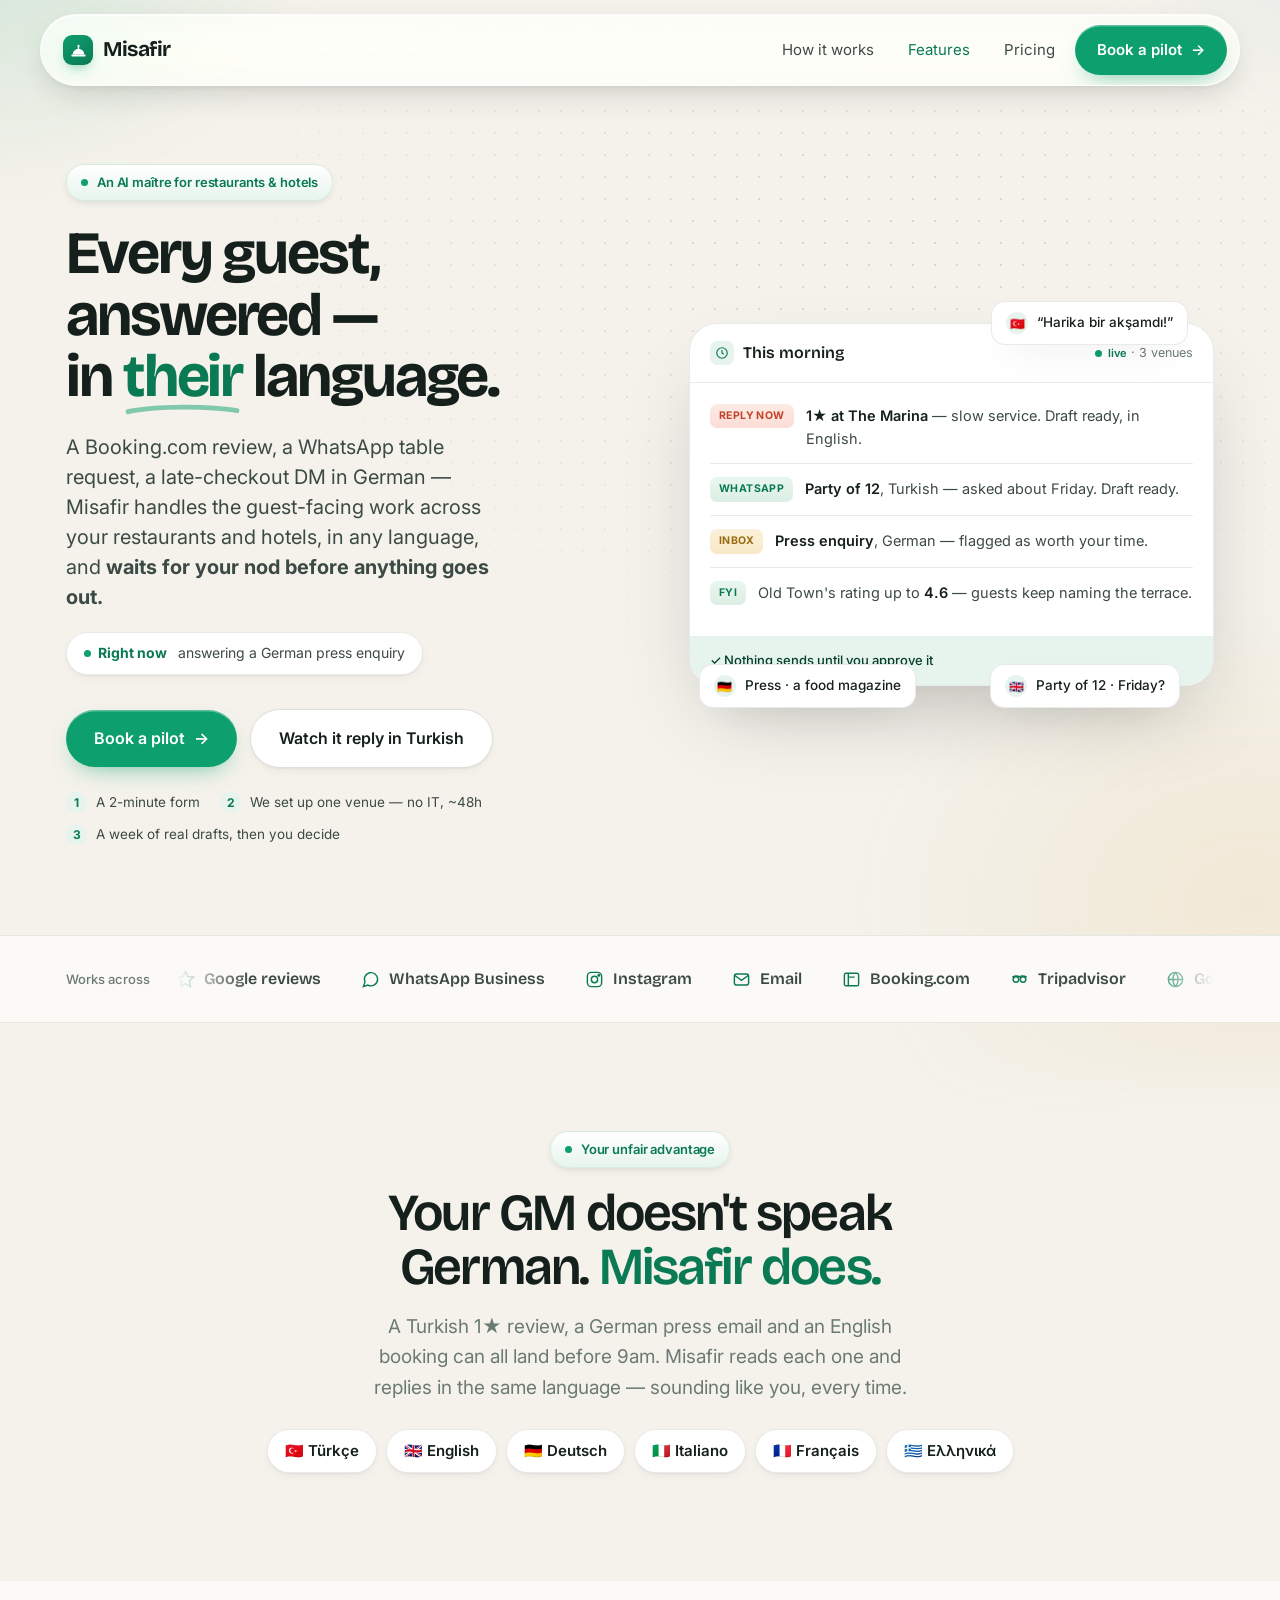
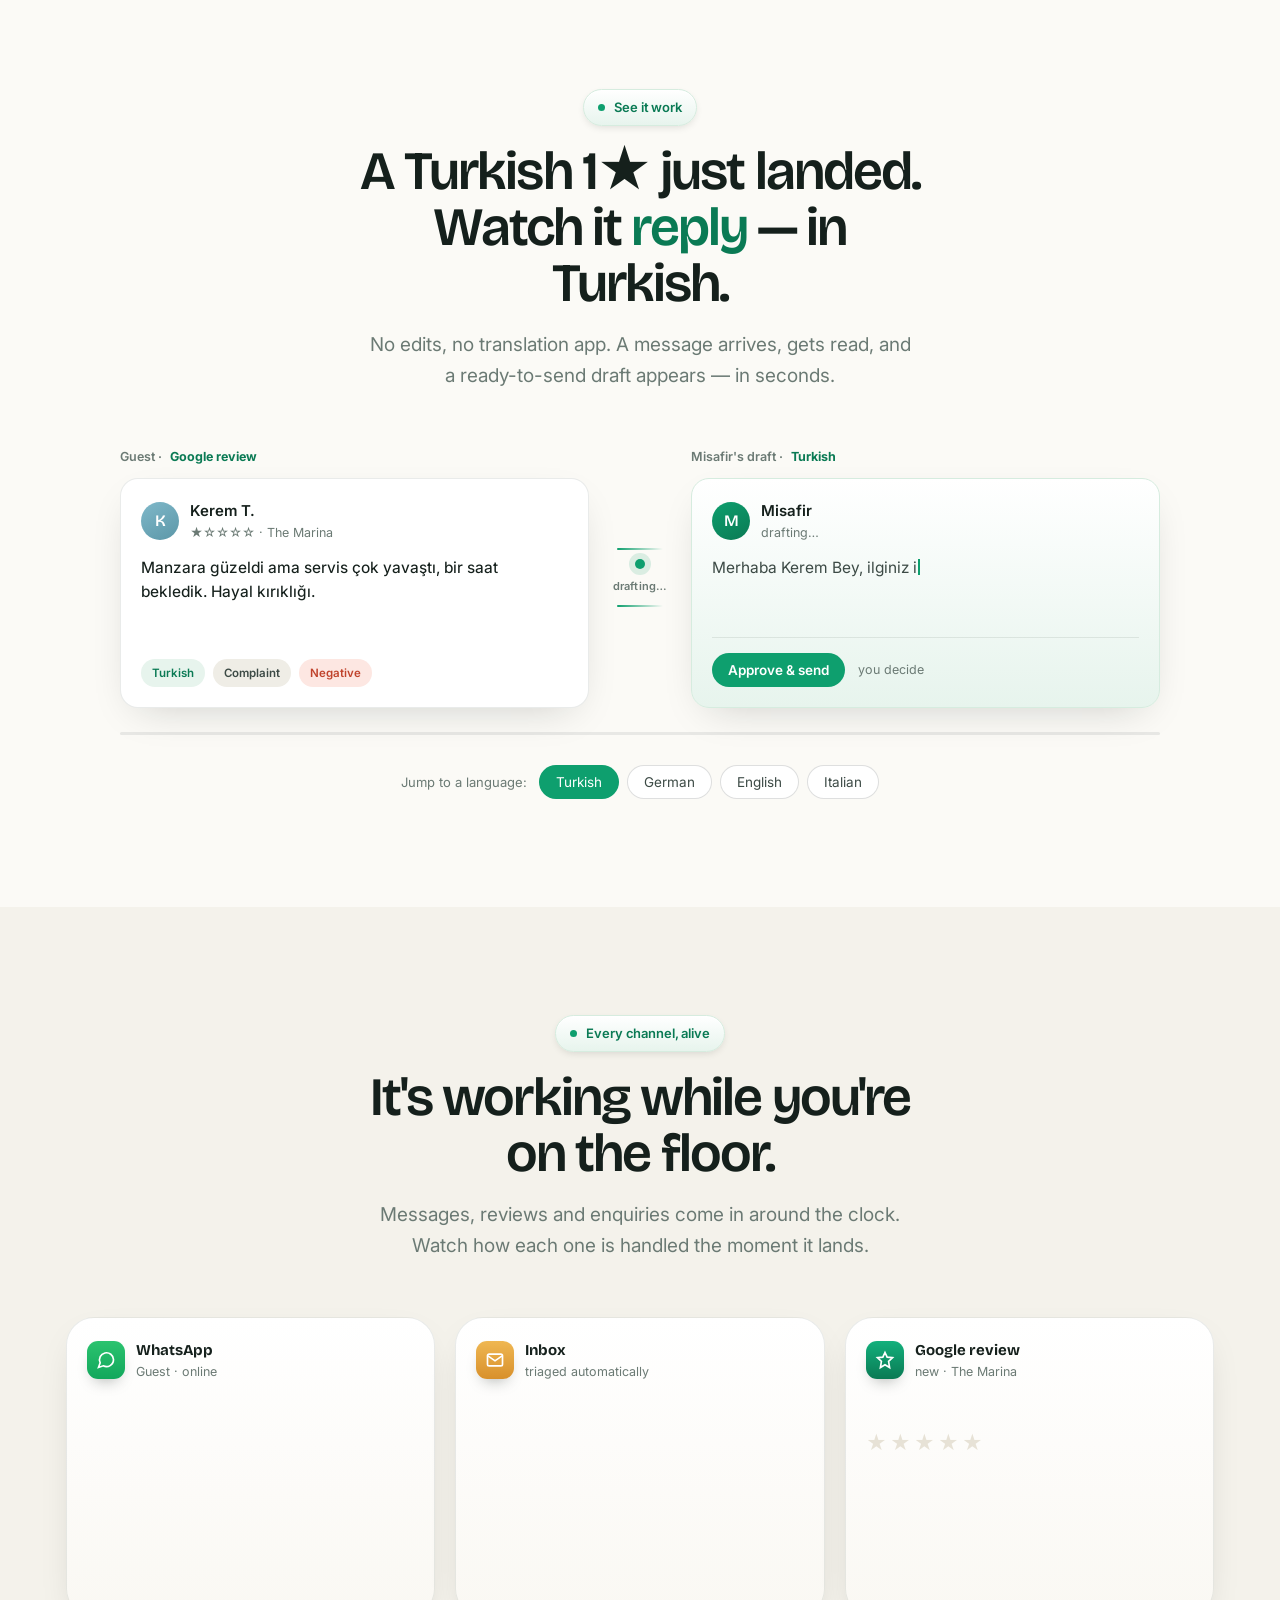
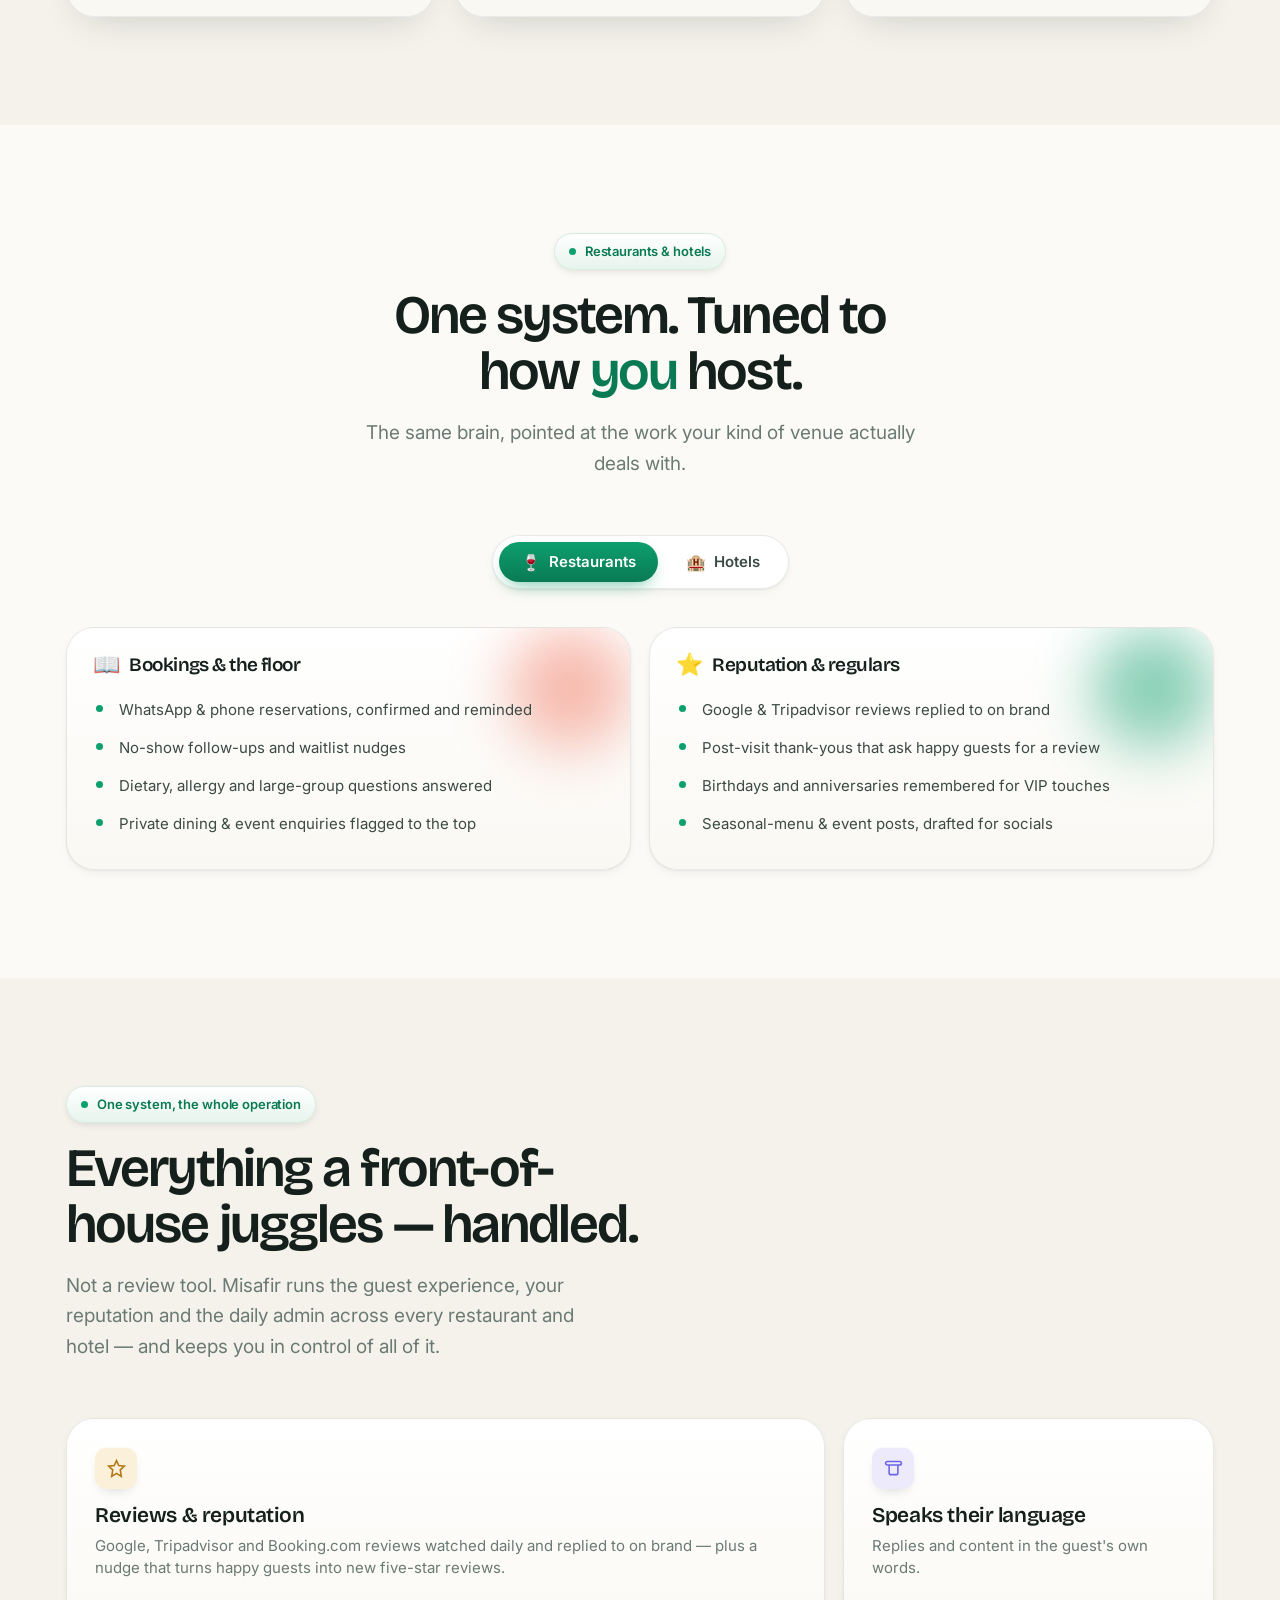
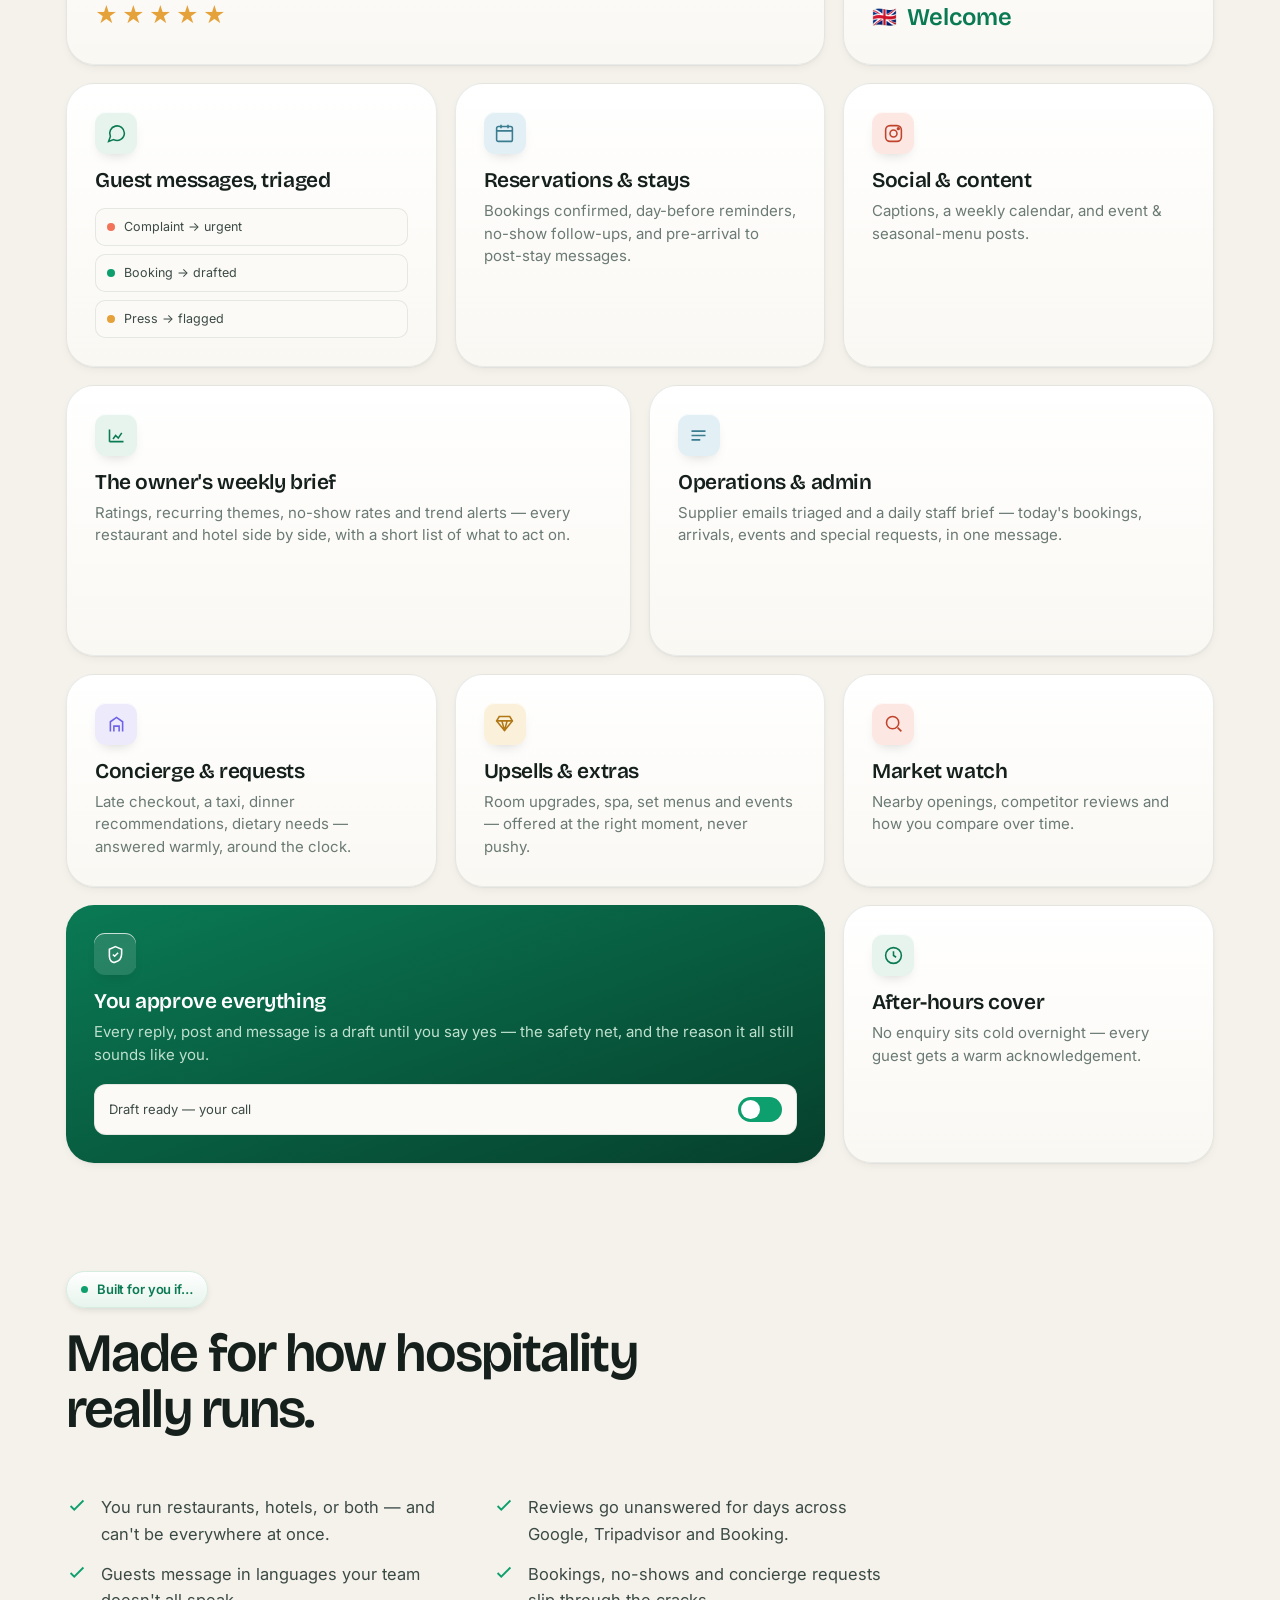
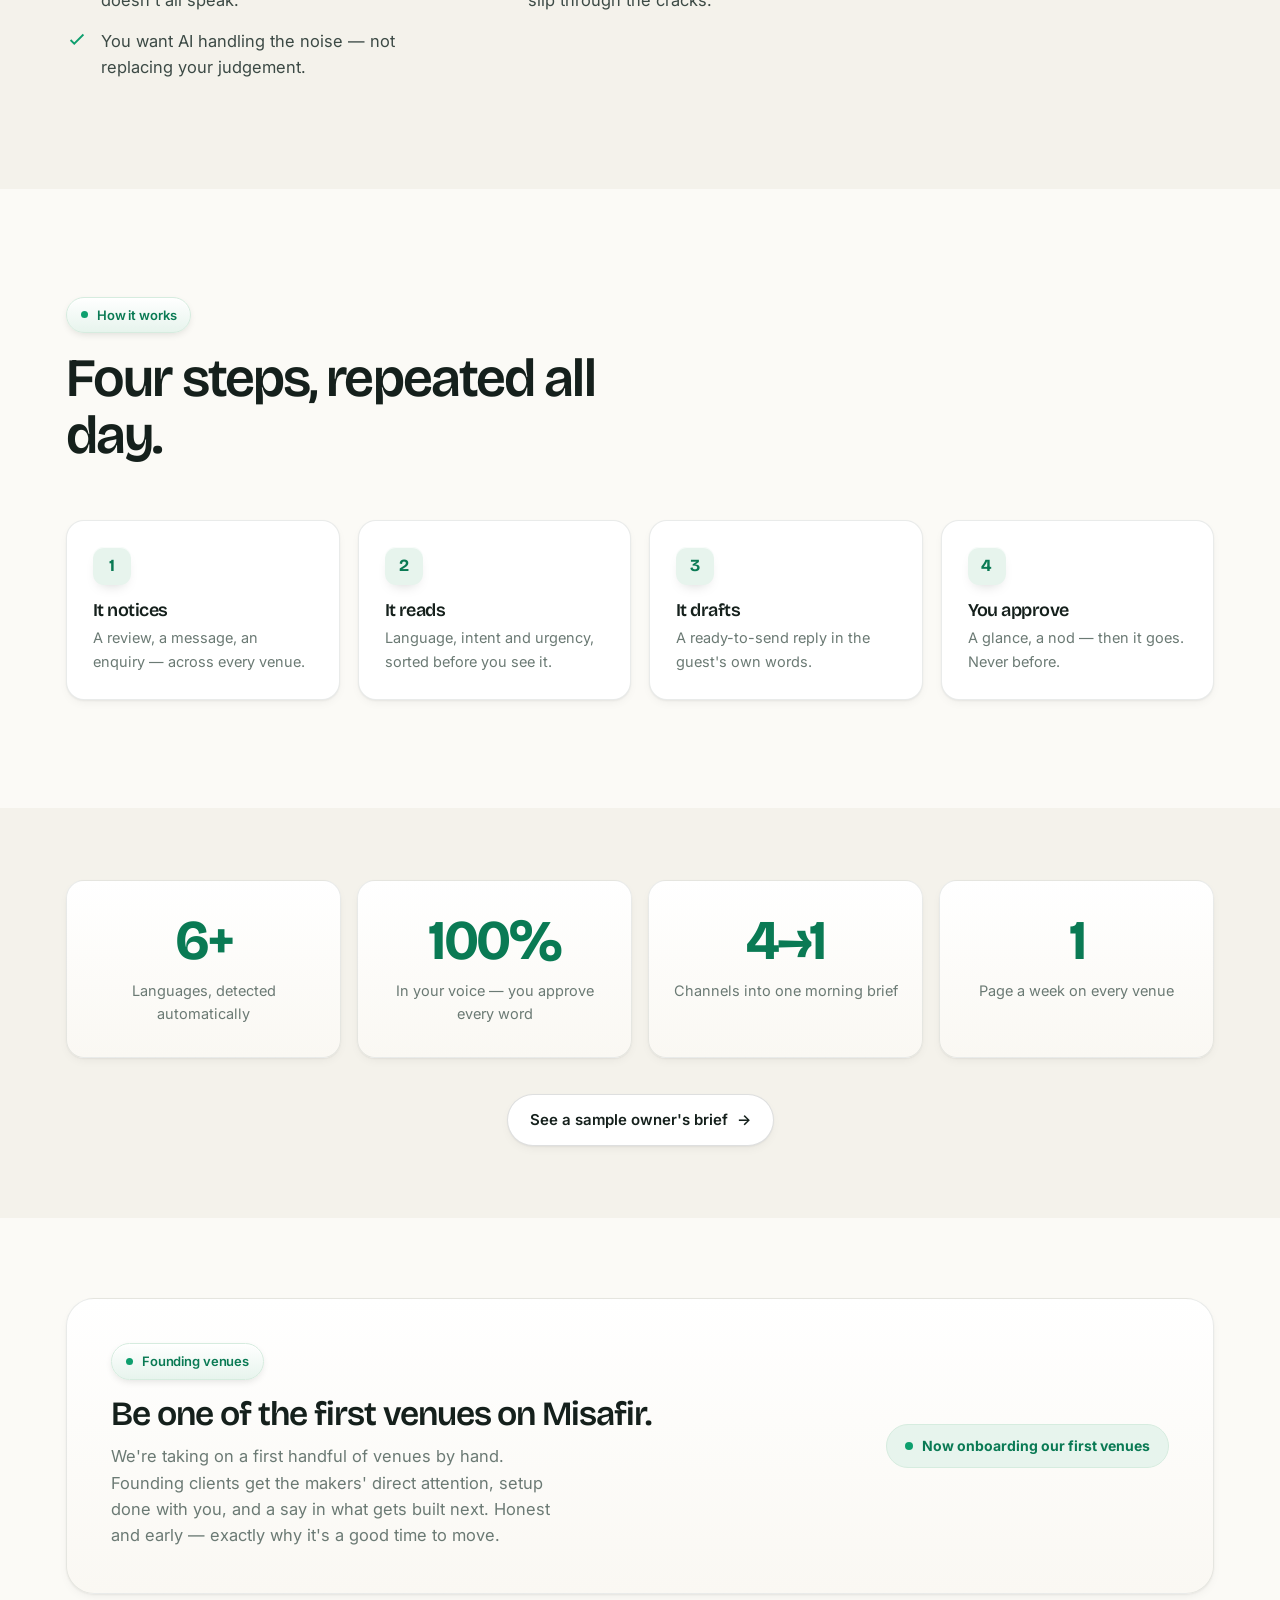
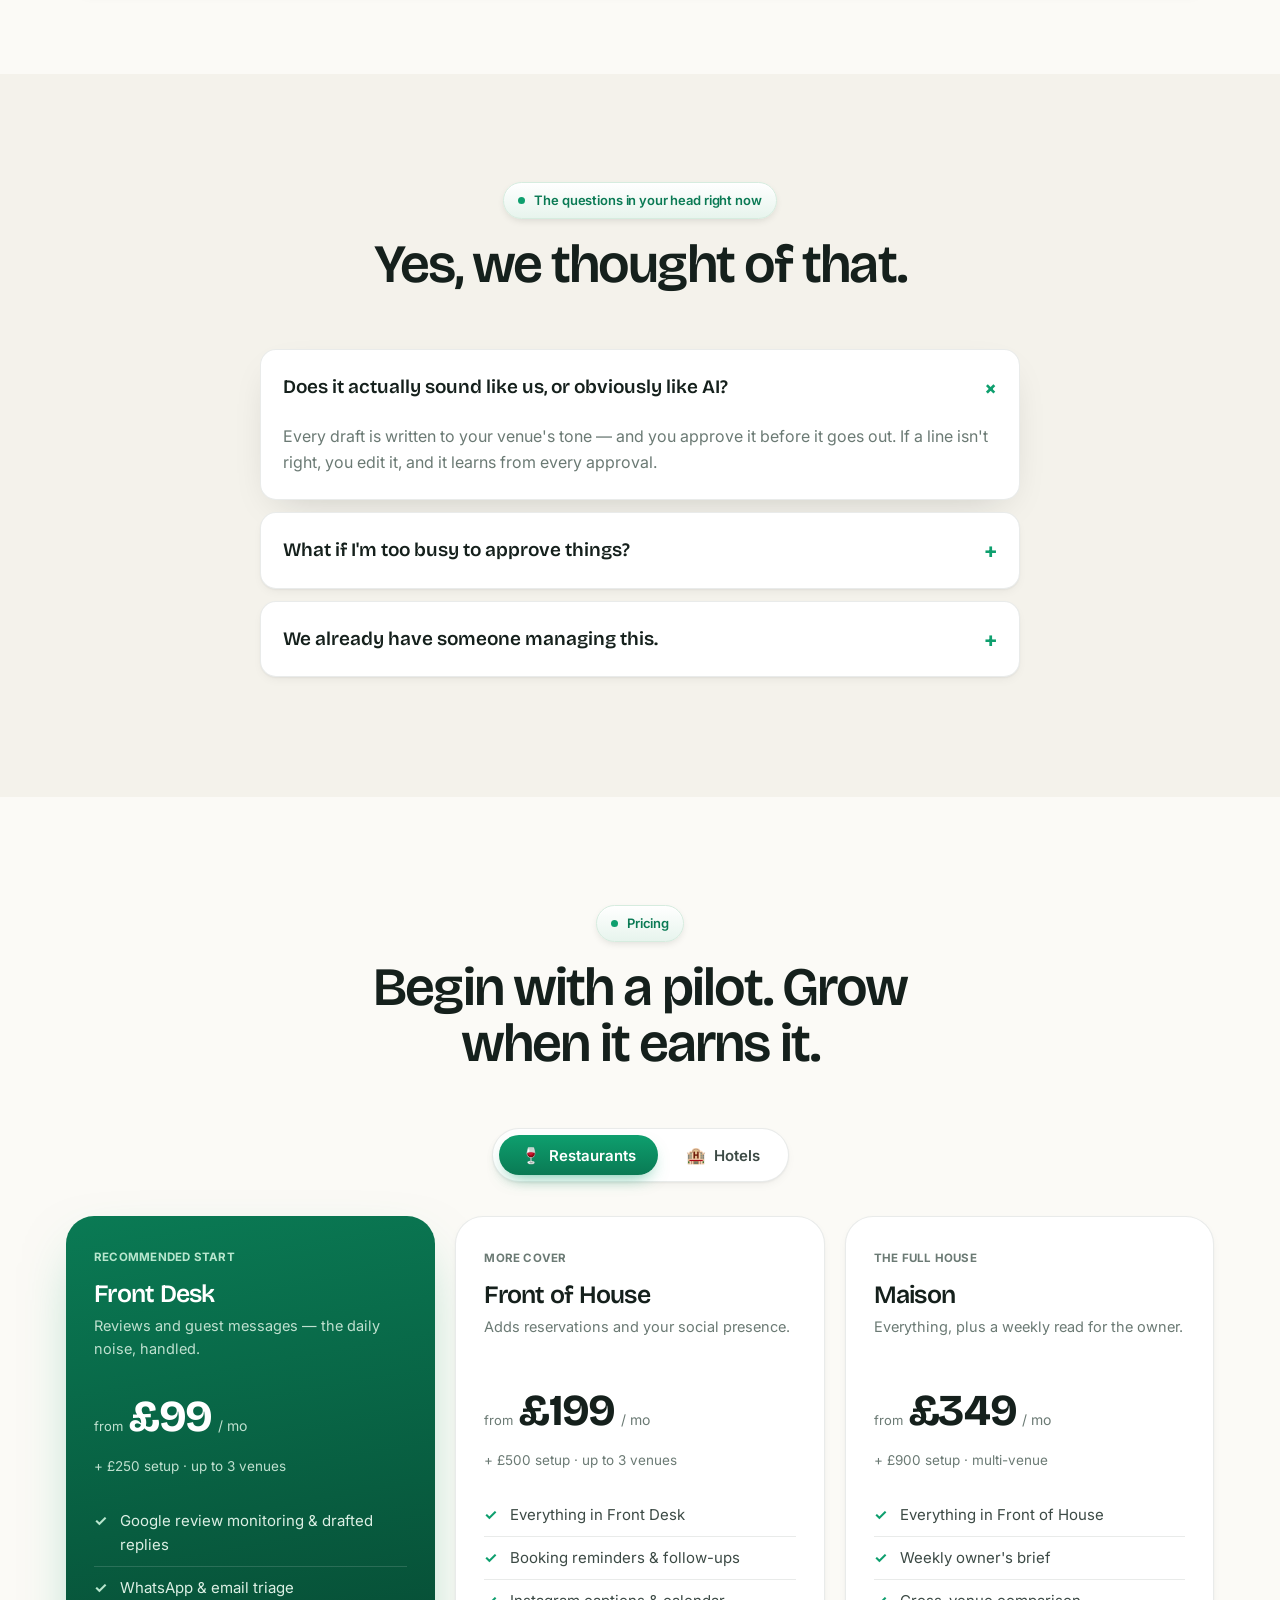
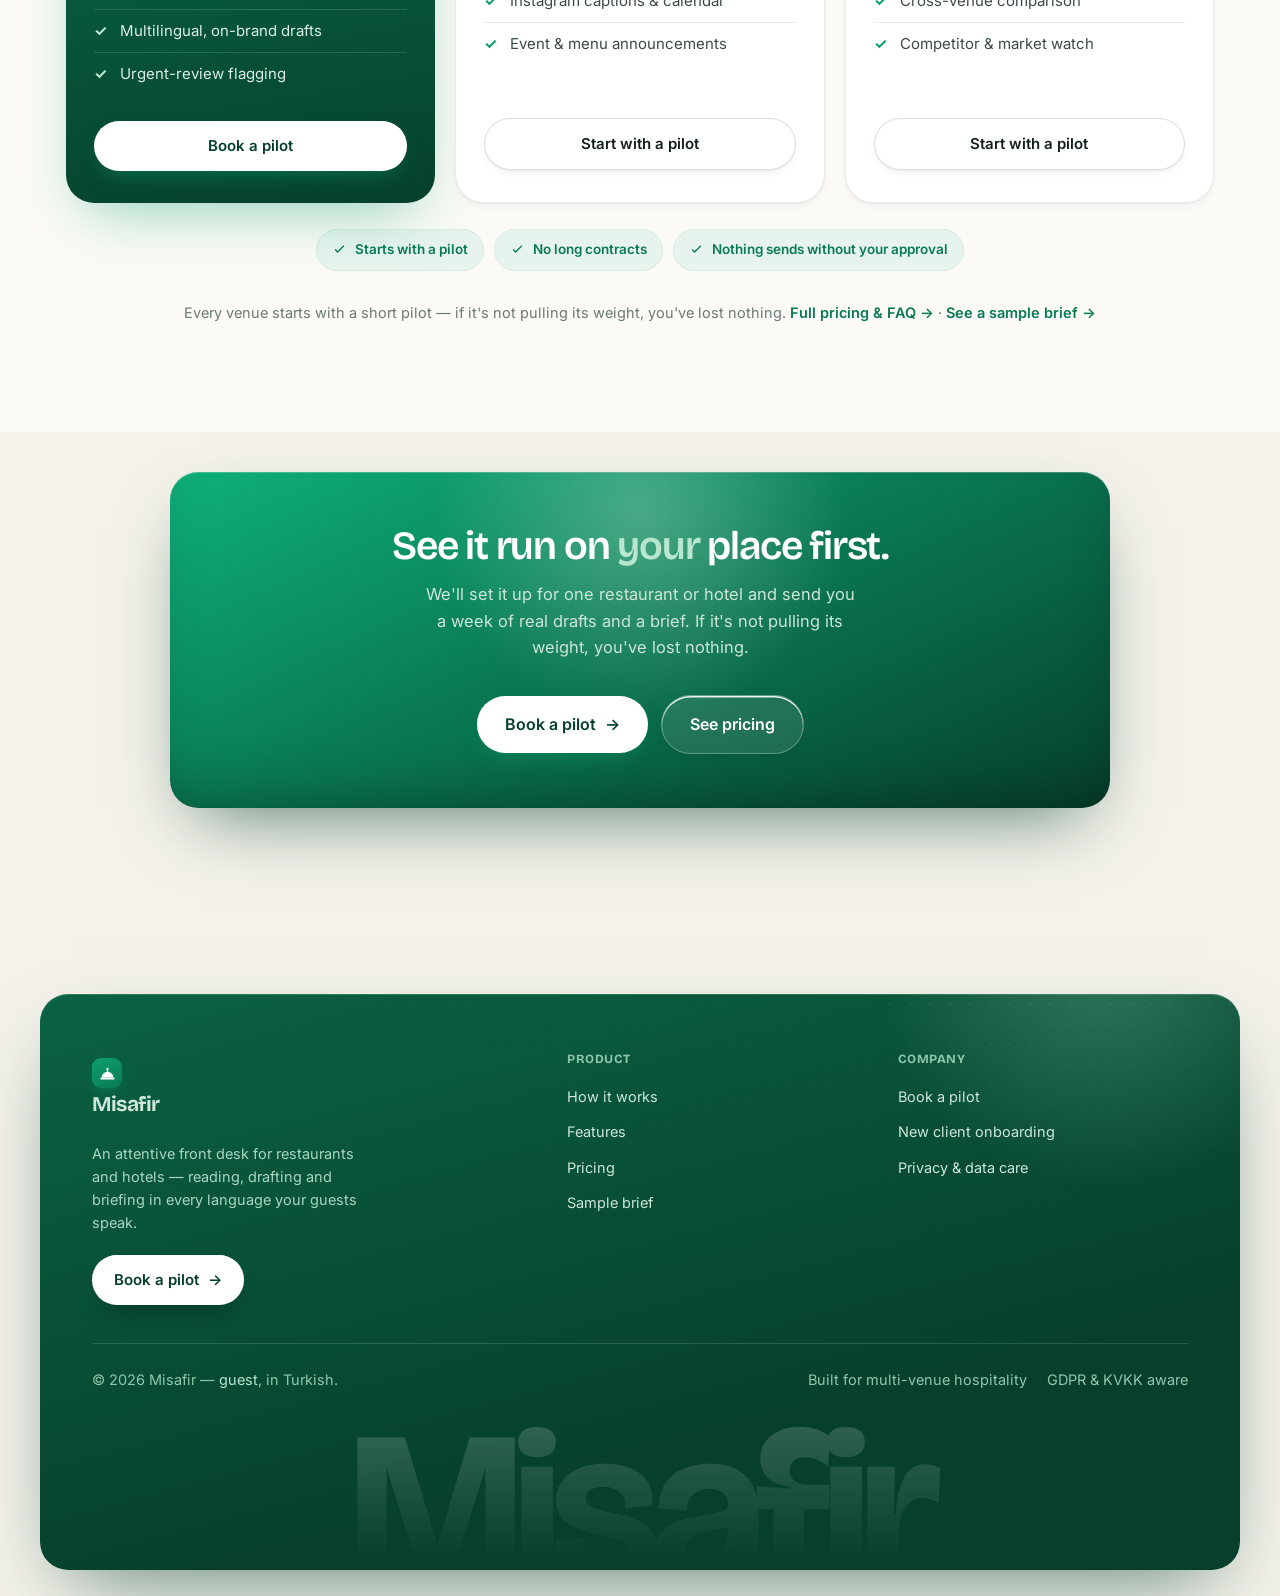
==== index.html @ daf56aac "Remove personal names from the Misafir site - Contact & onboarding form name placeholders: "Alp Şişm" ====
<!DOCTYPE html>
<html lang="en">
<head>
<meta charset="UTF-8" />
<meta name="viewport" content="width=device-width, initial-scale=1.0" />
<title>Misafir — An AI maître for your venues</title>
<meta name="description" content="Misafir is the AI front-of-house for restaurants and hotels: reviews, guest messages, reservations and stays, concierge requests, social, upsells, supplier admin and a weekly owner's brief — drafted in your guests' own language, with you approving before anything goes out." />
<meta property="og:title" content="Misafir — An AI maître for restaurants & hotels" />
<meta property="og:description" content="Reviews, messages, bookings, concierge, social and a weekly owner's brief — the whole guest-facing operation across your restaurants and hotels, in every language. You approve before anything goes live." />
<meta property="og:type" content="website" />
<link rel="icon" href="favicon.svg" type="image/svg+xml" />
<script>document.documentElement.className+=' js';</script>
<link rel="preconnect" href="https://fonts.googleapis.com">
<link rel="preconnect" href="https://fonts.gstatic.com" crossorigin>
<link href="https://fonts.googleapis.com/css2?family=Bricolage+Grotesque:opsz,wght@12..96,400;12..96,500;12..96,600;12..96,700&family=Inter:wght@400;500;600;700&display=swap" rel="stylesheet">
<link rel="stylesheet" href="assets/style.css" />
</head>
<body>

<nav>
  <div class="wrap nav-inner">
    <a href="index.html" class="brand"><span class="mark"><svg viewBox="0 0 28 28" fill="currentColor" aria-hidden="true"><circle cx="14" cy="7.4" r="1.7"/><rect x="13.1" y="8.4" width="1.8" height="4" rx="0.9"/><path d="M5.5 20a8.5 8.5 0 0 1 17 0Z"/><rect x="3.4" y="19.9" width="21.2" height="2.9" rx="1.45"/></svg></span>Misafir</a>
    <button class="nav-toggle" aria-label="Menu" aria-expanded="false"><span></span><span></span><span></span></button>
    <div class="nav-links">
      <a href="how-it-works.html" data-page="how-it-works.html">How it works</a>
      <a href="index.html#features" data-page="index.html">Features</a>
      <a href="pricing.html" data-page="pricing.html">Pricing</a>
      <a href="contact.html" class="btn">Book a pilot <span class="arr">→</span></a>
    </div>
  </div>
</nav>

<main>
<header class="hero">
  <div class="wrap hero-grid">
    <div class="hero-copy">
      <div class="welcome-line">
        <span class="eyebrow"><span class="dot"></span>An AI maître for restaurants &amp; hotels</span>
      </div>
      <h1 class="title">Every guest, answered —<br>in <em>their</em> language.</h1>
      <p class="lede">A Booking.com review, a WhatsApp table request, a late-checkout DM in German — Misafir handles the guest-facing work across your restaurants and hotels, in any language, and <strong>waits for your nod before anything goes out.</strong></p>
      <div class="ticker">
        <span class="label"><i></i> Right now</span>
        <span data-ticker>drafting a reply to a Turkish review</span>
      </div>
      <div class="hero-cta">
        <a href="contact.html" class="btn btn-lg">Book a pilot <span class="arr">→</span></a>
        <a href="#see-it-work" class="btn btn-ghost btn-lg">Watch it reply in Turkish</a>
      </div>
      <div class="next-flow">
        <span class="nx"><b>1</b><span>A 2-minute form</span></span>
        <span class="nx"><b>2</b><span>We set up one venue — no IT, ~48h</span></span>
        <span class="nx"><b>3</b><span>A week of real drafts, then you decide</span></span>
      </div>
    </div>

    <div class="hero-visual">
      <div class="float-chip one"><span class="flag">🇹🇷</span> “Harika bir akşamdı!”</div>
      <div class="float-chip two"><span class="flag">🇩🇪</span> Press · a food magazine</div>
      <div class="float-chip three"><span class="flag">🇬🇧</span> Party of 12 · Friday?</div>
      <div class="panel">
        <div class="panel-top">
          <span class="t"><span class="ic"><svg viewBox="0 0 24 24" width="14" height="14" fill="none" stroke="currentColor" stroke-width="2"><path d="M12 7v5l3 2"/><circle cx="12" cy="12" r="9"/></svg></span> This morning</span>
          <span class="d"><span class="live-dot"><i></i> live</span> · 3 venues</span>
        </div>
        <div class="panel-body">
          <div class="brief-row"><span class="chip red">Reply now</span><span class="body"><b>1★ at The Marina</b> — slow service. Draft ready, in English.</span></div>
          <div class="brief-row"><span class="chip green">WhatsApp</span><span class="body"><b>Party of 12</b>, Turkish — asked about Friday. Draft ready.</span></div>
          <div class="brief-row"><span class="chip amber">Inbox</span><span class="body"><b>Press enquiry</b>, German — flagged as worth your time.</span></div>
          <div class="brief-row"><span class="chip green">FYI</span><span class="body">Old Town's rating up to <b>4.6</b> — guests keep naming the terrace.</span></div>
        </div>
        <div class="panel-foot">✓ Nothing sends until you approve it</div>
      </div>
    </div>
  </div>
</header>

<div class="channels">
  <div class="wrap">
    <span class="lbl">Works across</span>
    <div class="marquee">
      <div class="marquee-track">
        <span class="ch"><svg viewBox="0 0 24 24" fill="none" stroke="currentColor" stroke-width="1.8"><path d="M12 2l2.9 6.3L22 9l-5 4.6L18.2 21 12 17.3 5.8 21 7 13.6 2 9l7.1-.7z"/></svg>Google reviews</span>
        <span class="ch"><svg viewBox="0 0 24 24" fill="none" stroke="currentColor" stroke-width="1.8"><path d="M21 11.5a8.4 8.4 0 0 1-12.3 7.5L3 21l2-5.7A8.4 8.4 0 1 1 21 11.5z"/></svg>WhatsApp Business</span>
        <span class="ch"><svg viewBox="0 0 24 24" fill="none" stroke="currentColor" stroke-width="1.8"><rect x="3" y="3" width="18" height="18" rx="5"/><circle cx="12" cy="12" r="4"/><circle cx="17.5" cy="6.5" r="1" fill="currentColor"/></svg>Instagram</span>
        <span class="ch"><svg viewBox="0 0 24 24" fill="none" stroke="currentColor" stroke-width="1.8"><rect x="3" y="5" width="18" height="14" rx="3"/><path d="M3.5 7l8.5 6 8.5-6"/></svg>Email</span>
        <span class="ch"><svg viewBox="0 0 24 24" fill="none" stroke="currentColor" stroke-width="1.8"><rect x="3" y="4" width="18" height="16" rx="2"/><path d="M8 4v16M8 9h8"/></svg>Booking.com</span>
        <span class="ch"><svg viewBox="0 0 24 24" fill="none" stroke="currentColor" stroke-width="1.8"><circle cx="7.5" cy="12" r="3.5"/><circle cx="16.5" cy="12" r="3.5"/><path d="M12 9c1.5-2 6-2 9 0M12 9C10.5 7 6 7 3 9"/></svg>Tripadvisor</span>
        <span class="ch"><svg viewBox="0 0 24 24" fill="none" stroke="currentColor" stroke-width="1.8"><circle cx="12" cy="12" r="9"/><path d="M3 12h18M12 3a14 14 0 0 1 0 18M12 3a14 14 0 0 0 0 18"/></svg>Google Business</span>
      </div>
    </div>
  </div>
</div>

<!-- multilingual moat: the differentiator, made central -->
<section class="callout">
  <div class="wrap reveal">
    <span class="eyebrow"><span class="dot"></span>Your unfair advantage</span>
    <h2 style="margin-top:18px">Your GM doesn't speak German. <em>Misafir does.</em></h2>
    <p>A Turkish 1★ review, a German press email and an English booking can all land before 9am. Misafir reads each one and replies in the same language — sounding like you, every time.</p>
    <div class="langs">
      <span>🇹🇷 Türkçe</span><span>🇬🇧 English</span><span>🇩🇪 Deutsch</span><span>🇮🇹 Italiano</span><span>🇫🇷 Français</span><span>🇬🇷 Ελληνικά</span>
    </div>
  </div>
</section>

<!-- the live demo: show, don't tell -->
<section id="see-it-work" class="tint">
  <div class="wrap">
    <div class="sec-head center reveal">
      <span class="eyebrow"><span class="dot"></span>See it work</span>
      <h2>A Turkish 1★ just landed. Watch it <em>reply</em> — in Turkish.</h2>
      <p>No edits, no translation app. A message arrives, gets read, and a ready-to-send draft appears — in seconds.</p>
    </div>

    <div class="demo-stage reveal" data-demo>
      <div class="stage-col">
        <div class="stage-label">Guest · <b data-d="channel">Google review</b></div>
        <div class="msg-card">
          <div class="msg-head">
            <span class="avatar" data-d="initial">K</span>
            <div><div class="msg-name" data-d="name">Kerem T.</div><div class="msg-meta" data-d="meta">★☆☆☆☆ · The Marina</div></div>
          </div>
          <p class="msg-body quote" data-d="incoming"></p>
          <div class="msg-tags">
            <span class="tag-pill lang" data-d="lang">Turkish</span>
            <span class="tag-pill" data-d="intent">Complaint</span>
            <span class="tag-pill" data-d="sentiment">Negative</span>
          </div>
        </div>
      </div>
      <div class="stage-flow"><span class="arrowline"></span><span class="pip"></span><span class="lbl" data-d="flow">reads it</span><span class="arrowline"></span></div>
      <div class="stage-col">
        <div class="stage-label">Misafir's draft · <b data-d="replylang">Turkish</b></div>
        <div class="msg-card draft">
          <div class="msg-head">
            <span class="avatar bot">M</span>
            <div><div class="msg-name">Misafir</div><div class="msg-meta" data-d="draftstate">drafting…</div></div>
          </div>
          <p class="msg-body" data-d="reply"></p>
          <div class="draft-actions">
            <button class="mini-approve" type="button" data-d="approve">Approve &amp; send</button>
            <span class="mini-note">you decide</span>
          </div>
        </div>
      </div>
    </div>
    <div class="demo-progress"><i data-d="bar"></i></div>
    <div class="demo-langs reveal">
      <span>Jump to a language:</span>
      <button type="button" data-pick="0" class="active">Turkish</button>
      <button type="button" data-pick="1">German</button>
      <button type="button" data-pick="2">English</button>
      <button type="button" data-pick="3">Italian</button>
    </div>
  </div>
</section>

<!-- channels in motion: live animations -->
<section>
  <div class="wrap">
    <div class="sec-head center reveal">
      <span class="eyebrow"><span class="dot"></span>Every channel, alive</span>
      <h2>It's working while you're on the floor.</h2>
      <p>Messages, reviews and enquiries come in around the clock. Watch how each one is handled the moment it lands.</p>
    </div>
    <div class="motion-grid">
      <div class="mcard reveal">
        <div class="mc-head"><span class="mc-ic" style="background:linear-gradient(180deg,#2BC36F,#12A75C)"><svg viewBox="0 0 24 24" fill="none" stroke="currentColor" stroke-width="2"><path d="M21 11.5a8.4 8.4 0 0 1-12.3 7.5L3 21l2-5.7A8.4 8.4 0 1 1 21 11.5z"/></svg></span><div><div class="mc-t">WhatsApp</div><div class="mc-s">Guest · online</div></div></div>
        <div class="wa-body">
          <div class="bub in b1">Bu cuma 12 kişi için yer var mı? 🎉</div>
          <div class="typing t1"><span></span><span></span><span></span></div>
          <div class="bub out b2">Tabii ki! Cuma 20:00 sizi bekliyoruz 🌅</div>
          <div class="bub in b3">Harika, çok teşekkürler!</div>
        </div>
      </div>
      <div class="mcard reveal d1">
        <div class="mc-head"><span class="mc-ic" style="background:linear-gradient(180deg,#EFB752,#D8902B)"><svg viewBox="0 0 24 24" fill="none" stroke="currentColor" stroke-width="2"><rect x="3" y="5" width="18" height="14" rx="2"/><path d="M3.5 7l8.5 6 8.5-6"/></svg></span><div><div class="mc-t">Inbox</div><div class="mc-s">triaged automatically</div></div></div>
        <div class="mail-body">
          <div class="mrow m1"><span class="mtag green">Booking</span> Suite, 3 nights — Italian</div>
          <div class="mrow m2"><span class="mtag amber">Press</span> Feature request — German</div>
          <div class="mrow m3"><span class="mtag sky">Supplier</span> Invoice attached</div>
        </div>
      </div>
      <div class="mcard reveal d2">
        <div class="mc-head"><span class="mc-ic" style="background:linear-gradient(180deg,#13B07C,#0A7A54)"><svg viewBox="0 0 24 24" fill="none" stroke="currentColor" stroke-width="2"><path d="M12 3l2.6 5.6L21 9.3l-4.7 4.3L17.5 21 12 17.6 6.5 21l1.2-7.4L3 9.3l6.4-.7z"/></svg></span><div><div class="mc-t">Google review</div><div class="mc-s">new · The Marina</div></div></div>
        <div class="rev-body">
          <div class="rev-stars">★★★★★</div>
          <div class="rev-text">“Beautiful sunset, lovely staff.”</div>
          <div class="rev-reply"><b>Misafir →</b> “Thank you! We'd love to host you by the water again soon 🌊”</div>
        </div>
      </div>
    </div>
  </div>
</section>

<!-- restaurants or hotels -->
<section class="tint">
  <div class="wrap">
    <div class="sec-head center reveal">
      <span class="eyebrow"><span class="dot"></span>Restaurants &amp; hotels</span>
      <h2>One system. Tuned to how <em>you</em> host.</h2>
      <p>The same brain, pointed at the work your kind of venue actually deals with.</p>
    </div>
    <div class="aud reveal" role="tablist">
      <button class="on" data-aud="rest"><span class="e">🍷</span> Restaurants</button>
      <button data-aud="hotel"><span class="e">🏨</span> Hotels</button>
    </div>
    <div class="aud-panel show" data-panel="rest">
      <div class="aud-cols">
        <div class="aud-card reveal"><span class="rib" style="background:var(--coral)"></span>
          <h4><span class="e">📖</span> Bookings &amp; the floor</h4>
          <ul>
            <li>WhatsApp &amp; phone reservations, confirmed and reminded</li>
            <li>No-show follow-ups and waitlist nudges</li>
            <li>Dietary, allergy and large-group questions answered</li>
            <li>Private dining &amp; event enquiries flagged to the top</li>
          </ul>
        </div>
        <div class="aud-card reveal d1"><span class="rib" style="background:var(--brand)"></span>
          <h4><span class="e">⭐</span> Reputation &amp; regulars</h4>
          <ul>
            <li>Google &amp; Tripadvisor reviews replied to on brand</li>
            <li>Post-visit thank-yous that ask happy guests for a review</li>
            <li>Birthdays and anniversaries remembered for VIP touches</li>
            <li>Seasonal-menu &amp; event posts, drafted for socials</li>
          </ul>
        </div>
      </div>
    </div>
    <div class="aud-panel" data-panel="hotel">
      <div class="aud-cols">
        <div class="aud-card reveal"><span class="rib" style="background:var(--sky)"></span>
          <h4><span class="e">🛎️</span> Stay &amp; concierge</h4>
          <ul>
            <li>Pre-arrival, in-stay and post-stay messages, in their language</li>
            <li>Concierge requests — late checkout, taxis, recommendations</li>
            <li>Repeat-question answers — check-in, parking, breakfast, wifi</li>
            <li>Upsells offered with care — upgrades, spa, dining</li>
          </ul>
        </div>
        <div class="aud-card reveal d1"><span class="rib" style="background:var(--brand)"></span>
          <h4><span class="e">🌐</span> Reviews across every OTA</h4>
          <ul>
            <li>Booking.com, Tripadvisor, Expedia &amp; Google, all watched</li>
            <li>On-brand replies in the guest's own language</li>
            <li>Recurring themes surfaced — what to fix, what to keep</li>
            <li>A weekly read on every property, side by side</li>
          </ul>
        </div>
      </div>
    </div>
  </div>
</section>

<!-- bento: everything it handles -->
<section id="features">
  <div class="wrap">
    <div class="sec-head reveal">
      <span class="eyebrow"><span class="dot"></span>One system, the whole operation</span>
      <h2>Everything a front-of-house juggles — handled.</h2>
      <p>Not a review tool. Misafir runs the guest experience, your reputation and the daily admin across every restaurant and hotel — and keeps you in control of all of it.</p>
    </div>
    <div class="bento">

      <div class="tile wide reveal">
        <div class="ic c-amber"><svg viewBox="0 0 24 24" fill="none" stroke="currentColor" stroke-width="1.8"><path d="M12 3l2.6 5.6L21 9.3l-4.7 4.3L17.5 21 12 17.6 6.5 21l1.2-7.4L3 9.3l6.4-.7z"/></svg></div>
        <h3>Reviews &amp; reputation</h3>
        <p>Google, Tripadvisor and Booking.com reviews watched daily and replied to on brand — plus a nudge that turns happy guests into new five-star reviews.</p>
        <div class="mini-viz"><div class="stars"><span>★</span><span>★</span><span>★</span><span>★</span><span>★</span></div></div>
      </div>

      <div class="tile third reveal d1">
        <div class="ic c-violet"><svg viewBox="0 0 24 24" fill="none" stroke="currentColor" stroke-width="1.8"><path d="M5 8h14M7 8v9a2 2 0 0 0 2 2h6a2 2 0 0 0 2-2V8M3 6a2 2 0 0 1 2-2h14a2 2 0 0 1 2 2a2 2 0 0 1-2 2H5a2 2 0 0 1-2-2z"/></svg></div>
        <h3>Speaks their language</h3>
        <p>Replies and content in the guest's own words.</p>
        <div class="cycle"><span class="flag" data-cycle-flag>🇹🇷</span><span class="w" data-cycle>Hoş geldiniz</span></div>
      </div>

      <div class="tile third reveal">
        <div class="ic c-green"><svg viewBox="0 0 24 24" fill="none" stroke="currentColor" stroke-width="1.8"><path d="M21 11.5a8.4 8.4 0 0 1-12.3 7.5L3 21l2-5.7A8.4 8.4 0 1 1 21 11.5z"/></svg></div>
        <h3>Guest messages, triaged</h3>
        <div class="lanes">
          <div class="lane"><span class="d" style="background:var(--coral)"></span> Complaint → urgent</div>
          <div class="lane"><span class="d" style="background:var(--brand)"></span> Booking → drafted</div>
          <div class="lane"><span class="d" style="background:var(--amber)"></span> Press → flagged</div>
        </div>
      </div>
      <div class="tile third reveal d1">
        <div class="ic c-sky"><svg viewBox="0 0 24 24" fill="none" stroke="currentColor" stroke-width="1.8"><rect x="3" y="4" width="18" height="17" rx="2"/><path d="M3 9h18M8 2v4M16 2v4"/></svg></div>
        <h3>Reservations &amp; stays</h3>
        <p>Bookings confirmed, day-before reminders, no-show follow-ups, and pre-arrival to post-stay messages.</p>
      </div>
      <div class="tile third reveal d2">
        <div class="ic c-coral"><svg viewBox="0 0 24 24" fill="none" stroke="currentColor" stroke-width="1.8"><rect x="3" y="3" width="18" height="18" rx="5"/><circle cx="12" cy="12" r="4"/><circle cx="17.5" cy="6.5" r="1" fill="currentColor"/></svg></div>
        <h3>Social &amp; content</h3>
        <p>Captions, a weekly calendar, and event &amp; seasonal-menu posts.</p>
      </div>

      <div class="tile half reveal">
        <div class="ic c-green"><svg viewBox="0 0 24 24" fill="none" stroke="currentColor" stroke-width="1.8"><path d="M4 19V5M4 19h16M8 16l3-4 3 3 4-6"/></svg></div>
        <h3>The owner's weekly brief</h3>
        <p>Ratings, recurring themes, no-show rates and trend alerts — every restaurant and hotel side by side, with a short list of what to act on.</p>
        <div class="mini-viz"><div class="bars"><i></i><i></i><i></i><i></i><i></i><i></i></div></div>
      </div>
      <div class="tile half reveal d1">
        <div class="ic c-sky"><svg viewBox="0 0 24 24" fill="none" stroke="currentColor" stroke-width="1.8"><path d="M4 7h16M4 12h16M4 17h10"/></svg></div>
        <h3>Operations &amp; admin</h3>
        <p>Supplier emails triaged and a daily staff brief — today's bookings, arrivals, events and special requests, in one message.</p>
      </div>

      <div class="tile third reveal">
        <div class="ic c-violet"><svg viewBox="0 0 24 24" fill="none" stroke="currentColor" stroke-width="1.8"><path d="M5 21V10l7-5 7 5v11M9 21v-6h6v6"/></svg></div>
        <h3>Concierge &amp; requests</h3>
        <p>Late checkout, a taxi, dinner recommendations, dietary needs — answered warmly, around the clock.</p>
      </div>
      <div class="tile third reveal d1">
        <div class="ic c-amber"><svg viewBox="0 0 24 24" fill="none" stroke="currentColor" stroke-width="1.8"><path d="M3 9l3-5h12l3 5-9 11z"/><path d="M3 9h18M9 9l3 11M15 9l-3 11"/></svg></div>
        <h3>Upsells &amp; extras</h3>
        <p>Room upgrades, spa, set menus and events — offered at the right moment, never pushy.</p>
      </div>
      <div class="tile third reveal d2">
        <div class="ic c-coral"><svg viewBox="0 0 24 24" fill="none" stroke="currentColor" stroke-width="1.8"><circle cx="11" cy="11" r="7"/><path d="M21 21l-4.3-4.3"/></svg></div>
        <h3>Market watch</h3>
        <p>Nearby openings, competitor reviews and how you compare over time.</p>
      </div>

      <div class="tile dark wide reveal">
        <div class="ic"><svg viewBox="0 0 24 24" fill="none" stroke="currentColor" stroke-width="1.8"><path d="M12 3l7 3v5c0 4.5-3 8.3-7 9.5C8 22.3 5 18.5 5 14V6l7-3z"/><path d="M9 12l2 2 4-4"/></svg></div>
        <h3>You approve everything</h3>
        <p>Every reply, post and message is a draft until you say yes — the safety net, and the reason it all still sounds like you.</p>
        <div class="approve-viz"><span class="txt">Draft ready — your call</span><span class="sw"></span></div>
      </div>
      <div class="tile third reveal d1">
        <div class="ic c-green"><svg viewBox="0 0 24 24" fill="none" stroke="currentColor" stroke-width="1.8"><circle cx="12" cy="12" r="9"/><path d="M12 7v5l3 2"/></svg></div>
        <h3>After-hours cover</h3>
        <p>No enquiry sits cold overnight — every guest gets a warm acknowledgement.</p>
      </div>
    </div>
  </div>
</section>

<!-- built for you if -->
<section style="padding-top:0">
  <div class="wrap">
    <div class="sec-head reveal">
      <span class="eyebrow"><span class="dot"></span>Built for you if…</span>
      <h2>Made for how hospitality really runs.</h2>
    </div>
    <ul class="foryou reveal">
      <li><svg viewBox="0 0 24 24" fill="none" stroke="currentColor" stroke-width="2"><path d="M5 12l4 4L19 6"/></svg>You run restaurants, hotels, or both — and can't be everywhere at once.</li>
      <li><svg viewBox="0 0 24 24" fill="none" stroke="currentColor" stroke-width="2"><path d="M5 12l4 4L19 6"/></svg>Reviews go unanswered for days across Google, Tripadvisor and Booking.</li>
      <li><svg viewBox="0 0 24 24" fill="none" stroke="currentColor" stroke-width="2"><path d="M5 12l4 4L19 6"/></svg>Guests message in languages your team doesn't all speak.</li>
      <li><svg viewBox="0 0 24 24" fill="none" stroke="currentColor" stroke-width="2"><path d="M5 12l4 4L19 6"/></svg>Bookings, no-shows and concierge requests slip through the cracks.</li>
      <li><svg viewBox="0 0 24 24" fill="none" stroke="currentColor" stroke-width="2"><path d="M5 12l4 4L19 6"/></svg>You want AI handling the noise — not replacing your judgement.</li>
    </ul>
  </div>
</section>

<!-- how a day runs: compact stepper -->
<section class="tint">
  <div class="wrap">
    <div class="sec-head reveal">
      <span class="eyebrow"><span class="dot"></span>How it works</span>
      <h2>Four steps, repeated all day.</h2>
    </div>
    <div class="steps">
      <div class="step reveal"><div class="n"></div><h3>It notices</h3><p>A review, a message, an enquiry — across every venue.</p></div>
      <div class="step reveal d1"><div class="n"></div><h3>It reads</h3><p>Language, intent and urgency, sorted before you see it.</p></div>
      <div class="step reveal d2"><div class="n"></div><h3>It drafts</h3><p>A ready-to-send reply in the guest's own words.</p></div>
      <div class="step reveal d3"><div class="n"></div><h3>You approve</h3><p>A glance, a nod — then it goes. Never before.</p></div>
    </div>
  </div>
</section>

<!-- stats (outcome-worded) -->
<section style="padding:72px 0">
  <div class="wrap">
    <div class="stats reveal">
      <div class="stat"><div class="big"><span data-count="6">6</span>+</div><div class="lbl">Languages, detected automatically</div></div>
      <div class="stat"><div class="big"><span data-count="100" data-suffix="%">100%</span></div><div class="lbl">In your voice — you approve every word</div></div>
      <div class="stat"><div class="big"><span data-count="4">4</span>→1</div><div class="lbl">Channels into one morning brief</div></div>
      <div class="stat"><div class="big"><span data-count="1">1</span></div><div class="lbl">Page a week on every venue</div></div>
    </div>
    <div class="center reveal" style="margin-top:36px">
      <a href="sample-brief.html" class="btn btn-ghost">See a sample owner's brief <span class="arr">→</span></a>
    </div>
  </div>
</section>

<!-- founding venues (honest reframe of early-stage) -->
<section class="tint" style="padding:80px 0">
  <div class="wrap reveal">
    <div class="founding">
      <div>
        <span class="eyebrow"><span class="dot"></span>Founding venues</span>
        <h3 style="margin-top:16px">Be one of the first venues on Misafir.</h3>
        <p>We're taking on a first handful of venues by hand. Founding clients get the makers' direct attention, setup done with you, and a say in what gets built next. Honest and early — exactly why it's a good time to move.</p>
      </div>
      <div class="badge">
        <span class="pill"><i></i> Now onboarding our first venues</span>
      </div>
    </div>
  </div>
</section>

<!-- objection killers -->
<section>
  <div class="wrap">
    <div class="sec-head center reveal">
      <span class="eyebrow"><span class="dot"></span>The questions in your head right now</span>
      <h2>Yes, we thought of that.</h2>
    </div>
    <div class="faq reveal">
      <details open><summary>Does it actually sound like us, or obviously like AI?</summary><div class="ans">Every draft is written to your venue's tone — and you approve it before it goes out. If a line isn't right, you edit it, and it learns from every approval.</div></details>
      <details><summary>What if I'm too busy to approve things?</summary><div class="ans">Drafts queue up and wait. Nothing ages out, nothing sends without you. Clear them when you've got five minutes — it's built for operators, not desk workers.</div></details>
      <details><summary>We already have someone managing this.</summary><div class="ans">Then Misafir makes them faster, not redundant — it does the overnight shift and the first draft, so they spend their time on the calls that matter.</div></details>
    </div>
  </div>
</section>

<!-- pricing preview -->
<section id="pricing" class="tint">
  <div class="wrap">
    <div class="sec-head center reveal">
      <span class="eyebrow"><span class="dot"></span>Pricing</span>
      <h2>Begin with a pilot. Grow when it earns it.</h2>
    </div>
    <div class="aud pricing-toggle reveal" role="tablist">
      <button class="on" type="button" data-price="rest"><span class="e">🍷</span> Restaurants</button>
      <button type="button" data-price="hotel"><span class="e">🏨</span> Hotels</button>
    </div>
    <div class="tiers">
      <div class="tier feature reveal">
        <div class="rec">Recommended start</div>
        <h3>Front Desk</h3>
        <div class="who">Reviews and guest messages — the daily noise, handled.</div>
        <div class="price-block" data-mode="rest">
          <div class="price"><span class="from">from</span><span class="amt">£99</span><span class="per">/ mo</span></div>
          <div class="setup">+ £250 setup · up to 3 venues</div>
        </div>
        <div class="price-block" data-mode="hotel" hidden>
          <div class="price"><span class="amt">£3</span><span class="per">/ room / mo</span></div>
          <div class="floor">£79/mo minimum</div>
          <div class="setup">+ £250 setup · per hotel</div>
        </div>
        <ul>
          <li>Google review monitoring &amp; drafted replies</li>
          <li>WhatsApp &amp; email triage</li>
          <li>Multilingual, on-brand drafts</li>
          <li>Urgent-review flagging</li>
        </ul>
        <a href="contact.html" class="btn btn-block">Book a pilot</a>
      </div>
      <div class="tier reveal d1">
        <div class="rec alt">More cover</div>
        <h3>Front of House</h3>
        <div class="who">Adds reservations and your social presence.</div>
        <div class="price-block" data-mode="rest">
          <div class="price"><span class="from">from</span><span class="amt">£199</span><span class="per">/ mo</span></div>
          <div class="setup">+ £500 setup · up to 3 venues</div>
        </div>
        <div class="price-block" data-mode="hotel" hidden>
          <div class="price"><span class="amt">£5</span><span class="per">/ room / mo</span></div>
          <div class="floor">£149/mo minimum</div>
          <div class="setup">+ £500 setup · per hotel</div>
        </div>
        <ul>
          <li>Everything in Front Desk</li>
          <li>Booking reminders &amp; follow-ups</li>
          <li>Instagram captions &amp; calendar</li>
          <li>Event &amp; menu announcements</li>
        </ul>
        <a href="contact.html" class="btn btn-ghost btn-block">Start with a pilot</a>
      </div>
      <div class="tier reveal d2">
        <div class="rec alt">The full house</div>
        <h3>Maison</h3>
        <div class="who">Everything, plus a weekly read for the owner.</div>
        <div class="price-block" data-mode="rest">
          <div class="price"><span class="from">from</span><span class="amt">£349</span><span class="per">/ mo</span></div>
          <div class="setup">+ £900 setup · multi-venue</div>
        </div>
        <div class="price-block" data-mode="hotel" hidden>
          <div class="price"><span class="amt">£7</span><span class="per">/ room / mo</span></div>
          <div class="floor">£249/mo minimum</div>
          <div class="setup">+ £900 setup · per hotel</div>
        </div>
        <ul>
          <li>Everything in Front of House</li>
          <li>Weekly owner's brief</li>
          <li>Cross-venue comparison</li>
          <li>Competitor &amp; market watch</li>
        </ul>
        <a href="contact.html" class="btn btn-ghost btn-block">Start with a pilot</a>
      </div>
    </div>
    <div class="reassure reveal">
      <span><svg viewBox="0 0 24 24" fill="none" stroke="currentColor" stroke-width="2"><path d="M5 12l4 4L19 6"/></svg> Starts with a pilot</span>
      <span><svg viewBox="0 0 24 24" fill="none" stroke="currentColor" stroke-width="2"><path d="M5 12l4 4L19 6"/></svg> No long contracts</span>
      <span><svg viewBox="0 0 24 24" fill="none" stroke="currentColor" stroke-width="2"><path d="M5 12l4 4L19 6"/></svg> Nothing sends without your approval</span>
    </div>
    <p class="pricing-note">Every venue starts with a short pilot — if it's not pulling its weight, you've lost nothing. <a href="pricing.html">Full pricing &amp; FAQ →</a> · <a href="sample-brief.html">See a sample brief →</a></p>
  </div>
</section>

<!-- CTA -->
<section style="padding:40px 0 90px">
  <div class="cta reveal">
    <h2>See it run on <em style="color:var(--mint)">your</em> place first.</h2>
    <p>We'll set it up for one restaurant or hotel and send you a week of real drafts and a brief. If it's not pulling its weight, you've lost nothing.</p>
    <div class="hero-cta">
      <a href="contact.html" class="btn btn-lg" style="background:#fff;color:var(--brand-ink)">Book a pilot <span class="arr">→</span></a>
      <a href="pricing.html" class="btn btn-ghost btn-lg">See pricing</a>
    </div>
  </div>
</section>
</main>

<footer>
  <div class="foot-card">
    <div class="foot-grid">
      <div class="col foot-about">
        <a href="index.html" class="brand"><span class="mark"><svg viewBox="0 0 28 28" fill="currentColor" aria-hidden="true"><circle cx="14" cy="7.4" r="1.7"/><rect x="13.1" y="8.4" width="1.8" height="4" rx="0.9"/><path d="M5.5 20a8.5 8.5 0 0 1 17 0Z"/><rect x="3.4" y="19.9" width="21.2" height="2.9" rx="1.45"/></svg></span>Misafir</a>
        <p>An attentive front desk for restaurants and hotels — reading, drafting and briefing in every language your guests speak.</p>
        <a href="contact.html" class="btn foot-cta">Book a pilot <span class="arr">→</span></a>
      </div>
      <div class="col">
        <h4>Product</h4>
        <a href="how-it-works.html">How it works</a>
        <a href="index.html#features">Features</a>
        <a href="pricing.html">Pricing</a>
        <a href="sample-brief.html">Sample brief</a>
      </div>
      <div class="col">
        <h4>Company</h4>
        <a href="contact.html">Book a pilot</a>
        <a href="onboarding.html">New client onboarding</a>
        <a href="how-it-works.html#trust">Privacy &amp; data care</a>
      </div>
    </div>
    <div class="foot-bottom">
      <div>© <span data-year>2026</span> Misafir — <em>guest</em>, in Turkish.</div>
      <div class="legal"><span>Built for multi-venue hospitality</span><span>GDPR &amp; KVKK aware</span></div>
    </div>
    <div class="foot-mark" aria-hidden="true">Misafir</div>
  </div>
</footer>

<script src="assets/main.js"></script>
</body>
</html>
---- assets/style.css ----
/* ============================================================
   Misafir — AI maître for hospitality
   Design system v2 · "bright atelier"
   Warm-white canvas · emerald accent · big type · soft depth
   ============================================================ */

:root{
  /* surfaces */
  --bg:#F4F2EB;            /* warm paper */
  --bg-2:#FBFAF6;          /* raised */
  --card:#FFFFFF;
  --ink:#15201C;           /* near-black green */
  --ink-2:#3C4A45;
  --muted:#6B7A74;
  --line:rgba(21,32,28,0.09);
  --line-2:rgba(21,32,28,0.14);

  /* brand */
  --brand:#0E9F6E;
  --brand-deep:#0A7A54;
  --brand-ink:#06402C;
  --brand-soft:#E7F4ED;
  --brand-soft-2:#D6ECDF;
  --mint:#B8E6CE;
  --amber:#E5A23B;
  --coral:#F0735A;
  --sky:#7FB8C9;

  /* layout */
  --maxw:1200px;
  --r-sm:12px;
  --r:18px;
  --r-lg:28px;
  --r-pill:999px;

  /* depth */
  --sh-sm:0 1px 2px rgba(16,24,21,.05), 0 4px 12px -4px rgba(16,24,21,.08);
  --sh:0 14px 40px -18px rgba(16,24,21,.22);
  --sh-lg:0 40px 80px -28px rgba(16,24,21,.28);
  --sh-brand:0 24px 60px -22px rgba(14,159,110,.5);

  --ease:cubic-bezier(.18,.86,.36,1);
  --ease-spring:cubic-bezier(.34,1.4,.5,1);
}

*{box-sizing:border-box;margin:0;padding:0}
html{scroll-behavior:smooth}
body{
  background:var(--bg);
  color:var(--ink);
  font-family:"Inter",system-ui,-apple-system,sans-serif;
  font-size:17px;line-height:1.6;
  -webkit-font-smoothing:antialiased;
  text-rendering:optimizeLegibility;
  overflow-x:hidden;position:relative;min-height:100vh;
}
/* soft colour-mesh that lives behind everything */
body::before{
  content:"";position:fixed;inset:-20%;z-index:0;pointer-events:none;
  background:
    radial-gradient(34% 36% at 12% 8%, rgba(14,159,110,0.16), transparent 60%),
    radial-gradient(30% 34% at 92% 4%, rgba(127,184,201,0.14), transparent 62%),
    radial-gradient(36% 40% at 84% 86%, rgba(229,162,59,0.12), transparent 60%);
  filter:blur(20px);
  animation:mesh 26s ease-in-out infinite alternate;
}
@keyframes mesh{from{transform:translate3d(-1.5%,-1%,0) scale(1)}to{transform:translate3d(1.5%,2%,0) scale(1.08)}}
main,nav,footer{position:relative;z-index:1}

h1,h2,h3,h4{font-family:"Bricolage Grotesque","Inter",sans-serif;font-weight:600;line-height:1.04;letter-spacing:-0.03em;color:var(--ink)}
h1{font-weight:700}
em{font-style:normal;color:var(--brand-deep)}
a{color:inherit;text-decoration:none}
img,svg{display:block;max-width:100%}

.wrap{max-width:var(--maxw);margin:0 auto;padding:0 26px}
.eyebrow{display:inline-flex;align-items:center;gap:9px;font-size:13px;font-weight:600;letter-spacing:-0.01em;color:var(--brand-deep);background:var(--brand-soft);border:1px solid var(--brand-soft-2);padding:7px 14px;border-radius:var(--r-pill)}
.eyebrow .dot{width:7px;height:7px;border-radius:50%;background:var(--brand);box-shadow:0 0 0 0 rgba(14,159,110,.5);animation:beacon 2.6s var(--ease) infinite}
@keyframes beacon{0%{box-shadow:0 0 0 0 rgba(14,159,110,.45)}70%{box-shadow:0 0 0 8px rgba(14,159,110,0)}100%{box-shadow:0 0 0 0 rgba(14,159,110,0)}}
.muted{color:var(--muted)}
.center{text-align:center}

/* ---------- buttons ---------- */
.btn{
  position:relative;overflow:hidden;
  display:inline-flex;align-items:center;gap:9px;
  background:var(--brand);color:#fff;font-weight:600;font-size:15px;font-family:"Inter",sans-serif;
  padding:13px 22px;border-radius:var(--r-pill);border:none;cursor:pointer;
  transition:transform .2s var(--ease),box-shadow .2s var(--ease),background .2s var(--ease);
  box-shadow:0 10px 24px -12px rgba(14,159,110,.7);
}
.btn::after{content:"";position:absolute;top:0;left:-130%;width:55%;height:100%;background:linear-gradient(100deg,transparent,rgba(255,255,255,.45),transparent);transform:skewX(-18deg);transition:left .6s var(--ease);pointer-events:none}
.btn:hover::after{left:150%}
.btn:hover{transform:translateY(-2px);background:var(--brand-deep);box-shadow:0 16px 30px -12px rgba(14,159,110,.75)}
.btn:active{transform:translateY(0)}
.btn .arr{transition:transform .2s var(--ease)}
.btn:hover .arr{transform:translateX(4px)}
.btn-ghost{background:var(--card);color:var(--ink);border:1px solid var(--line-2);box-shadow:var(--sh-sm)}
.btn-ghost:hover{background:#fff;border-color:var(--ink);box-shadow:var(--sh-sm)}
.btn-lg{padding:16px 28px;font-size:16px}
.btn-block{width:100%;justify-content:center}

/* ---------- nav · Apple-style liquid glass ---------- */
nav{position:sticky;top:0;z-index:60;padding:14px 16px;transition:padding .3s var(--ease)}
.nav-inner{
  position:relative;overflow:hidden;isolation:isolate;
  display:flex;align-items:center;justify-content:space-between;gap:24px;
  border-radius:var(--r-pill);
  padding:10px 12px 10px 22px;
  /* the glass */
  background:linear-gradient(177deg, rgba(255,255,255,0.55), rgba(255,255,255,0.32));
  backdrop-filter:blur(22px) saturate(200%) brightness(1.07);
  -webkit-backdrop-filter:blur(22px) saturate(200%) brightness(1.07);
  border:1px solid rgba(255,255,255,0.5);
  /* glass thickness: bright inner rim (top-left light) + soft float shadow */
  box-shadow:
    inset 0 1px 1px rgba(255,255,255,0.95),
    inset 0 -8px 18px -10px rgba(255,255,255,0.55),
    inset 0 0 0 1px rgba(255,255,255,0.18),
    0 12px 34px -10px rgba(16,24,21,0.20),
    0 3px 10px -4px rgba(16,24,21,0.10);
  transition:box-shadow .3s var(--ease),background .3s var(--ease),backdrop-filter .3s var(--ease);
}
/* glossy dome highlight across the top edge */
.nav-inner::after{
  content:"";position:absolute;inset:0;border-radius:inherit;pointer-events:none;z-index:0;
  background:radial-gradient(140% 100% at 30% -60%, rgba(255,255,255,0.75), rgba(255,255,255,0) 55%);
  opacity:.7;mix-blend-mode:screen;
}
/* slow liquid specular sweep */
.nav-inner::before{
  content:"";position:absolute;top:-20%;left:-40%;width:45%;height:140%;pointer-events:none;z-index:0;
  background:linear-gradient(105deg, transparent, rgba(255,255,255,0.45) 50%, transparent);
  transform:skewX(-16deg);filter:blur(2px);
  animation:sheen 9s ease-in-out infinite;
}
@keyframes sheen{0%{left:-45%}55%{left:135%}100%{left:135%}}
.nav-inner .brand,.nav-inner .nav-links,.nav-inner .nav-toggle{position:relative;z-index:1}
nav.scrolled .nav-inner{
  background:linear-gradient(177deg, rgba(255,255,255,0.66), rgba(255,255,255,0.44));
  backdrop-filter:blur(28px) saturate(210%) brightness(1.05);
  -webkit-backdrop-filter:blur(28px) saturate(210%) brightness(1.05);
  box-shadow:
    inset 0 1px 1px rgba(255,255,255,1),
    inset 0 -8px 18px -10px rgba(255,255,255,0.6),
    inset 0 0 0 1px rgba(255,255,255,0.22),
    0 16px 40px -10px rgba(16,24,21,0.26),
    0 4px 12px -4px rgba(16,24,21,0.12);
}
@media(prefers-reduced-motion:reduce){.nav-inner::before{display:none}}
.brand{font-family:"Bricolage Grotesque","Inter",sans-serif;font-size:21px;font-weight:700;letter-spacing:-0.02em;display:flex;align-items:center;gap:10px}
.brand .mark{width:30px;height:30px;border-radius:9px;background:linear-gradient(150deg,var(--brand),var(--brand-deep));display:flex;align-items:center;justify-content:center;color:#fff;box-shadow:0 6px 14px -6px rgba(14,159,110,.7);flex:none}
.brand .mark svg{width:19px;height:19px}
.nav-links{display:flex;gap:6px;align-items:center;font-size:15px}
.nav-links a:not(.btn){color:var(--ink-2);padding:9px 14px;border-radius:var(--r-pill);transition:background .15s ease,color .15s ease}
.nav-links a:not(.btn):hover{background:rgba(21,32,28,.05);color:var(--ink)}
.nav-links a.active{color:var(--brand-deep)}
.nav-toggle{display:none;background:none;border:none;cursor:pointer;width:30px;height:24px;position:relative}
.nav-toggle span{position:absolute;left:0;right:0;height:2px;background:var(--ink);border-radius:2px;transition:transform .3s var(--ease),opacity .2s ease}
.nav-toggle span:nth-child(1){top:3px}.nav-toggle span:nth-child(2){top:11px}.nav-toggle span:nth-child(3){top:19px}
.nav-toggle.open span:nth-child(1){transform:translateY(8px) rotate(45deg)}
.nav-toggle.open span:nth-child(2){opacity:0}
.nav-toggle.open span:nth-child(3){transform:translateY(-8px) rotate(-45deg)}
@media(max-width:840px){
  /* on mobile the nav bar must NOT be a containing block (backdrop-filter) or
     clip (overflow) the fixed menu, and must not paint the liquid sheen */
  .nav-inner{overflow:visible;backdrop-filter:none;-webkit-backdrop-filter:none;background:rgba(251,250,246,0.96);box-shadow:var(--sh-sm)}
  .nav-inner::before,.nav-inner::after{display:none}
  nav.scrolled .nav-inner{backdrop-filter:none;-webkit-backdrop-filter:none;background:rgba(251,250,246,0.98);box-shadow:var(--sh)}
  /* these selectors match the .nav-inner … z-index helper's specificity and come
     later, so they actually win (the toggle must sit ABOVE the open menu, and the
     menu must be genuinely fixed rather than the helper's position:relative) */
  .nav-inner .nav-toggle{display:block;z-index:80;margin-right:8px}
  .nav-inner .nav-links{position:fixed;inset:0;width:100%;height:100vh;height:100svh;
    flex-direction:column;justify-content:center;align-items:flex-start;gap:6px;
    background:var(--bg-2);padding:0 40px;
    transform:translateX(100%);transition:transform .38s var(--ease);z-index:70}
  .nav-inner .nav-links.open{transform:translateX(0)}
  .nav-links a:not(.btn){font-family:"Bricolage Grotesque","Inter",sans-serif;font-size:26px;padding:14px 0}
  .nav-links .btn{margin-top:18px}
}

/* ---------- section rhythm ---------- */
section{padding:108px 0;position:relative}
.tint{background:var(--bg-2)}
.brandband{background:var(--brand-ink);color:#EAF4EE}
.sec-head{max-width:54ch;margin-bottom:56px}
.sec-head.center{margin-left:auto;margin-right:auto;text-align:center}
.sec-head h2{font-size:clamp(32px,5vw,54px);margin-top:18px;letter-spacing:-0.035em}
.sec-head p{margin-top:18px;color:var(--muted);font-size:19px;max-width:46ch}
.sec-head.center p{margin-left:auto;margin-right:auto}

/* ---------- hero ---------- */
.hero{padding:64px 0 90px;position:relative;overflow:hidden}
.hero-grid{display:grid;grid-template-columns:1.04fr .96fr;gap:54px;align-items:center}
@media(max-width:940px){.hero-grid{grid-template-columns:1fr;gap:48px}}
.hero-copy{max-width:40ch}
.welcome-line{display:flex;align-items:center;gap:12px;margin-bottom:22px;flex-wrap:wrap}
.welcome-word{font-family:"Bricolage Grotesque","Inter",sans-serif;font-weight:600;font-size:clamp(20px,2.6vw,26px);color:var(--brand-deep);min-height:1.2em;transition:opacity .42s var(--ease),transform .42s var(--ease),filter .42s var(--ease)}
.welcome-tag{font-size:14px;color:var(--muted)}
h1.title{font-size:clamp(40px,4.9vw,60px);line-height:1.03;letter-spacing:-0.035em}
.lede{margin-top:24px;font-size:20px;color:var(--ink-2);max-width:42ch;line-height:1.5}
.hero-cta{margin-top:34px;display:flex;gap:13px;align-items:center;flex-wrap:wrap}
.trust{margin-top:24px;display:flex;align-items:center;gap:10px;font-size:14px;color:var(--muted)}
.trust .av{display:flex}
.trust .av span{width:26px;height:26px;border-radius:50%;border:2px solid var(--bg);margin-left:-8px;background:var(--mint);display:flex;align-items:center;justify-content:center;font-size:11px;font-weight:600;color:var(--brand-ink)}
.trust .av span:first-child{margin-left:0}

/* live multilingual ticker */
.ticker{margin-top:20px;display:inline-flex;align-items:center;gap:11px;font-size:14px;background:var(--card);border:1px solid var(--line);border-radius:var(--r-pill);padding:9px 17px;box-shadow:var(--sh-sm);max-width:100%}
.ticker .label{display:inline-flex;align-items:center;gap:7px;font-weight:700;color:var(--brand-deep);white-space:nowrap}
.ticker .label i{width:7px;height:7px;border-radius:50%;background:var(--brand);box-shadow:0 0 0 0 rgba(14,159,110,.5);animation:beacon 1.8s infinite}
.ticker [data-ticker]{color:var(--ink-2);transition:opacity .35s var(--ease),transform .35s var(--ease);white-space:nowrap;overflow:hidden;text-overflow:ellipsis}

/* "what happens next" micro-flow */
.next-flow{margin-top:24px;display:flex;flex-wrap:wrap;gap:10px 20px}
.next-flow .nx{display:inline-flex;align-items:center;gap:9px;font-size:13.5px;color:var(--ink-2)}
.next-flow .nx b{display:inline-flex;align-items:center;justify-content:center;width:21px;height:21px;border-radius:50%;background:var(--brand-soft);color:var(--brand-deep);font-size:12px;font-weight:700;flex:none}

/* multilingual callout */
.callout{text-align:center}
.callout h2{font-size:clamp(30px,4.6vw,52px);max-width:20ch;margin:0 auto;letter-spacing:-0.035em}
.callout p{margin:18px auto 0;color:var(--muted);font-size:19px;max-width:46ch}
.callout .langs{display:flex;gap:9px;justify-content:center;flex-wrap:wrap;margin-top:26px}
.callout .langs span{background:var(--card);border:1px solid var(--line);border-radius:var(--r-pill);padding:9px 17px;font-size:15px;font-weight:600;color:var(--ink);box-shadow:var(--sh-sm);display:inline-flex;align-items:center;gap:8px}

/* "built for you if" */
.foryou{display:grid;grid-template-columns:repeat(2,1fr);gap:14px 34px;max-width:820px}
@media(max-width:640px){.foryou{grid-template-columns:1fr}}
.foryou li{list-style:none;display:flex;gap:13px;align-items:flex-start;font-size:16.5px;color:var(--ink-2)}
.foryou li svg{width:22px;height:22px;color:var(--brand);flex:none;margin-top:1px}

/* reassurance badges */
.reassure{display:flex;flex-wrap:wrap;justify-content:center;gap:10px;margin-top:26px}
.reassure span{display:inline-flex;align-items:center;gap:8px;font-size:13.5px;font-weight:600;color:var(--brand-deep);background:var(--brand-soft);border:1px solid var(--brand-soft-2);border-radius:var(--r-pill);padding:9px 15px}
.reassure span svg{width:15px;height:15px}

/* founding band */
.founding{position:relative;overflow:hidden;background:var(--bg-2);border:1px solid var(--line);border-radius:var(--r-lg);padding:44px;display:grid;grid-template-columns:1.3fr .7fr;gap:30px;align-items:center;box-shadow:var(--sh-sm)}
@media(max-width:760px){.founding{grid-template-columns:1fr;text-align:center;padding:34px}}
.founding h3{font-size:clamp(24px,3.2vw,34px);letter-spacing:-0.03em}
.founding p{margin-top:12px;color:var(--muted);font-size:16.5px;max-width:46ch}
@media(max-width:760px){.founding p{margin-left:auto;margin-right:auto}}
.founding .badge{justify-self:end}
@media(max-width:760px){.founding .badge{justify-self:center}}
.founding .badge .pill{display:inline-flex;align-items:center;gap:9px;background:var(--brand-soft);color:var(--brand-deep);border:1px solid var(--brand-soft-2);border-radius:var(--r-pill);padding:10px 18px;font-weight:700;font-size:14px}
.founding .badge .pill i{width:8px;height:8px;border-radius:50%;background:var(--brand);animation:beacon 2s infinite}

/* sample brief document */
.doc{max-width:780px;margin:0 auto;background:var(--card);border:1px solid var(--line);border-radius:var(--r-lg);box-shadow:var(--sh-lg);overflow:hidden}
.doc-head{padding:26px 30px;border-bottom:1px solid var(--line);display:flex;justify-content:space-between;align-items:flex-start;gap:16px;background:linear-gradient(180deg,var(--brand-soft),#fff)}
.doc-head h3{font-size:22px}
.doc-head .meta{font-size:13px;color:var(--muted);margin-top:4px}
.doc-head .score{text-align:right;flex:none}
.doc-head .score .n{font-family:"Bricolage Grotesque","Inter",sans-serif;font-weight:700;font-size:30px;color:var(--brand-deep);line-height:1}
.doc-head .score .s{font-size:12px;color:var(--muted)}
.doc-sec{padding:22px 30px;border-bottom:1px solid var(--line)}
.doc-sec:last-child{border-bottom:none}
.doc-sec h4{font-size:12.5px;letter-spacing:.04em;text-transform:uppercase;color:var(--muted);margin-bottom:14px}
.vrow{display:flex;align-items:center;justify-content:space-between;gap:14px;padding:11px 0;border-bottom:1px solid var(--line);font-size:15px}
.vrow:last-child{border-bottom:none}
.vrow .vn{font-weight:600}
.vrow .vt{color:var(--muted);font-size:13.5px}
.vrow .vr{font-family:"Bricolage Grotesque","Inter",sans-serif;font-weight:700;color:var(--ink);display:flex;align-items:center;gap:6px}
.vrow .trend{font-size:12px;font-weight:700;padding:2px 8px;border-radius:var(--r-pill)}
.trend.up{background:var(--brand-soft);color:var(--brand-deep)}
.trend.down{background:#FDE7E2;color:#C0432C}
.trend.flat{background:#EFEDE6;color:var(--muted)}
.theme{display:flex;align-items:center;gap:10px;padding:9px 0;font-size:14.5px;color:var(--ink-2)}
.theme .dot2{width:8px;height:8px;border-radius:50%;flex:none}
.todo{display:flex;gap:11px;padding:10px 0;font-size:15px;color:var(--ink)}
.todo .num{width:22px;height:22px;border-radius:50%;background:var(--brand);color:#fff;font-size:12px;font-weight:700;display:flex;align-items:center;justify-content:center;flex:none}
.doc-note{text-align:center;font-size:13.5px;color:var(--muted);margin-top:18px}

/* hero visual: the morning brief, light */
.hero-visual{position:relative}
.float-chip{position:absolute;z-index:3;background:var(--card);border:1px solid var(--line);box-shadow:var(--sh);border-radius:14px;padding:10px 14px;font-size:13.5px;font-weight:500;display:flex;align-items:center;gap:9px;white-space:nowrap}
.float-chip .flag{width:22px;height:22px;border-radius:50%;background:var(--brand-soft);display:flex;align-items:center;justify-content:center;font-size:12px}
.float-chip.one{top:-22px;right:26px;animation:bob 5s var(--ease) infinite}
.float-chip.two{bottom:-22px;left:10px;animation:bob 6s var(--ease) infinite .6s}
.float-chip.three{bottom:-22px;right:34px;animation:bob 5.5s var(--ease) infinite .3s}
@media(max-width:520px){.float-chip.three{display:none}}
@keyframes bob{0%,100%{transform:translateY(0)}50%{transform:translateY(-9px)}}

.panel{background:var(--card);border:1px solid var(--line);border-radius:var(--r-lg);box-shadow:var(--sh-lg);overflow:hidden}
.panel-top{display:flex;align-items:center;justify-content:space-between;padding:16px 20px;border-bottom:1px solid var(--line)}
.panel-top .t{font-family:"Bricolage Grotesque","Inter",sans-serif;font-weight:600;font-size:16px;display:flex;align-items:center;gap:9px}
.panel-top .t .ic{width:24px;height:24px;border-radius:7px;background:var(--brand-soft);display:flex;align-items:center;justify-content:center;color:var(--brand-deep)}
.panel-top .d{font-size:12.5px;color:var(--muted)}
.panel-body{padding:8px 20px 18px}
.brief-row{display:flex;gap:12px;padding:13px 0;border-bottom:1px solid var(--line);align-items:flex-start;font-size:14.5px}
.brief-row:last-child{border-bottom:none}
.js .brief-row{opacity:0;animation:fadeUp .6s var(--ease) forwards}
.js .brief-row:nth-child(1){animation-delay:.45s}
.js .brief-row:nth-child(2){animation-delay:.6s}
.js .brief-row:nth-child(3){animation-delay:.75s}
.js .brief-row:nth-child(4){animation-delay:.9s}
.chip{flex:none;font-size:10.5px;font-weight:700;letter-spacing:.04em;text-transform:uppercase;padding:4px 9px;border-radius:7px;white-space:nowrap}
.chip.red{background:#FDE7E2;color:#C0432C}
.chip.green{background:var(--brand-soft);color:var(--brand-deep)}
.chip.amber{background:#FBEFD6;color:#9A6A12}
.brief-row .body{color:var(--ink-2)}
.brief-row .body b{color:var(--ink);font-weight:600}
.panel-foot{display:flex;align-items:center;gap:8px;padding:14px 20px;background:var(--brand-soft);font-size:13px;color:var(--brand-ink);font-weight:500}

/* ---------- logo / channel marquee ---------- */
.channels{padding:30px 0;border-top:1px solid var(--line);border-bottom:1px solid var(--line);background:var(--bg-2)}
.channels .wrap{display:flex;align-items:center;gap:26px}
.channels .lbl{flex:none;color:var(--muted);font-size:13px;font-weight:500}
.marquee{position:relative;overflow:hidden;flex:1;-webkit-mask:linear-gradient(90deg,transparent,#000 7%,#000 93%,transparent);mask:linear-gradient(90deg,transparent,#000 7%,#000 93%,transparent)}
.marquee-track{display:flex;align-items:center;gap:40px;width:max-content;animation:marquee 30s linear infinite}
.channels:hover .marquee-track{animation-play-state:paused}
.ch{display:flex;align-items:center;gap:9px;white-space:nowrap;color:var(--ink-2);font-weight:600;font-size:16px;font-family:"Bricolage Grotesque","Inter",sans-serif}
.ch svg{width:19px;height:19px;color:var(--brand-deep)}
@keyframes marquee{from{transform:translateX(0)}to{transform:translateX(-50%)}}
@media(max-width:600px){.channels .lbl{display:none}}

/* ---------- interactive demo ---------- */
.demo-stage{display:grid;grid-template-columns:1fr auto 1fr;gap:24px;align-items:stretch;max-width:1040px;margin:0 auto}
@media(max-width:860px){.demo-stage{grid-template-columns:1fr;gap:16px}}
.stage-col{min-width:0;display:flex;flex-direction:column}
.stage-label{font-size:12.5px;font-weight:600;color:var(--muted);margin-bottom:11px;display:flex;gap:8px;align-items:center}
.stage-label b{color:var(--brand-deep);font-weight:700}
.msg-card{background:var(--card);border:1px solid var(--line);border-radius:var(--r);box-shadow:var(--sh);padding:20px;min-height:230px;display:flex;flex-direction:column;flex:1}
.msg-card.draft{background:linear-gradient(180deg,#fff,var(--brand-soft));border-color:var(--brand-soft-2)}
.msg-head{display:flex;gap:11px;align-items:center;margin-bottom:13px}
.avatar{width:38px;height:38px;border-radius:50%;flex:none;display:flex;align-items:center;justify-content:center;font-family:"Bricolage Grotesque","Inter",sans-serif;font-weight:600;font-size:16px;color:#fff;background:linear-gradient(150deg,var(--sky),#5C97A8)}
.avatar.bot{background:linear-gradient(150deg,var(--brand),var(--brand-deep))}
.msg-name{font-weight:600;font-size:15px}
.msg-meta{font-size:12.5px;color:var(--muted)}
.msg-body{font-size:15.5px;color:var(--ink-2);line-height:1.55;flex:1}
.msg-body.quote{color:var(--ink);font-weight:450}
.msg-body .caret{display:inline-block;width:2px;height:1.05em;background:var(--brand);margin-left:1px;vertical-align:-2px;animation:caret 1s steps(1) infinite}
@keyframes caret{50%{opacity:0}}
.msg-tags{display:flex;gap:8px;flex-wrap:wrap;margin-top:15px;min-height:26px}
.tag-pill{font-size:11.5px;font-weight:600;padding:5px 11px;border-radius:var(--r-pill);background:#EFEDE6;color:var(--ink-2);opacity:0;transform:translateY(6px);transition:opacity .4s var(--ease),transform .4s var(--ease)}
.tag-pill.in{opacity:1;transform:none}
.tag-pill.lang{background:var(--brand-soft);color:var(--brand-deep)}
.tag-pill.neg{background:#FDE7E2;color:#C0432C}
.draft-actions{display:flex;align-items:center;gap:13px;margin-top:16px;padding-top:15px;border-top:1px solid var(--line)}
.mini-approve{border:none;cursor:pointer;font-family:"Inter";font-weight:600;font-size:13.5px;color:#fff;background:var(--brand);padding:9px 16px;border-radius:var(--r-pill);transition:transform .2s var(--ease),background .2s var(--ease);display:inline-flex;align-items:center;gap:7px}
.mini-approve:hover{transform:translateY(-1px);background:var(--brand-deep)}
.mini-approve.done{background:var(--brand-soft);color:var(--brand-deep);cursor:default}
.mini-note{font-size:12.5px;color:var(--muted)}
.stage-flow{display:flex;flex-direction:column;align-items:center;justify-content:center;gap:9px;color:var(--muted)}
@media(max-width:860px){.stage-flow{flex-direction:row}}
.stage-flow .arrowline{width:46px;height:2px;border-radius:2px;background:linear-gradient(90deg,var(--brand),transparent)}
@media(max-width:860px){.stage-flow .arrowline{width:2px;height:26px;background:linear-gradient(180deg,var(--brand),transparent)}}
.stage-flow .pip{width:10px;height:10px;border-radius:50%;background:var(--brand);box-shadow:0 0 0 6px rgba(14,159,110,.14);animation:flowpip 1.8s var(--ease) infinite}
@keyframes flowpip{0%,100%{opacity:.5;transform:scale(.85)}50%{opacity:1;transform:scale(1.15)}}
.stage-flow .lbl{font-size:11px;font-weight:600;letter-spacing:.02em}
.demo-langs{display:flex;align-items:center;justify-content:center;gap:8px;flex-wrap:wrap;margin-top:30px;font-size:13px;color:var(--muted)}
.demo-langs span{margin-right:4px}
.demo-langs button{font-family:"Inter";font-size:13.5px;color:var(--ink-2);background:var(--card);border:1px solid var(--line-2);padding:8px 16px;border-radius:var(--r-pill);cursor:pointer;transition:all .2s var(--ease)}
.demo-langs button:hover{border-color:var(--ink)}
.demo-langs button.active{color:#fff;background:var(--brand);border-color:transparent}
.demo-progress{height:3px;border-radius:3px;background:rgba(21,32,28,.08);max-width:1040px;margin:24px auto 0;overflow:hidden}
.demo-progress i{display:block;height:100%;width:0;background:var(--brand)}

/* ---------- bento grid (capabilities) ---------- */
.bento{display:grid;grid-template-columns:repeat(6,1fr);gap:18px;grid-auto-flow:row dense}
@media(max-width:900px){.bento{grid-template-columns:repeat(2,1fr)}}
@media(max-width:560px){.bento{grid-template-columns:1fr}}
.tile{position:relative;overflow:hidden;background:var(--card);border:1px solid var(--line);border-radius:var(--r-lg);padding:28px;box-shadow:var(--sh-sm);transition:transform .4s var(--ease),box-shadow .4s var(--ease)}
.tile:hover{transform:translateY(-5px);box-shadow:var(--sh)}
.tile.wide{grid-column:span 4}
.tile.half{grid-column:span 3}
.tile.third{grid-column:span 2}
@media(max-width:900px){.tile.wide,.tile.half,.tile.third{grid-column:span 2}}
@media(max-width:560px){.tile.wide,.tile.half,.tile.third{grid-column:span 1}}
.tile .ic{width:42px;height:42px;border-radius:11px;background:var(--brand-soft);display:flex;align-items:center;justify-content:center;color:var(--brand-deep);margin-bottom:16px}
.tile .ic svg{width:21px;height:21px}
.tile h3{font-size:21px;margin-bottom:8px;letter-spacing:-0.02em}
.tile p{font-size:15px;color:var(--muted);line-height:1.5}
.tile.dark{background:linear-gradient(160deg,var(--brand-deep),var(--brand-ink));border:none;color:#EAF4EE}
.tile.dark h3{color:#fff}.tile.dark p{color:#BFE0CF}
.tile.dark .ic{background:rgba(255,255,255,.12);color:#fff}

/* tiny in-tile animations */
.mini-viz{margin-top:18px}
.bars{display:flex;align-items:flex-end;gap:7px;height:62px}
.bars i{flex:1;background:var(--brand-soft-2);border-radius:5px 5px 0 0;animation:grow 3s var(--ease) infinite}
.bars i:nth-child(odd){background:var(--brand)}
.bars i:nth-child(1){animation-delay:0s}.bars i:nth-child(2){animation-delay:.2s}.bars i:nth-child(3){animation-delay:.4s}.bars i:nth-child(4){animation-delay:.6s}.bars i:nth-child(5){animation-delay:.8s}.bars i:nth-child(6){animation-delay:1s}
@keyframes grow{0%,100%{height:24%}50%{height:90%}}
.lanes{display:flex;flex-direction:column;gap:8px;margin-top:16px}
.lane{display:flex;align-items:center;gap:9px;font-size:12.5px;color:var(--ink-2);background:var(--bg-2);border:1px solid var(--line);border-radius:10px;padding:8px 11px;animation:slidein .5s var(--ease) both}
.lane:nth-child(2){animation-delay:.15s}.lane:nth-child(3){animation-delay:.3s}
.lane .d{width:8px;height:8px;border-radius:50%;flex:none}
.stars{display:flex;gap:4px;margin-top:16px;font-size:22px;color:var(--amber)}
.stars span{opacity:.25;animation:pop .4s var(--ease) both}
.stars span:nth-child(1){animation-delay:.1s}.stars span:nth-child(2){animation-delay:.25s}.stars span:nth-child(3){animation-delay:.4s}.stars span:nth-child(4){animation-delay:.55s}.stars span:nth-child(5){animation-delay:.7s}
.stars span.lit{opacity:1}
.approve-viz{display:flex;align-items:center;gap:12px;margin-top:18px;background:var(--bg-2);border:1px solid var(--line);border-radius:12px;padding:12px 14px}
.approve-viz .txt{flex:1;font-size:13px;color:var(--ink-2)}
.approve-viz .sw{width:44px;height:25px;border-radius:var(--r-pill);background:var(--brand);position:relative;flex:none}
.approve-viz .sw::after{content:"";position:absolute;top:3px;left:3px;width:19px;height:19px;border-radius:50%;background:#fff;animation:toggle 3s var(--ease) infinite}
.cycle{margin-top:18px;display:flex;align-items:center;gap:10px;font-family:"Bricolage Grotesque","Inter",sans-serif;font-weight:600;font-size:24px;color:var(--brand-deep);min-height:1.4em}
.cycle .w{transition:opacity .4s var(--ease),transform .4s var(--ease)}
.cycle .flag{font-size:20px}
.live-dot{display:inline-flex;align-items:center;gap:6px;font-size:11px;font-weight:600;color:var(--brand-deep)}
.live-dot i{width:7px;height:7px;border-radius:50%;background:var(--brand);box-shadow:0 0 0 0 rgba(14,159,110,.5);animation:beacon 2s infinite}
@keyframes toggle{0%,40%{left:3px}60%,100%{left:22px}}
@keyframes grow2{}
@media(prefers-reduced-motion:reduce){.bars i,.lane,.stars span,.approve-viz .sw::after,.float-chip{animation:none!important}.stars span{opacity:1}}

/* ---------- stepper (how it works) ---------- */
.steps{display:grid;grid-template-columns:repeat(4,1fr);gap:18px;counter-reset:s}
@media(max-width:880px){.steps{grid-template-columns:repeat(2,1fr)}}
@media(max-width:520px){.steps{grid-template-columns:1fr}}
.step{background:var(--card);border:1px solid var(--line);border-radius:var(--r);padding:26px;box-shadow:var(--sh-sm);transition:transform .35s var(--ease),box-shadow .35s var(--ease)}
.step:hover{transform:translateY(-4px);box-shadow:var(--sh)}
.step .n{width:38px;height:38px;border-radius:11px;background:var(--brand-soft);color:var(--brand-deep);display:flex;align-items:center;justify-content:center;font-family:"Bricolage Grotesque","Inter",sans-serif;font-weight:700;margin-bottom:16px}
.step .n::before{counter-increment:s;content:counter(s)}
.step h3{font-size:18px;margin-bottom:7px}
.step p{font-size:14.5px;color:var(--muted)}

/* ---------- stats ---------- */
.stats{display:grid;grid-template-columns:repeat(4,1fr);gap:18px}
@media(max-width:780px){.stats{grid-template-columns:repeat(2,1fr)}}
.stat{text-align:center;padding:14px}
.stat .big{font-family:"Bricolage Grotesque","Inter",sans-serif;font-weight:700;font-size:clamp(38px,5vw,56px);letter-spacing:-0.04em;color:var(--brand-deep);line-height:1}
.stat .lbl{margin-top:10px;font-size:14.5px;color:var(--muted)}

/* ---------- pricing ---------- */
.tiers{display:grid;grid-template-columns:repeat(3,1fr);gap:20px;align-items:stretch}
@media(max-width:900px){.tiers{grid-template-columns:1fr;max-width:440px;margin:0 auto}}
.tier{background:var(--card);border:1px solid var(--line);border-radius:var(--r-lg);padding:32px 28px;display:flex;flex-direction:column;box-shadow:var(--sh-sm);transition:transform .35s var(--ease),box-shadow .35s var(--ease)}
.tier:hover{transform:translateY(-5px);box-shadow:var(--sh)}
.tier.feature{background:linear-gradient(170deg,var(--brand-deep),var(--brand-ink));color:#EAF4EE;border:none;box-shadow:var(--sh-brand)}
.tier.feature h3,.tier.feature .price .amt{color:#fff}
.tier.feature .who,.tier.feature .price .from,.tier.feature .price .per,.tier.feature .setup{color:#BFE0CF}
.tier.feature li{color:#DCEFE4;border-color:rgba(255,255,255,.14)}
.tier.feature li::before{color:var(--mint)}
.tier.feature .btn{background:#fff;color:var(--brand-ink)}
.tier.feature .btn:hover{background:#EAF4EE}
.tier .rec{font-size:11.5px;letter-spacing:.02em;text-transform:uppercase;font-weight:700;color:var(--brand-deep);margin-bottom:14px}
.tier.feature .rec{color:var(--mint)}
.tier .rec.alt{color:var(--muted)}
.tier h3{font-size:25px;margin-bottom:7px}
.tier .who{color:var(--muted);font-size:14.5px;margin-bottom:22px;min-height:2.7em}
.price{display:flex;align-items:baseline;gap:6px;margin-bottom:4px}
.price .from{font-size:13px;color:var(--muted)}
.price .amt{font-family:"Bricolage Grotesque","Inter",sans-serif;font-weight:700;font-size:44px;letter-spacing:-0.03em}
.price .per{font-size:14px;color:var(--muted)}
.setup{font-size:13.5px;color:var(--muted);margin-bottom:22px}
.tier ul{list-style:none;margin-bottom:26px;flex:1}
.tier li{padding:9px 0 9px 26px;position:relative;font-size:15px;color:var(--ink-2);border-top:1px solid var(--line)}
.tier li:first-child{border-top:none}
.tier li::before{content:"✓";position:absolute;left:0;top:9px;color:var(--brand);font-weight:700}
.tier li.off{opacity:.42}.tier li.off::before{content:"–";color:var(--muted)}
.pricing-note{text-align:center;margin-top:30px;font-size:14.5px;color:var(--muted)}
.pricing-note a{color:var(--brand-deep);font-weight:600}

/* ---------- FAQ ---------- */
.faq{max-width:760px;margin:0 auto}
.faq details{background:var(--card);border:1px solid var(--line);border-radius:16px;margin-bottom:12px;box-shadow:var(--sh-sm);transition:box-shadow .2s ease}
.faq details[open]{box-shadow:var(--sh)}
.faq summary{cursor:pointer;list-style:none;padding:22px 54px 22px 22px;font-family:"Bricolage Grotesque","Inter",sans-serif;font-weight:600;font-size:19px;position:relative}
.faq summary::-webkit-details-marker{display:none}
.faq summary::after{content:"+";position:absolute;right:22px;top:18px;font-size:26px;color:var(--brand);transition:transform .25s var(--ease)}
.faq details[open] summary::after{transform:rotate(45deg)}
.faq .ans{padding:0 22px 24px;color:var(--muted);font-size:16px}

/* ---------- forms (contact + onboarding) ---------- */
.form-grid{display:grid;grid-template-columns:1fr 1fr;gap:18px}
@media(max-width:680px){.form-grid{grid-template-columns:1fr}}
.field{display:flex;flex-direction:column;gap:8px;min-width:0}
.field.full{grid-column:1 / -1}
.field label{font-size:14px;font-weight:600;color:var(--ink)}
.field .hint{font-size:12.5px;color:var(--muted);font-weight:400}
.field input,.field select,.field textarea{
  width:100%;min-width:0;max-width:100%;
  background:var(--card);border:1px solid var(--line-2);border-radius:12px;color:var(--ink);
  font-family:inherit;font-size:15.5px;padding:13px 15px;transition:border-color .2s ease,box-shadow .2s ease;
}
.field select{text-overflow:ellipsis}
.field textarea{resize:vertical;min-height:120px}
.field input::placeholder,.field textarea::placeholder{color:#9AA7A1}
.field input:focus,.field select:focus,.field textarea:focus{outline:none;border-color:var(--brand);box-shadow:0 0 0 4px rgba(14,159,110,.13)}
.field select{appearance:none;background-image:url("data:image/svg+xml,%3Csvg xmlns='http://www.w3.org/2000/svg' width='12' height='8' fill='none'%3E%3Cpath d='M1 1l5 5 5-5' stroke='%230A7A54' stroke-width='1.7'/%3E%3C/svg%3E");background-repeat:no-repeat;background-position:right 15px center}
.form-note{font-size:13px;color:var(--muted);margin-top:6px}
.form-status{margin-top:18px;font-size:15px;padding:14px 16px;border-radius:12px;display:none}
.form-status.ok{display:block;background:var(--brand-soft);border:1px solid var(--brand-soft-2);color:var(--brand-ink)}
.form-status.warn{display:block;background:#FDE7E2;border:1px solid #F3C8BE;color:#9A3520}
.contact-cols{display:grid;grid-template-columns:1fr .76fr;gap:50px;align-items:start}
@media(max-width:880px){.contact-cols{grid-template-columns:1fr;gap:36px}}
.card-pad{background:var(--card);border:1px solid var(--line);border-radius:var(--r-lg);box-shadow:var(--sh);padding:32px}
.aside-card{background:linear-gradient(170deg,var(--brand-soft),#fff);border:1px solid var(--brand-soft-2);border-radius:var(--r-lg);padding:8px 26px}
.aside-card .item{padding:18px 0;border-top:1px solid var(--brand-soft-2)}
.aside-card .item:first-child{border-top:none}
.aside-card .item .k{font-size:12.5px;font-weight:700;letter-spacing:.02em;text-transform:uppercase;color:var(--brand-deep);margin-bottom:6px}
.aside-card .item .v{font-size:15.5px;color:var(--ink)}

/* ---------- onboarding wizard ---------- */
.wiz{max-width:760px;margin:0 auto;scroll-margin-top:96px}
.wiz-steps{display:flex;align-items:center;gap:6px;margin-bottom:30px;flex-wrap:wrap}
.wiz-steps .s{display:flex;align-items:center;gap:9px;font-size:13px;color:var(--muted);font-weight:500}
.wiz-steps .s .num{width:28px;height:28px;border-radius:50%;display:flex;align-items:center;justify-content:center;background:var(--card);border:1px solid var(--line-2);font-weight:700;font-size:13px;transition:all .3s var(--ease)}
.wiz-steps .s.active{color:var(--ink)}
.wiz-steps .s.active .num{background:var(--brand);color:#fff;border-color:transparent}
.wiz-steps .s.done .num{background:var(--brand-soft);color:var(--brand-deep);border-color:var(--brand-soft-2)}
.wiz-steps .bar{flex:1;height:2px;background:var(--line-2);min-width:14px}
.wiz-steps .s.done + .bar{background:var(--brand-soft-2)}
@media(max-width:680px){.wiz-steps .s .txt{display:none}.wiz-steps{justify-content:center}}
.wiz-panel{background:var(--card);border:1px solid var(--line);border-radius:var(--r-lg);box-shadow:var(--sh);padding:34px}
.wiz-step{display:none;animation:fadeUp .5s var(--ease)}
.wiz-step.show{display:block}
.wiz-step h3{font-size:24px;margin-bottom:6px;letter-spacing:-0.025em}
.wiz-step .sub{color:var(--muted);font-size:15.5px;margin-bottom:26px}
.wiz-nav{display:flex;align-items:center;justify-content:space-between;gap:14px;margin-top:30px}
.repeat-venue{border:1px dashed var(--line-2);border-radius:14px;padding:18px;margin-bottom:14px;position:relative;background:var(--bg-2)}
.repeat-venue .rm{position:absolute;top:12px;right:12px;background:none;border:none;color:var(--muted);cursor:pointer;font-size:18px;line-height:1}
.repeat-venue .rm:hover{color:var(--coral)}
.add-venue{background:none;border:1px solid var(--line-2);border-radius:12px;color:var(--brand-deep);font-weight:600;font-family:inherit;font-size:14.5px;padding:11px 16px;cursor:pointer;display:inline-flex;align-items:center;gap:8px;transition:background .2s ease}
.add-venue:hover{background:var(--brand-soft)}
.checks{display:grid;grid-template-columns:1fr 1fr;gap:10px}
@media(max-width:560px){.checks{grid-template-columns:1fr}}
.check{display:flex;align-items:center;gap:11px;padding:13px 15px;border:1px solid var(--line-2);border-radius:12px;cursor:pointer;font-size:15px;transition:border-color .2s ease,background .2s ease}
.check:hover{border-color:var(--brand)}
.check input{width:18px;height:18px;accent-color:var(--brand)}
.check.on{border-color:var(--brand);background:var(--brand-soft)}
.review-list{display:flex;flex-direction:column;gap:2px}
.review-list .rrow{display:flex;justify-content:space-between;gap:18px;padding:12px 0;border-bottom:1px solid var(--line);font-size:14.5px}
.review-list .rrow:last-child{border-bottom:none}
.review-list .rk{color:var(--muted);flex:none}
.review-list .rv{color:var(--ink);text-align:right;font-weight:500}

/* ---------- belief / quote ---------- */
.belief blockquote{font-family:"Bricolage Grotesque","Inter",sans-serif;font-weight:600;font-size:clamp(28px,4vw,46px);line-height:1.12;letter-spacing:-0.03em;max-width:18ch;margin:0 auto;text-align:center}
.belief .by{text-align:center;margin-top:24px;color:var(--muted);font-size:15px}

/* ---------- CTA band ---------- */
.cta{position:relative;overflow:hidden;background:linear-gradient(160deg,var(--brand-deep),var(--brand-ink));color:#EAF4EE;border-radius:var(--r-lg);padding:80px 40px;text-align:center;margin:0 26px}
.cta::before{content:"";position:absolute;top:-40%;right:-10%;width:520px;height:520px;border-radius:50%;background:radial-gradient(circle,rgba(184,230,206,.22),transparent 60%);pointer-events:none}
.cta h2{color:#fff;font-size:clamp(32px,4.6vw,52px);letter-spacing:-0.035em;max-width:18ch;margin:0 auto 18px;position:relative}
.cta p{color:#CDE7D8;max-width:46ch;margin:0 auto 30px;font-size:18px;position:relative}
.cta .hero-cta{justify-content:center;position:relative}
.cta .btn-ghost{background:rgba(255,255,255,.08);color:#fff;border-color:rgba(255,255,255,.25)}
.cta .btn-ghost:hover{background:rgba(255,255,255,.16);border-color:#fff}

/* ---------- footer ---------- */
footer{padding:60px 0 36px;color:var(--muted);font-size:14.5px;margin-top:80px;border-top:1px solid var(--line)}
.foot-grid{display:grid;grid-template-columns:1.5fr 1fr 1fr;gap:40px;margin-bottom:42px}
@media(max-width:720px){.foot-grid{grid-template-columns:1fr 1fr;gap:30px}}
.foot-grid .col h4{font-size:12.5px;letter-spacing:.04em;text-transform:uppercase;color:var(--ink);font-weight:700;margin-bottom:14px}
.foot-grid .col a{display:block;color:var(--muted);padding:6px 0;transition:color .15s ease,transform .15s ease}
.foot-grid .col a:hover{color:var(--brand-deep);transform:translateX(3px)}
.foot-about .brand{margin-bottom:14px}
.foot-about p{max-width:32ch;color:var(--muted)}
.foot-bottom{display:flex;justify-content:space-between;align-items:center;flex-wrap:wrap;gap:14px;padding-top:24px;border-top:1px solid var(--line)}
.foot-bottom .legal{display:flex;gap:20px;flex-wrap:wrap}

/* ---------- reveal ---------- */
.js .reveal{opacity:0;transform:translateY(24px);transition:opacity .7s var(--ease),transform .7s var(--ease)}
.reveal.in{opacity:1;transform:none}
.reveal.d1{transition-delay:.07s}.reveal.d2{transition-delay:.14s}.reveal.d3{transition-delay:.21s}.reveal.d4{transition-delay:.28s}
@keyframes fadeUp{from{opacity:0;transform:translateY(16px)}to{opacity:1;transform:none}}
@keyframes slidein{from{opacity:0;transform:translateX(-12px)}to{opacity:1;transform:none}}
@keyframes pop{from{opacity:0;transform:scale(.6)}to{opacity:1;transform:scale(1)}}

/* ---------- page hero (interior) ---------- */
.page-hero{padding:60px 0 40px;position:relative}
.page-hero h1{font-size:clamp(40px,5.6vw,68px);max-width:18ch;letter-spacing:-0.04em}
.page-hero p{margin-top:18px;font-size:19px;color:var(--ink-2);max-width:48ch}

/* hero entrance */
.js .hero-copy>*{opacity:0;animation:fadeUp .8s var(--ease) forwards}
.js .hero-copy>*:nth-child(1){animation-delay:.05s}
.js .hero-copy>*:nth-child(2){animation-delay:.13s}
.js .hero-copy>*:nth-child(3){animation-delay:.21s}
.js .hero-copy>*:nth-child(4){animation-delay:.29s}
.js .hero-copy>*:nth-child(5){animation-delay:.37s}
.js .hero-visual{opacity:0;animation:fadeOnly 1s var(--ease) .2s forwards}
@keyframes fadeOnly{from{opacity:0}to{opacity:1}}

@media(prefers-reduced-motion:reduce){
  *{animation:none!important;transition:none!important;scroll-behavior:auto!important}
  .js .reveal{opacity:1;transform:none}
  .js .hero-copy>*,.js .hero-visual,.js .brief-row,.tag-pill{opacity:1;transform:none}
}

/* =====================================================================
   v3 polish — depth · colour · 3D · channel motion
   ===================================================================== */
:root{
  --violet:#6E63E8;--violet-soft:#ECEAFB;
  --sky-soft:#E2EFF4;--amber-soft:#FBF0DA;--coral-soft:#FDE7E2;
}

/* eyebrow pill with a little dimension */
.eyebrow{background:linear-gradient(180deg,#ffffff,var(--brand-soft));box-shadow:inset 0 1px 0 rgba(255,255,255,.9),0 3px 8px -3px rgba(16,24,21,.16)}

/* colourful icon tints (per feature category) */
.ic.c-green{background:var(--brand-soft);color:var(--brand-deep)}
.ic.c-amber{background:var(--amber-soft);color:#B07714}
.ic.c-sky{background:var(--sky-soft);color:#3B7C90}
.ic.c-coral{background:var(--coral-soft);color:#C0432C}
.ic.c-violet{background:var(--violet-soft);color:var(--violet)}
.tile .ic,.cap h3 .ic,.pillar .ic,.step .n{box-shadow:inset 0 1px 0 rgba(255,255,255,.75),0 6px 14px -8px rgba(16,24,21,.25)}

/* deeper, less-flat tiles + 3D tilt */
.tile{background:linear-gradient(180deg,#ffffff,#FAF8F3);box-shadow:var(--sh-sm)}
.tilt{transform-style:preserve-3d;transition:transform .2s var(--ease),box-shadow .3s var(--ease)}
.tilt .ic,.tilt h3,.tilt p,.tilt .mini-viz,.tilt .lanes,.tilt .cycle,.tilt .approve-viz{transform:translateZ(28px)}
.tile.dark{background:linear-gradient(160deg,var(--brand-deep),var(--brand-ink))}

/* segmented audience toggle */
.aud{display:flex;justify-content:center;gap:6px;margin:0 auto 38px;padding:6px;border-radius:var(--r-pill);background:var(--card);border:1px solid var(--line);box-shadow:var(--sh-sm);width:max-content;max-width:100%}
.aud button{font-family:"Inter";font-size:15px;font-weight:600;color:var(--ink-2);background:none;border:none;border-radius:var(--r-pill);padding:10px 22px;cursor:pointer;display:inline-flex;align-items:center;gap:8px;transition:color .2s var(--ease)}
.aud button .e{font-size:16px}
.aud button.on{color:#fff;background:linear-gradient(180deg,var(--brand),var(--brand-deep));box-shadow:0 8px 18px -8px rgba(14,159,110,.7)}
.aud-panel{display:none;animation:fadeUp .5s var(--ease)}
.aud-panel.show{display:block}
.aud-cols{display:grid;grid-template-columns:1fr 1fr;gap:18px}
@media(max-width:760px){.aud-cols{grid-template-columns:1fr}}
.aud-card{position:relative;overflow:hidden;background:linear-gradient(180deg,#ffffff,#FAF8F3);border:1px solid var(--line);border-radius:var(--r-lg);padding:26px;box-shadow:var(--sh-sm)}
.aud-card h4{font-size:19px;margin-bottom:6px;display:flex;align-items:center;gap:10px}
.aud-card h4 .e{font-size:22px}
.aud-card ul{list-style:none;margin-top:14px}
.aud-card li{position:relative;padding:7px 0 7px 26px;font-size:15px;color:var(--ink-2)}
.aud-card li::before{content:"";position:absolute;left:3px;top:14px;width:7px;height:7px;border-radius:50%;background:var(--brand)}
.aud-card .rib{position:absolute;top:0;right:0;width:120px;height:120px;border-radius:50%;filter:blur(30px);opacity:.5;pointer-events:none}

/* ---------- channel motion cards ---------- */
.motion-grid{display:grid;grid-template-columns:repeat(3,1fr);gap:20px}
@media(max-width:880px){.motion-grid{grid-template-columns:1fr;max-width:440px;margin:0 auto}}
.mcard{position:relative;overflow:hidden;background:linear-gradient(180deg,#ffffff,#FAF8F3);border:1px solid var(--line);border-radius:var(--r-lg);box-shadow:var(--sh);padding:20px;min-height:300px;display:flex;flex-direction:column}
.mc-head{display:flex;align-items:center;gap:11px;margin-bottom:16px}
.mc-ic{width:38px;height:38px;border-radius:11px;display:flex;align-items:center;justify-content:center;color:#fff;flex:none;box-shadow:0 8px 16px -8px rgba(16,24,21,.4)}
.mc-ic svg{width:20px;height:20px}
.mc-t{font-weight:700;font-size:15px;font-family:"Bricolage Grotesque","Inter",sans-serif}
.mc-s{font-size:12.5px;color:var(--muted)}

/* WhatsApp thread */
.wa-body{display:flex;flex-direction:column;gap:9px;flex:1;justify-content:flex-end}
.bub{max-width:82%;padding:9px 13px;font-size:13px;line-height:1.4;border-radius:15px;opacity:0}
.bub.in{align-self:flex-start;background:#EFF1EE;color:var(--ink);border-bottom-left-radius:5px}
.bub.out{align-self:flex-end;background:linear-gradient(180deg,#2BC36F,#12A75C);color:#fff;border-bottom-right-radius:5px;box-shadow:0 8px 16px -8px rgba(18,167,92,.6)}
.bub.b1{animation:waB1 8s var(--ease) infinite}
.typing{align-self:flex-end;display:flex;gap:4px;padding:11px 14px;background:linear-gradient(180deg,#2BC36F,#12A75C);border-radius:15px;border-bottom-right-radius:5px;opacity:0;animation:waType 8s var(--ease) infinite}
.typing span{width:6px;height:6px;border-radius:50%;background:rgba(255,255,255,.9);animation:dot 1.2s infinite}
.typing span:nth-child(2){animation-delay:.15s}.typing span:nth-child(3){animation-delay:.3s}
.bub.b2{animation:waB2 8s var(--ease) infinite}
.bub.b3{animation:waB3 8s var(--ease) infinite}
@keyframes dot{0%,60%,100%{opacity:.35;transform:translateY(0)}30%{opacity:1;transform:translateY(-3px)}}
@keyframes waB1{0%,4%{opacity:0;transform:translateY(8px)}9%,92%{opacity:1;transform:none}97%,100%{opacity:0}}
@keyframes waType{0%,26%{opacity:0}30%,44%{opacity:1}48%,100%{opacity:0}}
@keyframes waB2{0%,48%{opacity:0;transform:translateY(8px)}54%,92%{opacity:1;transform:none}97%,100%{opacity:0}}
@keyframes waB3{0%,66%{opacity:0;transform:translateY(8px)}72%,92%{opacity:1;transform:none}97%,100%{opacity:0}}

/* Email inbox triage */
.mail-body{display:flex;flex-direction:column;gap:10px;flex:1;justify-content:center}
.mrow{display:flex;align-items:center;gap:11px;padding:12px 13px;background:#fff;border:1px solid var(--line);border-radius:12px;font-size:13.5px;color:var(--ink-2);box-shadow:var(--sh-sm);opacity:0}
.mrow .mtag{font-size:10.5px;font-weight:700;letter-spacing:.03em;text-transform:uppercase;padding:4px 9px;border-radius:6px;flex:none;opacity:0;transform:scale(.8)}
.mtag.green{background:var(--brand-soft);color:var(--brand-deep)}
.mtag.amber{background:var(--amber-soft);color:#B07714}
.mtag.sky{background:var(--sky-soft);color:#3B7C90}
.mrow.m1{animation:mRow 8s var(--ease) infinite}
.mrow.m2{animation:mRow 8s var(--ease) .35s infinite}
.mrow.m3{animation:mRow 8s var(--ease) .7s infinite}
.mrow.m1 .mtag{animation:mTag 8s var(--ease) 1.2s infinite}
.mrow.m2 .mtag{animation:mTag 8s var(--ease) 1.55s infinite}
.mrow.m3 .mtag{animation:mTag 8s var(--ease) 1.9s infinite}
@keyframes mRow{0%,4%{opacity:0;transform:translateX(-12px)}12%,92%{opacity:1;transform:none}97%,100%{opacity:0}}
@keyframes mTag{0%,12%{opacity:0;transform:scale(.8)}20%,92%{opacity:1;transform:scale(1)}97%,100%{opacity:0}}

/* Review → reply */
.rev-body{flex:1;display:flex;flex-direction:column;justify-content:center;gap:10px}
.rev-stars{font-size:20px;letter-spacing:3px;color:var(--amber);background:linear-gradient(90deg,var(--amber) 0 0) no-repeat;background-size:0% 100%;-webkit-background-clip:text;background-clip:text;color:#E7E2D6;animation:revStars 8s var(--ease) infinite}
.rev-text{font-size:14px;color:var(--ink);font-style:italic;opacity:0;animation:revText 8s var(--ease) infinite}
.rev-reply{font-size:13px;color:var(--ink-2);background:var(--brand-soft);border:1px solid var(--brand-soft-2);border-radius:12px;border-top-left-radius:4px;padding:11px 13px;opacity:0;transform:translateY(12px);animation:revReply 8s var(--ease) infinite}
.rev-reply b{color:var(--brand-deep)}
@keyframes revStars{0%,6%{background-size:0% 100%;-webkit-text-fill-color:#E7E2D6}24%,92%{background-size:100% 100%;-webkit-text-fill-color:transparent}97%,100%{background-size:0% 100%;-webkit-text-fill-color:#E7E2D6}}
@keyframes revText{0%,26%{opacity:0}34%,92%{opacity:1}97%,100%{opacity:0}}
@keyframes revReply{0%,52%{opacity:0;transform:translateY(12px)}60%,92%{opacity:1;transform:none}97%,100%{opacity:0}}

/* ---------- CTA redesign: compact, deep, glowing ---------- */
.cta{
  position:relative;overflow:hidden;max-width:940px;margin:0 auto;
  padding:54px 44px;border-radius:var(--r-lg);text-align:center;
  background:linear-gradient(155deg,#0FB07A 0%,var(--brand-deep) 46%,var(--brand-ink) 100%);
  color:#EAF4EE;
  box-shadow:0 30px 70px -28px rgba(6,64,44,.7),inset 0 1px 0 rgba(255,255,255,.22),inset 0 -30px 60px -30px rgba(0,0,0,.35);
}
.cta::before{content:"";position:absolute;top:-50%;left:50%;transform:translateX(-50%);width:520px;height:420px;background:radial-gradient(circle,rgba(184,230,206,.35),transparent 62%);pointer-events:none;animation:breathe 9s ease-in-out infinite}
.cta::after{content:"";position:absolute;inset:0;pointer-events:none;background-image:radial-gradient(rgba(255,255,255,.10) 1px,transparent 1.4px);background-size:18px 18px;mask:radial-gradient(120% 90% at 50% 0%,#000,transparent 75%);-webkit-mask:radial-gradient(120% 90% at 50% 0%,#000,transparent 75%);opacity:.5}
@keyframes breathe{0%,100%{opacity:.7;transform:translateX(-50%) scale(1)}50%{opacity:1;transform:translateX(-50%) scale(1.12)}}
.cta h2{color:#fff;font-size:clamp(27px,3.4vw,40px);letter-spacing:-0.03em;max-width:20ch;margin:0 auto 14px;position:relative}
.cta p{color:#CDE7D8;max-width:44ch;margin:0 auto 26px;font-size:16.5px;position:relative}
.cta .hero-cta{justify-content:center;position:relative}
.cta .btn-ghost{background:rgba(255,255,255,.1);color:#fff;border-color:rgba(255,255,255,.3);backdrop-filter:blur(6px)}
.cta .btn-ghost:hover{background:rgba(255,255,255,.2);border-color:#fff}

/* colour on chips in the hero panel */
.chip.red{background:linear-gradient(180deg,#FDEAE5,#FBDDD5);color:#C0432C}
.chip.green{background:linear-gradient(180deg,#E9F6EF,#DCEFE4);color:var(--brand-deep)}
.chip.amber{background:linear-gradient(180deg,#FBF1DA,#F7E8C6);color:#9A6A12}

/* founding badge a touch richer */
.founding{background:linear-gradient(180deg,#ffffff,#FAF8F3)}

/* pricing restaurants/hotels toggle */
.price-block[hidden]{display:none}
.pricing-toggle{margin-bottom:34px}
.tier .floor{font-size:12.5px;color:var(--muted);margin:-2px 0 4px}
.tier.feature .floor{color:#BFE0CF}

/* =====================================================================
   v4 finish pass — premium footer · texture · micro-details
   ===================================================================== */

/* ---------- global finish ---------- */
::selection{background:var(--brand);color:#fff}
html{scrollbar-color:#B9C4BE transparent}
::-webkit-scrollbar{width:12px;height:12px}
::-webkit-scrollbar-track{background:transparent}
::-webkit-scrollbar-thumb{background:#C2CCC6;border-radius:8px;border:3px solid var(--bg)}
::-webkit-scrollbar-thumb:hover{background:var(--brand-deep)}
a:focus-visible,button:focus-visible,input:focus-visible,select:focus-visible,textarea:focus-visible,summary:focus-visible{outline:3px solid rgba(14,159,110,.45);outline-offset:2px;border-radius:6px}
section[id],[id]{scroll-margin-top:104px}

/* ---------- hero texture + headline flourish ---------- */
.hero::before{
  content:"";position:absolute;inset:0;z-index:-1;pointer-events:none;
  background-image:radial-gradient(rgba(21,32,28,.14) 1px,transparent 1.35px);
  background-size:22px 22px;
  -webkit-mask:radial-gradient(85% 75% at 68% 18%,#000 0%,transparent 72%);
  mask:radial-gradient(85% 75% at 68% 18%,#000 0%,transparent 72%);
}
.hero{isolation:isolate}
h1 em{position:relative;display:inline-block}
h1 em::after{
  content:"";position:absolute;left:2%;right:2%;bottom:-0.12em;height:0.22em;pointer-events:none;
  background:url("data:image/svg+xml,%3Csvg xmlns='http://www.w3.org/2000/svg' viewBox='0 0 120 12' preserveAspectRatio='none'%3E%3Cpath d='M3 9 C 32 3.5, 88 3.5, 117 8' stroke='%230E9F6E' stroke-width='4.5' stroke-opacity='.5' fill='none' stroke-linecap='round'/%3E%3C/svg%3E") no-repeat center/100% 100%;
}
.cta h2 em::after,.tier h2 em::after{display:none}

/* ---------- buttons: subtle inner highlight ---------- */
.btn{box-shadow:inset 0 1.5px 0 rgba(255,255,255,.32),0 10px 24px -12px rgba(14,159,110,.7)}
.btn-ghost{box-shadow:inset 0 1.5px 0 rgba(255,255,255,.9),var(--sh-sm)}

/* ---------- stats as cards ---------- */
.stats{gap:16px}
.stat{background:linear-gradient(180deg,#fff,#FAF8F3);border:1px solid var(--line);border-radius:var(--r);box-shadow:var(--sh-sm);padding:32px 18px;transition:transform .35s var(--ease),box-shadow .35s var(--ease),border-color .35s var(--ease)}
.stat:hover{transform:translateY(-4px);box-shadow:var(--sh);border-color:rgba(14,159,110,.3)}

/* ---------- hover refinements ---------- */
.tile:hover,.mcard:hover,.tier:hover,.aud-card:hover{border-color:rgba(14,159,110,.32)}
.faq details{transition:box-shadow .25s ease,border-color .25s ease}
.faq details:hover{box-shadow:var(--sh);border-color:rgba(14,159,110,.3)}
.faq summary{transition:color .2s ease}
.faq summary:hover{color:var(--brand-deep)}
.foot-grid .col a{padding:6px 0}

/* ---------- footer v2: dark emerald card + watermark ---------- */
footer{border-top:none;padding:0 16px 26px;margin-top:96px;color:#BFE0CF;font-size:14.5px}
.foot-card{
  position:relative;overflow:hidden;max-width:var(--maxw);margin:0 auto;
  background:linear-gradient(165deg,#0B6244 0%,var(--brand-ink) 70%);
  border-radius:var(--r-lg);padding:58px 52px 34px;
  box-shadow:0 34px 80px -30px rgba(6,64,44,.65),inset 0 1px 0 rgba(255,255,255,.16);
}
.foot-card::before{content:"";position:absolute;top:-45%;right:-12%;width:560px;height:460px;border-radius:50%;background:radial-gradient(circle,rgba(184,230,206,.22),transparent 62%);pointer-events:none}
.foot-card::after{content:"";position:absolute;inset:0;pointer-events:none;background-image:radial-gradient(rgba(255,255,255,.09) 1px,transparent 1.4px);background-size:20px 20px;-webkit-mask:radial-gradient(110% 80% at 85% 0%,#000,transparent 70%);mask:radial-gradient(110% 80% at 85% 0%,#000,transparent 70%);opacity:.7}
.foot-card>*{position:relative;z-index:1}
.foot-card .foot-grid{margin-bottom:38px}
.foot-card .brand{color:#fff}
.foot-card .foot-about p{color:#A9D6BF;max-width:32ch}
.foot-card .col h4{color:#8FC7AC}
.foot-card .col a{color:#CDE7D8}
.foot-card .col a:hover{color:#fff;transform:translateX(3px)}
.foot-card em{color:var(--mint)}
.foot-cta{margin-top:20px;background:#fff;color:var(--brand-ink);box-shadow:inset 0 1.5px 0 rgba(255,255,255,.9),0 14px 30px -14px rgba(0,0,0,.45)}
.foot-cta:hover{background:var(--mint);color:var(--brand-ink)}
.foot-card .foot-bottom{border-top:1px solid rgba(255,255,255,.15);color:#8FC7AC;padding-top:24px}
.foot-mark{
  font-family:"Bricolage Grotesque","Inter",sans-serif;font-weight:700;letter-spacing:-0.05em;
  font-size:clamp(58px,17vw,224px);line-height:.78;text-align:center;margin:34px -10px -58px;
  background:linear-gradient(180deg,rgba(255,255,255,.17),rgba(255,255,255,0) 82%);
  -webkit-background-clip:text;background-clip:text;color:transparent;
  user-select:none;pointer-events:none;white-space:nowrap;
}
@media(max-width:720px){
  .foot-card{padding:42px 26px 28px}
  .foot-mark{margin-bottom:-34px}
}

/* footer CTA must not inherit the column-link block/color treatment */
.foot-card .col a.foot-cta{display:inline-flex;width:auto;color:var(--brand-ink);padding:13px 22px}
.foot-card .col a.foot-cta:hover{color:var(--brand-ink);transform:translateY(-2px)}
@media(max-width:720px){.foot-card .foot-about{grid-column:1 / -1}}
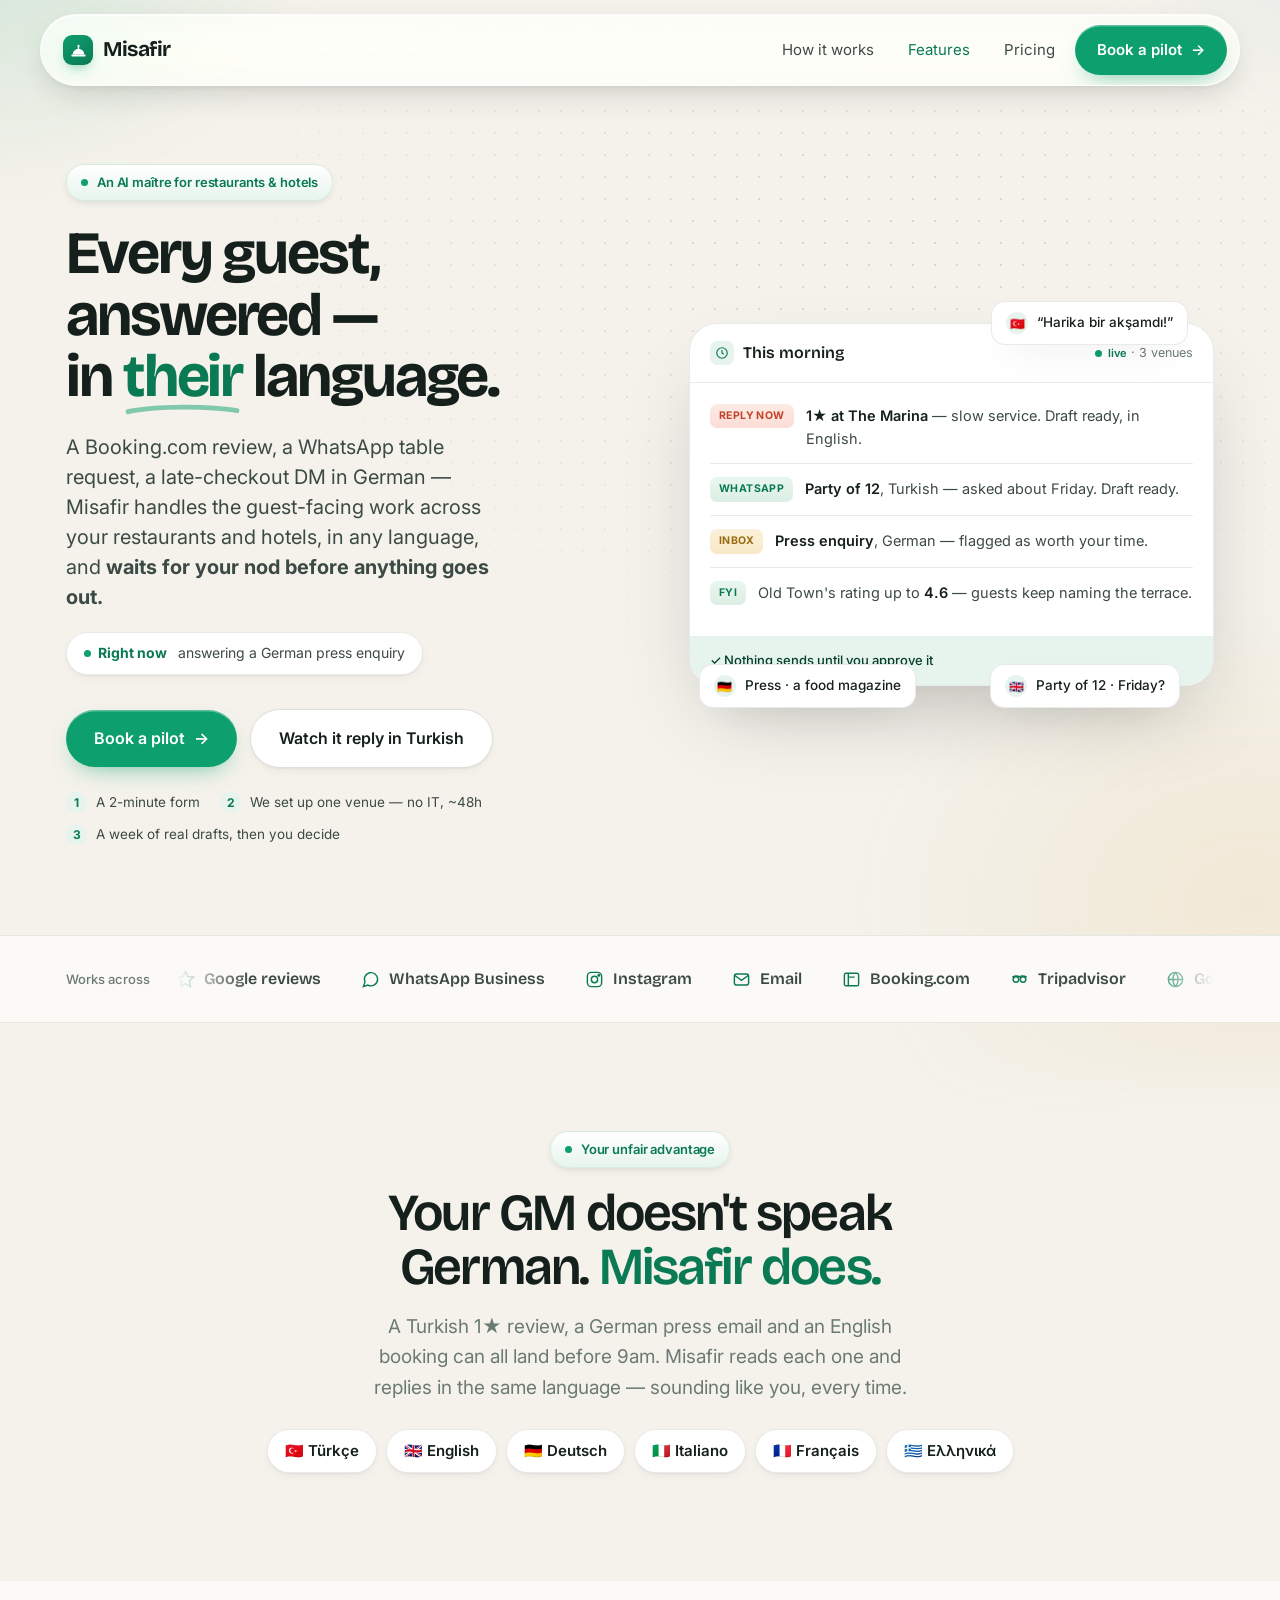
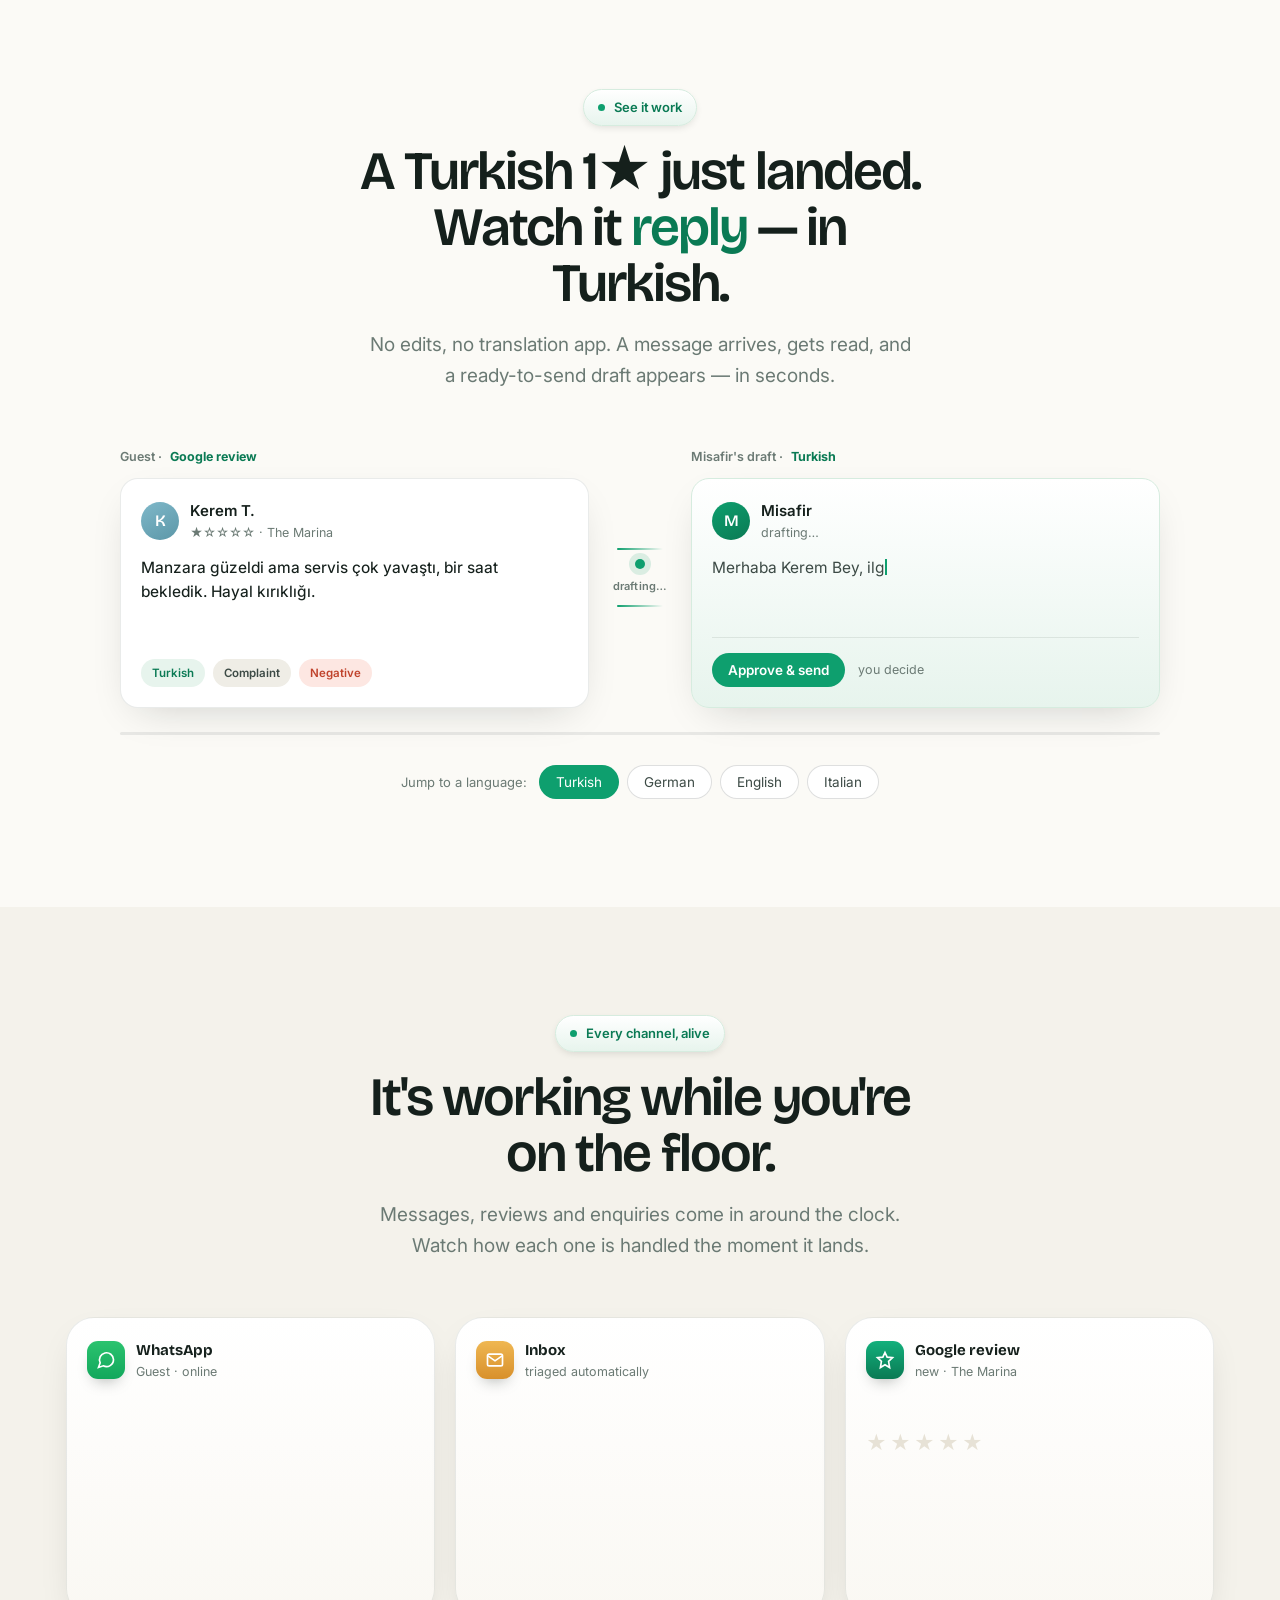
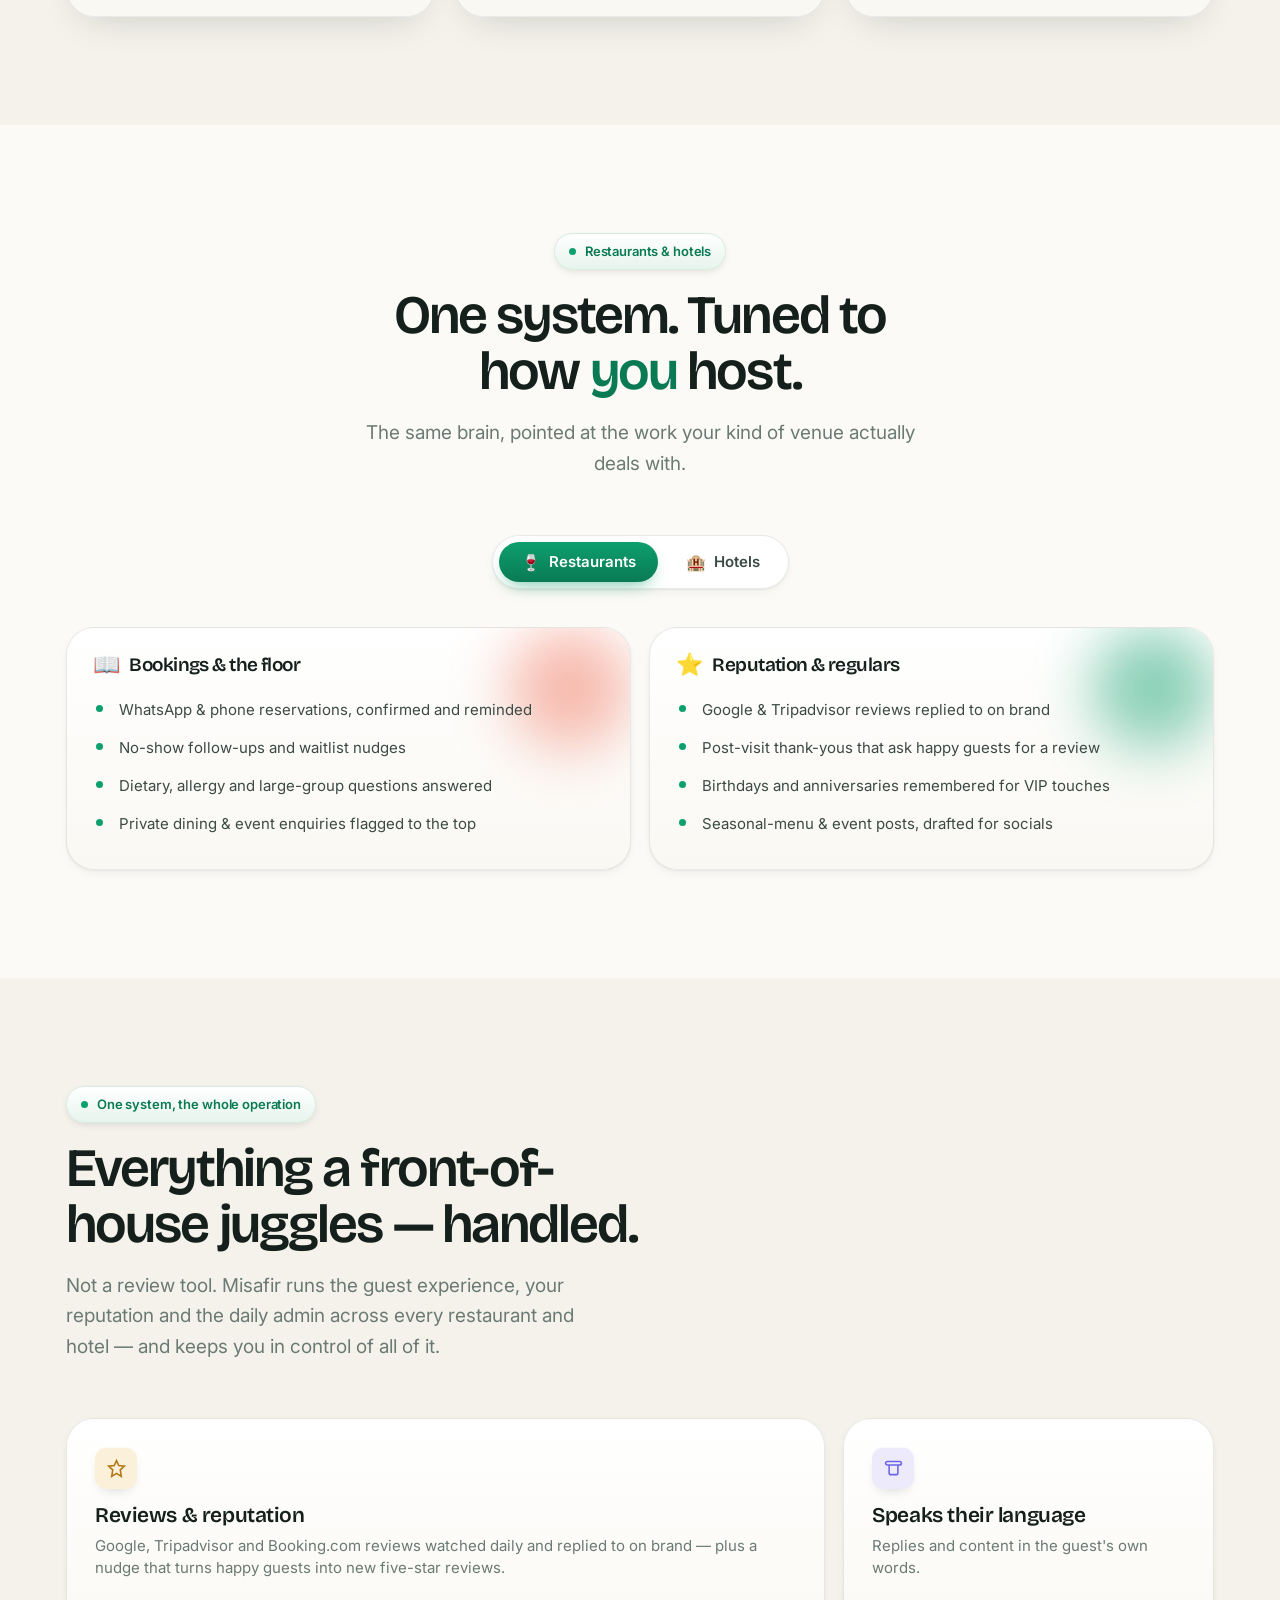
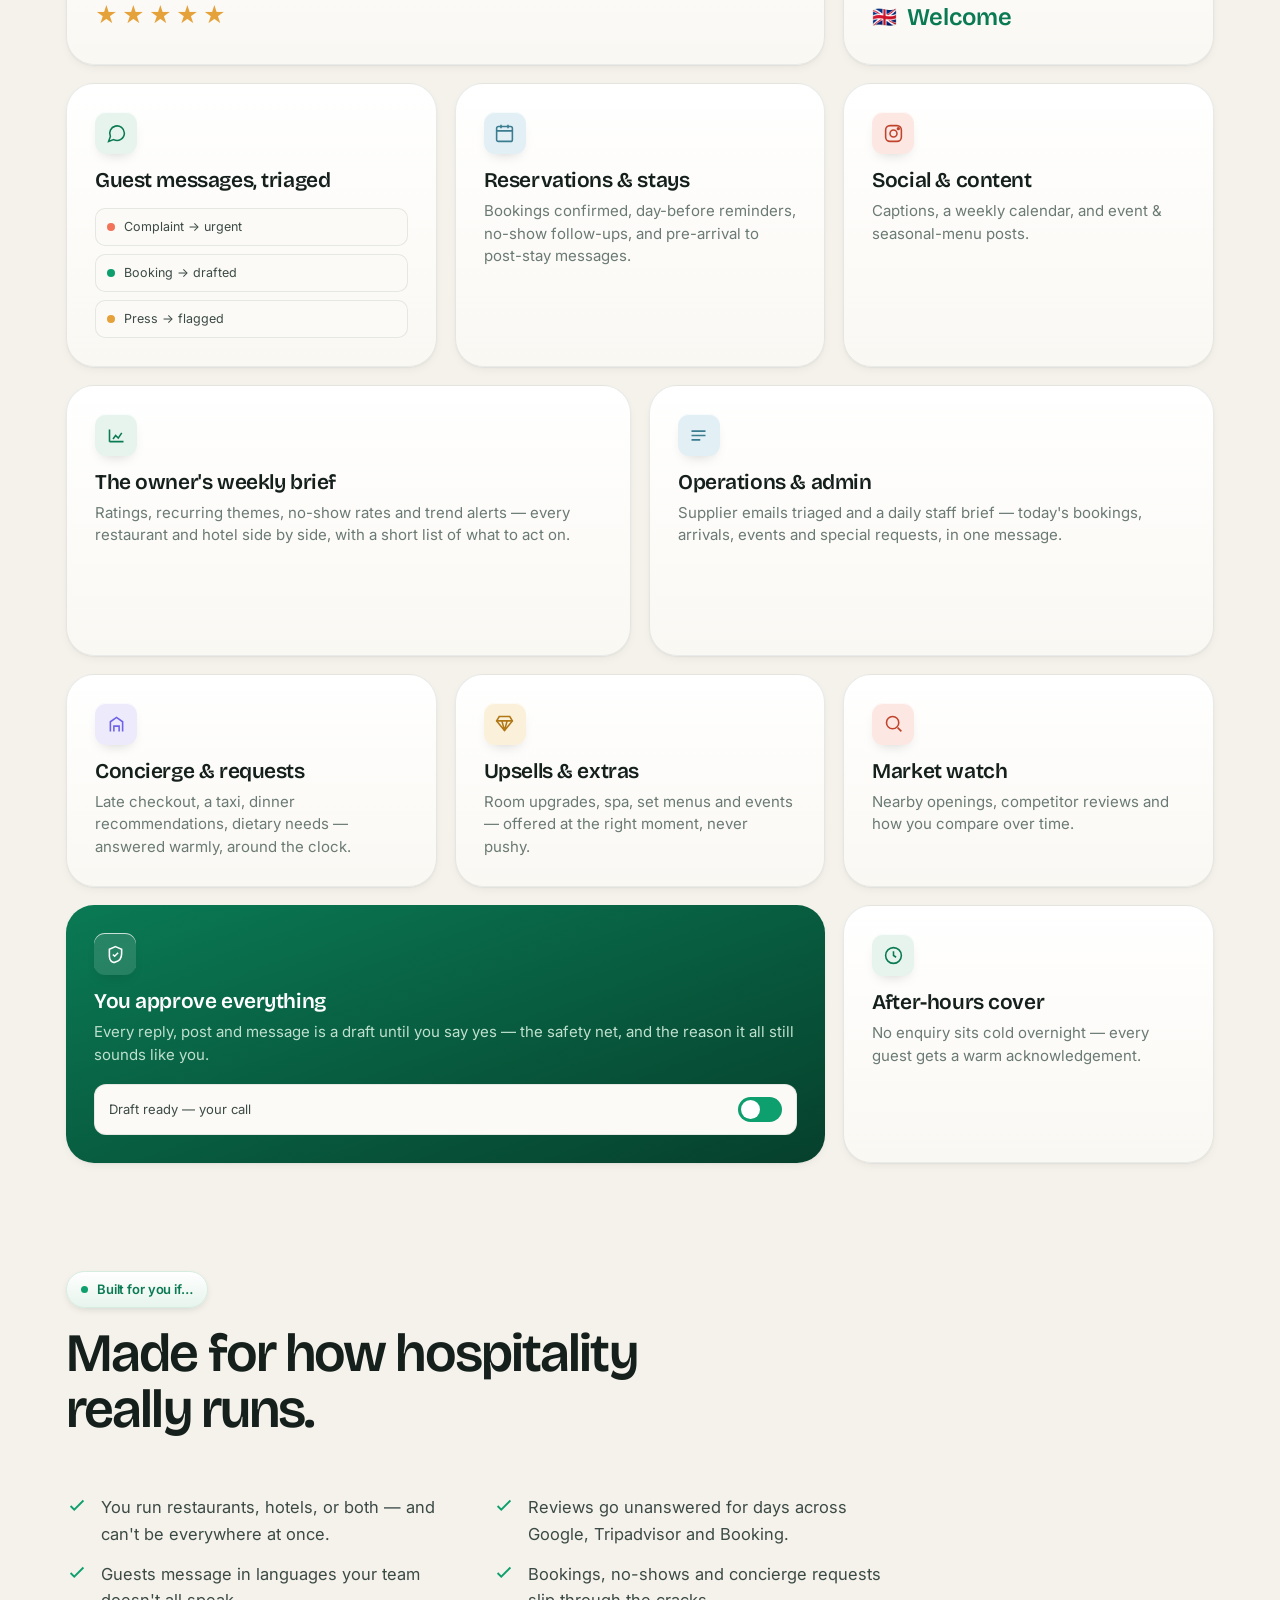
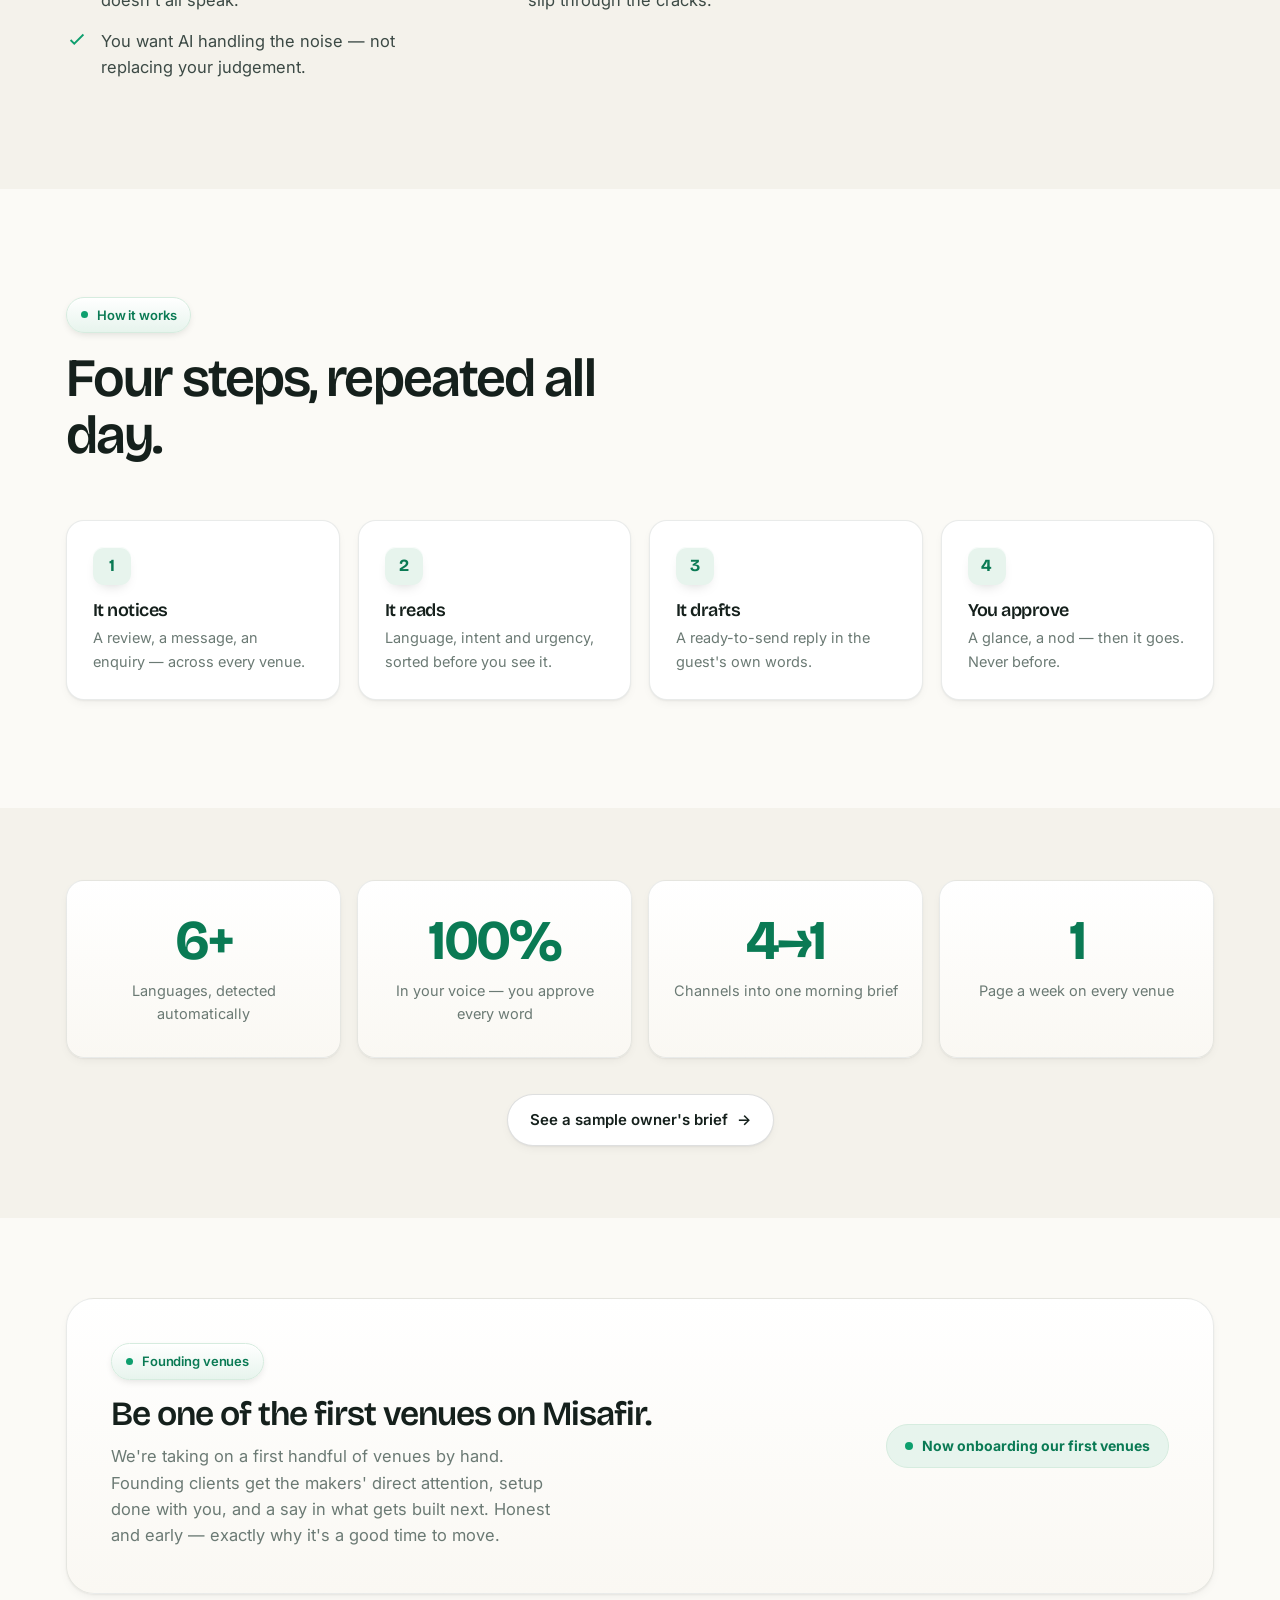
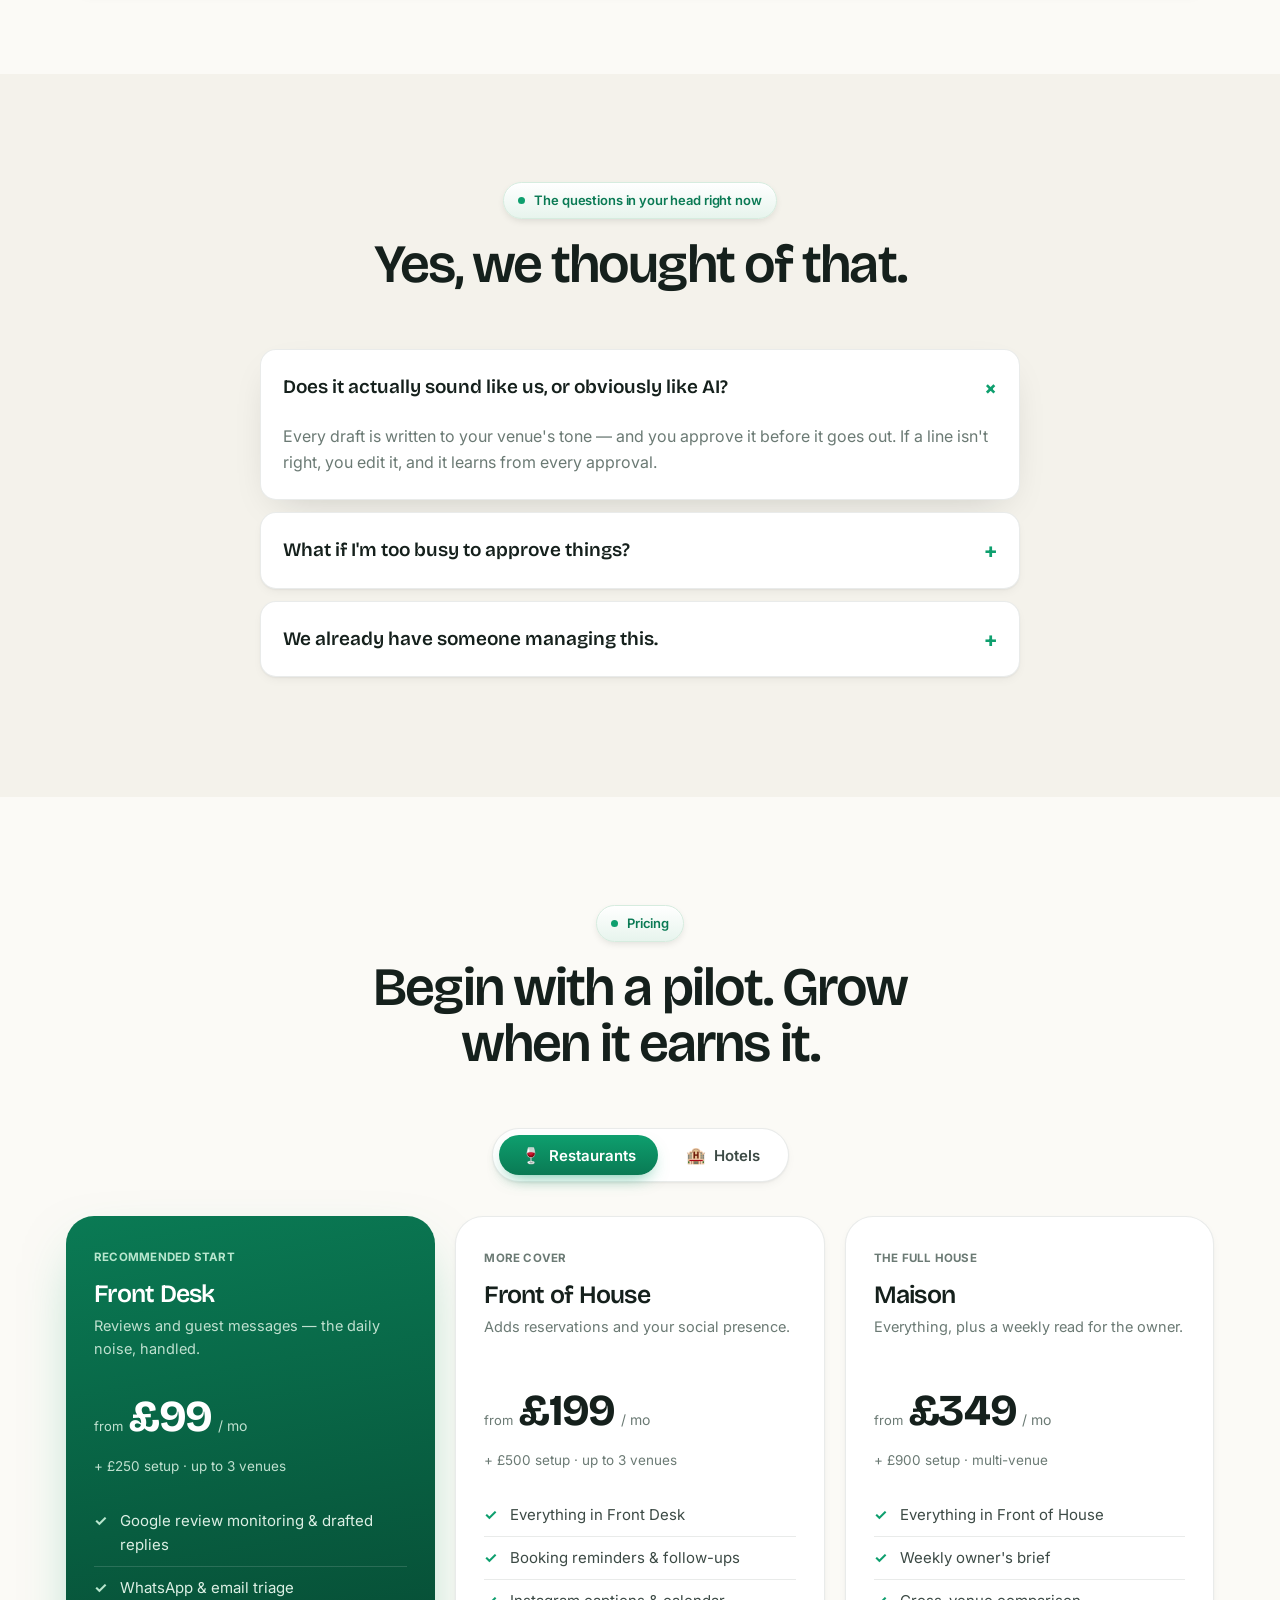
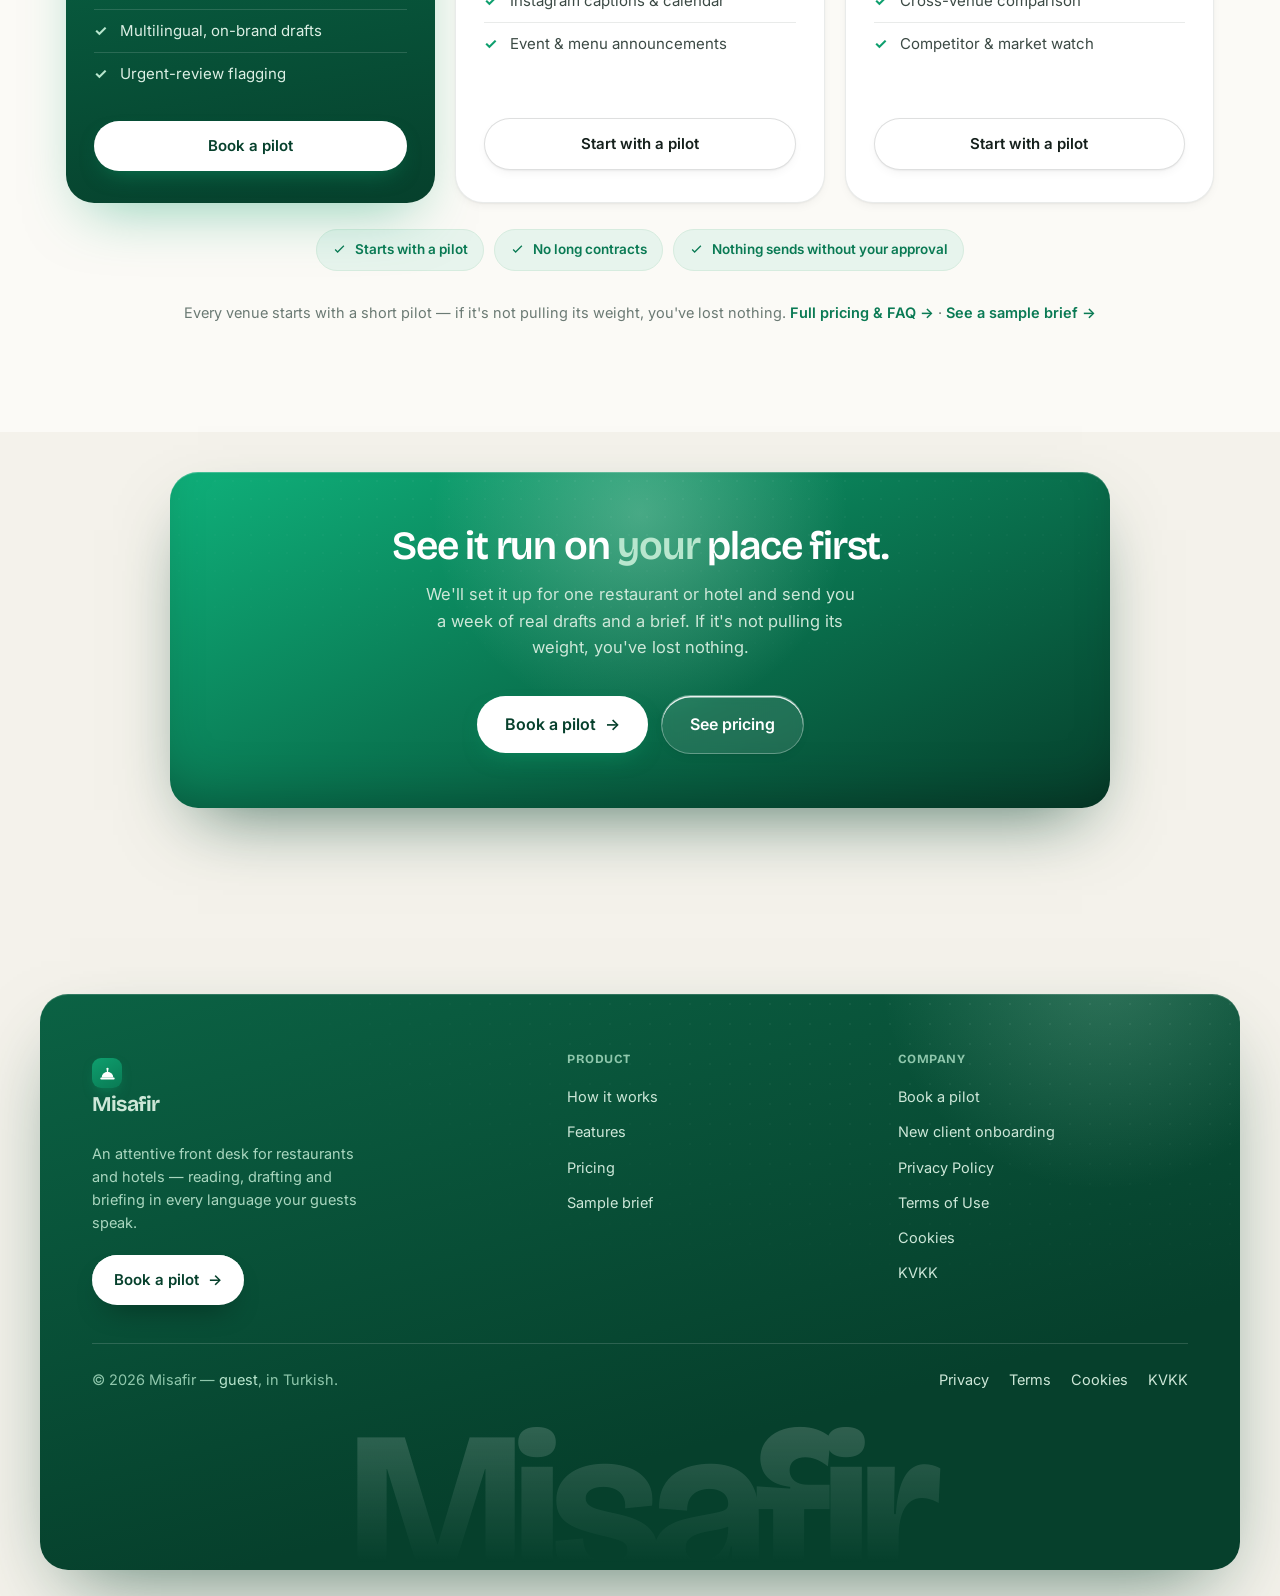
==== commit a2f204a1: "Add legal pages and fix dead privacy link Add Privacy Policy, Terms of Use, Cookie Notice and Turkis" ====
--- a/index.html
+++ b/index.html
@@ -536,12 +536,15 @@
         <h4>Company</h4>
         <a href="contact.html">Book a pilot</a>
         <a href="onboarding.html">New client onboarding</a>
-        <a href="how-it-works.html#trust">Privacy &amp; data care</a>
+        <a href="privacy.html">Privacy Policy</a>
+        <a href="terms.html">Terms of Use</a>
+        <a href="cookies.html">Cookies</a>
+        <a href="kvkk.html">KVKK</a>
       </div>
     </div>
     <div class="foot-bottom">
       <div>© <span data-year>2026</span> Misafir — <em>guest</em>, in Turkish.</div>
-      <div class="legal"><span>Built for multi-venue hospitality</span><span>GDPR &amp; KVKK aware</span></div>
+      <div class="legal"><a href="privacy.html">Privacy</a><a href="terms.html">Terms</a><a href="cookies.html">Cookies</a><a href="kvkk.html">KVKK</a></div>
     </div>
     <div class="foot-mark" aria-hidden="true">Misafir</div>
   </div>
--- a/assets/style.css
+++ b/assets/style.css
@@ -790,3 +790,7 @@
 .foot-card .col a.foot-cta{display:inline-flex;width:auto;color:var(--brand-ink);padding:13px 22px}
 .foot-card .col a.foot-cta:hover{color:var(--brand-ink);transform:translateY(-2px)}
 @media(max-width:720px){.foot-card .foot-about{grid-column:1 / -1}}
+
+/* footer legal links (added with legal pages) */
+.foot-card .foot-bottom .legal a{color:#CDE7D8;text-decoration:none;transition:color .15s ease}
+.foot-card .foot-bottom .legal a:hover{color:#fff;text-decoration:underline}
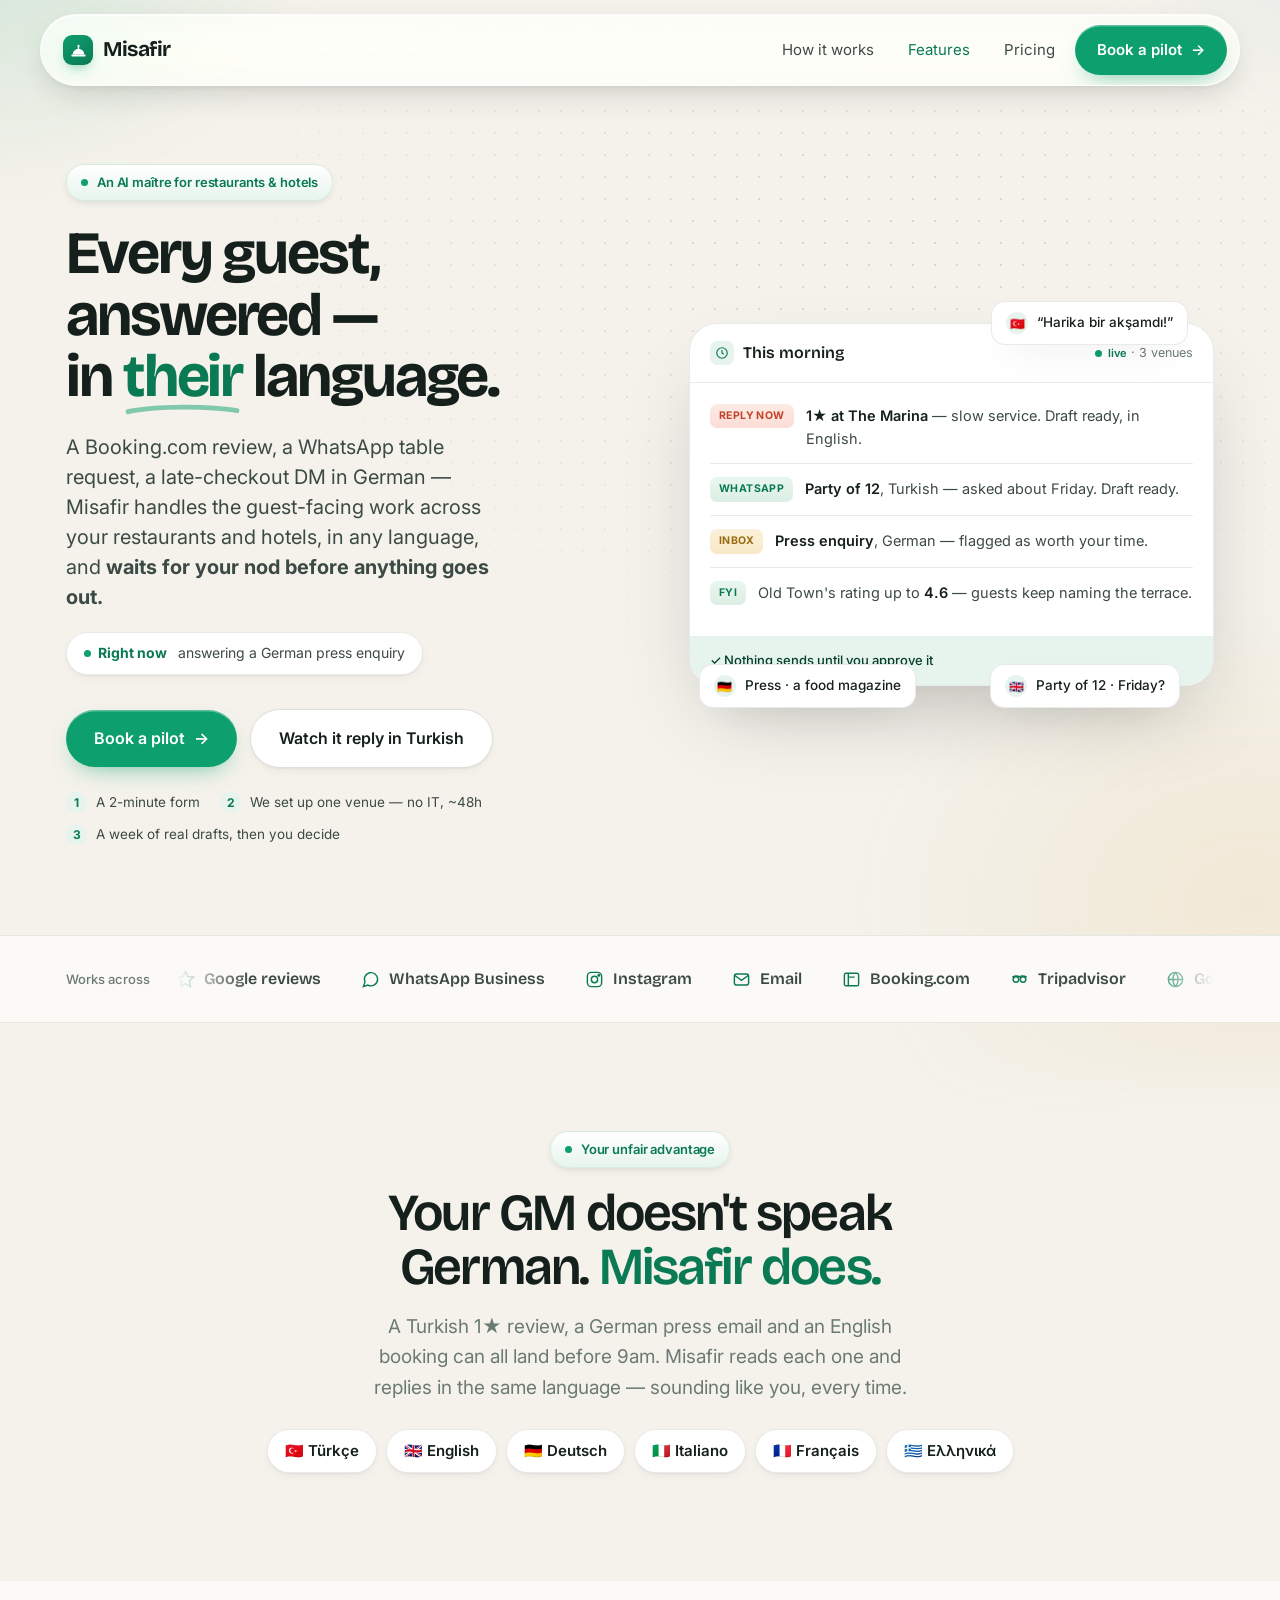
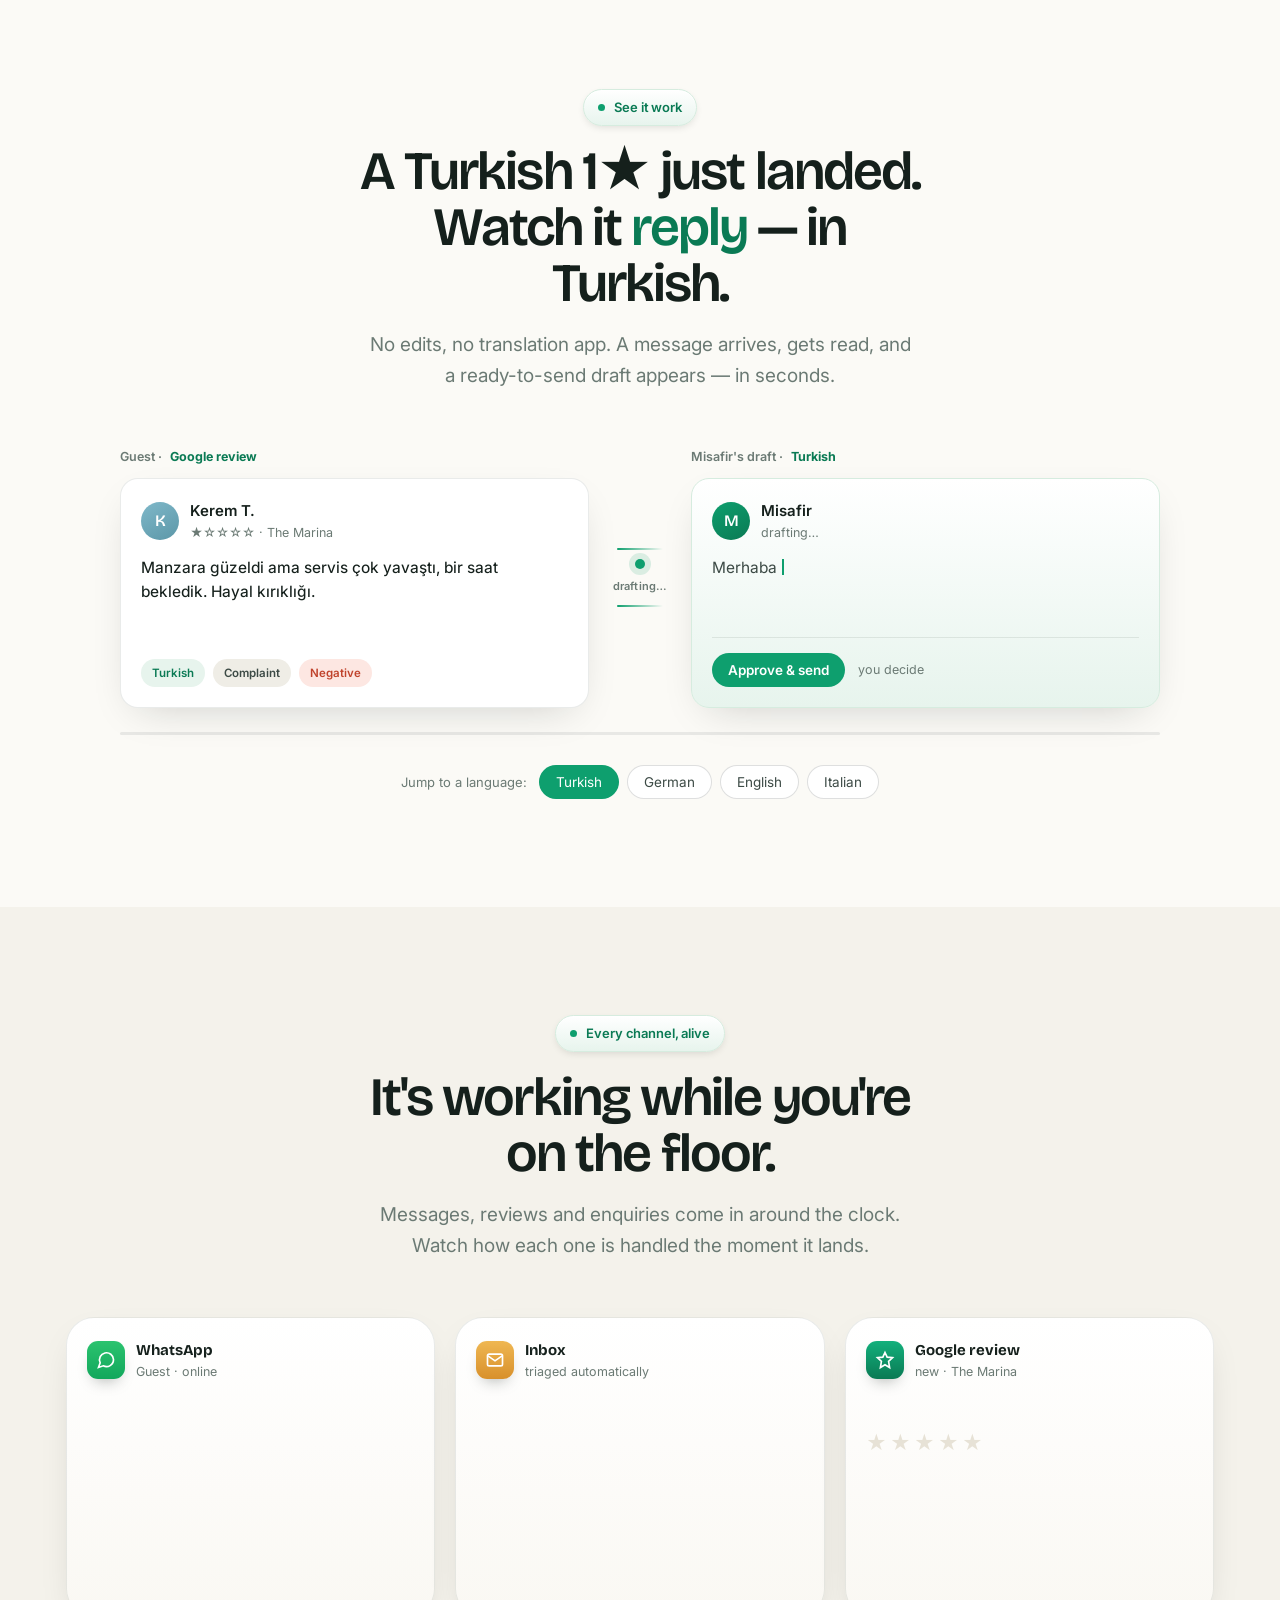
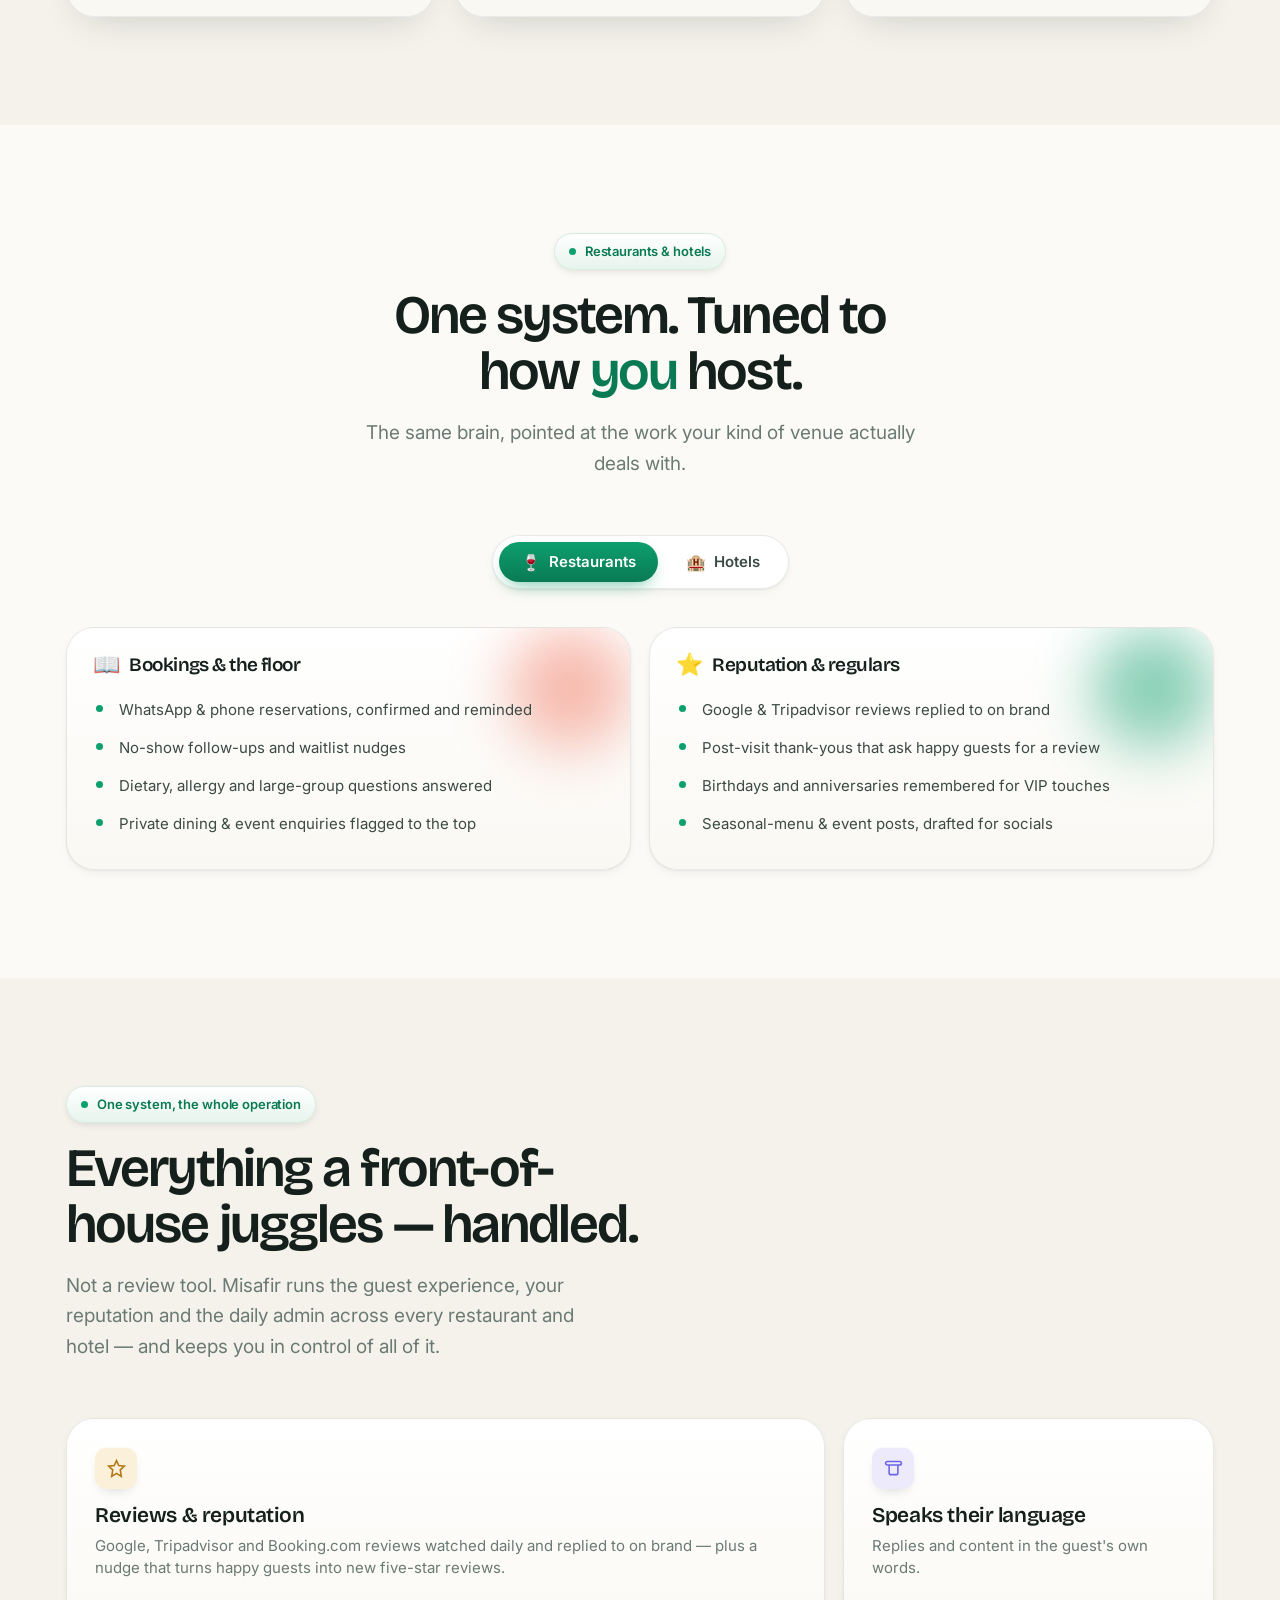
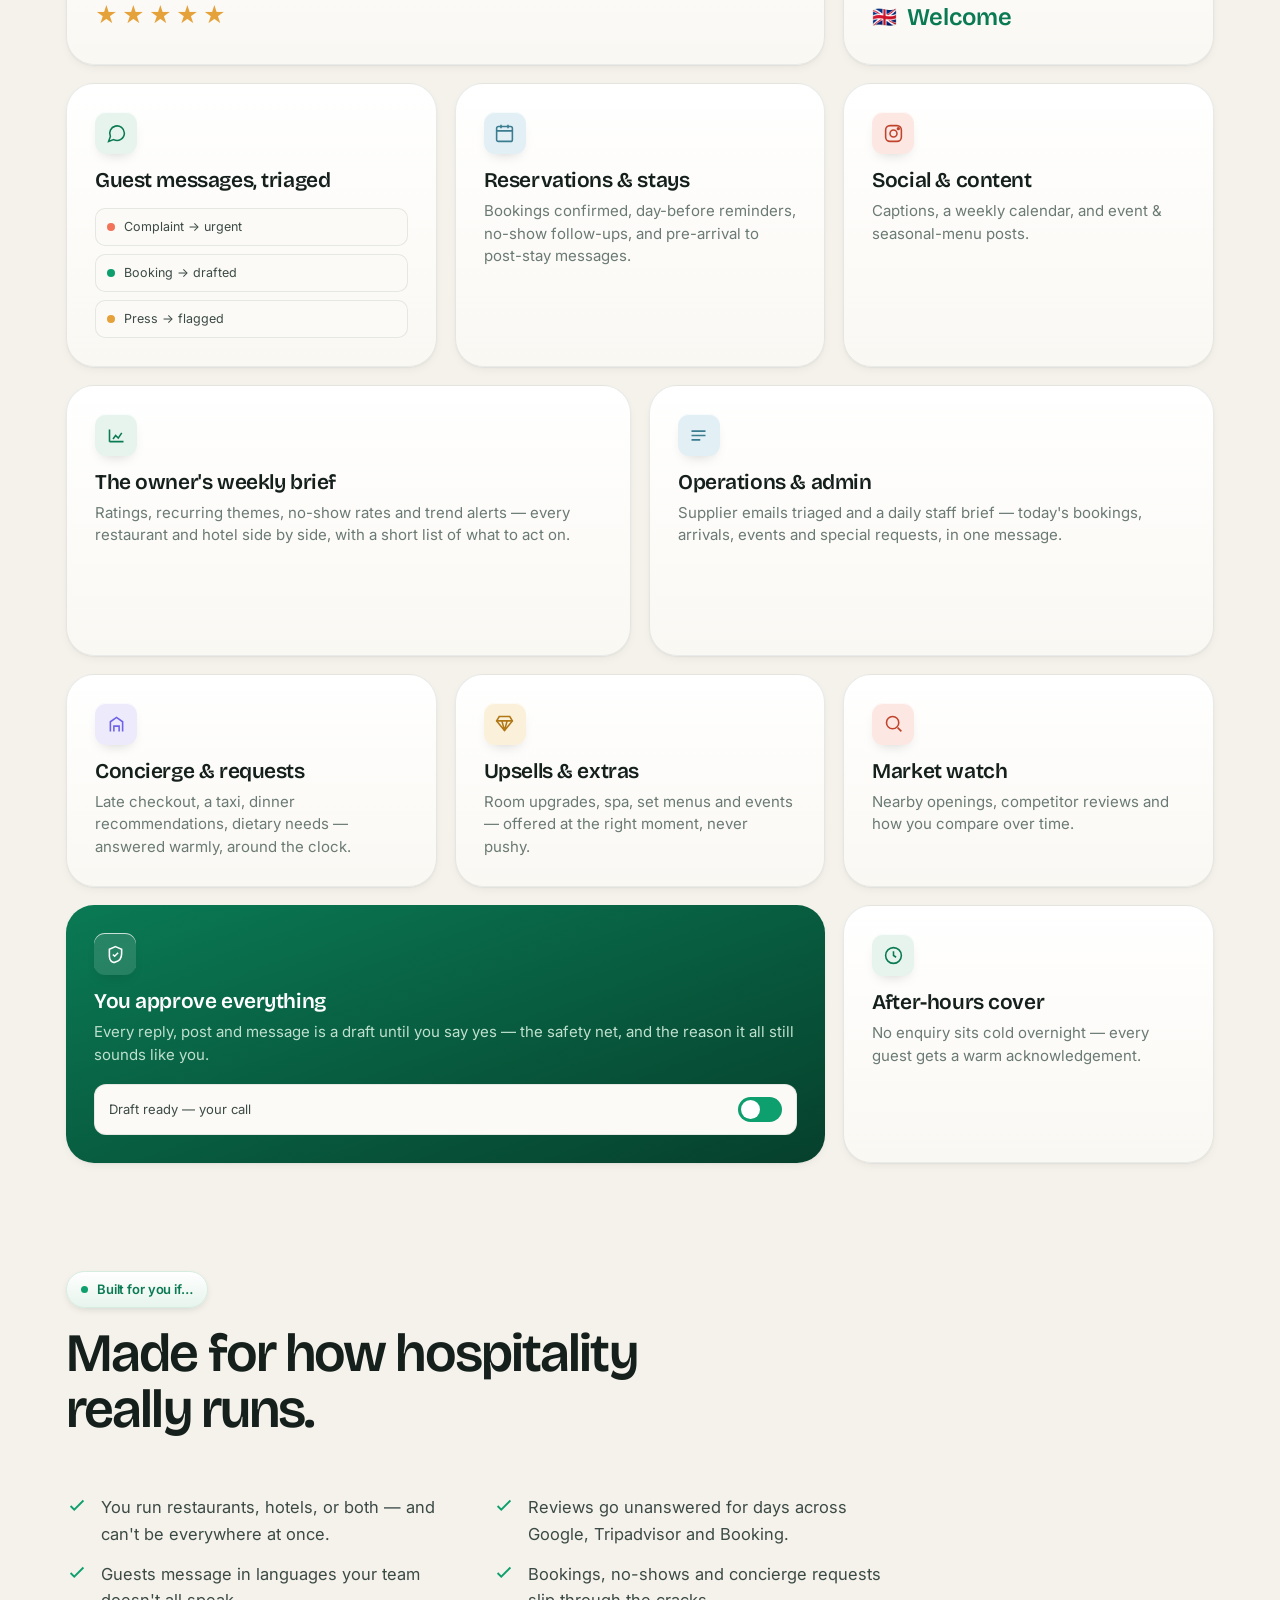
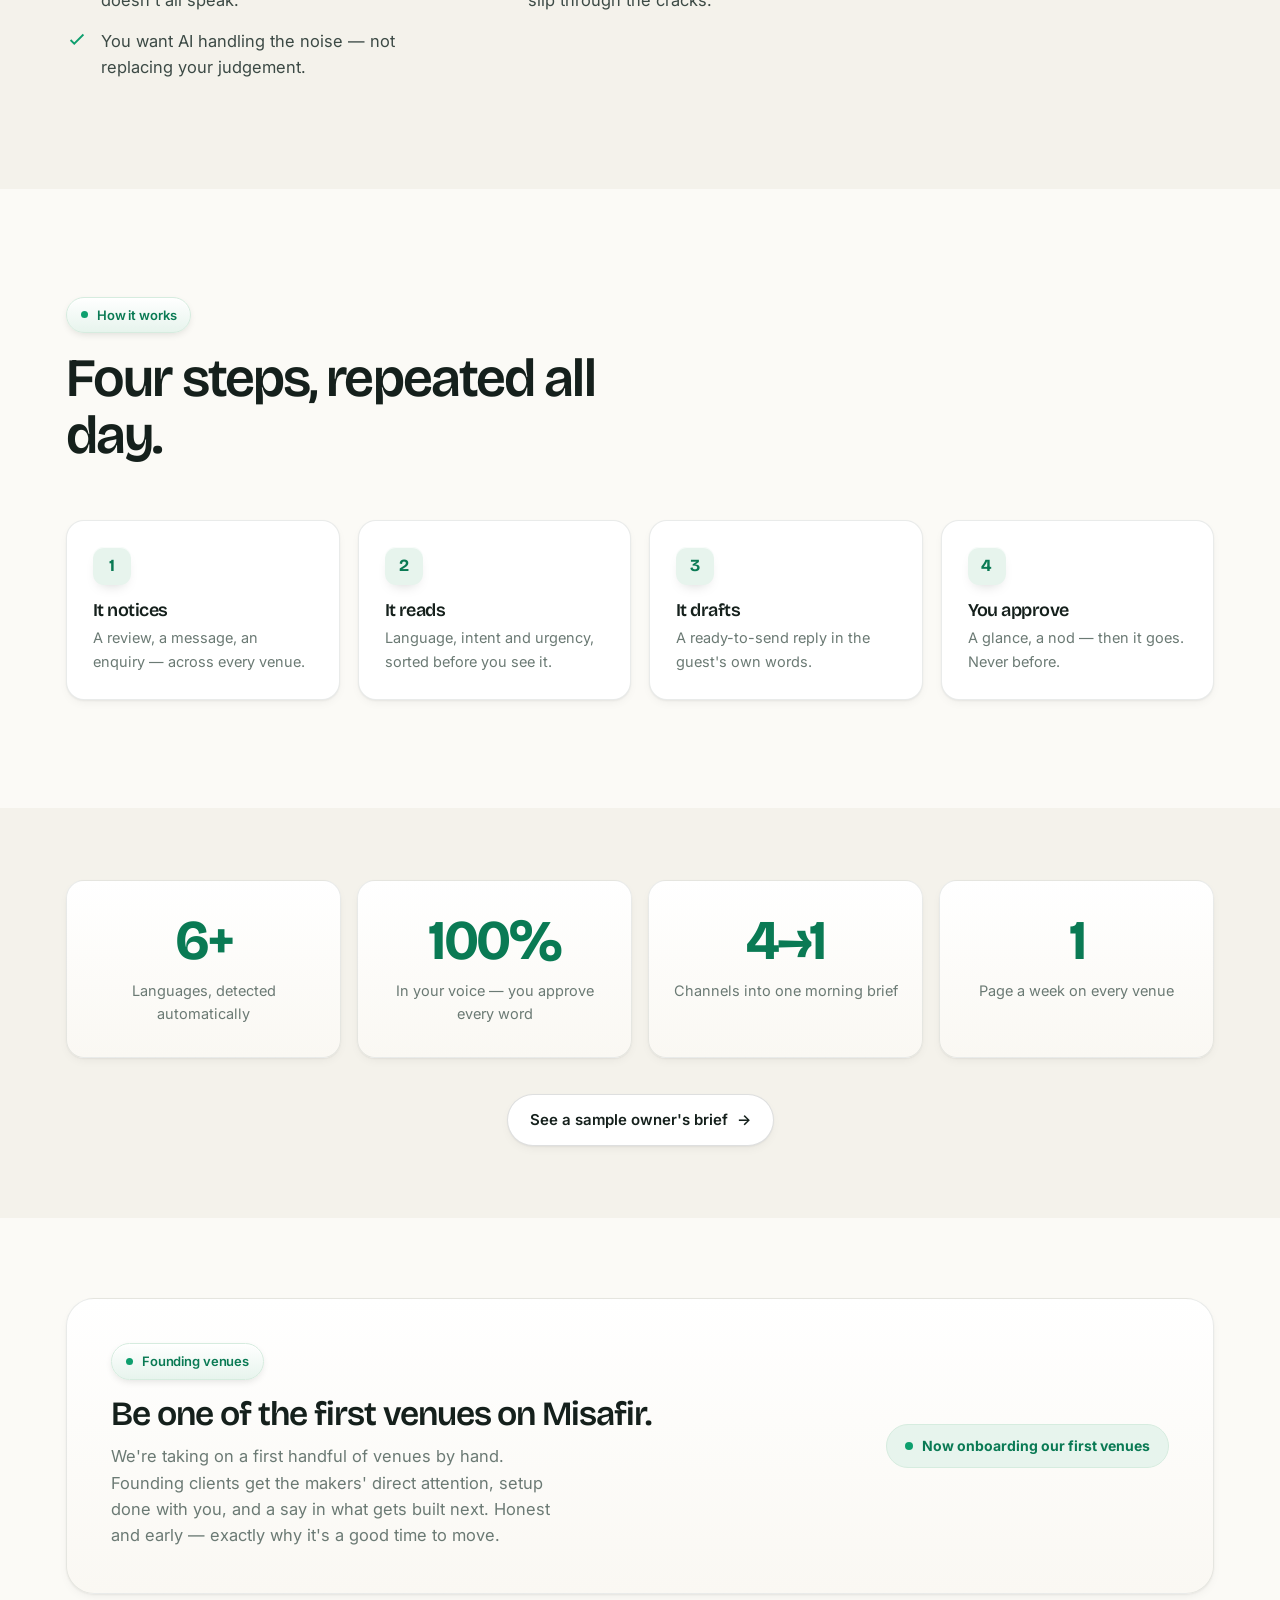
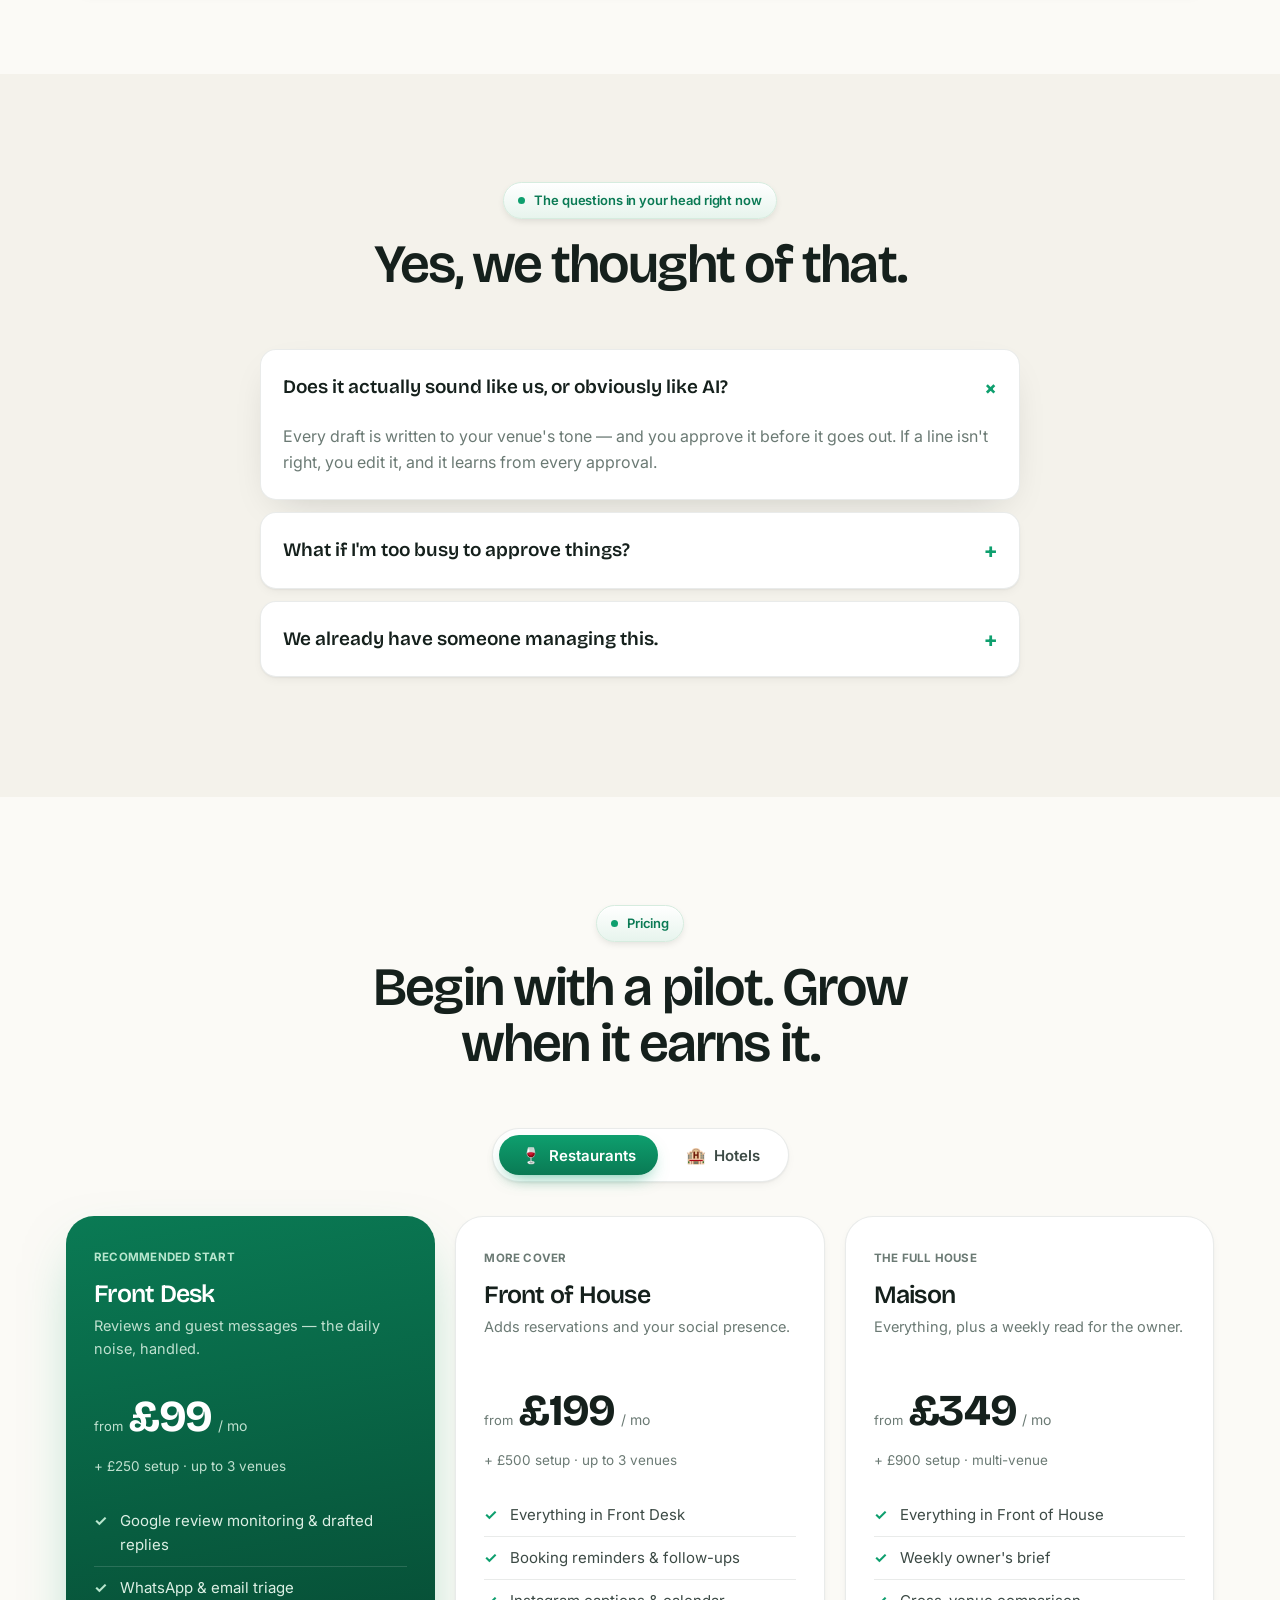
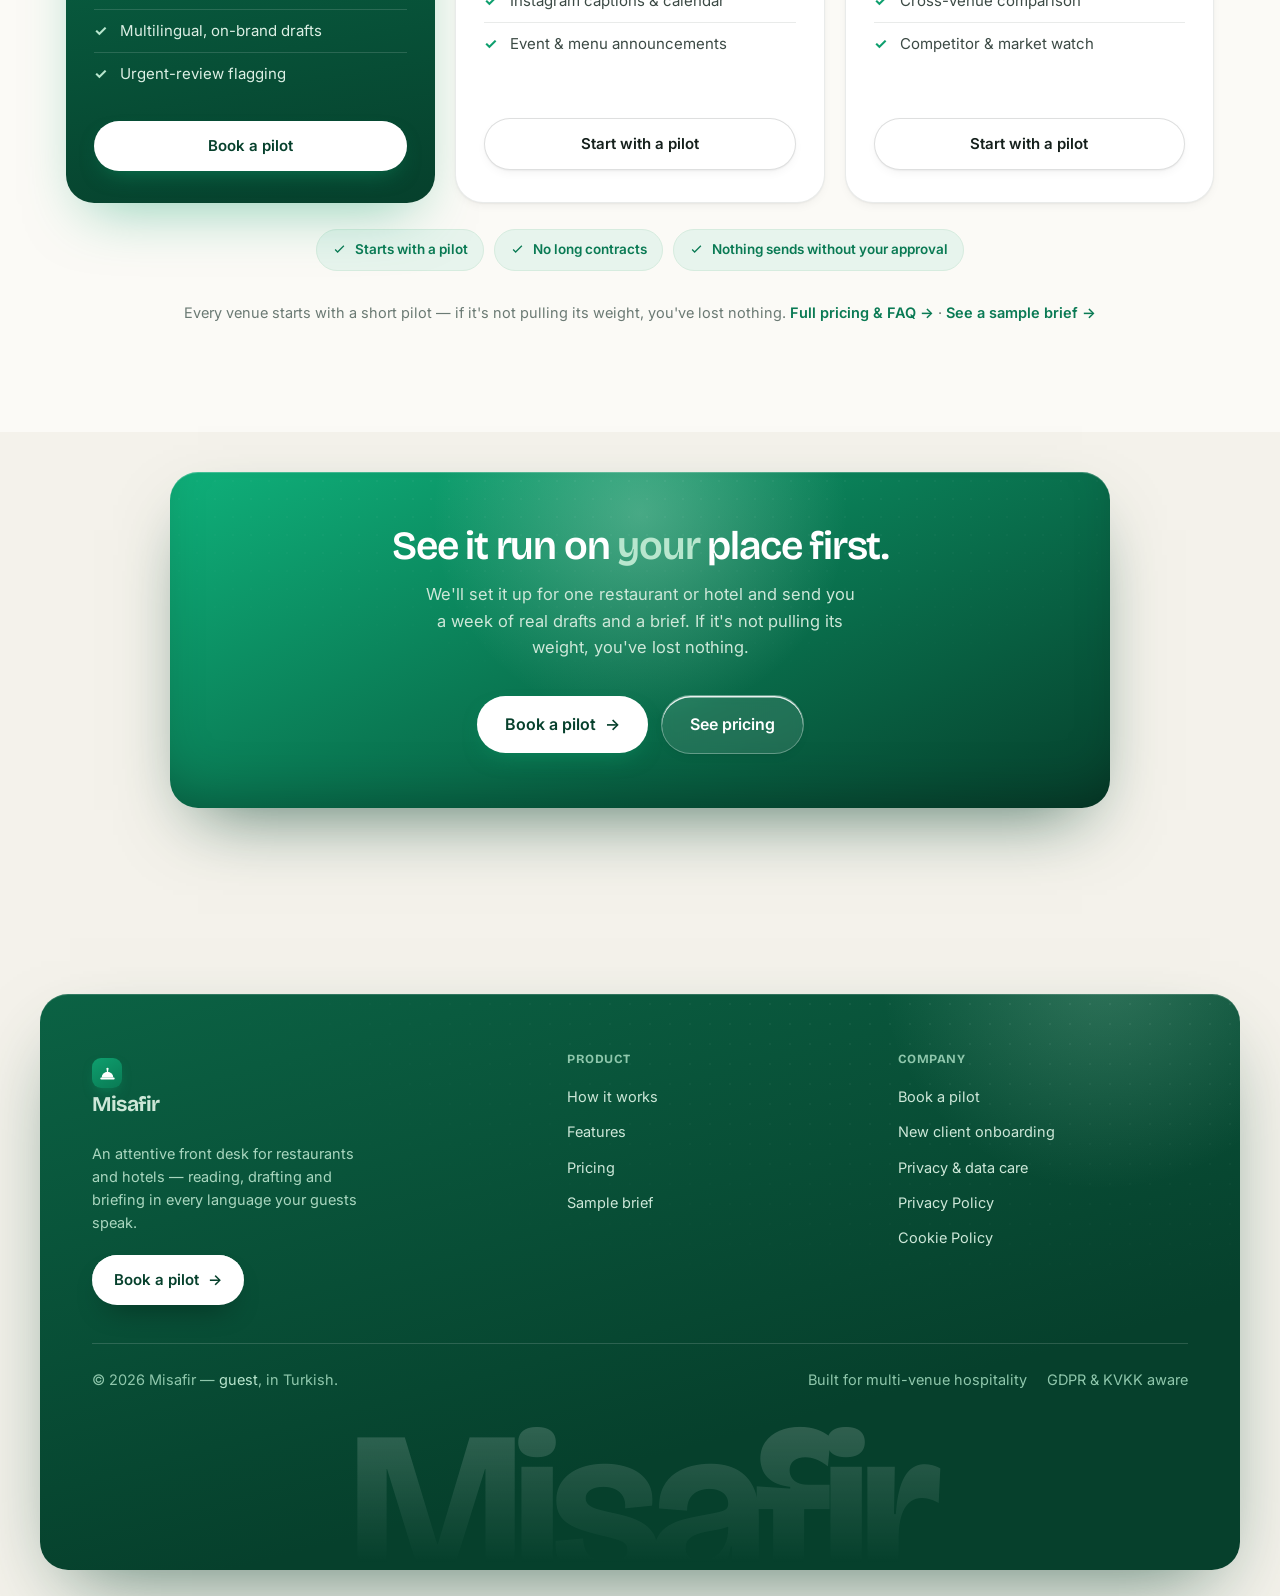
==== commit df355a0e: "Add Privacy & Cookie policy pages Add Privacy Policy and Cookie Policy pages (Seam Studio, seamuk.co" ====
--- a/index.html
+++ b/index.html
@@ -118,8 +118,8 @@
         <div class="stage-label">Guest · <b data-d="channel">Google review</b></div>
         <div class="msg-card">
           <div class="msg-head">
-            <span class="avatar" data-d="initial">K</span>
-            <div><div class="msg-name" data-d="name">Kerem T.</div><div class="msg-meta" data-d="meta">★☆☆☆☆ · The Marina</div></div>
+            <span class="avatar" data-d="initial">M</span>
+            <div><div class="msg-name" data-d="name">Mehmet K.</div><div class="msg-meta" data-d="meta">★☆☆☆☆ · The Marina</div></div>
           </div>
           <p class="msg-body quote" data-d="incoming"></p>
           <div class="msg-tags">
@@ -536,15 +536,14 @@
         <h4>Company</h4>
         <a href="contact.html">Book a pilot</a>
         <a href="onboarding.html">New client onboarding</a>
+        <a href="how-it-works.html#trust">Privacy &amp; data care</a>
         <a href="privacy.html">Privacy Policy</a>
-        <a href="terms.html">Terms of Use</a>
-        <a href="cookies.html">Cookies</a>
-        <a href="kvkk.html">KVKK</a>
+        <a href="cookies.html">Cookie Policy</a>
       </div>
     </div>
     <div class="foot-bottom">
       <div>© <span data-year>2026</span> Misafir — <em>guest</em>, in Turkish.</div>
-      <div class="legal"><a href="privacy.html">Privacy</a><a href="terms.html">Terms</a><a href="cookies.html">Cookies</a><a href="kvkk.html">KVKK</a></div>
+      <div class="legal"><span>Built for multi-venue hospitality</span><span>GDPR &amp; KVKK aware</span></div>
     </div>
     <div class="foot-mark" aria-hidden="true">Misafir</div>
   </div>
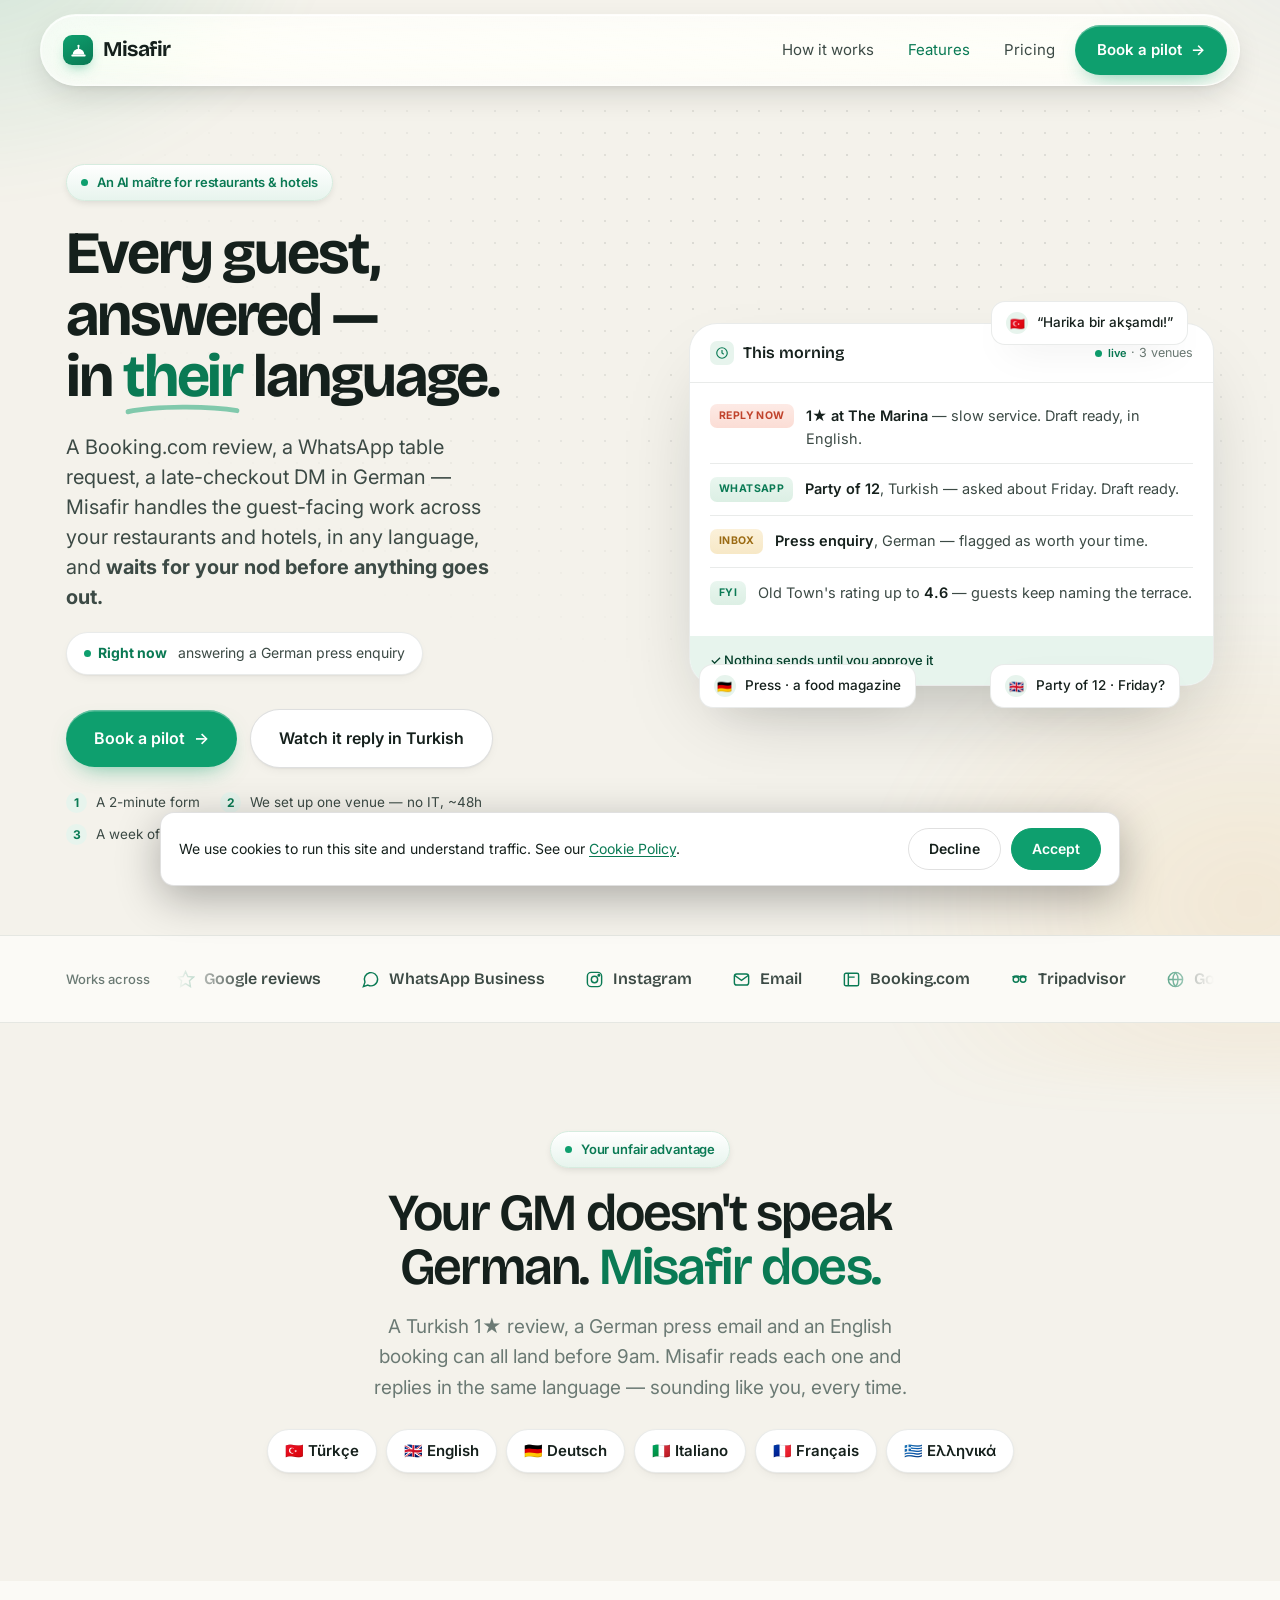
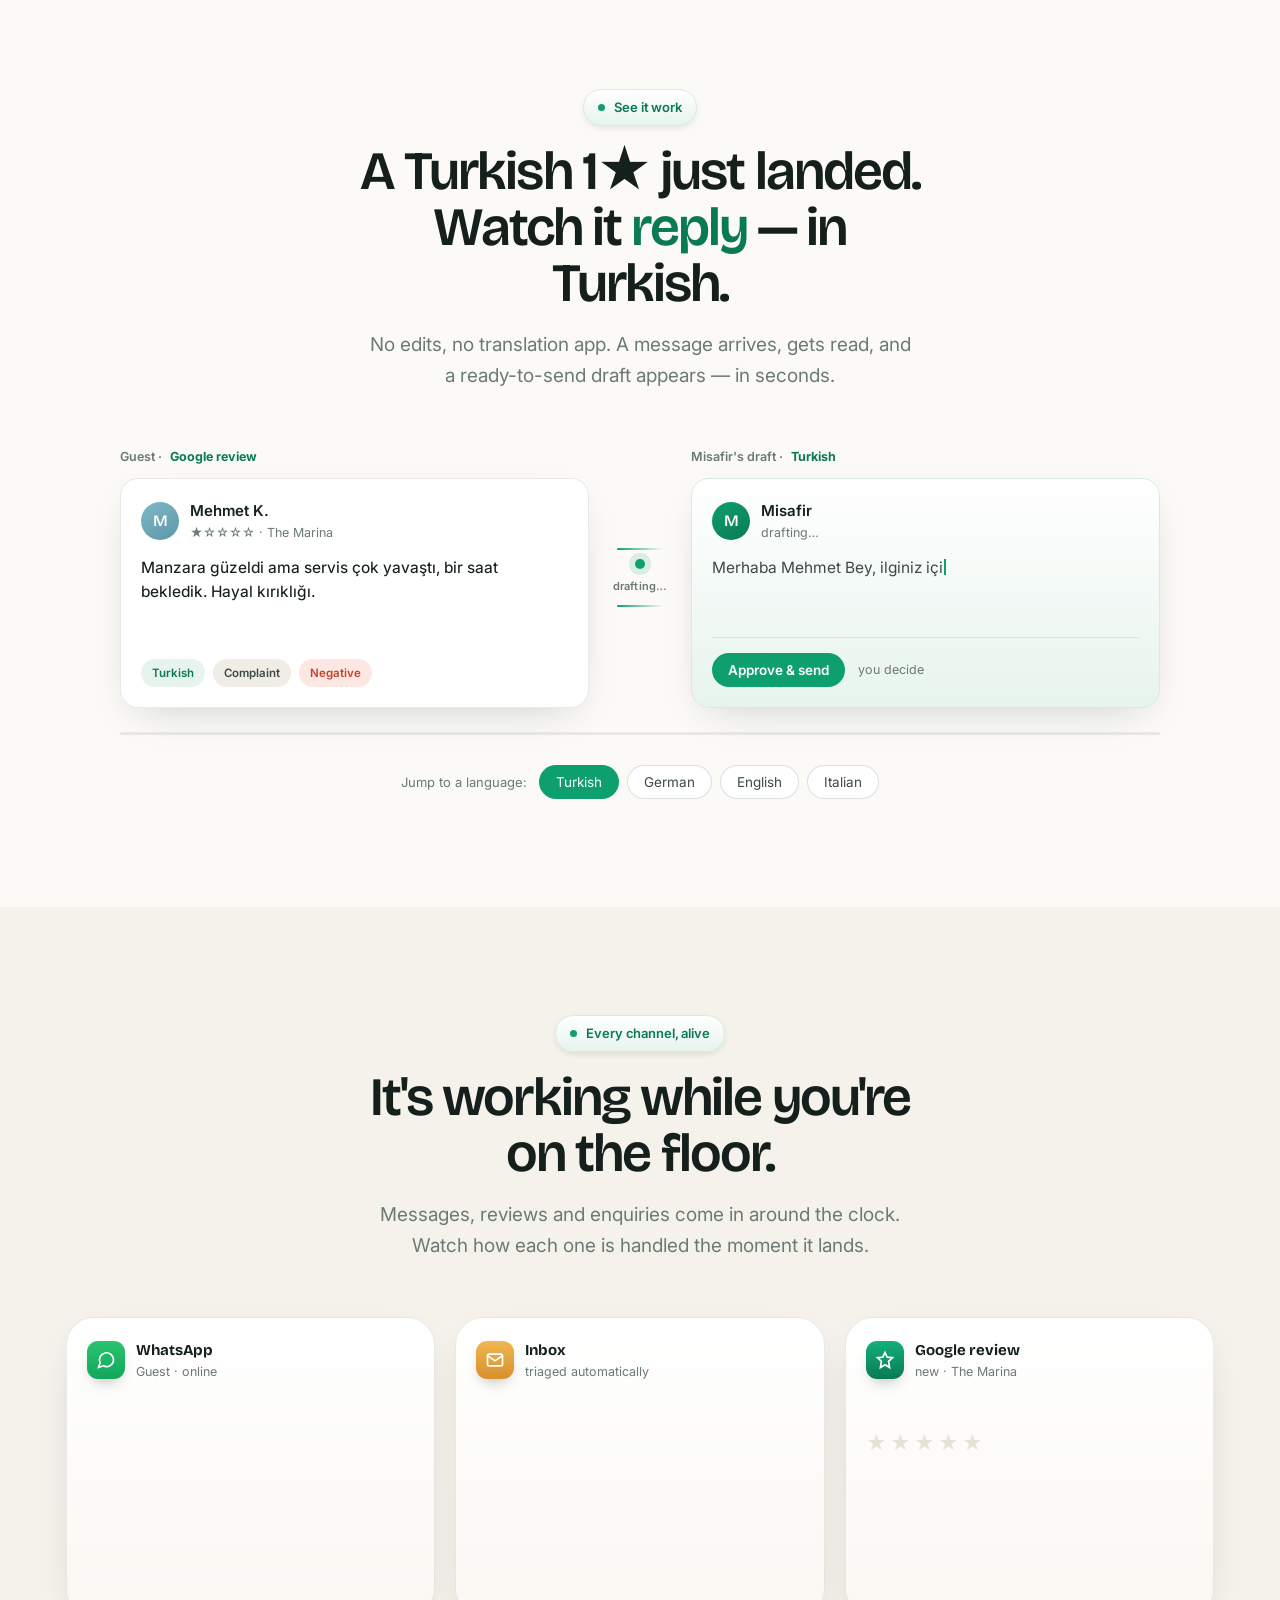
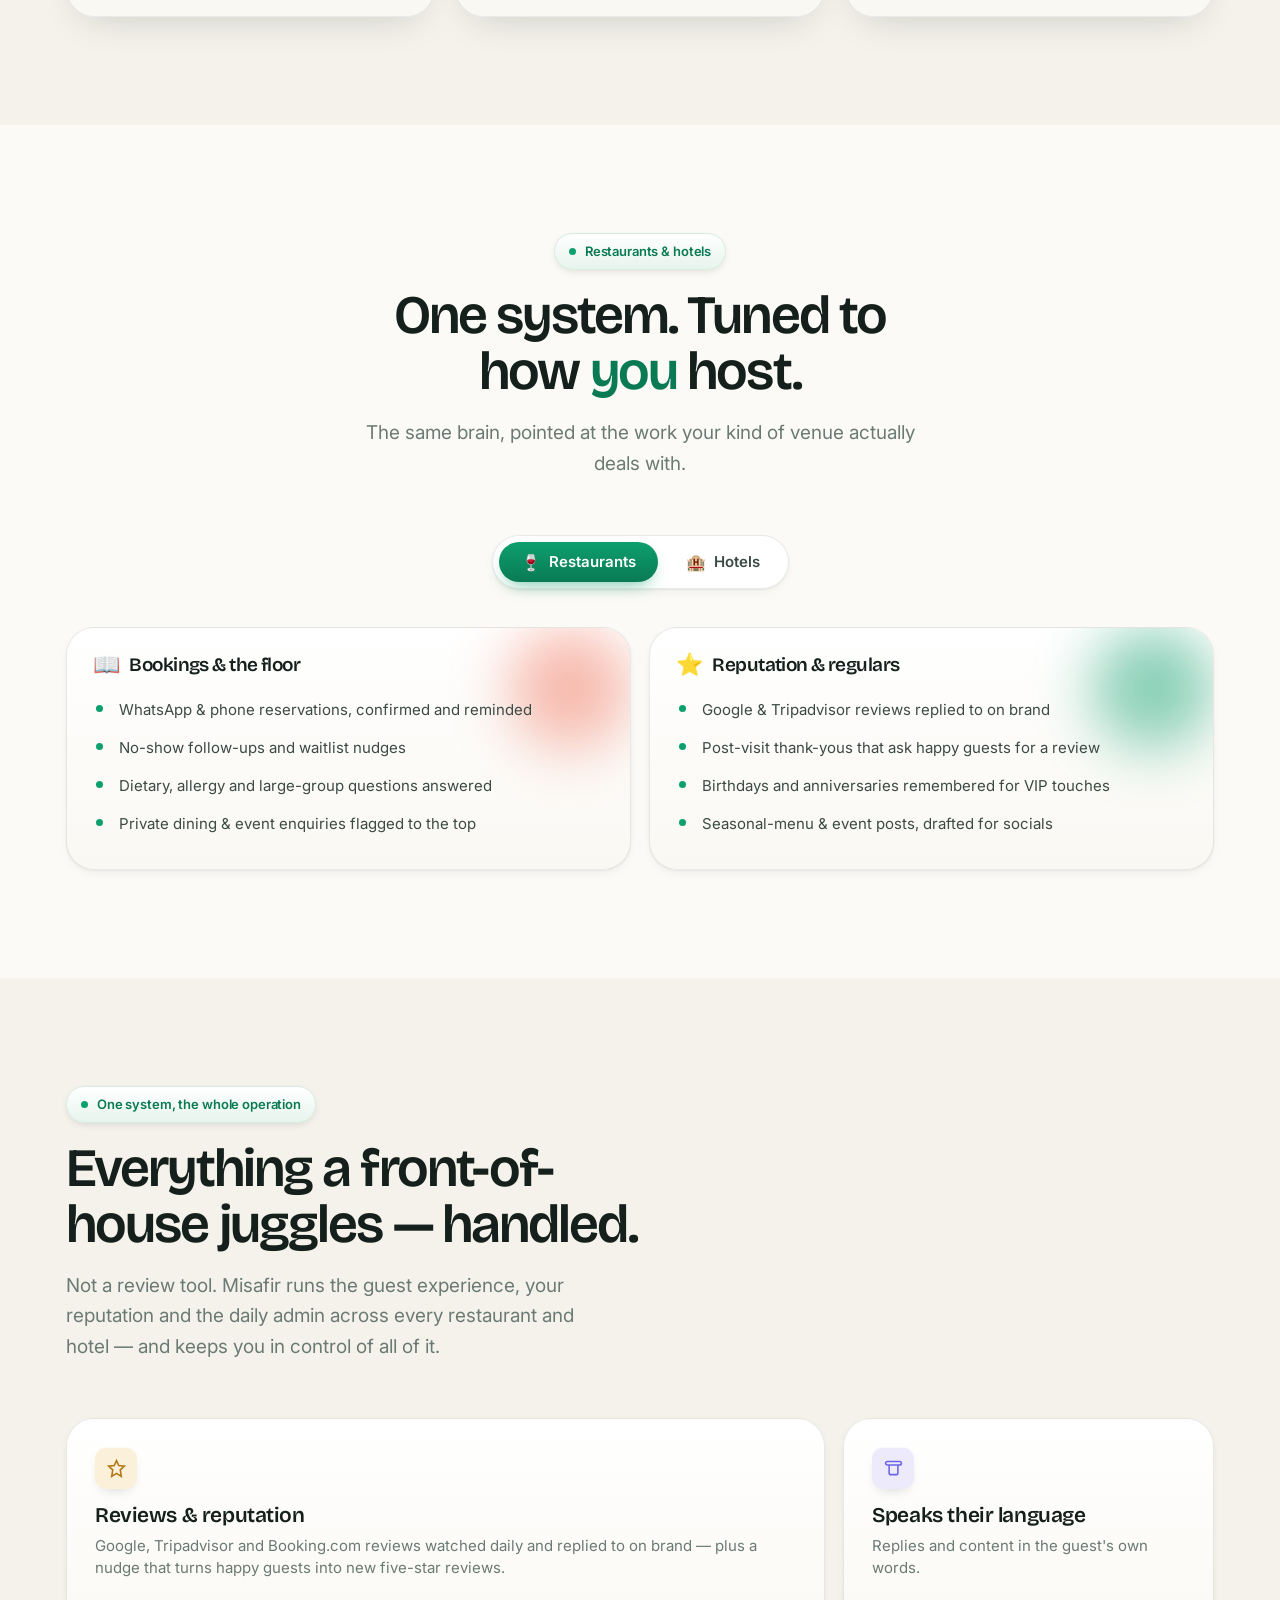
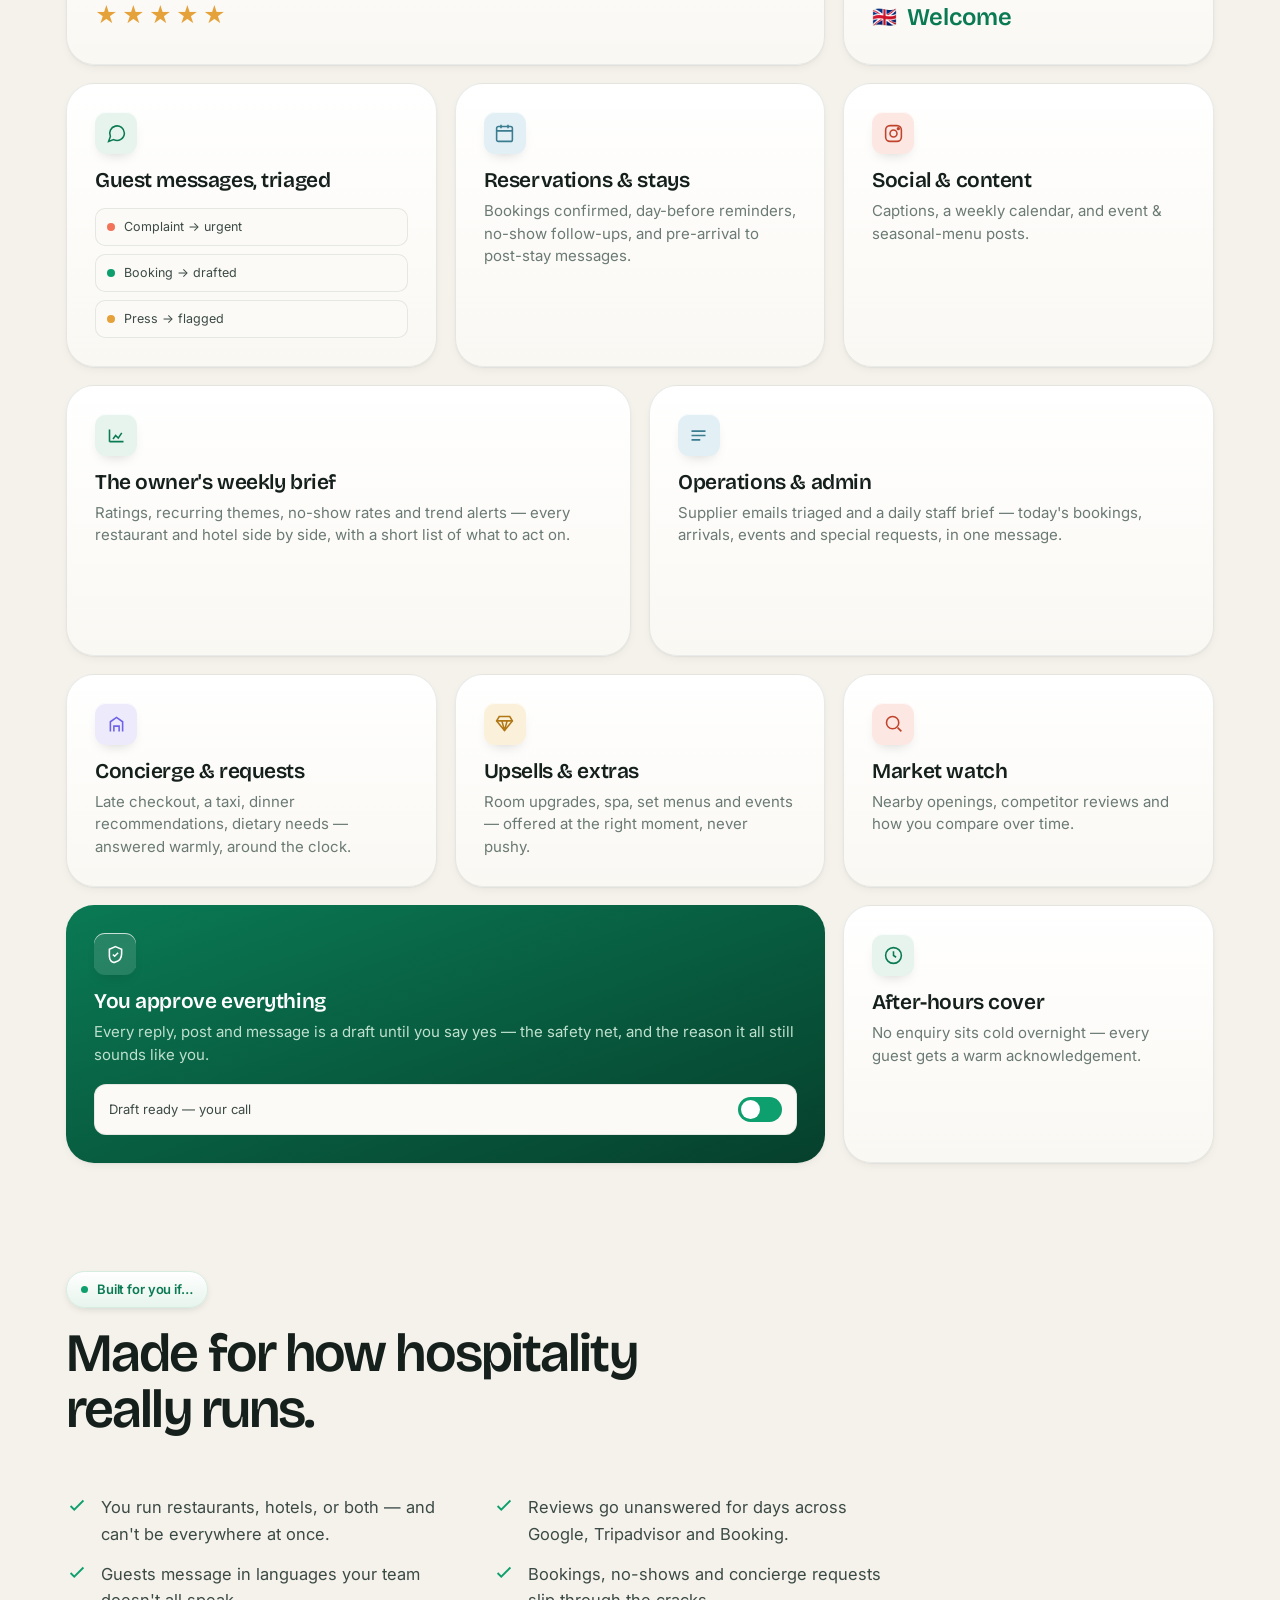
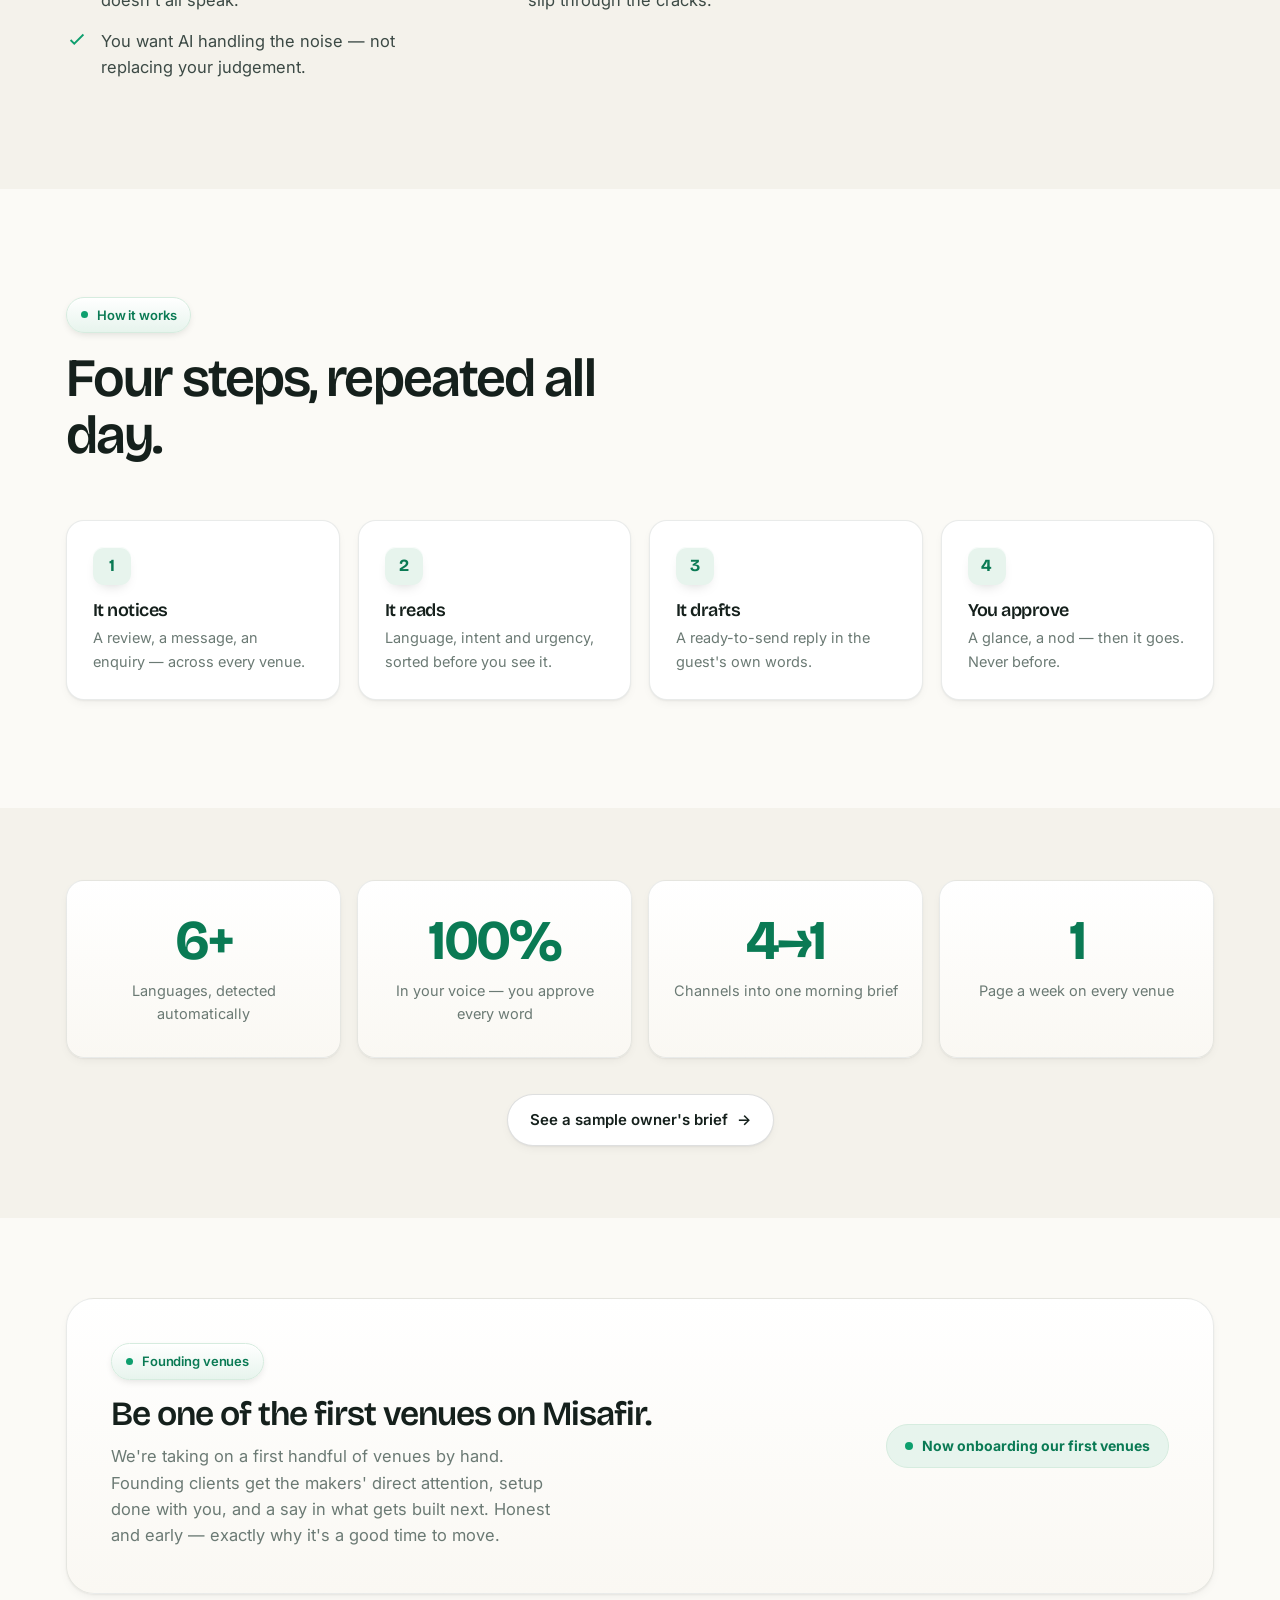
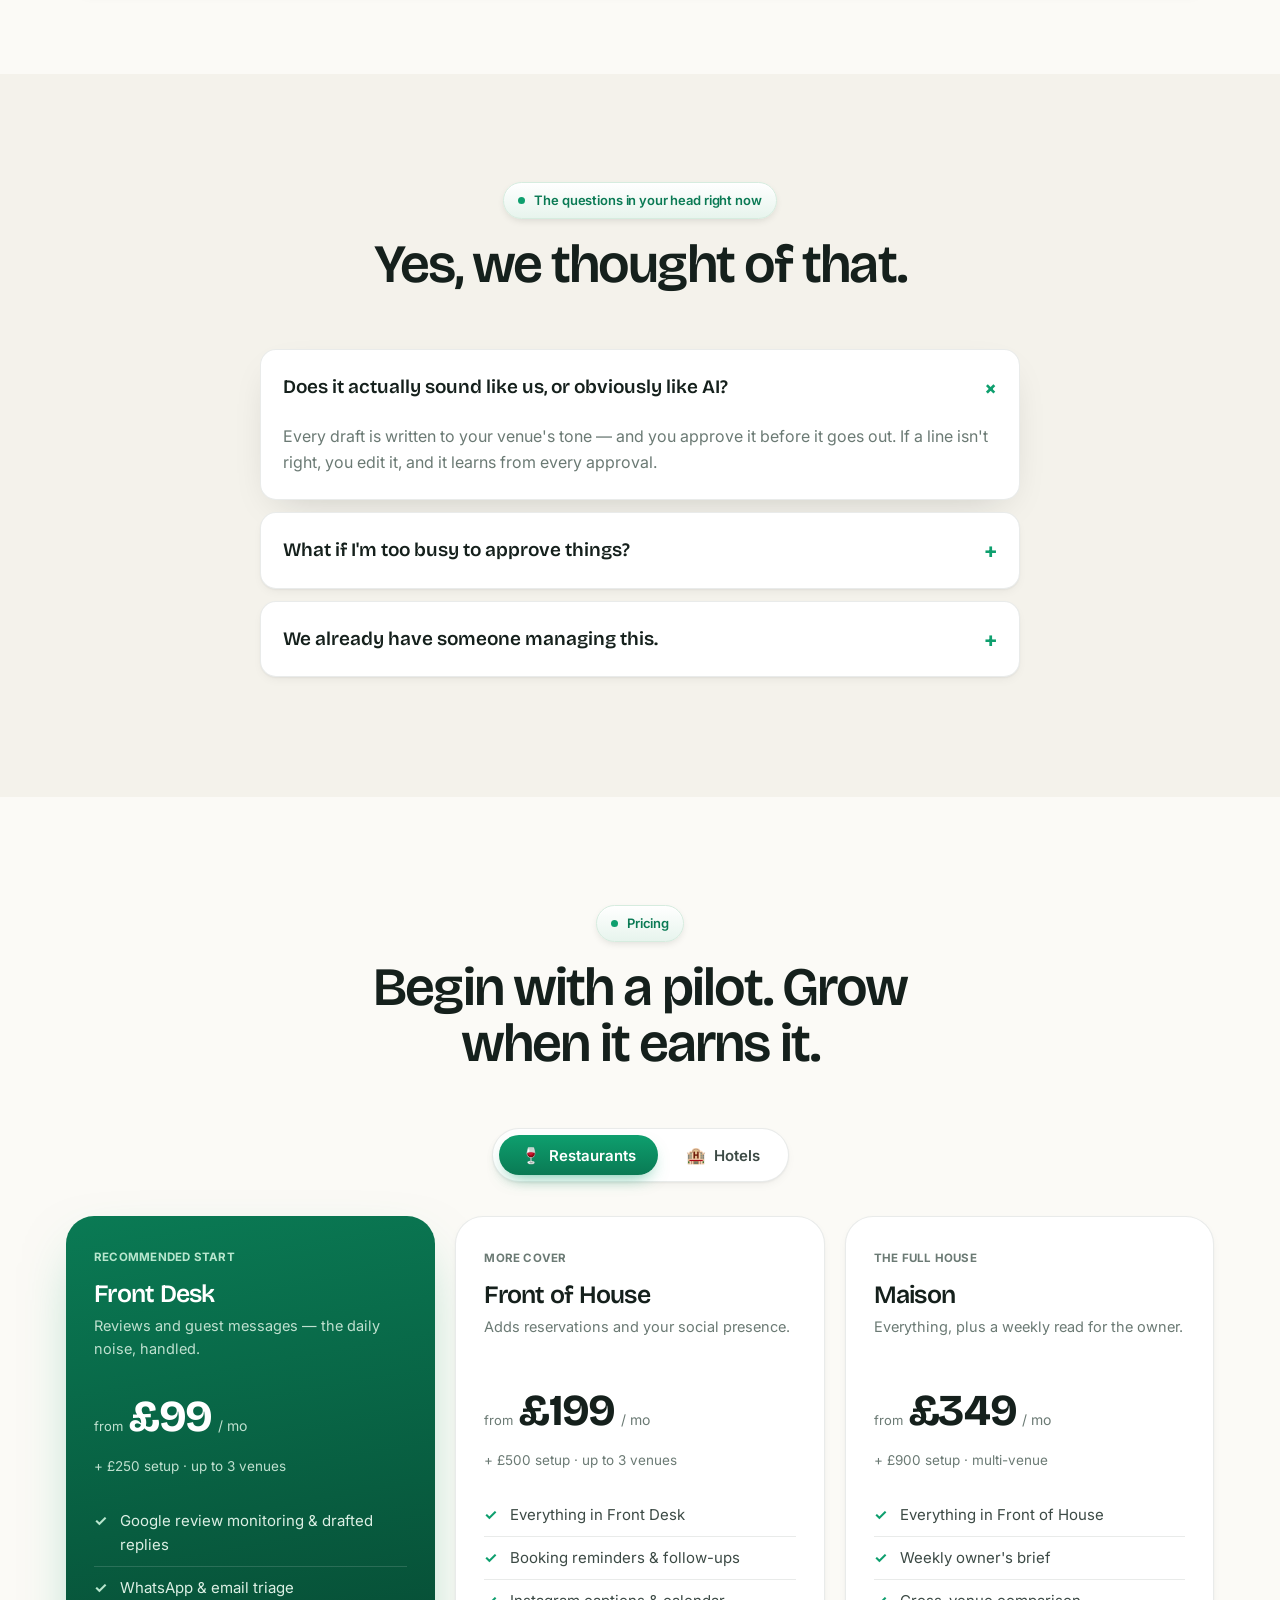
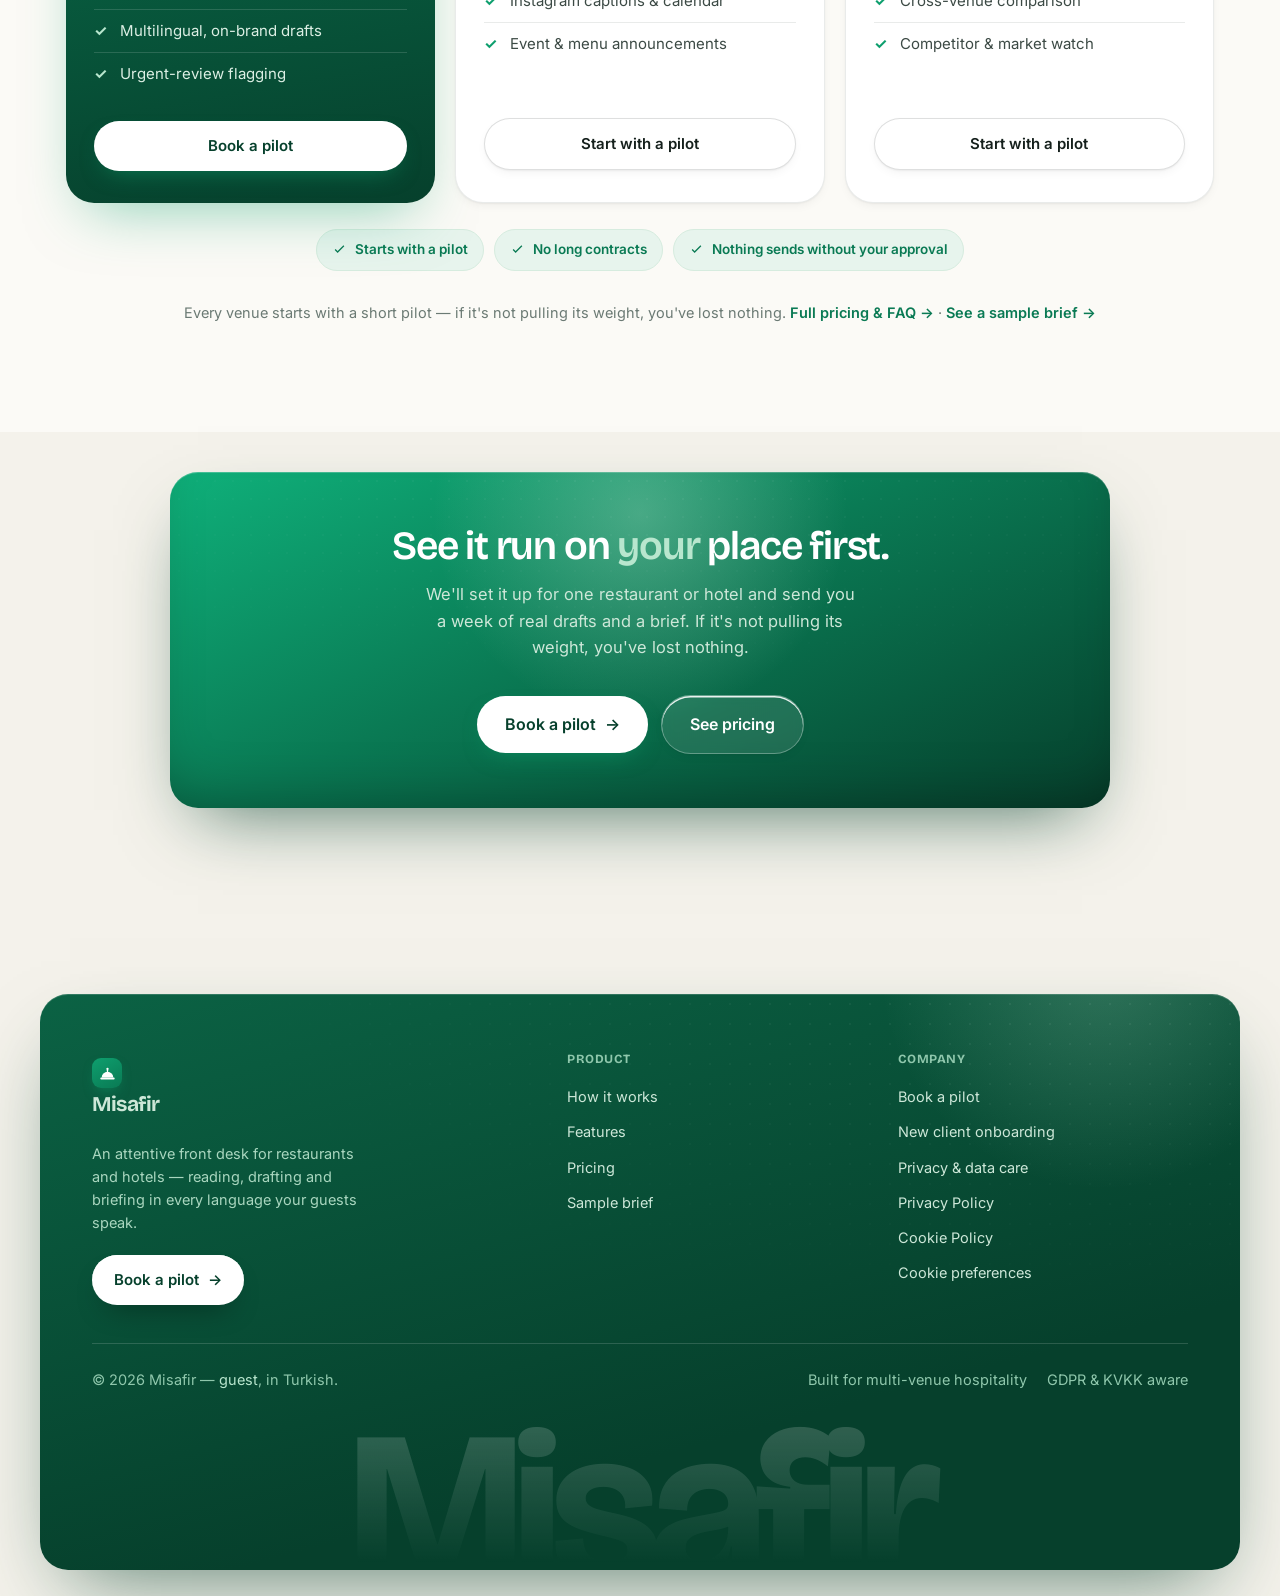
==== commit 0daa5aed: "Add cookie consent banner Add self-hosted cookie consent banner  Ask-once cookie banner (Accept/Decl" ====
--- a/index.html
+++ b/index.html
@@ -539,6 +539,7 @@
         <a href="how-it-works.html#trust">Privacy &amp; data care</a>
         <a href="privacy.html">Privacy Policy</a>
         <a href="cookies.html">Cookie Policy</a>
+        <a href="#" class="cookie-prefs">Cookie preferences</a>
       </div>
     </div>
     <div class="foot-bottom">
--- a/assets/style.css
+++ b/assets/style.css
@@ -791,6 +791,18 @@
 .foot-card .col a.foot-cta:hover{color:var(--brand-ink);transform:translateY(-2px)}
 @media(max-width:720px){.foot-card .foot-about{grid-column:1 / -1}}
 
-/* footer legal links (added with legal pages) */
-.foot-card .foot-bottom .legal a{color:#CDE7D8;text-decoration:none;transition:color .15s ease}
-.foot-card .foot-bottom .legal a:hover{color:#fff;text-decoration:underline}
+
+/* ── Cookie consent banner ───────────────────────────────────────────────── */
+.cookie-consent{position:fixed;left:0;right:0;bottom:0;z-index:9999;padding:14px;transform:translateY(130%);transition:transform .32s cubic-bezier(.22,1,.36,1)}
+.cookie-consent.is-open{transform:translateY(0)}
+.cc-inner{max-width:960px;margin:0 auto;background:#ffffff;color:#15201C;border:1px solid rgba(0,0,0,.12);border-radius:14px;padding:15px 18px;display:flex;gap:16px;align-items:center;justify-content:space-between;flex-wrap:wrap;box-shadow:0 12px 44px rgba(0,0,0,.30)}
+.cc-text{margin:0;font-size:14px;line-height:1.5;flex:1 1 300px}
+.cc-text a{color:#0A7A54;text-decoration:underline;text-underline-offset:2px}
+.cc-actions{display:flex;gap:10px;flex-shrink:0}
+.cc-btn{cursor:pointer;font:inherit;font-size:14px;font-weight:600;padding:9px 20px;border-radius:100px;border:1px solid transparent;transition:transform .15s ease,filter .15s ease,background .15s ease}
+.cc-btn:hover{transform:translateY(-1px)}
+.cc-decline{background:transparent;color:#15201C;border-color:rgba(0,0,0,.12)}
+.cc-decline:hover{border-color:#15201C}
+.cc-accept{background:#0E9F6E;color:#ffffff;border-color:#0E9F6E}
+.cc-accept:hover{filter:brightness(1.06)}
+@media (max-width:520px){.cc-inner{padding:14px}.cc-actions{width:100%}.cc-btn{flex:1}}
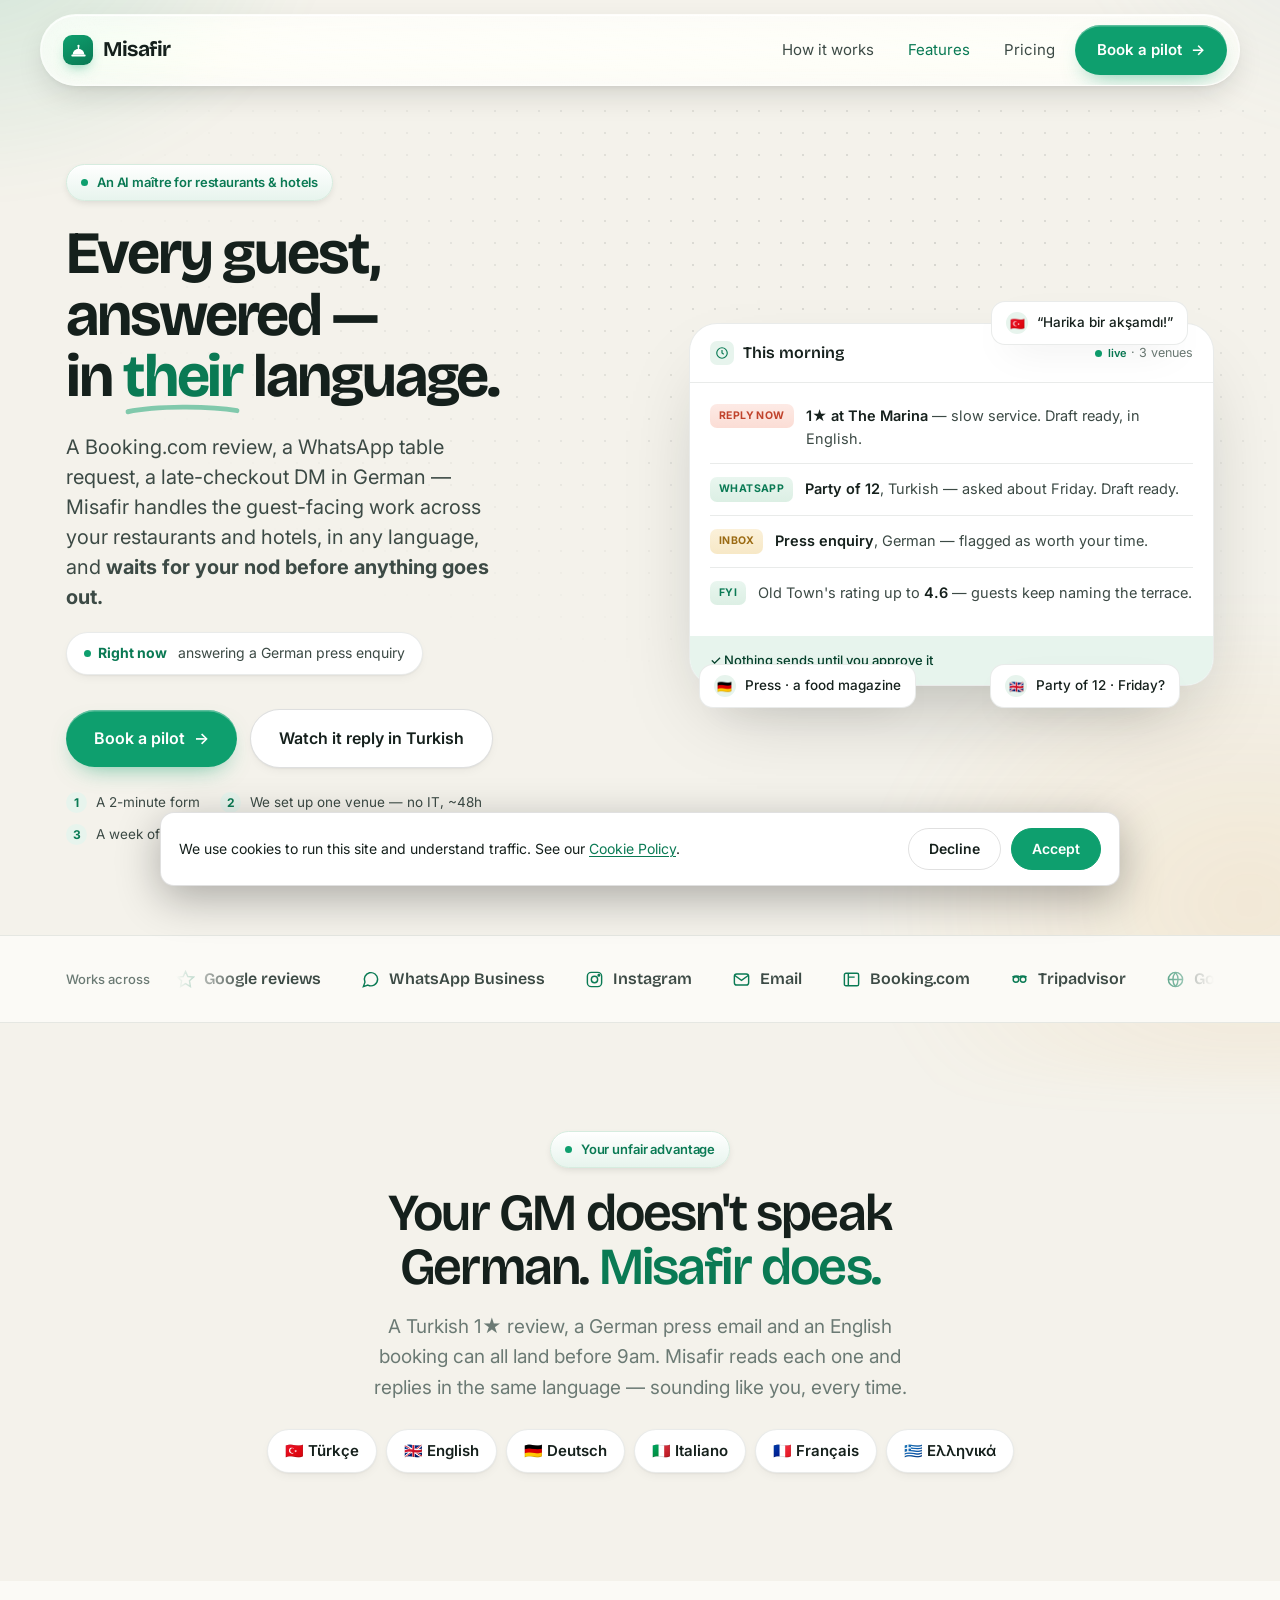
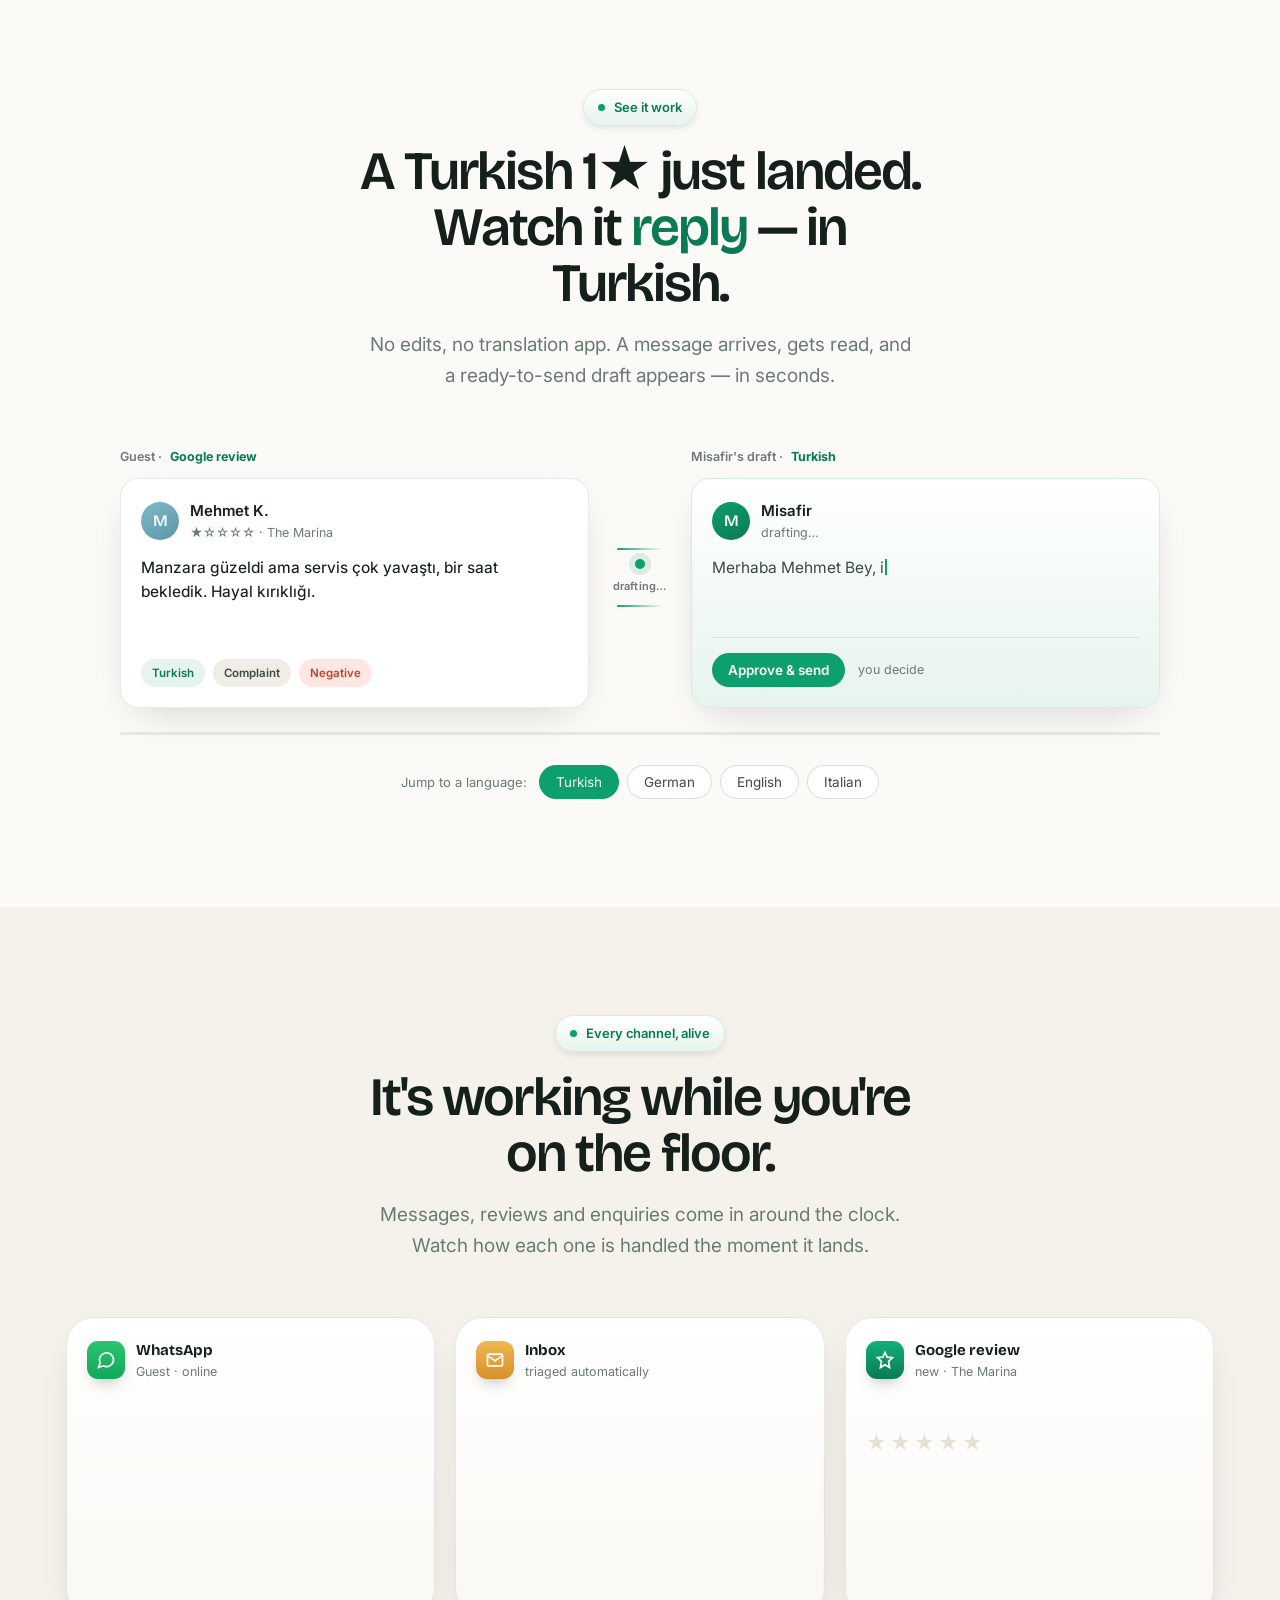
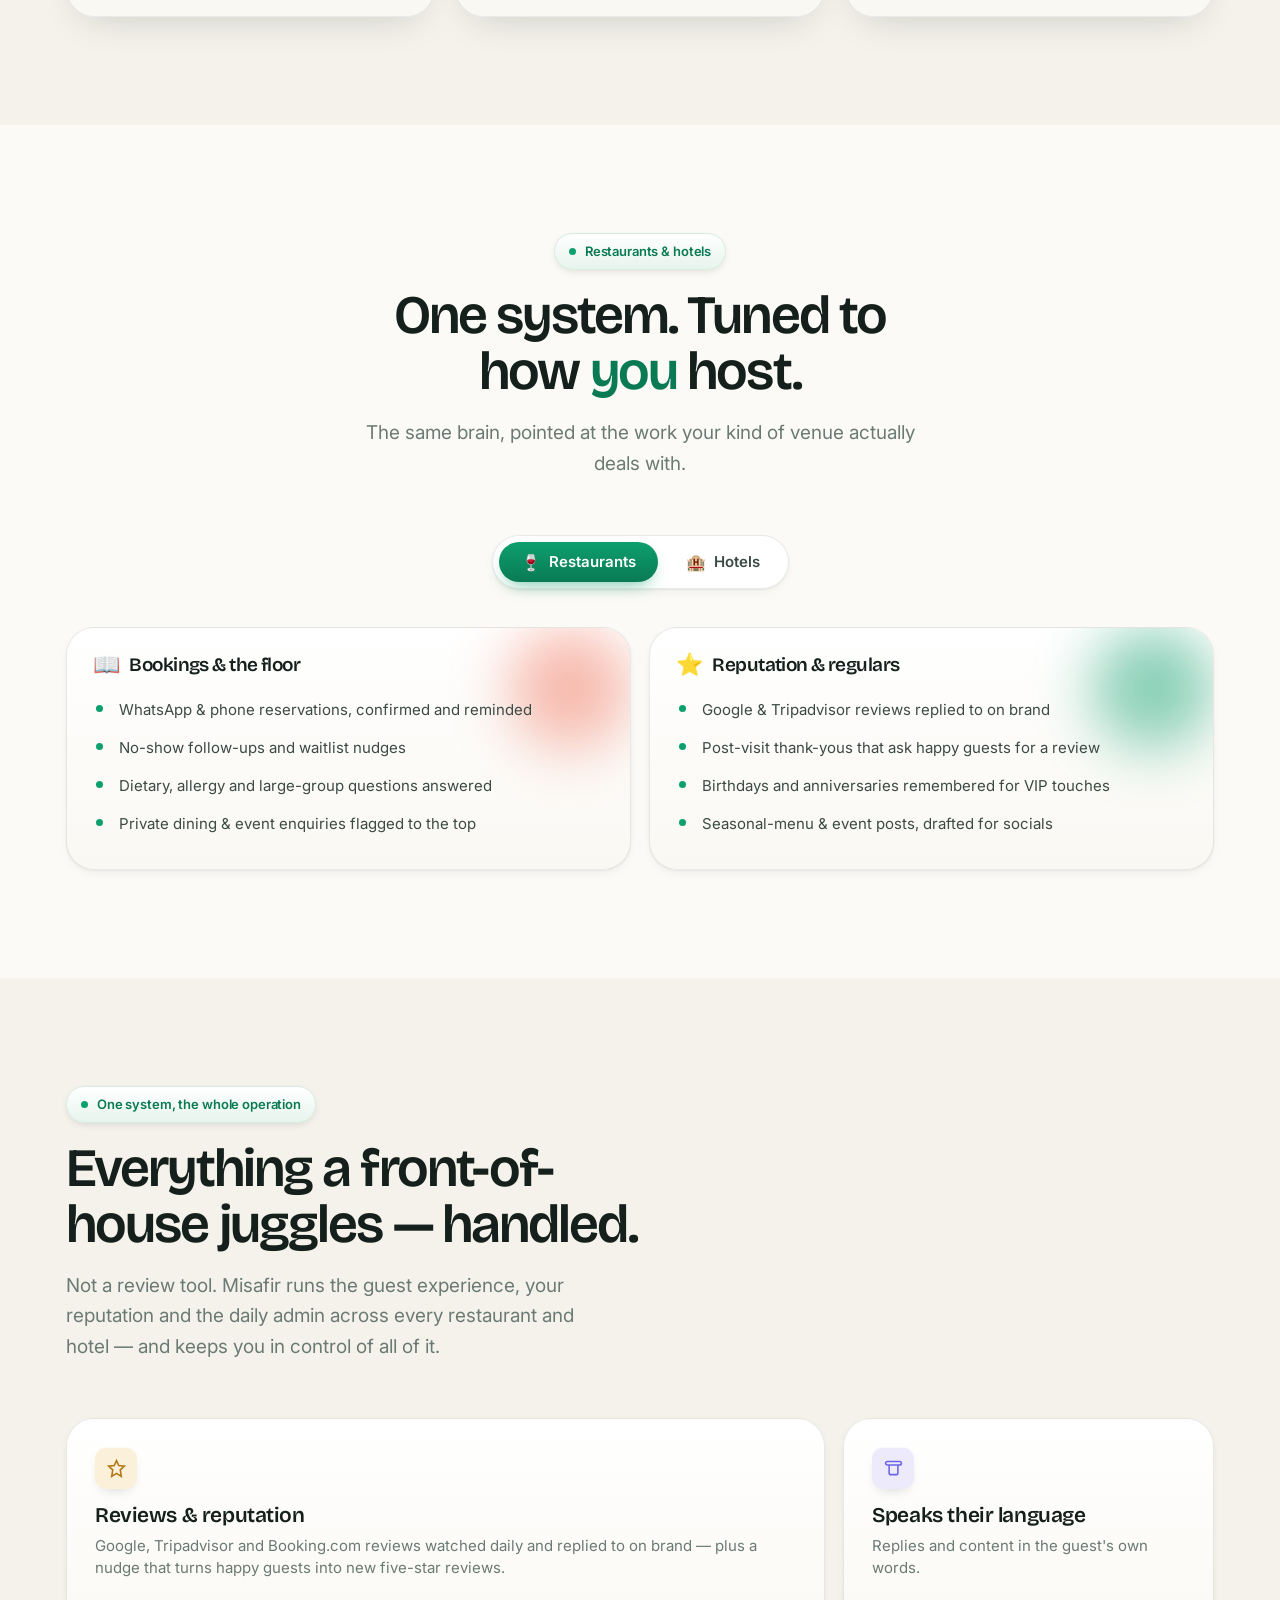
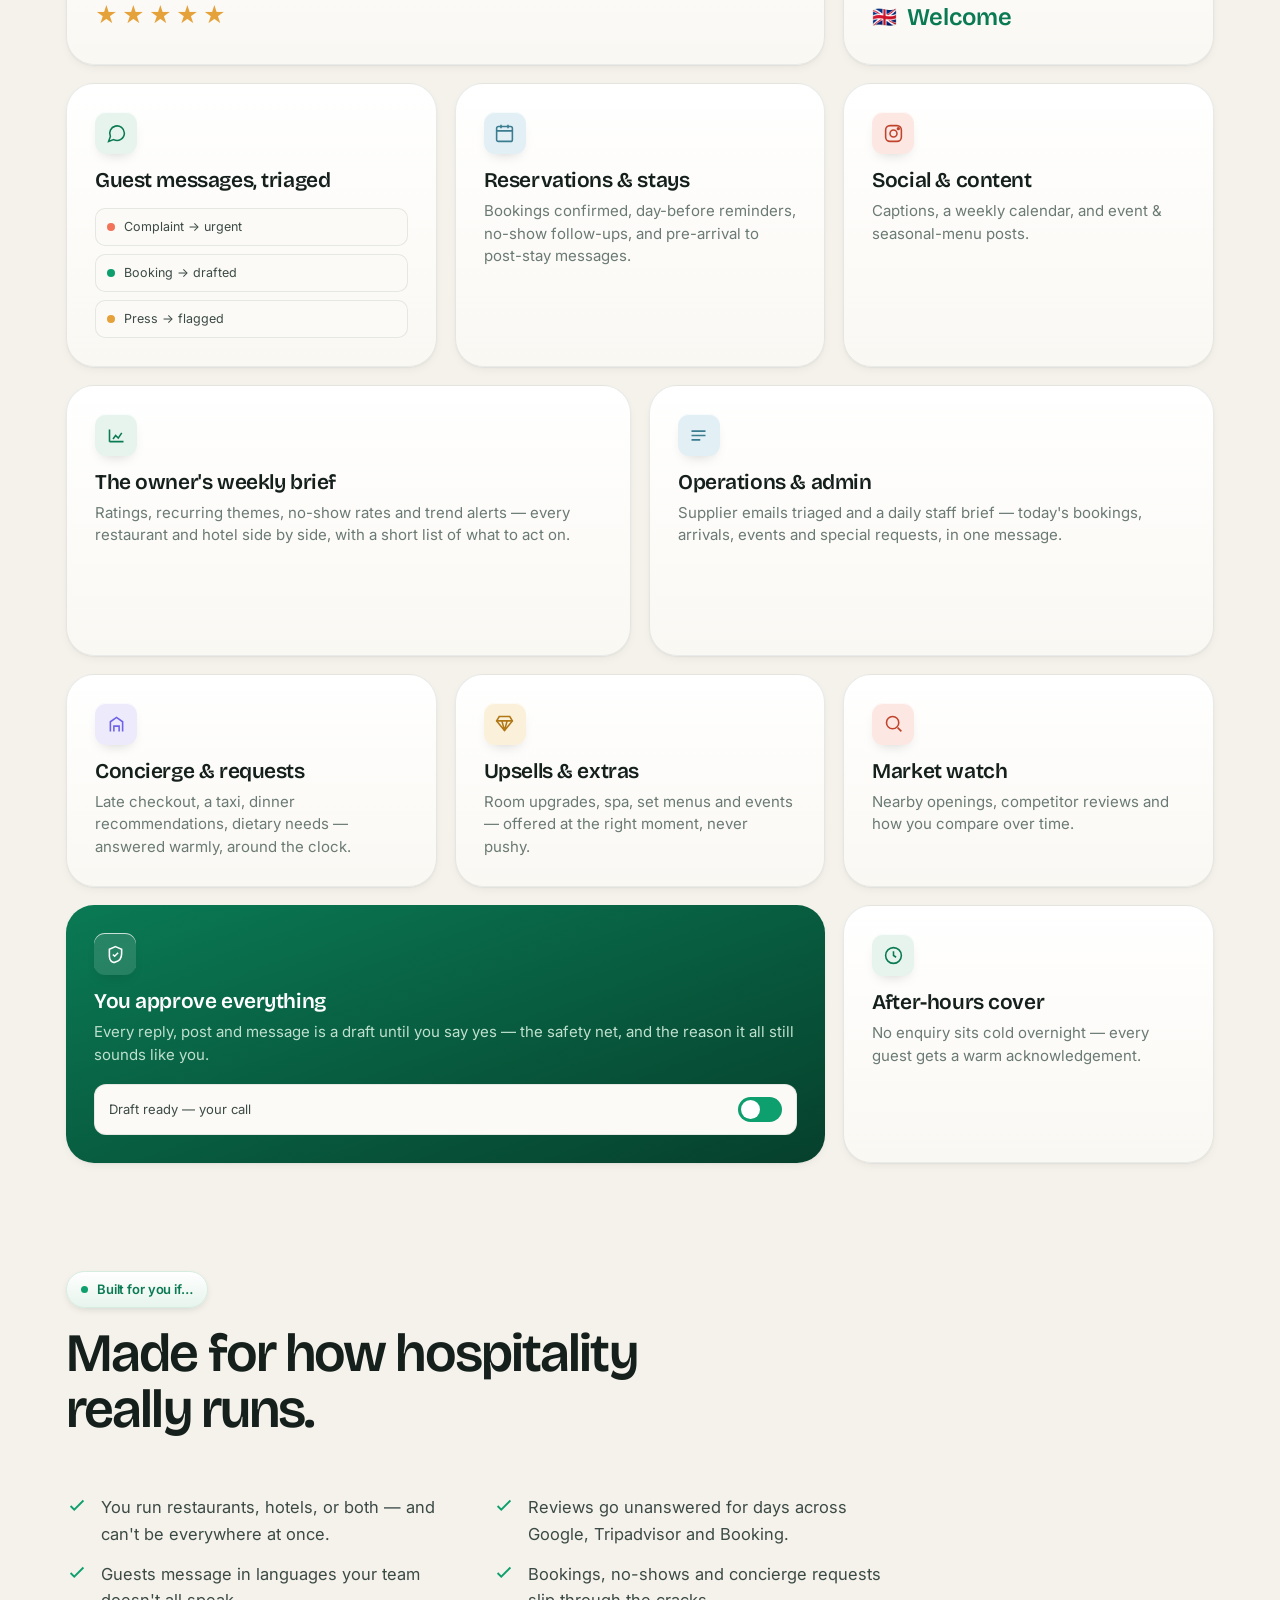
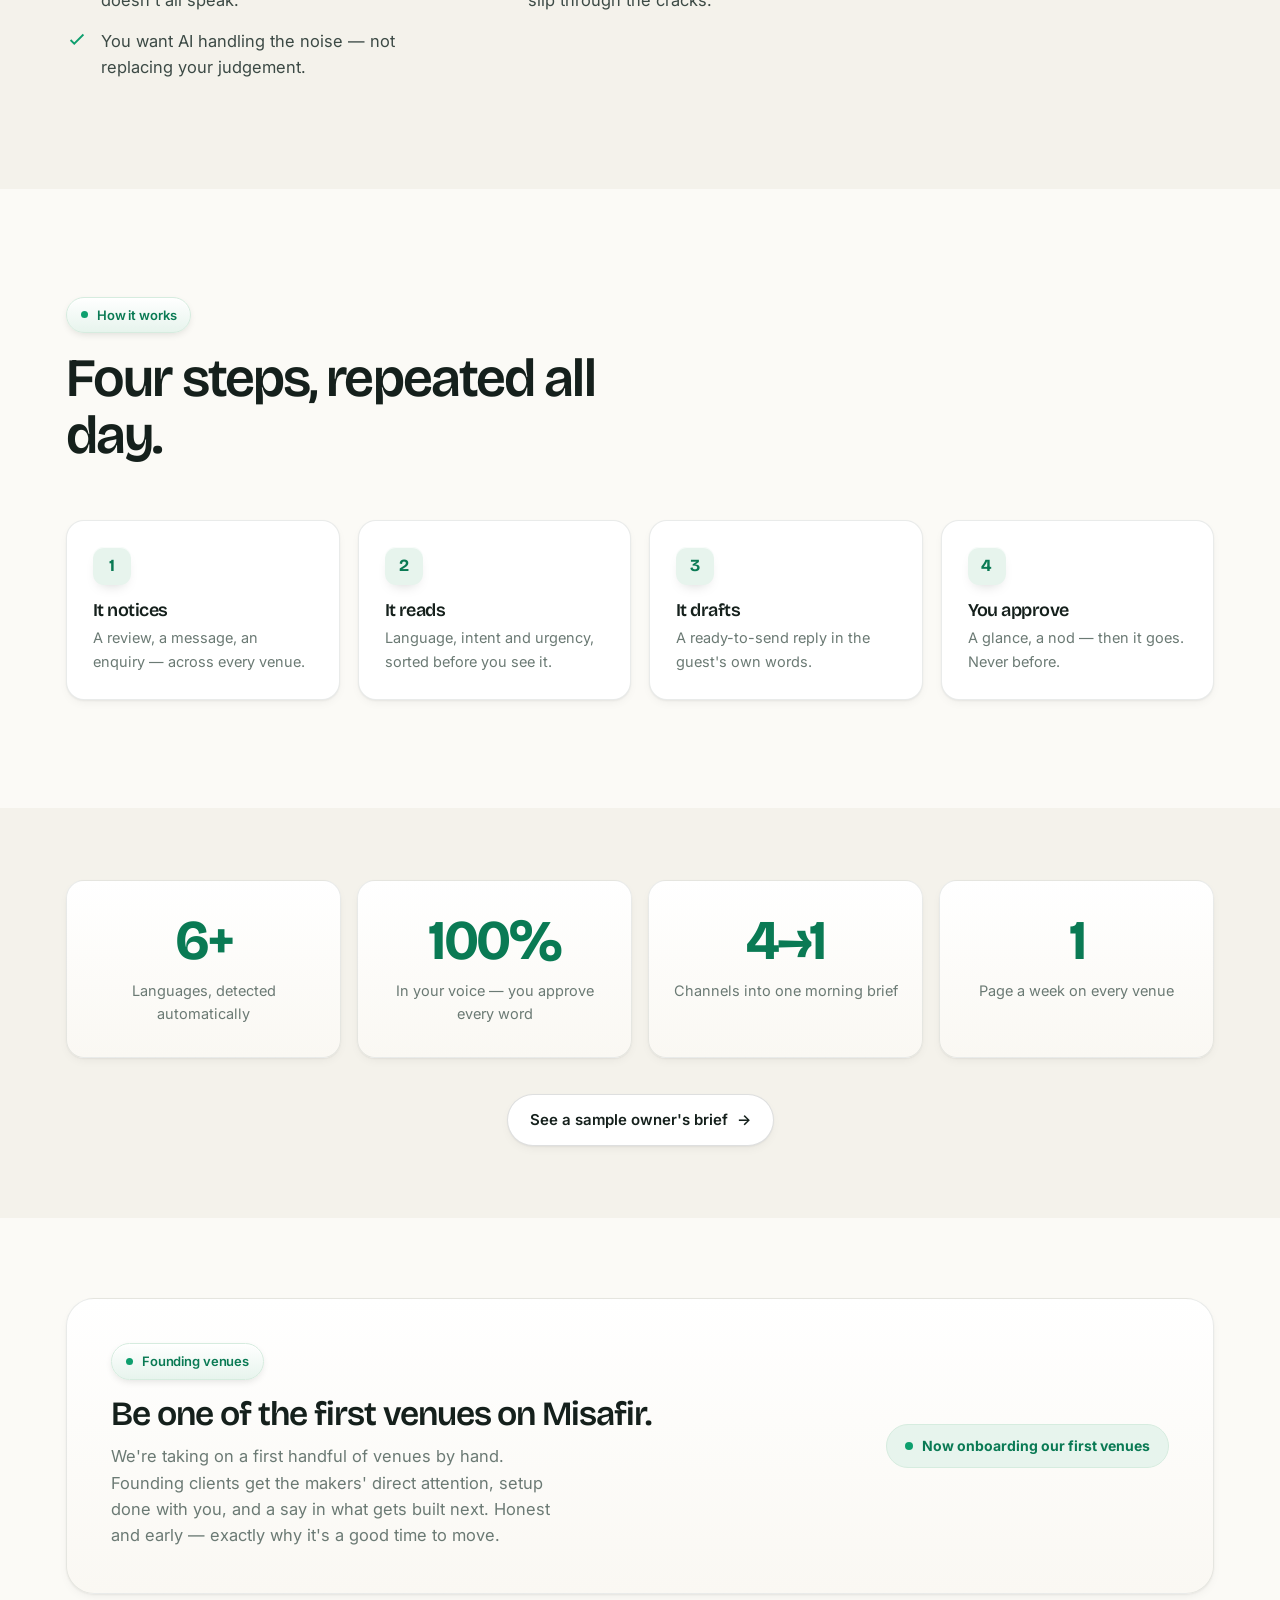
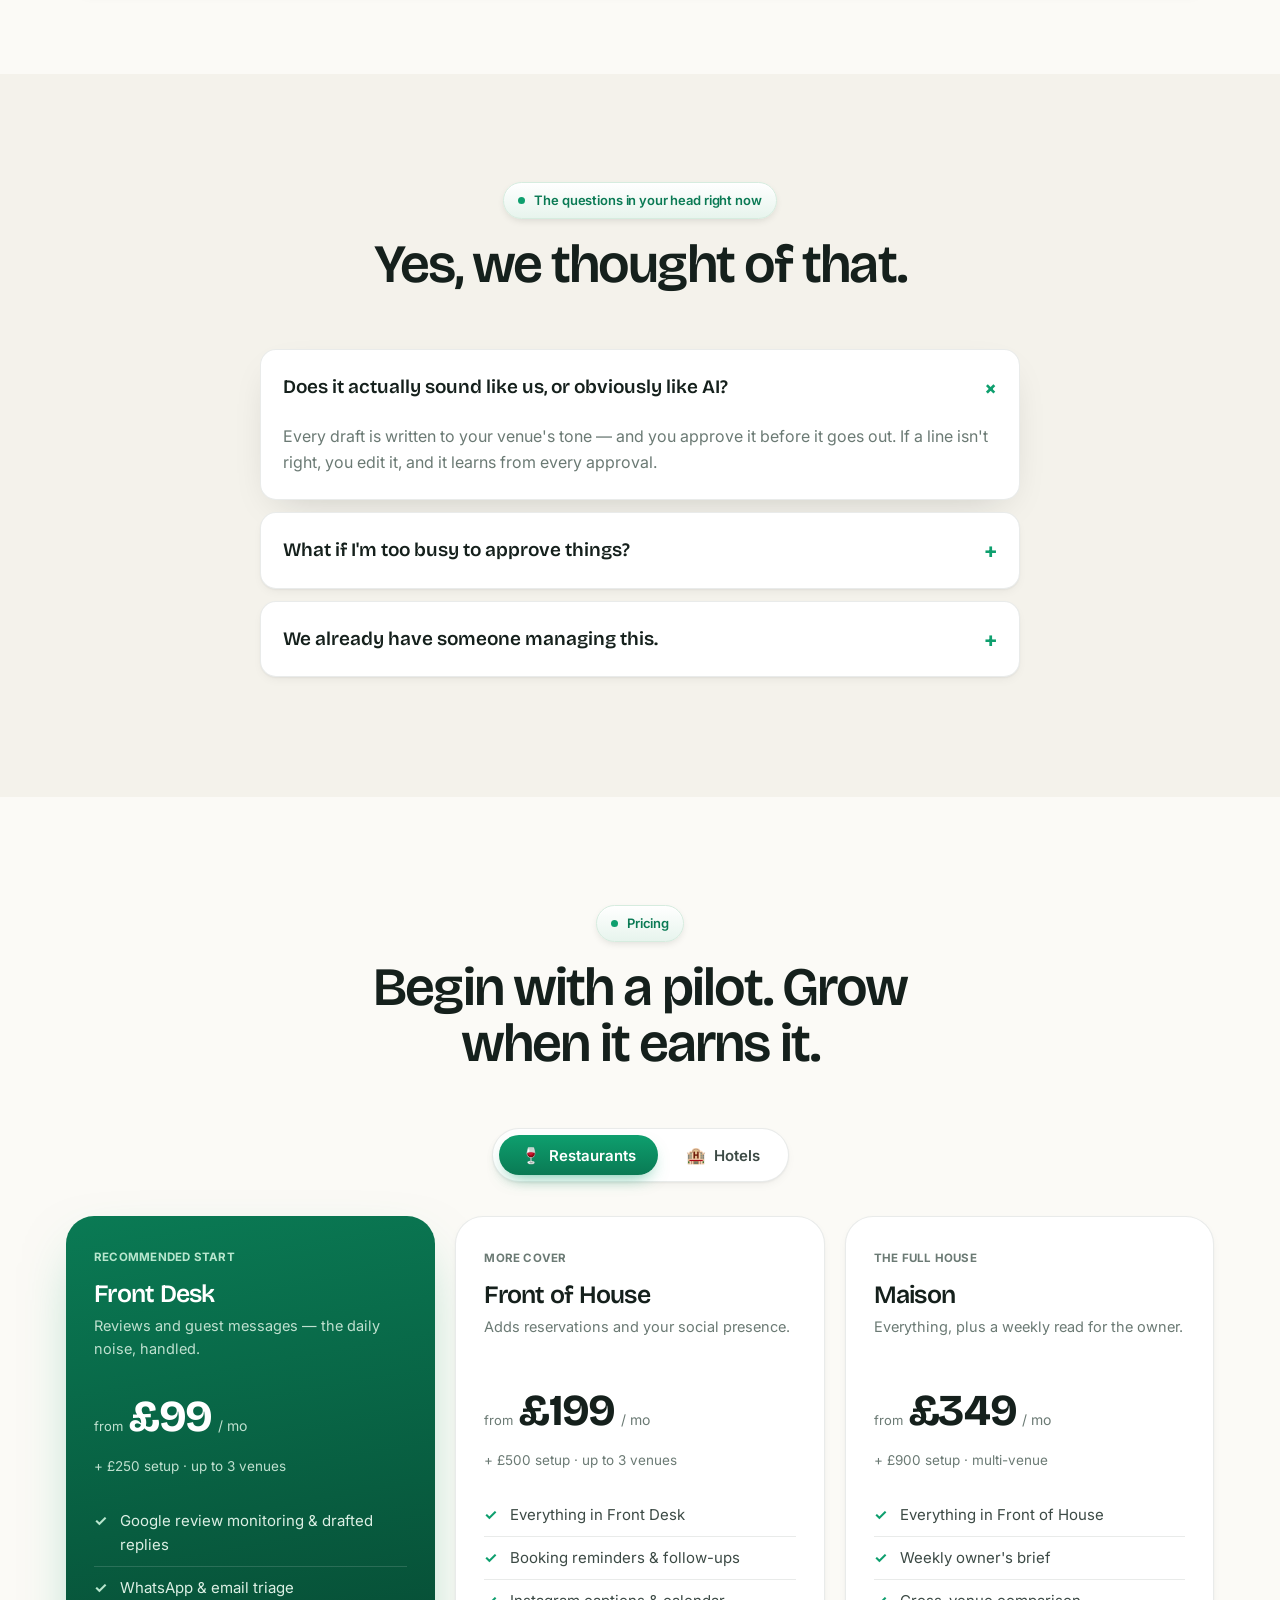
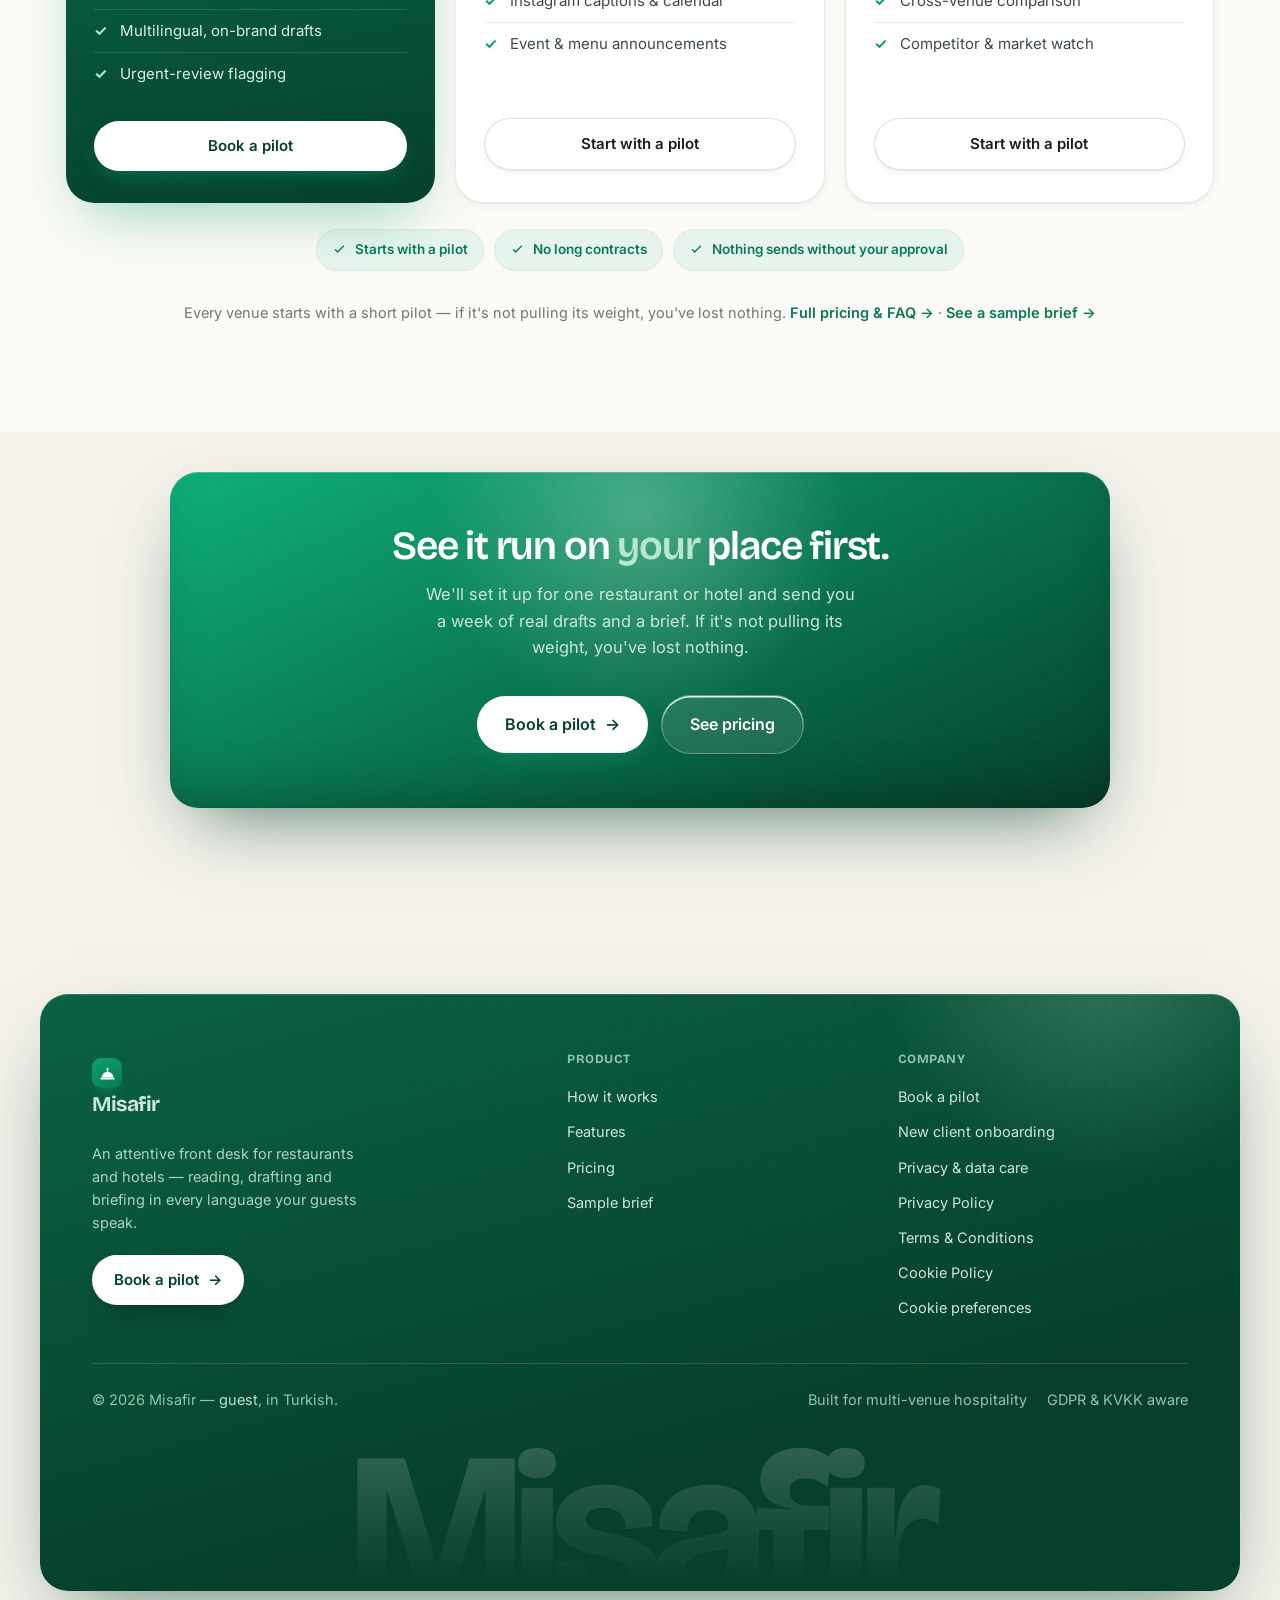
==== commit a146e39a: "Add Terms & Conditions page Add Terms & Conditions page  Terms & Conditions (Seam Studio, seamuk.com" ====
--- a/index.html
+++ b/index.html
@@ -538,6 +538,7 @@
         <a href="onboarding.html">New client onboarding</a>
         <a href="how-it-works.html#trust">Privacy &amp; data care</a>
         <a href="privacy.html">Privacy Policy</a>
+        <a href="terms.html">Terms &amp; Conditions</a>
         <a href="cookies.html">Cookie Policy</a>
         <a href="#" class="cookie-prefs">Cookie preferences</a>
       </div>
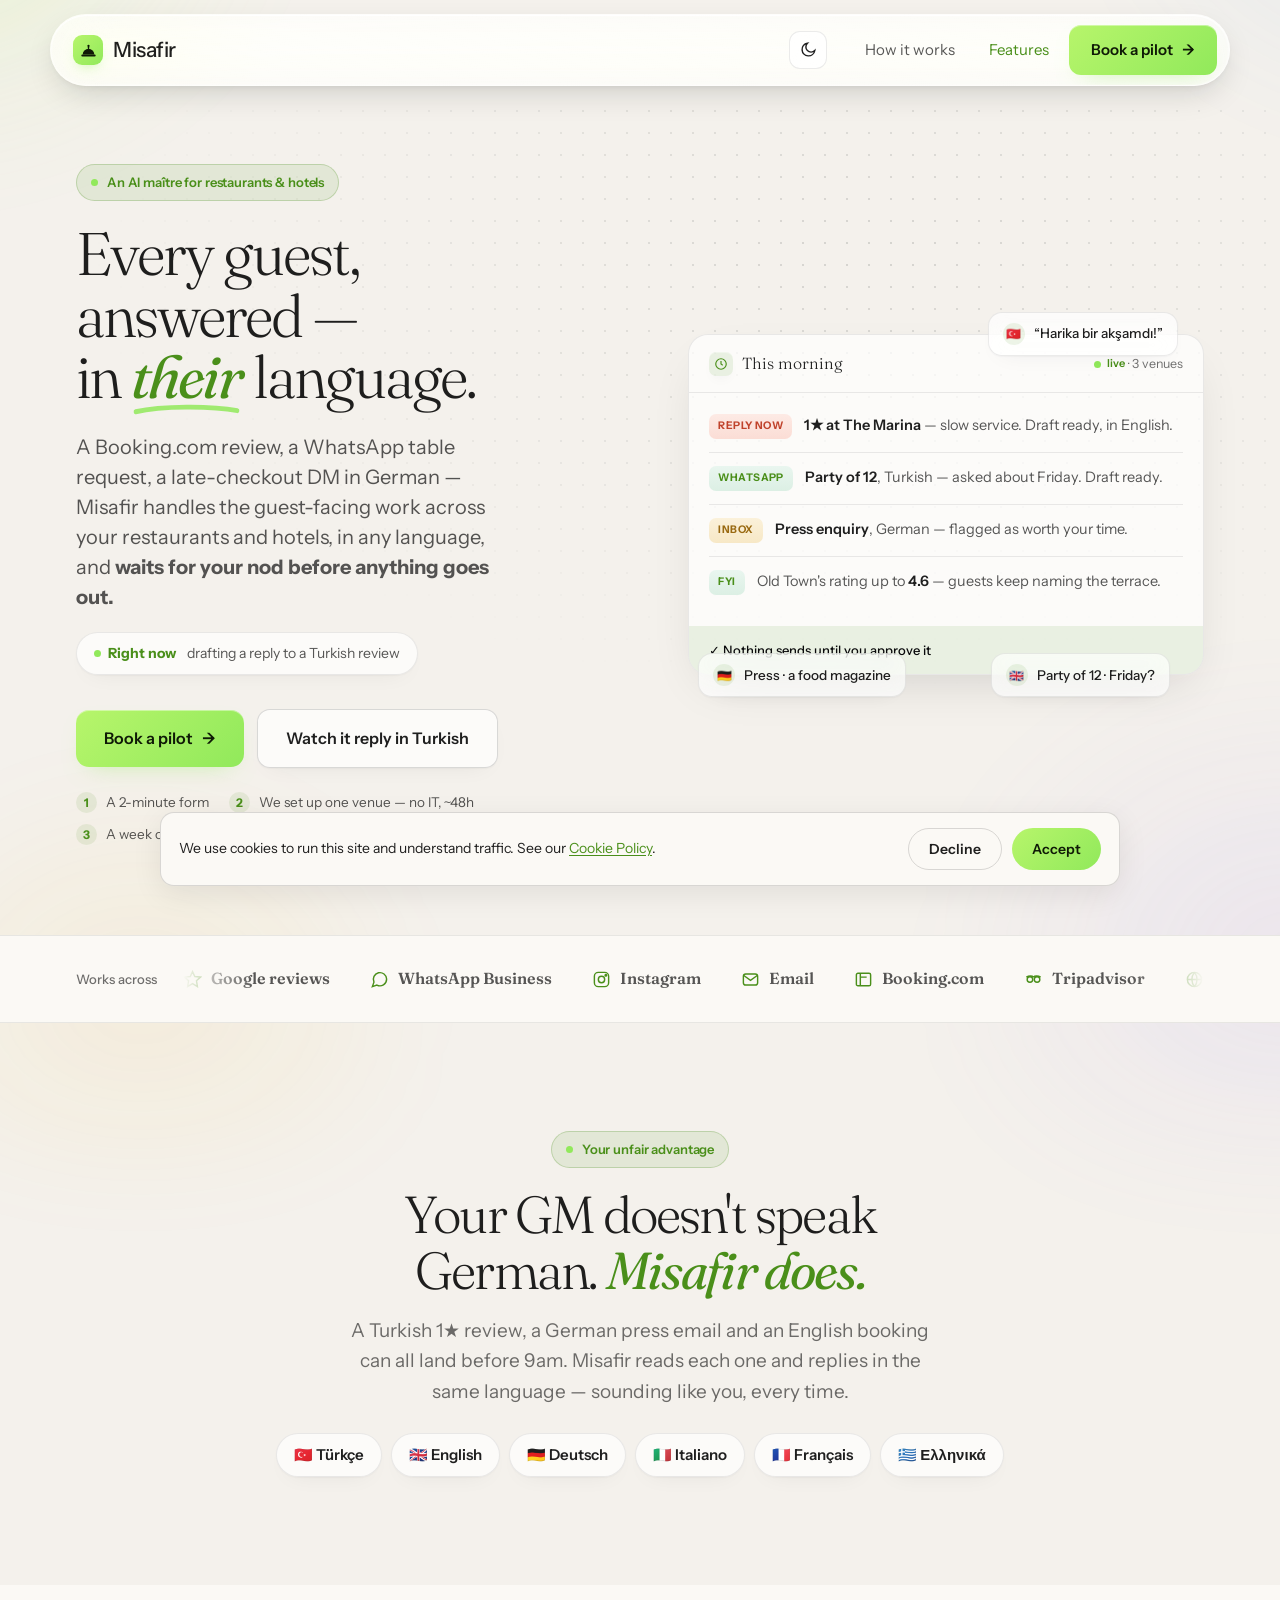
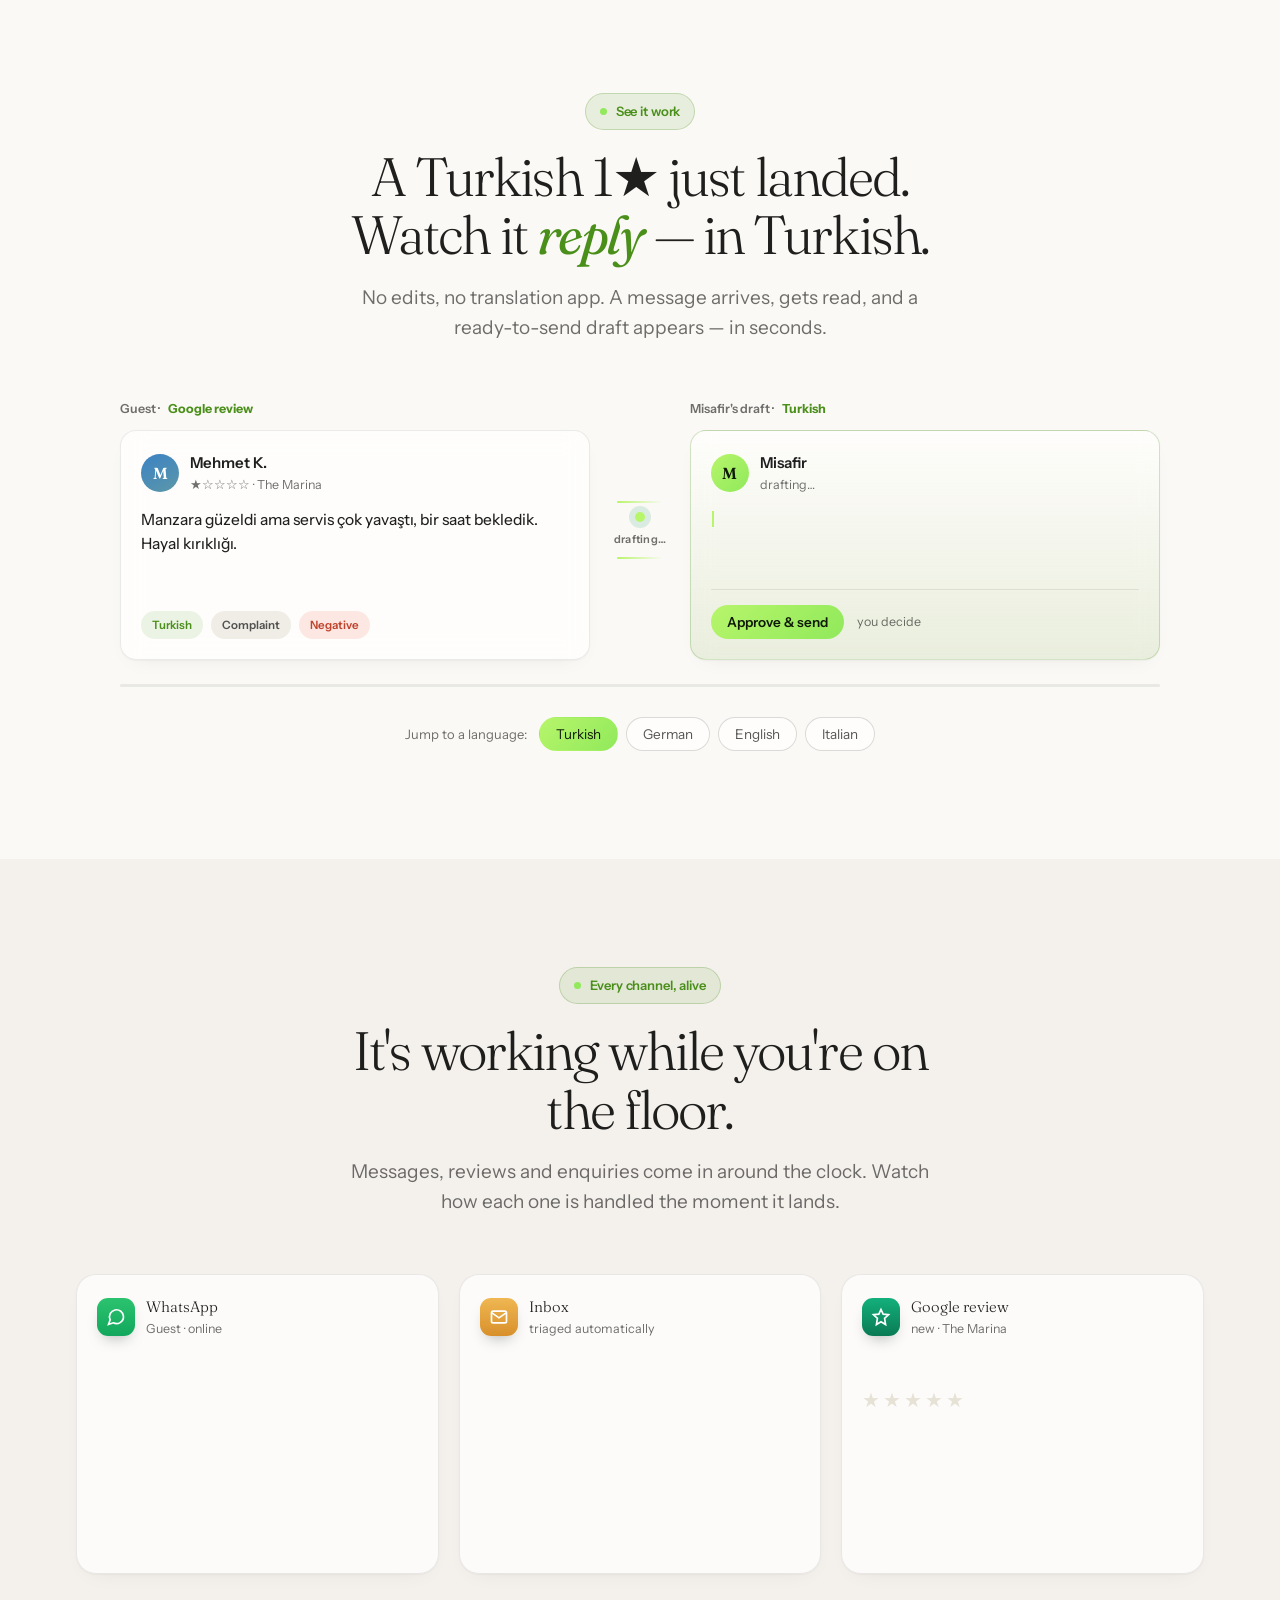
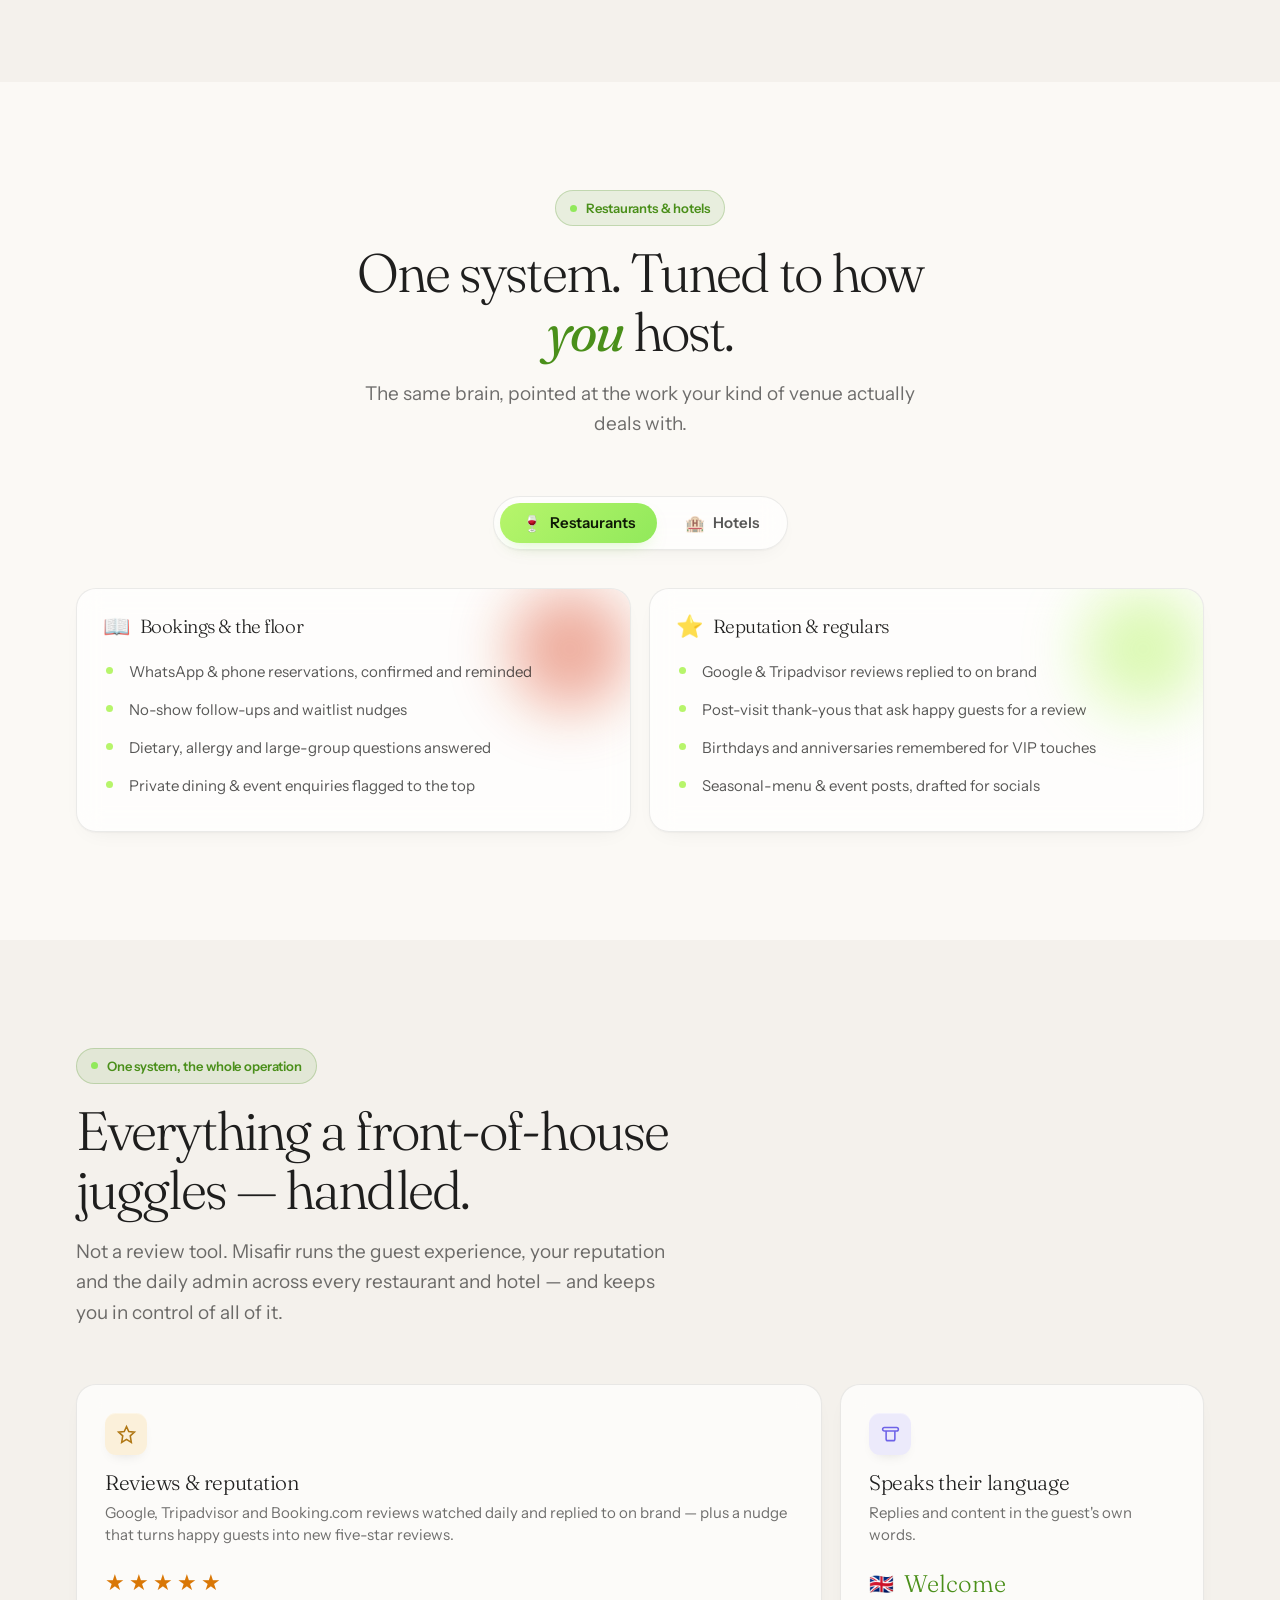
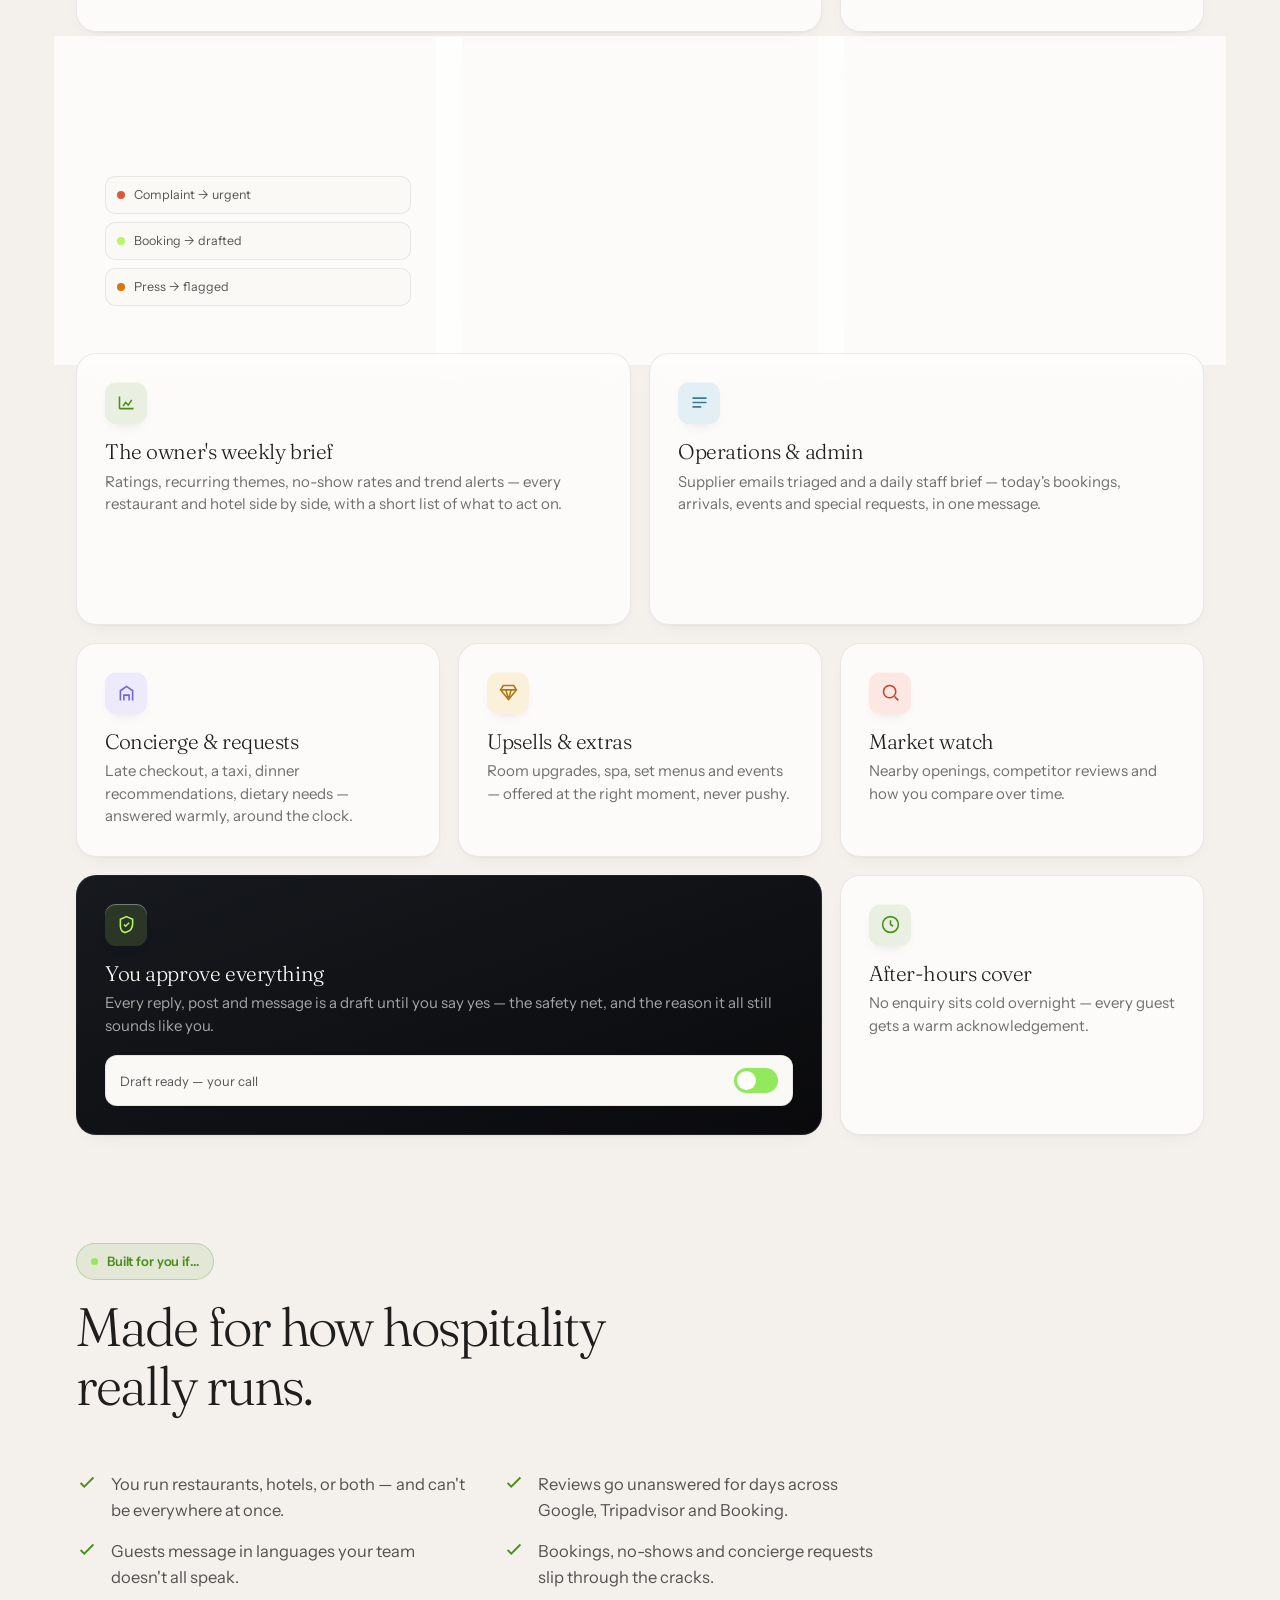
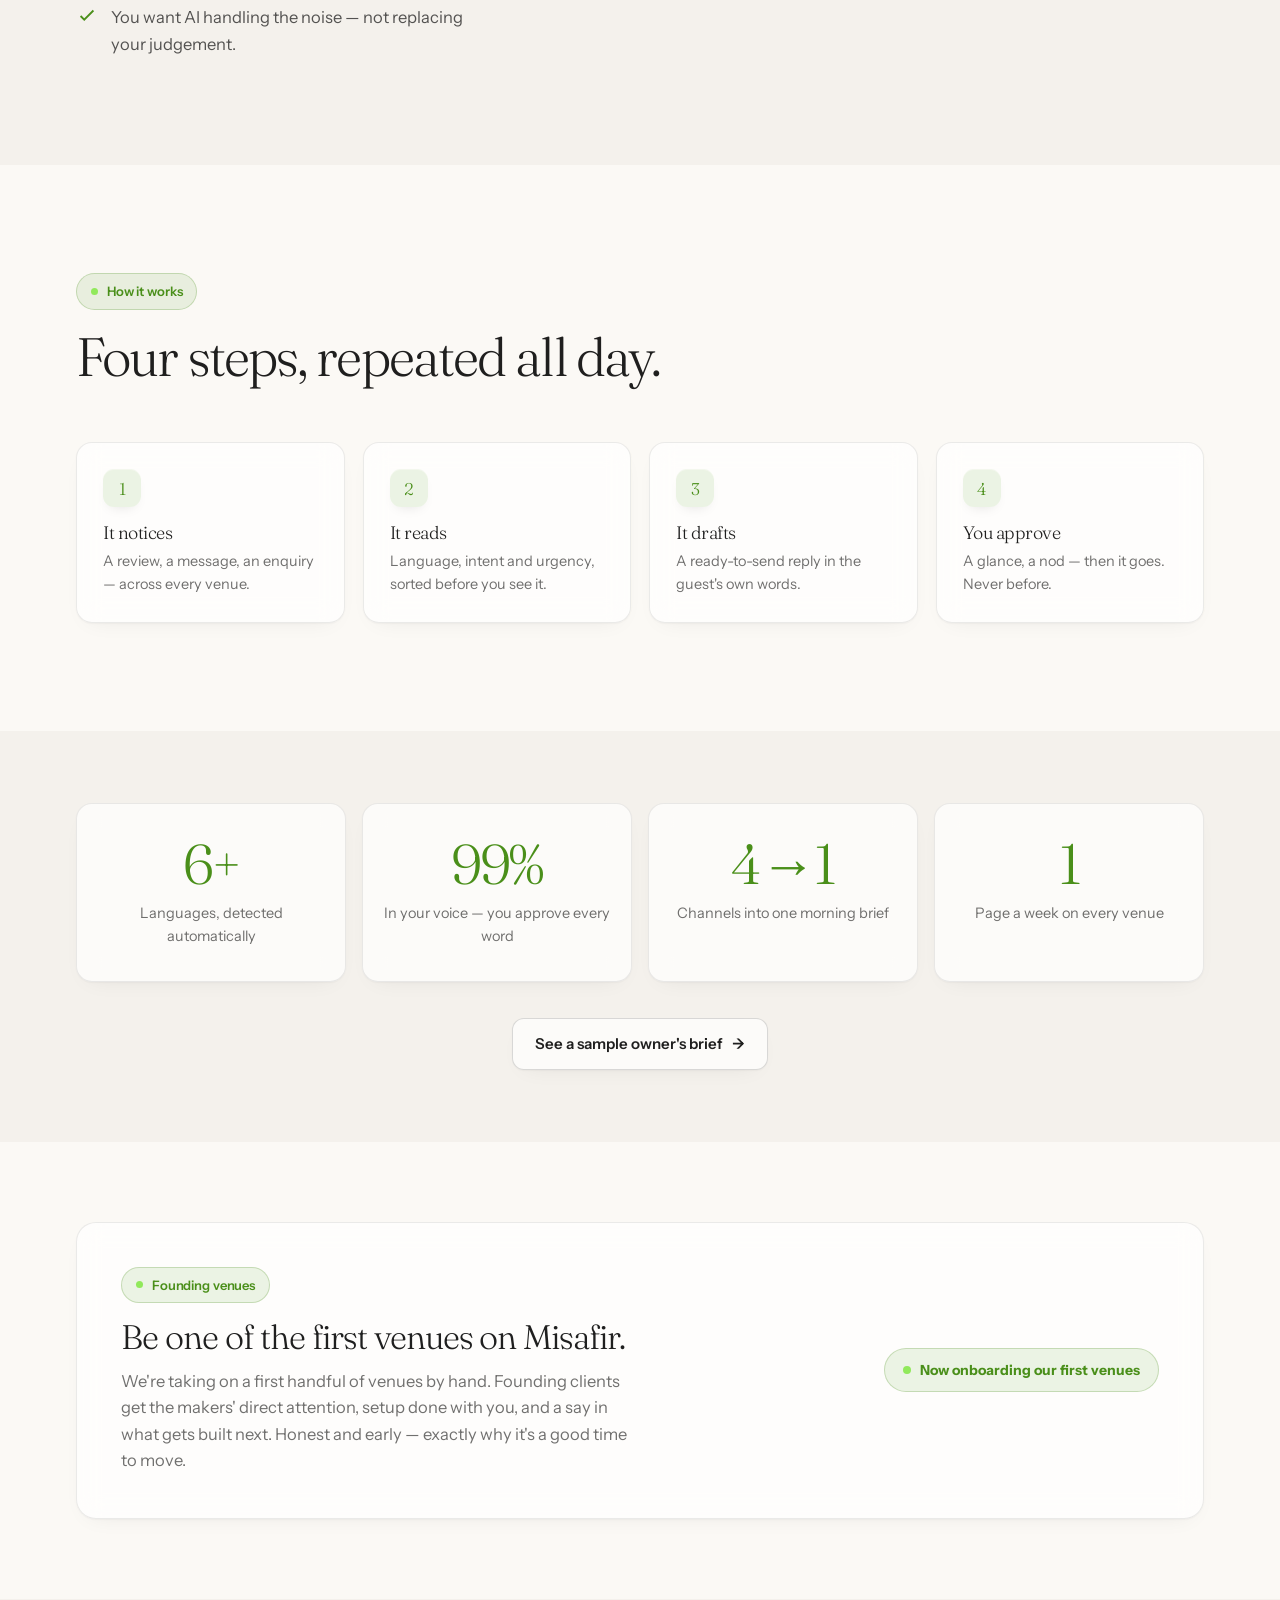
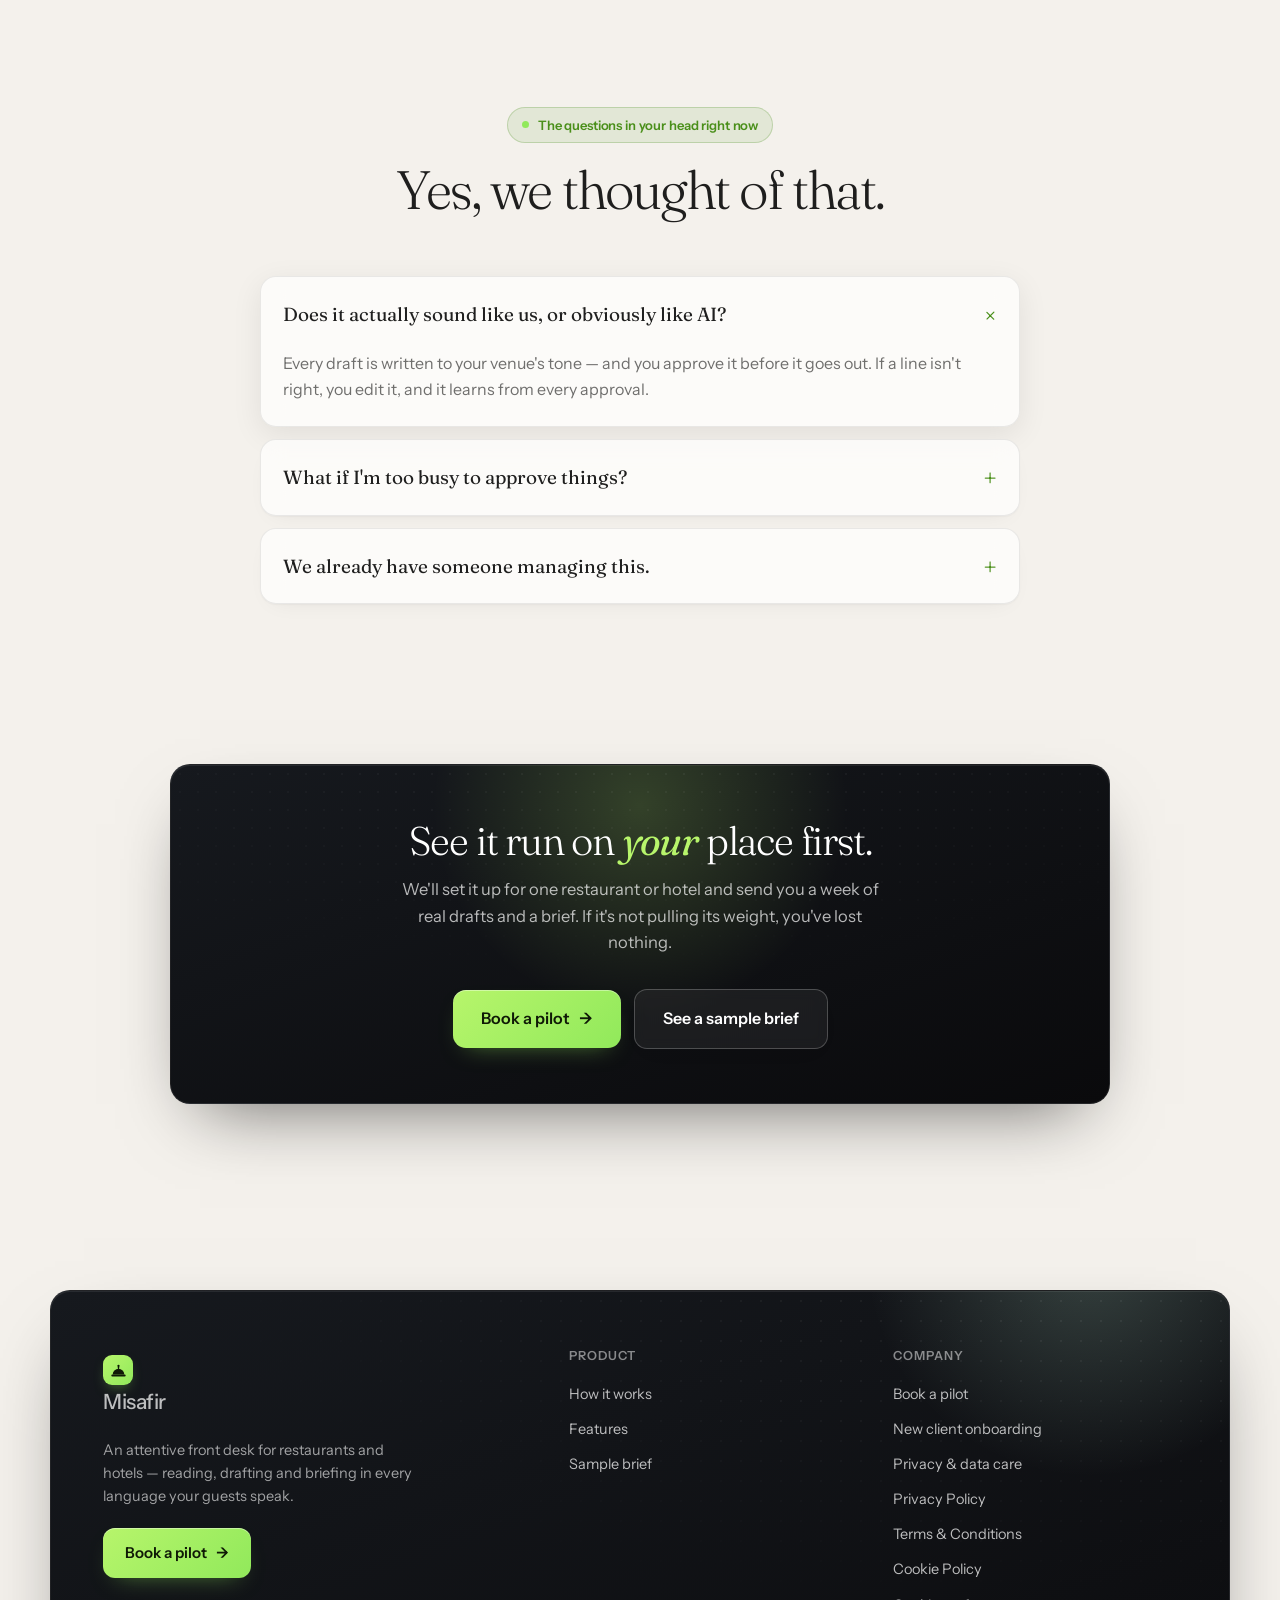
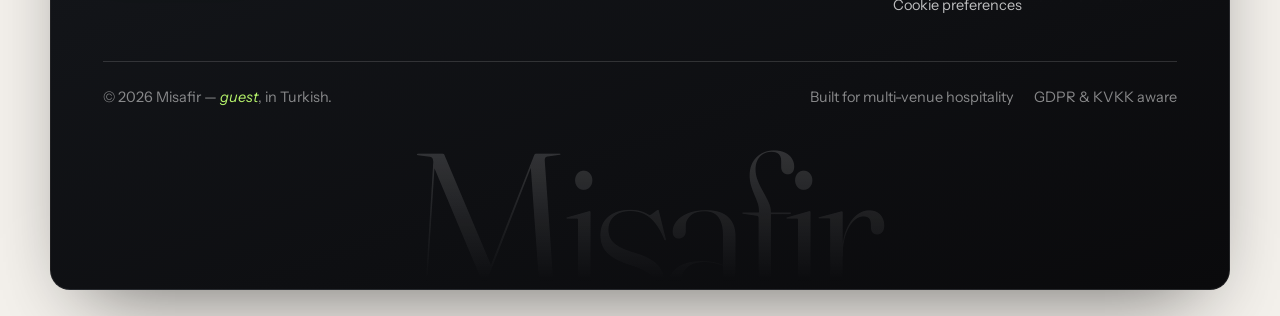
==== commit 6f902d85: "Re-theme Misafir to seamuk theme + remove pricing Restyle the whole Misafir site to the canonical Se" ====
--- a/index.html
+++ b/index.html
@@ -9,10 +9,10 @@
 <meta property="og:description" content="Reviews, messages, bookings, concierge, social and a weekly owner's brief — the whole guest-facing operation across your restaurants and hotels, in every language. You approve before anything goes live." />
 <meta property="og:type" content="website" />
 <link rel="icon" href="favicon.svg" type="image/svg+xml" />
-<script>document.documentElement.className+=' js';</script>
+<script>document.documentElement.className+=' js';(function(){try{var t=localStorage.getItem('misafir-theme');if(t)document.documentElement.setAttribute('data-theme',t);}catch(e){}})();</script>
 <link rel="preconnect" href="https://fonts.googleapis.com">
 <link rel="preconnect" href="https://fonts.gstatic.com" crossorigin>
-<link href="https://fonts.googleapis.com/css2?family=Bricolage+Grotesque:opsz,wght@12..96,400;12..96,500;12..96,600;12..96,700&family=Inter:wght@400;500;600;700&display=swap" rel="stylesheet">
+<link href="https://fonts.googleapis.com/css2?family=Fraunces:ital,opsz,wght@0,9..144,300..600;1,9..144,300..600&family=Instrument+Sans:wght@400;500;600&family=JetBrains+Mono:wght@400;500&display=swap" rel="stylesheet">
 <link rel="stylesheet" href="assets/style.css" />
 </head>
 <body>
@@ -20,11 +20,11 @@
 <nav>
   <div class="wrap nav-inner">
     <a href="index.html" class="brand"><span class="mark"><svg viewBox="0 0 28 28" fill="currentColor" aria-hidden="true"><circle cx="14" cy="7.4" r="1.7"/><rect x="13.1" y="8.4" width="1.8" height="4" rx="0.9"/><path d="M5.5 20a8.5 8.5 0 0 1 17 0Z"/><rect x="3.4" y="19.9" width="21.2" height="2.9" rx="1.45"/></svg></span>Misafir</a>
+    <button class="theme-toggle" type="button" aria-label="Toggle dark mode" aria-pressed="false"><svg class="i-sun" viewBox="0 0 24 24" fill="none" stroke="currentColor" stroke-width="1.9" aria-hidden="true"><circle cx="12" cy="12" r="4.2"/><path d="M12 2v2.5M12 19.5V22M2 12h2.5M19.5 12H22M4.9 4.9l1.8 1.8M17.3 17.3l1.8 1.8M19.1 4.9l-1.8 1.8M6.7 17.3l-1.8 1.8"/></svg><svg class="i-moon" viewBox="0 0 24 24" fill="none" stroke="currentColor" stroke-width="1.9" aria-hidden="true"><path d="M21 12.8A8.5 8.5 0 1 1 11.2 3a6.6 6.6 0 0 0 9.8 9.8z"/></svg></button>
     <button class="nav-toggle" aria-label="Menu" aria-expanded="false"><span></span><span></span><span></span></button>
     <div class="nav-links">
       <a href="how-it-works.html" data-page="how-it-works.html">How it works</a>
       <a href="index.html#features" data-page="index.html">Features</a>
-      <a href="pricing.html" data-page="pricing.html">Pricing</a>
       <a href="contact.html" class="btn">Book a pilot <span class="arr">→</span></a>
     </div>
   </div>
@@ -419,99 +419,14 @@
   </div>
 </section>
 
-<!-- pricing preview -->
-<section id="pricing" class="tint">
-  <div class="wrap">
-    <div class="sec-head center reveal">
-      <span class="eyebrow"><span class="dot"></span>Pricing</span>
-      <h2>Begin with a pilot. Grow when it earns it.</h2>
-    </div>
-    <div class="aud pricing-toggle reveal" role="tablist">
-      <button class="on" type="button" data-price="rest"><span class="e">🍷</span> Restaurants</button>
-      <button type="button" data-price="hotel"><span class="e">🏨</span> Hotels</button>
-    </div>
-    <div class="tiers">
-      <div class="tier feature reveal">
-        <div class="rec">Recommended start</div>
-        <h3>Front Desk</h3>
-        <div class="who">Reviews and guest messages — the daily noise, handled.</div>
-        <div class="price-block" data-mode="rest">
-          <div class="price"><span class="from">from</span><span class="amt">£99</span><span class="per">/ mo</span></div>
-          <div class="setup">+ £250 setup · up to 3 venues</div>
-        </div>
-        <div class="price-block" data-mode="hotel" hidden>
-          <div class="price"><span class="amt">£3</span><span class="per">/ room / mo</span></div>
-          <div class="floor">£79/mo minimum</div>
-          <div class="setup">+ £250 setup · per hotel</div>
-        </div>
-        <ul>
-          <li>Google review monitoring &amp; drafted replies</li>
-          <li>WhatsApp &amp; email triage</li>
-          <li>Multilingual, on-brand drafts</li>
-          <li>Urgent-review flagging</li>
-        </ul>
-        <a href="contact.html" class="btn btn-block">Book a pilot</a>
-      </div>
-      <div class="tier reveal d1">
-        <div class="rec alt">More cover</div>
-        <h3>Front of House</h3>
-        <div class="who">Adds reservations and your social presence.</div>
-        <div class="price-block" data-mode="rest">
-          <div class="price"><span class="from">from</span><span class="amt">£199</span><span class="per">/ mo</span></div>
-          <div class="setup">+ £500 setup · up to 3 venues</div>
-        </div>
-        <div class="price-block" data-mode="hotel" hidden>
-          <div class="price"><span class="amt">£5</span><span class="per">/ room / mo</span></div>
-          <div class="floor">£149/mo minimum</div>
-          <div class="setup">+ £500 setup · per hotel</div>
-        </div>
-        <ul>
-          <li>Everything in Front Desk</li>
-          <li>Booking reminders &amp; follow-ups</li>
-          <li>Instagram captions &amp; calendar</li>
-          <li>Event &amp; menu announcements</li>
-        </ul>
-        <a href="contact.html" class="btn btn-ghost btn-block">Start with a pilot</a>
-      </div>
-      <div class="tier reveal d2">
-        <div class="rec alt">The full house</div>
-        <h3>Maison</h3>
-        <div class="who">Everything, plus a weekly read for the owner.</div>
-        <div class="price-block" data-mode="rest">
-          <div class="price"><span class="from">from</span><span class="amt">£349</span><span class="per">/ mo</span></div>
-          <div class="setup">+ £900 setup · multi-venue</div>
-        </div>
-        <div class="price-block" data-mode="hotel" hidden>
-          <div class="price"><span class="amt">£7</span><span class="per">/ room / mo</span></div>
-          <div class="floor">£249/mo minimum</div>
-          <div class="setup">+ £900 setup · per hotel</div>
-        </div>
-        <ul>
-          <li>Everything in Front of House</li>
-          <li>Weekly owner's brief</li>
-          <li>Cross-venue comparison</li>
-          <li>Competitor &amp; market watch</li>
-        </ul>
-        <a href="contact.html" class="btn btn-ghost btn-block">Start with a pilot</a>
-      </div>
-    </div>
-    <div class="reassure reveal">
-      <span><svg viewBox="0 0 24 24" fill="none" stroke="currentColor" stroke-width="2"><path d="M5 12l4 4L19 6"/></svg> Starts with a pilot</span>
-      <span><svg viewBox="0 0 24 24" fill="none" stroke="currentColor" stroke-width="2"><path d="M5 12l4 4L19 6"/></svg> No long contracts</span>
-      <span><svg viewBox="0 0 24 24" fill="none" stroke="currentColor" stroke-width="2"><path d="M5 12l4 4L19 6"/></svg> Nothing sends without your approval</span>
-    </div>
-    <p class="pricing-note">Every venue starts with a short pilot — if it's not pulling its weight, you've lost nothing. <a href="pricing.html">Full pricing &amp; FAQ →</a> · <a href="sample-brief.html">See a sample brief →</a></p>
-  </div>
-</section>
-
 <!-- CTA -->
 <section style="padding:40px 0 90px">
   <div class="cta reveal">
-    <h2>See it run on <em style="color:var(--mint)">your</em> place first.</h2>
+    <h2>See it run on <em>your</em> place first.</h2>
     <p>We'll set it up for one restaurant or hotel and send you a week of real drafts and a brief. If it's not pulling its weight, you've lost nothing.</p>
     <div class="hero-cta">
-      <a href="contact.html" class="btn btn-lg" style="background:#fff;color:var(--brand-ink)">Book a pilot <span class="arr">→</span></a>
-      <a href="pricing.html" class="btn btn-ghost btn-lg">See pricing</a>
+      <a href="contact.html" class="btn btn-lg">Book a pilot <span class="arr">→</span></a>
+      <a href="sample-brief.html" class="btn btn-ghost btn-lg">See a sample brief</a>
     </div>
   </div>
 </section>
@@ -529,7 +444,6 @@
         <h4>Product</h4>
         <a href="how-it-works.html">How it works</a>
         <a href="index.html#features">Features</a>
-        <a href="pricing.html">Pricing</a>
         <a href="sample-brief.html">Sample brief</a>
       </div>
       <div class="col">
--- a/assets/style.css
+++ b/assets/style.css
@@ -5,42 +5,61 @@
    ============================================================ */
 
 :root{
-  /* surfaces */
-  --bg:#F4F2EB;            /* warm paper */
-  --bg-2:#FBFAF6;          /* raised */
-  --card:#FFFFFF;
-  --ink:#15201C;           /* near-black green */
-  --ink-2:#3C4A45;
-  --muted:#6B7A74;
-  --line:rgba(21,32,28,0.09);
-  --line-2:rgba(21,32,28,0.14);
-
-  /* brand */
-  --brand:#0E9F6E;
-  --brand-deep:#0A7A54;
-  --brand-ink:#06402C;
-  --brand-soft:#E7F4ED;
-  --brand-soft-2:#D6ECDF;
-  --mint:#B8E6CE;
-  --amber:#E5A23B;
-  --coral:#F0735A;
-  --sky:#7FB8C9;
+  color-scheme:light dark;
+
+  /* fonts — seamuk family */
+  --font-display:"Fraunces",Georgia,"Times New Roman",serif;
+  --font-body:"Instrument Sans",-apple-system,BlinkMacSystemFont,"Segoe UI",sans-serif;
+  --font-mono:"JetBrains Mono",ui-monospace,SFMono-Regular,Menlo,monospace;
+
+  /* surfaces — warm cream (light default) */
+  --bg:#f4f1ec;            /* page */
+  --bg-2:#fbf9f5;          /* raised */
+  --bg-alt:#f0ede8;        /* alt section */
+  --card:rgba(255,255,255,0.70);   /* glass */
+  --card-solid:#fbf9f5;
+  --ink:rgba(0,0,0,0.88);
+  --ink-2:rgba(0,0,0,0.66);
+  --muted:rgba(0,0,0,0.56);
+  --muted2:rgba(0,0,0,0.40);
+  --line:rgba(0,0,0,0.08);
+  --line-2:rgba(0,0,0,0.14);
+
+  /* lime accent */
+  --lime:#B7F56B;
+  --lime-2:#91E95B;
+  --lime-fill:linear-gradient(135deg,#B7F56B,#91E95B);
+  --lime-ink:#4a8f1a;           /* olive — lime as TEXT on cream */
+  --lime-dim:rgba(74,143,26,0.10);
+  --lime-border:rgba(74,143,26,0.24);
+  --on-lime:#0f1a06;            /* near-black text on a lime fill */
+
+  /* semantic aliases (kept so existing rules inherit the new theme) */
+  --brand:#B7F56B;              /* bright lime — used for fills/dots */
+  --brand-deep:#4a8f1a;         /* olive — used for text/links/emphasis */
+  --brand-ink:#0a0a0c;          /* near-black — premium dark surfaces */
+  --brand-soft:rgba(74,143,26,0.10);
+  --brand-soft-2:rgba(74,143,26,0.22);
+  --mint:#4a8f1a;
+  --amber:#d97706;
+  --coral:#dc5a3c;
+  --sky:#3b82c4;
 
   /* layout */
-  --maxw:1200px;
+  --maxw:1180px;
   --r-sm:12px;
-  --r:18px;
-  --r-lg:28px;
+  --r:16px;
+  --r-lg:20px;
   --r-pill:999px;
 
   /* depth */
-  --sh-sm:0 1px 2px rgba(16,24,21,.05), 0 4px 12px -4px rgba(16,24,21,.08);
-  --sh:0 14px 40px -18px rgba(16,24,21,.22);
-  --sh-lg:0 40px 80px -28px rgba(16,24,21,.28);
-  --sh-brand:0 24px 60px -22px rgba(14,159,110,.5);
-
-  --ease:cubic-bezier(.18,.86,.36,1);
-  --ease-spring:cubic-bezier(.34,1.4,.5,1);
+  --sh-sm:0 1px 2px rgba(0,0,0,.04), 0 8px 24px -14px rgba(0,0,0,.10);
+  --sh:0 8px 30px rgba(0,0,0,.08);
+  --sh-lg:0 20px 50px -20px rgba(0,0,0,.16);
+  --sh-brand:0 20px 50px -22px rgba(183,245,107,.45);
+
+  --ease:cubic-bezier(.2,.8,.2,1);
+  --ease-spring:cubic-bezier(.34,1.56,.64,1);
 }
 
 *{box-sizing:border-box;margin:0;padding:0}
@@ -48,7 +67,7 @@
 body{
   background:var(--bg);
   color:var(--ink);
-  font-family:"Inter",system-ui,-apple-system,sans-serif;
+  font-family:var(--font-body);
   font-size:17px;line-height:1.6;
   -webkit-font-smoothing:antialiased;
   text-rendering:optimizeLegibility;
@@ -56,20 +75,21 @@
 }
 /* soft colour-mesh that lives behind everything */
 body::before{
-  content:"";position:fixed;inset:-20%;z-index:0;pointer-events:none;
+  content:"";position:fixed;inset:-25%;z-index:0;pointer-events:none;
   background:
-    radial-gradient(34% 36% at 12% 8%, rgba(14,159,110,0.16), transparent 60%),
-    radial-gradient(30% 34% at 92% 4%, rgba(127,184,201,0.14), transparent 62%),
-    radial-gradient(36% 40% at 84% 86%, rgba(229,162,59,0.12), transparent 60%);
-  filter:blur(20px);
+    radial-gradient(30% 32% at 12% 8%, rgba(183,245,107,0.30), transparent 60%),
+    radial-gradient(26% 30% at 90% 6%, rgba(96,165,250,0.16), transparent 62%),
+    radial-gradient(30% 34% at 84% 88%, rgba(167,139,250,0.16), transparent 60%),
+    radial-gradient(24% 28% at 24% 92%, rgba(251,191,36,0.12), transparent 62%);
+  filter:blur(80px);opacity:.9;
   animation:mesh 26s ease-in-out infinite alternate;
 }
 @keyframes mesh{from{transform:translate3d(-1.5%,-1%,0) scale(1)}to{transform:translate3d(1.5%,2%,0) scale(1.08)}}
 main,nav,footer{position:relative;z-index:1}
 
-h1,h2,h3,h4{font-family:"Bricolage Grotesque","Inter",sans-serif;font-weight:600;line-height:1.04;letter-spacing:-0.03em;color:var(--ink)}
-h1{font-weight:700}
-em{font-style:normal;color:var(--brand-deep)}
+h1,h2,h3,h4{font-family:var(--font-display);font-weight:300;line-height:1.08;letter-spacing:-0.025em;color:var(--ink)}
+h1{font-weight:300}
+em{font-style:italic;color:var(--brand-deep);font-weight:400}
 a{color:inherit;text-decoration:none}
 img,svg{display:block;max-width:100%}
 
@@ -84,7 +104,7 @@
 .btn{
   position:relative;overflow:hidden;
   display:inline-flex;align-items:center;gap:9px;
-  background:var(--brand);color:#fff;font-weight:600;font-size:15px;font-family:"Inter",sans-serif;
+  background:var(--brand);color:#fff;font-weight:600;font-size:15px;font-family:var(--font-body);
   padding:13px 22px;border-radius:var(--r-pill);border:none;cursor:pointer;
   transition:transform .2s var(--ease),box-shadow .2s var(--ease),background .2s var(--ease);
   box-shadow:0 10px 24px -12px rgba(14,159,110,.7);
@@ -148,7 +168,7 @@
     0 4px 12px -4px rgba(16,24,21,0.12);
 }
 @media(prefers-reduced-motion:reduce){.nav-inner::before{display:none}}
-.brand{font-family:"Bricolage Grotesque","Inter",sans-serif;font-size:21px;font-weight:700;letter-spacing:-0.02em;display:flex;align-items:center;gap:10px}
+.brand{font-family:var(--font-display);font-size:21px;font-weight:700;letter-spacing:-0.02em;display:flex;align-items:center;gap:10px}
 .brand .mark{width:30px;height:30px;border-radius:9px;background:linear-gradient(150deg,var(--brand),var(--brand-deep));display:flex;align-items:center;justify-content:center;color:#fff;box-shadow:0 6px 14px -6px rgba(14,159,110,.7);flex:none}
 .brand .mark svg{width:19px;height:19px}
 .nav-links{display:flex;gap:6px;align-items:center;font-size:15px}
@@ -176,7 +196,7 @@
     background:var(--bg-2);padding:0 40px;
     transform:translateX(100%);transition:transform .38s var(--ease);z-index:70}
   .nav-inner .nav-links.open{transform:translateX(0)}
-  .nav-links a:not(.btn){font-family:"Bricolage Grotesque","Inter",sans-serif;font-size:26px;padding:14px 0}
+  .nav-links a:not(.btn){font-family:var(--font-display);font-size:26px;padding:14px 0}
   .nav-links .btn{margin-top:18px}
 }
 
@@ -196,7 +216,7 @@
 @media(max-width:940px){.hero-grid{grid-template-columns:1fr;gap:48px}}
 .hero-copy{max-width:40ch}
 .welcome-line{display:flex;align-items:center;gap:12px;margin-bottom:22px;flex-wrap:wrap}
-.welcome-word{font-family:"Bricolage Grotesque","Inter",sans-serif;font-weight:600;font-size:clamp(20px,2.6vw,26px);color:var(--brand-deep);min-height:1.2em;transition:opacity .42s var(--ease),transform .42s var(--ease),filter .42s var(--ease)}
+.welcome-word{font-family:var(--font-display);font-weight:600;font-size:clamp(20px,2.6vw,26px);color:var(--brand-deep);min-height:1.2em;transition:opacity .42s var(--ease),transform .42s var(--ease),filter .42s var(--ease)}
 .welcome-tag{font-size:14px;color:var(--muted)}
 h1.title{font-size:clamp(40px,4.9vw,60px);line-height:1.03;letter-spacing:-0.035em}
 .lede{margin-top:24px;font-size:20px;color:var(--ink-2);max-width:42ch;line-height:1.5}
@@ -252,7 +272,7 @@
 .doc-head h3{font-size:22px}
 .doc-head .meta{font-size:13px;color:var(--muted);margin-top:4px}
 .doc-head .score{text-align:right;flex:none}
-.doc-head .score .n{font-family:"Bricolage Grotesque","Inter",sans-serif;font-weight:700;font-size:30px;color:var(--brand-deep);line-height:1}
+.doc-head .score .n{font-family:var(--font-display);font-weight:700;font-size:30px;color:var(--brand-deep);line-height:1}
 .doc-head .score .s{font-size:12px;color:var(--muted)}
 .doc-sec{padding:22px 30px;border-bottom:1px solid var(--line)}
 .doc-sec:last-child{border-bottom:none}
@@ -261,7 +281,7 @@
 .vrow:last-child{border-bottom:none}
 .vrow .vn{font-weight:600}
 .vrow .vt{color:var(--muted);font-size:13.5px}
-.vrow .vr{font-family:"Bricolage Grotesque","Inter",sans-serif;font-weight:700;color:var(--ink);display:flex;align-items:center;gap:6px}
+.vrow .vr{font-family:var(--font-display);font-weight:700;color:var(--ink);display:flex;align-items:center;gap:6px}
 .vrow .trend{font-size:12px;font-weight:700;padding:2px 8px;border-radius:var(--r-pill)}
 .trend.up{background:var(--brand-soft);color:var(--brand-deep)}
 .trend.down{background:#FDE7E2;color:#C0432C}
@@ -284,7 +304,7 @@
 
 .panel{background:var(--card);border:1px solid var(--line);border-radius:var(--r-lg);box-shadow:var(--sh-lg);overflow:hidden}
 .panel-top{display:flex;align-items:center;justify-content:space-between;padding:16px 20px;border-bottom:1px solid var(--line)}
-.panel-top .t{font-family:"Bricolage Grotesque","Inter",sans-serif;font-weight:600;font-size:16px;display:flex;align-items:center;gap:9px}
+.panel-top .t{font-family:var(--font-display);font-weight:600;font-size:16px;display:flex;align-items:center;gap:9px}
 .panel-top .t .ic{width:24px;height:24px;border-radius:7px;background:var(--brand-soft);display:flex;align-items:center;justify-content:center;color:var(--brand-deep)}
 .panel-top .d{font-size:12.5px;color:var(--muted)}
 .panel-body{padding:8px 20px 18px}
@@ -310,7 +330,7 @@
 .marquee{position:relative;overflow:hidden;flex:1;-webkit-mask:linear-gradient(90deg,transparent,#000 7%,#000 93%,transparent);mask:linear-gradient(90deg,transparent,#000 7%,#000 93%,transparent)}
 .marquee-track{display:flex;align-items:center;gap:40px;width:max-content;animation:marquee 30s linear infinite}
 .channels:hover .marquee-track{animation-play-state:paused}
-.ch{display:flex;align-items:center;gap:9px;white-space:nowrap;color:var(--ink-2);font-weight:600;font-size:16px;font-family:"Bricolage Grotesque","Inter",sans-serif}
+.ch{display:flex;align-items:center;gap:9px;white-space:nowrap;color:var(--ink-2);font-weight:600;font-size:16px;font-family:var(--font-display)}
 .ch svg{width:19px;height:19px;color:var(--brand-deep)}
 @keyframes marquee{from{transform:translateX(0)}to{transform:translateX(-50%)}}
 @media(max-width:600px){.channels .lbl{display:none}}
@@ -324,7 +344,7 @@
 .msg-card{background:var(--card);border:1px solid var(--line);border-radius:var(--r);box-shadow:var(--sh);padding:20px;min-height:230px;display:flex;flex-direction:column;flex:1}
 .msg-card.draft{background:linear-gradient(180deg,#fff,var(--brand-soft));border-color:var(--brand-soft-2)}
 .msg-head{display:flex;gap:11px;align-items:center;margin-bottom:13px}
-.avatar{width:38px;height:38px;border-radius:50%;flex:none;display:flex;align-items:center;justify-content:center;font-family:"Bricolage Grotesque","Inter",sans-serif;font-weight:600;font-size:16px;color:#fff;background:linear-gradient(150deg,var(--sky),#5C97A8)}
+.avatar{width:38px;height:38px;border-radius:50%;flex:none;display:flex;align-items:center;justify-content:center;font-family:var(--font-display);font-weight:600;font-size:16px;color:#fff;background:linear-gradient(150deg,var(--sky),#5C97A8)}
 .avatar.bot{background:linear-gradient(150deg,var(--brand),var(--brand-deep))}
 .msg-name{font-weight:600;font-size:15px}
 .msg-meta{font-size:12.5px;color:var(--muted)}
@@ -338,7 +358,7 @@
 .tag-pill.lang{background:var(--brand-soft);color:var(--brand-deep)}
 .tag-pill.neg{background:#FDE7E2;color:#C0432C}
 .draft-actions{display:flex;align-items:center;gap:13px;margin-top:16px;padding-top:15px;border-top:1px solid var(--line)}
-.mini-approve{border:none;cursor:pointer;font-family:"Inter";font-weight:600;font-size:13.5px;color:#fff;background:var(--brand);padding:9px 16px;border-radius:var(--r-pill);transition:transform .2s var(--ease),background .2s var(--ease);display:inline-flex;align-items:center;gap:7px}
+.mini-approve{border:none;cursor:pointer;font-family:var(--font-body);font-weight:600;font-size:13.5px;color:#fff;background:var(--brand);padding:9px 16px;border-radius:var(--r-pill);transition:transform .2s var(--ease),background .2s var(--ease);display:inline-flex;align-items:center;gap:7px}
 .mini-approve:hover{transform:translateY(-1px);background:var(--brand-deep)}
 .mini-approve.done{background:var(--brand-soft);color:var(--brand-deep);cursor:default}
 .mini-note{font-size:12.5px;color:var(--muted)}
@@ -351,7 +371,7 @@
 .stage-flow .lbl{font-size:11px;font-weight:600;letter-spacing:.02em}
 .demo-langs{display:flex;align-items:center;justify-content:center;gap:8px;flex-wrap:wrap;margin-top:30px;font-size:13px;color:var(--muted)}
 .demo-langs span{margin-right:4px}
-.demo-langs button{font-family:"Inter";font-size:13.5px;color:var(--ink-2);background:var(--card);border:1px solid var(--line-2);padding:8px 16px;border-radius:var(--r-pill);cursor:pointer;transition:all .2s var(--ease)}
+.demo-langs button{font-family:var(--font-body);font-size:13.5px;color:var(--ink-2);background:var(--card);border:1px solid var(--line-2);padding:8px 16px;border-radius:var(--r-pill);cursor:pointer;transition:all .2s var(--ease)}
 .demo-langs button:hover{border-color:var(--ink)}
 .demo-langs button.active{color:#fff;background:var(--brand);border-color:transparent}
 .demo-progress{height:3px;border-radius:3px;background:rgba(21,32,28,.08);max-width:1040px;margin:24px auto 0;overflow:hidden}
@@ -395,7 +415,7 @@
 .approve-viz .txt{flex:1;font-size:13px;color:var(--ink-2)}
 .approve-viz .sw{width:44px;height:25px;border-radius:var(--r-pill);background:var(--brand);position:relative;flex:none}
 .approve-viz .sw::after{content:"";position:absolute;top:3px;left:3px;width:19px;height:19px;border-radius:50%;background:#fff;animation:toggle 3s var(--ease) infinite}
-.cycle{margin-top:18px;display:flex;align-items:center;gap:10px;font-family:"Bricolage Grotesque","Inter",sans-serif;font-weight:600;font-size:24px;color:var(--brand-deep);min-height:1.4em}
+.cycle{margin-top:18px;display:flex;align-items:center;gap:10px;font-family:var(--font-display);font-weight:600;font-size:24px;color:var(--brand-deep);min-height:1.4em}
 .cycle .w{transition:opacity .4s var(--ease),transform .4s var(--ease)}
 .cycle .flag{font-size:20px}
 .live-dot{display:inline-flex;align-items:center;gap:6px;font-size:11px;font-weight:600;color:var(--brand-deep)}
@@ -410,7 +430,7 @@
 @media(max-width:520px){.steps{grid-template-columns:1fr}}
 .step{background:var(--card);border:1px solid var(--line);border-radius:var(--r);padding:26px;box-shadow:var(--sh-sm);transition:transform .35s var(--ease),box-shadow .35s var(--ease)}
 .step:hover{transform:translateY(-4px);box-shadow:var(--sh)}
-.step .n{width:38px;height:38px;border-radius:11px;background:var(--brand-soft);color:var(--brand-deep);display:flex;align-items:center;justify-content:center;font-family:"Bricolage Grotesque","Inter",sans-serif;font-weight:700;margin-bottom:16px}
+.step .n{width:38px;height:38px;border-radius:11px;background:var(--brand-soft);color:var(--brand-deep);display:flex;align-items:center;justify-content:center;font-family:var(--font-display);font-weight:700;margin-bottom:16px}
 .step .n::before{counter-increment:s;content:counter(s)}
 .step h3{font-size:18px;margin-bottom:7px}
 .step p{font-size:14.5px;color:var(--muted)}
@@ -419,7 +439,7 @@
 .stats{display:grid;grid-template-columns:repeat(4,1fr);gap:18px}
 @media(max-width:780px){.stats{grid-template-columns:repeat(2,1fr)}}
 .stat{text-align:center;padding:14px}
-.stat .big{font-family:"Bricolage Grotesque","Inter",sans-serif;font-weight:700;font-size:clamp(38px,5vw,56px);letter-spacing:-0.04em;color:var(--brand-deep);line-height:1}
+.stat .big{font-family:var(--font-display);font-weight:700;font-size:clamp(38px,5vw,56px);letter-spacing:-0.04em;color:var(--brand-deep);line-height:1}
 .stat .lbl{margin-top:10px;font-size:14.5px;color:var(--muted)}
 
 /* ---------- pricing ---------- */
@@ -441,7 +461,7 @@
 .tier .who{color:var(--muted);font-size:14.5px;margin-bottom:22px;min-height:2.7em}
 .price{display:flex;align-items:baseline;gap:6px;margin-bottom:4px}
 .price .from{font-size:13px;color:var(--muted)}
-.price .amt{font-family:"Bricolage Grotesque","Inter",sans-serif;font-weight:700;font-size:44px;letter-spacing:-0.03em}
+.price .amt{font-family:var(--font-display);font-weight:700;font-size:44px;letter-spacing:-0.03em}
 .price .per{font-size:14px;color:var(--muted)}
 .setup{font-size:13.5px;color:var(--muted);margin-bottom:22px}
 .tier ul{list-style:none;margin-bottom:26px;flex:1}
@@ -456,7 +476,7 @@
 .faq{max-width:760px;margin:0 auto}
 .faq details{background:var(--card);border:1px solid var(--line);border-radius:16px;margin-bottom:12px;box-shadow:var(--sh-sm);transition:box-shadow .2s ease}
 .faq details[open]{box-shadow:var(--sh)}
-.faq summary{cursor:pointer;list-style:none;padding:22px 54px 22px 22px;font-family:"Bricolage Grotesque","Inter",sans-serif;font-weight:600;font-size:19px;position:relative}
+.faq summary{cursor:pointer;list-style:none;padding:22px 54px 22px 22px;font-family:var(--font-display);font-weight:600;font-size:19px;position:relative}
 .faq summary::-webkit-details-marker{display:none}
 .faq summary::after{content:"+";position:absolute;right:22px;top:18px;font-size:26px;color:var(--brand);transition:transform .25s var(--ease)}
 .faq details[open] summary::after{transform:rotate(45deg)}
@@ -527,7 +547,7 @@
 .review-list .rv{color:var(--ink);text-align:right;font-weight:500}
 
 /* ---------- belief / quote ---------- */
-.belief blockquote{font-family:"Bricolage Grotesque","Inter",sans-serif;font-weight:600;font-size:clamp(28px,4vw,46px);line-height:1.12;letter-spacing:-0.03em;max-width:18ch;margin:0 auto;text-align:center}
+.belief blockquote{font-family:var(--font-display);font-weight:600;font-size:clamp(28px,4vw,46px);line-height:1.12;letter-spacing:-0.03em;max-width:18ch;margin:0 auto;text-align:center}
 .belief .by{text-align:center;margin-top:24px;color:var(--muted);font-size:15px}
 
 /* ---------- CTA band ---------- */
@@ -607,7 +627,7 @@
 
 /* segmented audience toggle */
 .aud{display:flex;justify-content:center;gap:6px;margin:0 auto 38px;padding:6px;border-radius:var(--r-pill);background:var(--card);border:1px solid var(--line);box-shadow:var(--sh-sm);width:max-content;max-width:100%}
-.aud button{font-family:"Inter";font-size:15px;font-weight:600;color:var(--ink-2);background:none;border:none;border-radius:var(--r-pill);padding:10px 22px;cursor:pointer;display:inline-flex;align-items:center;gap:8px;transition:color .2s var(--ease)}
+.aud button{font-family:var(--font-body);font-size:15px;font-weight:600;color:var(--ink-2);background:none;border:none;border-radius:var(--r-pill);padding:10px 22px;cursor:pointer;display:inline-flex;align-items:center;gap:8px;transition:color .2s var(--ease)}
 .aud button .e{font-size:16px}
 .aud button.on{color:#fff;background:linear-gradient(180deg,var(--brand),var(--brand-deep));box-shadow:0 8px 18px -8px rgba(14,159,110,.7)}
 .aud-panel{display:none;animation:fadeUp .5s var(--ease)}
@@ -629,7 +649,7 @@
 .mc-head{display:flex;align-items:center;gap:11px;margin-bottom:16px}
 .mc-ic{width:38px;height:38px;border-radius:11px;display:flex;align-items:center;justify-content:center;color:#fff;flex:none;box-shadow:0 8px 16px -8px rgba(16,24,21,.4)}
 .mc-ic svg{width:20px;height:20px}
-.mc-t{font-weight:700;font-size:15px;font-family:"Bricolage Grotesque","Inter",sans-serif}
+.mc-t{font-weight:700;font-size:15px;font-family:var(--font-display)}
 .mc-s{font-size:12.5px;color:var(--muted)}
 
 /* WhatsApp thread */
@@ -775,7 +795,7 @@
 .foot-cta:hover{background:var(--mint);color:var(--brand-ink)}
 .foot-card .foot-bottom{border-top:1px solid rgba(255,255,255,.15);color:#8FC7AC;padding-top:24px}
 .foot-mark{
-  font-family:"Bricolage Grotesque","Inter",sans-serif;font-weight:700;letter-spacing:-0.05em;
+  font-family:var(--font-display);font-weight:700;letter-spacing:-0.05em;
   font-size:clamp(58px,17vw,224px);line-height:.78;text-align:center;margin:34px -10px -58px;
   background:linear-gradient(180deg,rgba(255,255,255,.17),rgba(255,255,255,0) 82%);
   -webkit-background-clip:text;background-clip:text;color:transparent;
@@ -806,3 +826,220 @@
 .cc-accept{background:#0E9F6E;color:#ffffff;border-color:#0E9F6E}
 .cc-accept:hover{filter:brightness(1.06)}
 @media (max-width:520px){.cc-inner{padding:14px}.cc-actions{width:100%}.cc-btn{flex:1}}
+
+
+/* =====================================================================
+   SEAMUK THEME LAYER — lime accent · glass · Fraunces · dark mode
+   Appended override; later source wins over the emerald v2–v4 rules.
+   ===================================================================== */
+
+/* ---- Fraunces light-weight display look ---- */
+.brand{font-family:var(--font-body);font-weight:500;letter-spacing:-0.02em}
+.stat .big,.price .amt,.foot-mark,.doc-head .score .n,.cycle,.panel-top .t,
+.mc-t,.vrow .vr,.step .n,.doc-head h3,.belief blockquote{font-weight:300}
+h1 em,h2 em,h3 em,h4 em{font-weight:400}
+
+/* ---- primary buttons → lime fill, black text, 12px ---- */
+.btn{background:var(--lime-fill);color:var(--on-lime);border-radius:12px;
+  box-shadow:inset 0 1px 0 rgba(255,255,255,.4),0 10px 24px -14px rgba(145,233,91,.55)}
+.btn::after{background:linear-gradient(100deg,transparent,rgba(255,255,255,.55),transparent)}
+.btn:hover{background:var(--lime-fill);filter:brightness(1.04);transform:translateY(-1px);
+  box-shadow:inset 0 1px 0 rgba(255,255,255,.4),0 16px 30px -14px rgba(145,233,91,.65)}
+.btn-lg{border-radius:13px}
+.btn-ghost{background:var(--card);color:var(--ink);border:1px solid var(--line-2);
+  -webkit-backdrop-filter:saturate(150%) blur(10px);backdrop-filter:saturate(150%) blur(10px);
+  box-shadow:var(--sh-sm);filter:none}
+.btn-ghost:hover{background:var(--card);border-color:var(--lime-border);color:var(--ink);filter:none}
+
+/* ---- lime fills on marks, avatars, toggles ---- */
+.brand .mark{background:var(--lime-fill);color:var(--on-lime);box-shadow:0 6px 14px -6px rgba(145,233,91,.55)}
+.avatar.bot{background:var(--lime-fill);color:var(--on-lime)}
+.mini-approve{background:var(--lime-fill);color:var(--on-lime)}
+.mini-approve:hover{background:var(--lime-fill);filter:brightness(1.04)}
+.mini-approve.done{background:var(--brand-soft);color:var(--brand-deep);filter:none}
+.aud button.on{background:var(--lime-fill);color:var(--on-lime);box-shadow:0 8px 18px -10px rgba(145,233,91,.5)}
+.demo-langs button.active{background:var(--lime-fill);color:var(--on-lime);border-color:transparent}
+.wiz-steps .s.active .num{background:var(--lime-fill);color:var(--on-lime);border-color:transparent}
+.approve-viz .sw{background:var(--lime-2)}
+.check input,.field input,.field select,.field textarea{accent-color:var(--lime-2)}
+.foryou li svg{color:var(--brand-deep)}
+.bars i:nth-child(odd){background:var(--lime-2)}
+
+/* ---- glassmorphism surfaces ---- */
+.tile,.step,.tier,.aud-card,.mcard,.msg-card,.panel,.doc,.card-pad,.aside-card,
+.founding,.stat,.faq details,.aud,.ticker,.float-chip{
+  background:var(--card);
+  -webkit-backdrop-filter:saturate(150%) blur(12px);backdrop-filter:saturate(150%) blur(12px);
+  border:1px solid var(--line);box-shadow:var(--sh-sm)}
+.tile:hover,.mcard:hover,.tier:hover,.aud-card:hover,.step:hover,.stat:hover{border-color:var(--lime-border)}
+.msg-card.draft{background:linear-gradient(180deg,var(--card),var(--lime-dim));border-color:var(--lime-border)}
+.aside-card{background:linear-gradient(170deg,var(--lime-dim),var(--card));border-color:var(--lime-border)}
+.doc-head{background:linear-gradient(180deg,var(--lime-dim),transparent)}
+.doc{box-shadow:var(--sh-lg)}
+.panel{box-shadow:var(--sh-lg)}
+.card-pad{box-shadow:var(--sh)}
+.tile .ic,.step .n,.panel-top .t .ic{box-shadow:inset 0 1px 0 rgba(255,255,255,.35),0 6px 14px -8px rgba(0,0,0,.15)}
+
+/* ---- kicker / eyebrow pill ---- */
+.eyebrow{background:var(--lime-dim);border:1px solid var(--lime-border);color:var(--brand-deep);
+  box-shadow:none;font-weight:600}
+.eyebrow .dot{background:var(--lime-2)}
+.founding .badge .pill{background:var(--lime-dim);border:1px solid var(--lime-border);color:var(--brand-deep)}
+.founding .badge .pill i{background:var(--lime-2)}
+.live-dot,.live-dot i{color:var(--brand-deep)}
+.live-dot i{background:var(--lime-2)}
+.ticker .label{color:var(--brand-deep)}
+.ticker .label i{background:var(--lime-2)}
+
+/* ---- emphasis squiggle → lime ---- */
+h1 em::after{background:url("data:image/svg+xml,%3Csvg xmlns='http://www.w3.org/2000/svg' viewBox='0 0 120 12' preserveAspectRatio='none'%3E%3Cpath d='M3 9 C 32 3.5, 88 3.5, 117 8' stroke='%2391E95B' stroke-width='4.5' stroke-opacity='.85' fill='none' stroke-linecap='round'/%3E%3C/svg%3E") no-repeat center/100% 100%}
+
+/* ---- focus / selection / scrollbar ---- */
+::selection{background:var(--lime);color:var(--on-lime)}
+a:focus-visible,button:focus-visible,input:focus-visible,select:focus-visible,textarea:focus-visible,summary:focus-visible{outline:2px solid var(--lime-2);outline-offset:2px}
+.field input:focus,.field select:focus,.field textarea:focus{border-color:var(--lime-2);box-shadow:0 0 0 4px var(--lime-dim)}
+::-webkit-scrollbar-thumb:hover{background:var(--lime-2)}
+
+/* lime beacon (overrides the earlier emerald pulse of the same name) */
+@keyframes beacon{0%{box-shadow:0 0 0 0 rgba(183,245,107,.5)}70%{box-shadow:0 0 0 8px rgba(183,245,107,0)}100%{box-shadow:0 0 0 0 rgba(183,245,107,0)}}
+
+/* ---- premium dark surfaces (near-black + lime, in BOTH modes) ---- */
+.tile.dark,.cta,.foot-card{background:linear-gradient(160deg,#16191e,#0a0a0c);
+  border:1px solid rgba(255,255,255,.08);color:rgba(255,255,255,.86)}
+.tile.dark h3,.cta h2,.foot-card .brand{color:#fff}
+.tile.dark p{color:rgba(255,255,255,.62)}
+.tile.dark .ic{background:rgba(183,245,107,.14);color:var(--lime)}
+.cta{box-shadow:0 30px 70px -30px rgba(0,0,0,.6),inset 0 1px 0 rgba(255,255,255,.08)}
+.cta p{color:rgba(255,255,255,.7)}
+.cta::before{background:radial-gradient(circle,rgba(183,245,107,.20),transparent 62%)}
+.cta em,.tile.dark em,.foot-card em{color:var(--lime);font-style:italic}
+.cta .btn:not(.btn-ghost){background:var(--lime-fill);color:var(--on-lime)}
+.cta .btn-ghost{background:rgba(255,255,255,.06);color:#fff;border-color:rgba(255,255,255,.22);
+  -webkit-backdrop-filter:blur(6px);backdrop-filter:blur(6px)}
+.cta .btn-ghost:hover{background:rgba(255,255,255,.14);border-color:#fff}
+.foot-card{box-shadow:0 34px 80px -34px rgba(0,0,0,.6),inset 0 1px 0 rgba(255,255,255,.08)}
+.foot-card .foot-about p{color:rgba(255,255,255,.6)}
+.foot-card .col h4{color:rgba(255,255,255,.5)}
+.foot-card .col a{color:rgba(255,255,255,.72)}
+.foot-card .col a:hover{color:#fff}
+.foot-card .foot-bottom{color:rgba(255,255,255,.5);border-top-color:rgba(255,255,255,.14)}
+.foot-cta,.foot-card .col a.foot-cta{background:var(--lime-fill);color:var(--on-lime)}
+.foot-cta:hover,.foot-card .col a.foot-cta:hover{background:var(--lime-fill);filter:brightness(1.04);color:var(--on-lime)}
+.foot-mark{background:linear-gradient(180deg,rgba(255,255,255,.16),rgba(255,255,255,0) 82%);
+  -webkit-background-clip:text;background-clip:text;color:transparent;font-weight:300}
+
+/* ---- cookie banner (theme-aware) ---- */
+.cc-inner{background:var(--card-solid);color:var(--ink);border:1px solid var(--line-2);box-shadow:var(--sh)}
+.cc-text a{color:var(--brand-deep)}
+.cc-decline{background:transparent;color:var(--ink);border-color:var(--line-2)}
+.cc-decline:hover{border-color:var(--lime-border)}
+.cc-accept{background:var(--lime-fill);color:var(--on-lime);border:none}
+.cc-accept:hover{filter:brightness(1.04)}
+
+/* ---- theme toggle button ---- */
+.theme-toggle{position:relative;z-index:80;flex:none;margin-left:auto;
+  display:inline-flex;align-items:center;justify-content:center;width:38px;height:38px;
+  border-radius:11px;background:var(--card);border:1px solid var(--line);color:var(--ink);cursor:pointer;
+  -webkit-backdrop-filter:blur(10px);backdrop-filter:blur(10px);
+  transition:transform .2s var(--ease),border-color .2s var(--ease),background .2s var(--ease)}
+.theme-toggle:hover{transform:translateY(-1px);border-color:var(--lime-border)}
+.theme-toggle svg{width:18px;height:18px}
+.theme-toggle .i-sun{display:none}
+.theme-toggle .i-moon{display:block}
+@media(max-width:840px){.theme-toggle{margin-right:6px}}
+
+/* =====================================================================
+   DARK MODE — near-black + neon lime
+   ===================================================================== */
+:root[data-theme="dark"]{
+  --bg:#0a0a0c; --bg-2:#0c0e11; --bg-alt:#101318;
+  --card:rgba(18,20,26,0.60); --card-solid:#111318;
+  --ink:rgba(255,255,255,0.95); --ink-2:rgba(255,255,255,0.80);
+  --muted:rgba(255,255,255,0.60); --muted2:rgba(255,255,255,0.36);
+  --line:rgba(255,255,255,0.08); --line-2:rgba(255,255,255,0.14);
+  --lime-ink:#B7F56B; --lime-dim:rgba(183,245,107,0.10); --lime-border:rgba(183,245,107,0.24);
+  --brand-deep:#B7F56B; --brand-soft:rgba(183,245,107,0.10); --brand-soft-2:rgba(183,245,107,0.24);
+  --mint:#B7F56B;
+  --sh-sm:0 1px 2px rgba(0,0,0,.4),0 10px 28px -16px rgba(0,0,0,.7);
+  --sh:0 8px 32px rgba(0,0,0,.45);
+  --sh-lg:0 24px 60px -22px rgba(0,0,0,.7);
+}
+@media(prefers-color-scheme:dark){
+  :root:not([data-theme="light"]){
+    --bg:#0a0a0c; --bg-2:#0c0e11; --bg-alt:#101318;
+    --card:rgba(18,20,26,0.60); --card-solid:#111318;
+    --ink:rgba(255,255,255,0.95); --ink-2:rgba(255,255,255,0.80);
+    --muted:rgba(255,255,255,0.60); --muted2:rgba(255,255,255,0.36);
+    --line:rgba(255,255,255,0.08); --line-2:rgba(255,255,255,0.14);
+    --lime-ink:#B7F56B; --lime-dim:rgba(183,245,107,0.10); --lime-border:rgba(183,245,107,0.24);
+    --brand-deep:#B7F56B; --brand-soft:rgba(183,245,107,0.10); --brand-soft-2:rgba(183,245,107,0.24);
+    --mint:#B7F56B;
+    --sh-sm:0 1px 2px rgba(0,0,0,.4),0 10px 28px -16px rgba(0,0,0,.7);
+    --sh:0 8px 32px rgba(0,0,0,.45);
+    --sh-lg:0 24px 60px -22px rgba(0,0,0,.7);
+  }
+}
+
+/* dark toggle icon swap */
+:root[data-theme="dark"] .theme-toggle .i-sun{display:block}
+:root[data-theme="dark"] .theme-toggle .i-moon{display:none}
+@media(prefers-color-scheme:dark){
+  :root:not([data-theme="light"]) .theme-toggle .i-sun{display:block}
+  :root:not([data-theme="light"]) .theme-toggle .i-moon{display:none}
+}
+
+/* dark element fixes (elements with hard-coded light paint) */
+:root[data-theme="dark"] .nav-inner,
+:root:not([data-theme="light"]) .nav-inner{}
+:root[data-theme="dark"] .bub.in{background:rgba(255,255,255,.12);color:rgba(255,255,255,.92)}
+:root[data-theme="dark"] .mrow{background:rgba(255,255,255,.05)}
+:root[data-theme="dark"] .rev-text{color:rgba(255,255,255,.9)}
+:root[data-theme="dark"] .demo-progress{background:rgba(255,255,255,.08)}
+:root[data-theme="dark"] .lane{background:rgba(255,255,255,.04)}
+:root[data-theme="dark"] .hero::before{background-image:radial-gradient(rgba(255,255,255,.06) 1px,transparent 1.35px)}
+:root[data-theme="dark"] .chip.green{background:rgba(183,245,107,.14);color:var(--lime)}
+@media(prefers-color-scheme:dark){
+  :root:not([data-theme="light"]) .bub.in{background:rgba(255,255,255,.12);color:rgba(255,255,255,.92)}
+  :root:not([data-theme="light"]) .mrow{background:rgba(255,255,255,.05)}
+  :root:not([data-theme="light"]) .rev-text{color:rgba(255,255,255,.9)}
+  :root:not([data-theme="light"]) .demo-progress{background:rgba(255,255,255,.08)}
+  :root:not([data-theme="light"]) .lane{background:rgba(255,255,255,.04)}
+  :root:not([data-theme="light"]) .hero::before{background-image:radial-gradient(rgba(255,255,255,.06) 1px,transparent 1.35px)}
+  :root:not([data-theme="light"]) .chip.green{background:rgba(183,245,107,.14);color:var(--lime)}
+}
+
+/* dark nav glass */
+:root[data-theme="dark"] .nav-inner{
+  background:linear-gradient(177deg,rgba(22,24,30,.72),rgba(16,18,22,.5));
+  border-color:rgba(255,255,255,.09);
+  box-shadow:inset 0 1px 0 rgba(255,255,255,.10),0 12px 34px -10px rgba(0,0,0,.6)}
+:root[data-theme="dark"] nav.scrolled .nav-inner{
+  background:linear-gradient(177deg,rgba(24,26,32,.82),rgba(16,18,22,.6));
+  box-shadow:inset 0 1px 0 rgba(255,255,255,.12),0 16px 40px -10px rgba(0,0,0,.7)}
+:root[data-theme="dark"] .nav-inner::after{background:radial-gradient(140% 100% at 30% -60%,rgba(255,255,255,.18),rgba(255,255,255,0) 55%)}
+:root[data-theme="dark"] .nav-toggle span{background:var(--ink)}
+@media(prefers-color-scheme:dark){
+  :root:not([data-theme="light"]) .nav-inner{
+    background:linear-gradient(177deg,rgba(22,24,30,.72),rgba(16,18,22,.5));
+    border-color:rgba(255,255,255,.09);
+    box-shadow:inset 0 1px 0 rgba(255,255,255,.10),0 12px 34px -10px rgba(0,0,0,.6)}
+  :root:not([data-theme="light"]) nav.scrolled .nav-inner{
+    background:linear-gradient(177deg,rgba(24,26,32,.82),rgba(16,18,22,.6));
+    box-shadow:inset 0 1px 0 rgba(255,255,255,.12),0 16px 40px -10px rgba(0,0,0,.7)}
+  :root:not([data-theme="light"]) .nav-inner::after{background:radial-gradient(140% 100% at 30% -60%,rgba(255,255,255,.18),rgba(255,255,255,0) 55%)}
+  :root:not([data-theme="light"]) .nav-toggle span{background:var(--ink)}
+}
+@media(max-width:840px){
+  :root[data-theme="dark"] .nav-inner{background:rgba(12,14,17,.96);box-shadow:var(--sh-sm)}
+  :root[data-theme="dark"] nav.scrolled .nav-inner{background:rgba(12,14,17,.98)}
+}
+@media(max-width:840px) and (prefers-color-scheme:dark){
+  :root:not([data-theme="light"]) .nav-inner{background:rgba(12,14,17,.96);box-shadow:var(--sh-sm)}
+  :root:not([data-theme="light"]) nav.scrolled .nav-inner{background:rgba(12,14,17,.98)}
+}
+
+/* small label / summary type — keep Fraunces light, kickers on body font */
+.faq summary{font-weight:400}
+.foot-grid .col h4,.doc-sec h4,.aside-card .item .k,.field label,.stage-label b,.wiz-steps .s{font-family:var(--font-body)}
+.foot-grid .col h4,.doc-sec h4,.aside-card .item .k{font-weight:600;letter-spacing:.08em}
+.faq summary::after{color:var(--brand-deep)}
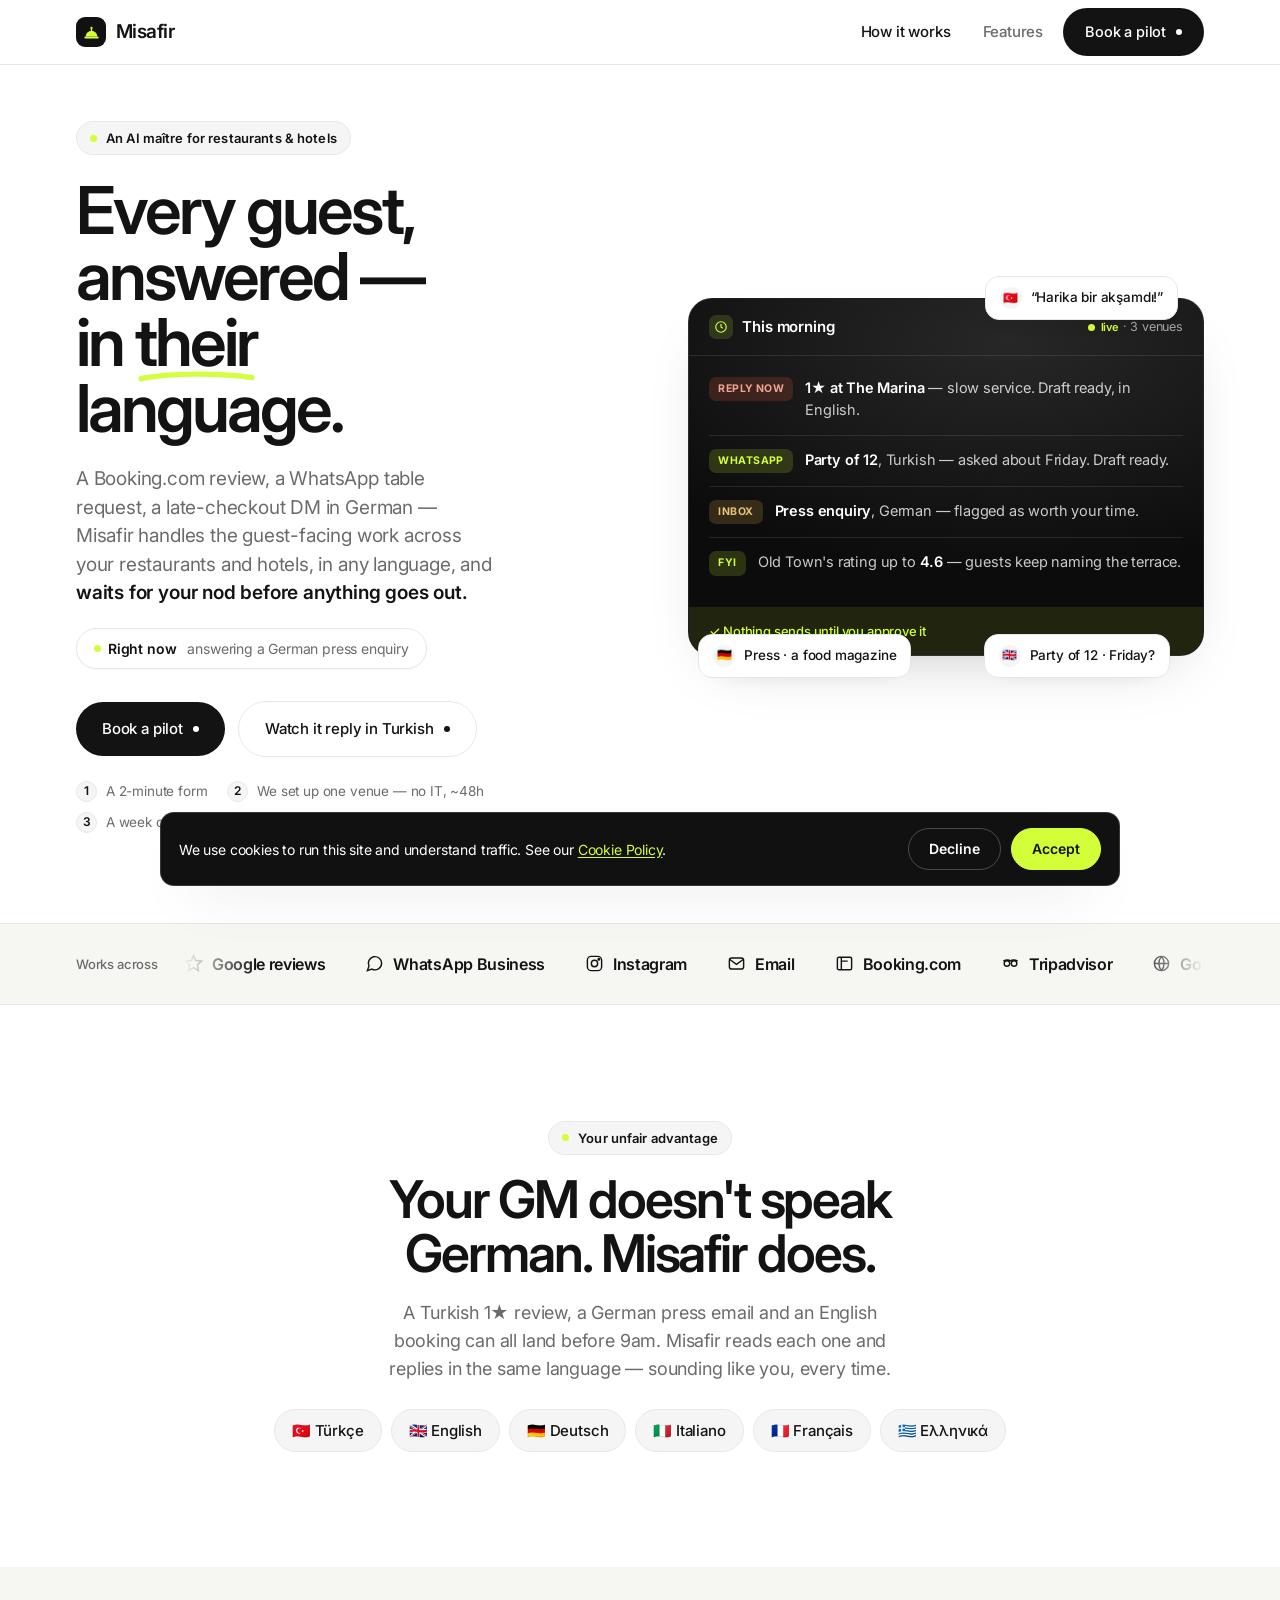
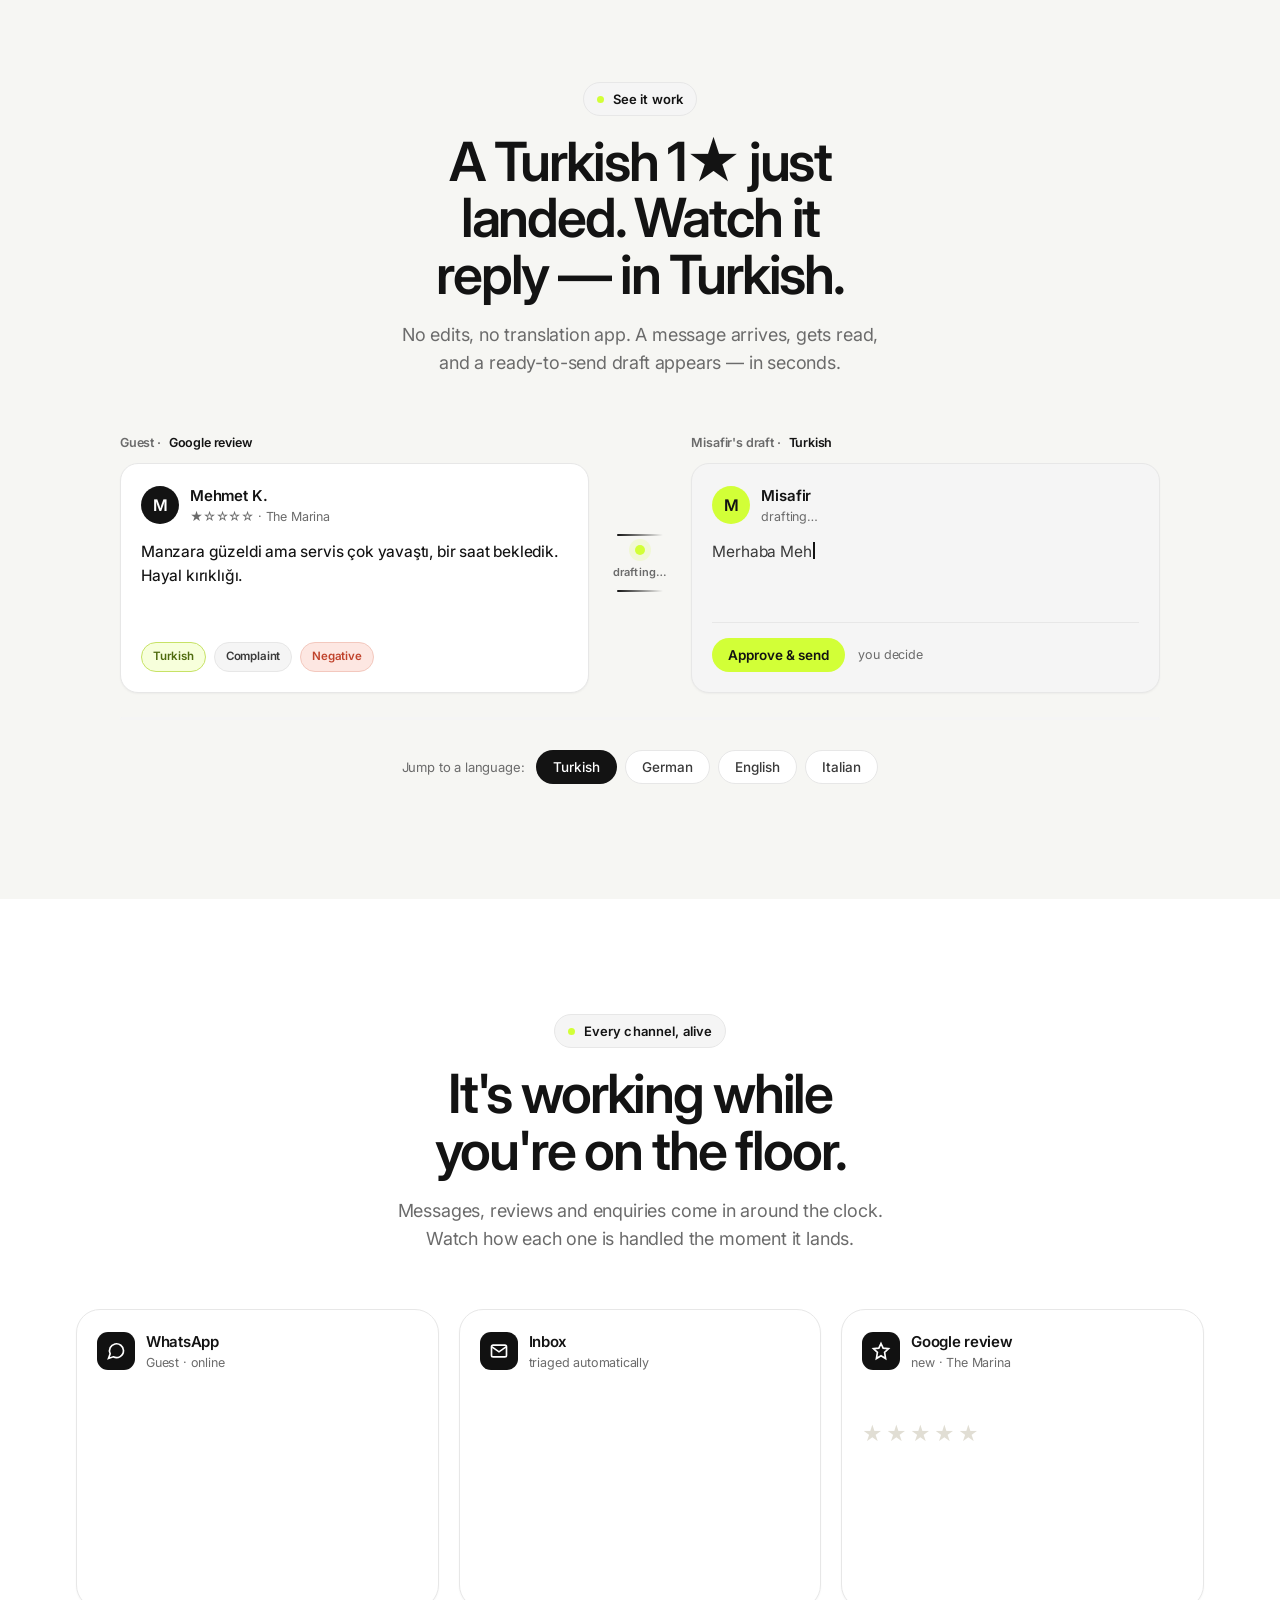
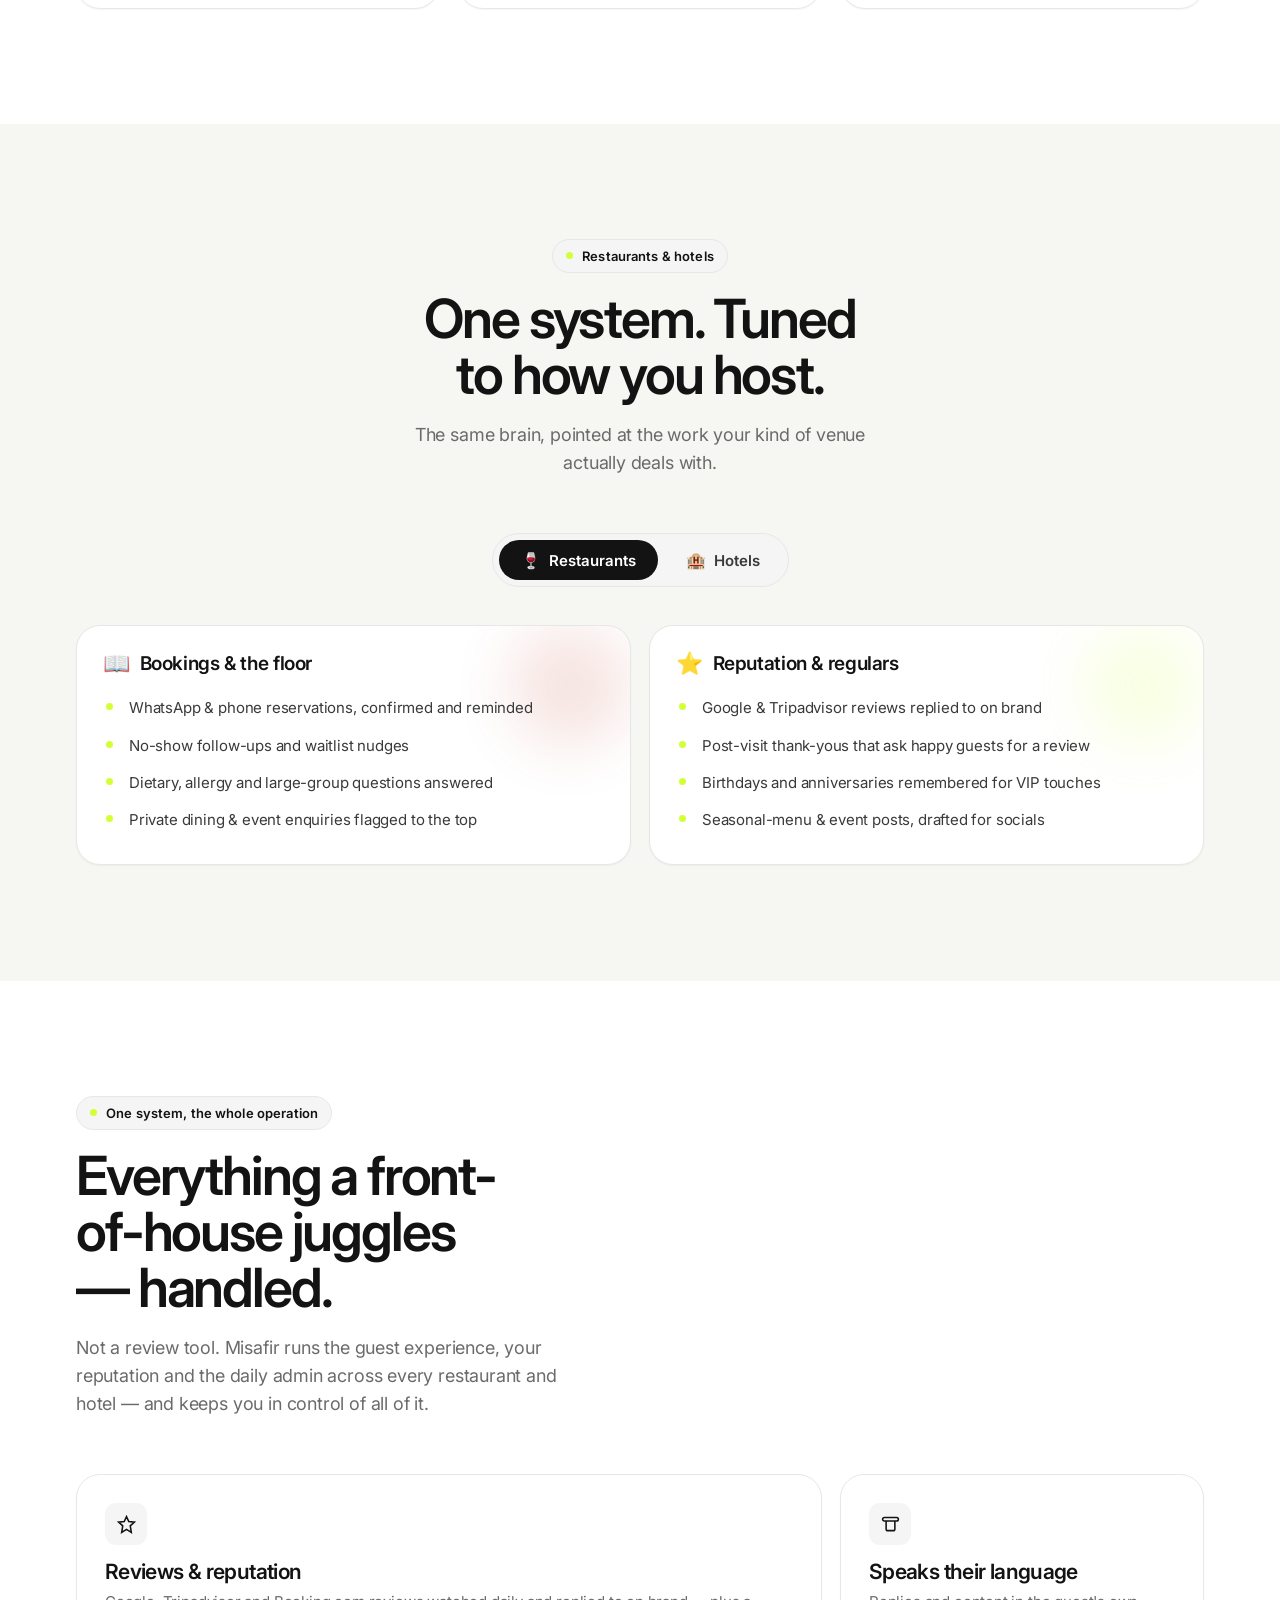
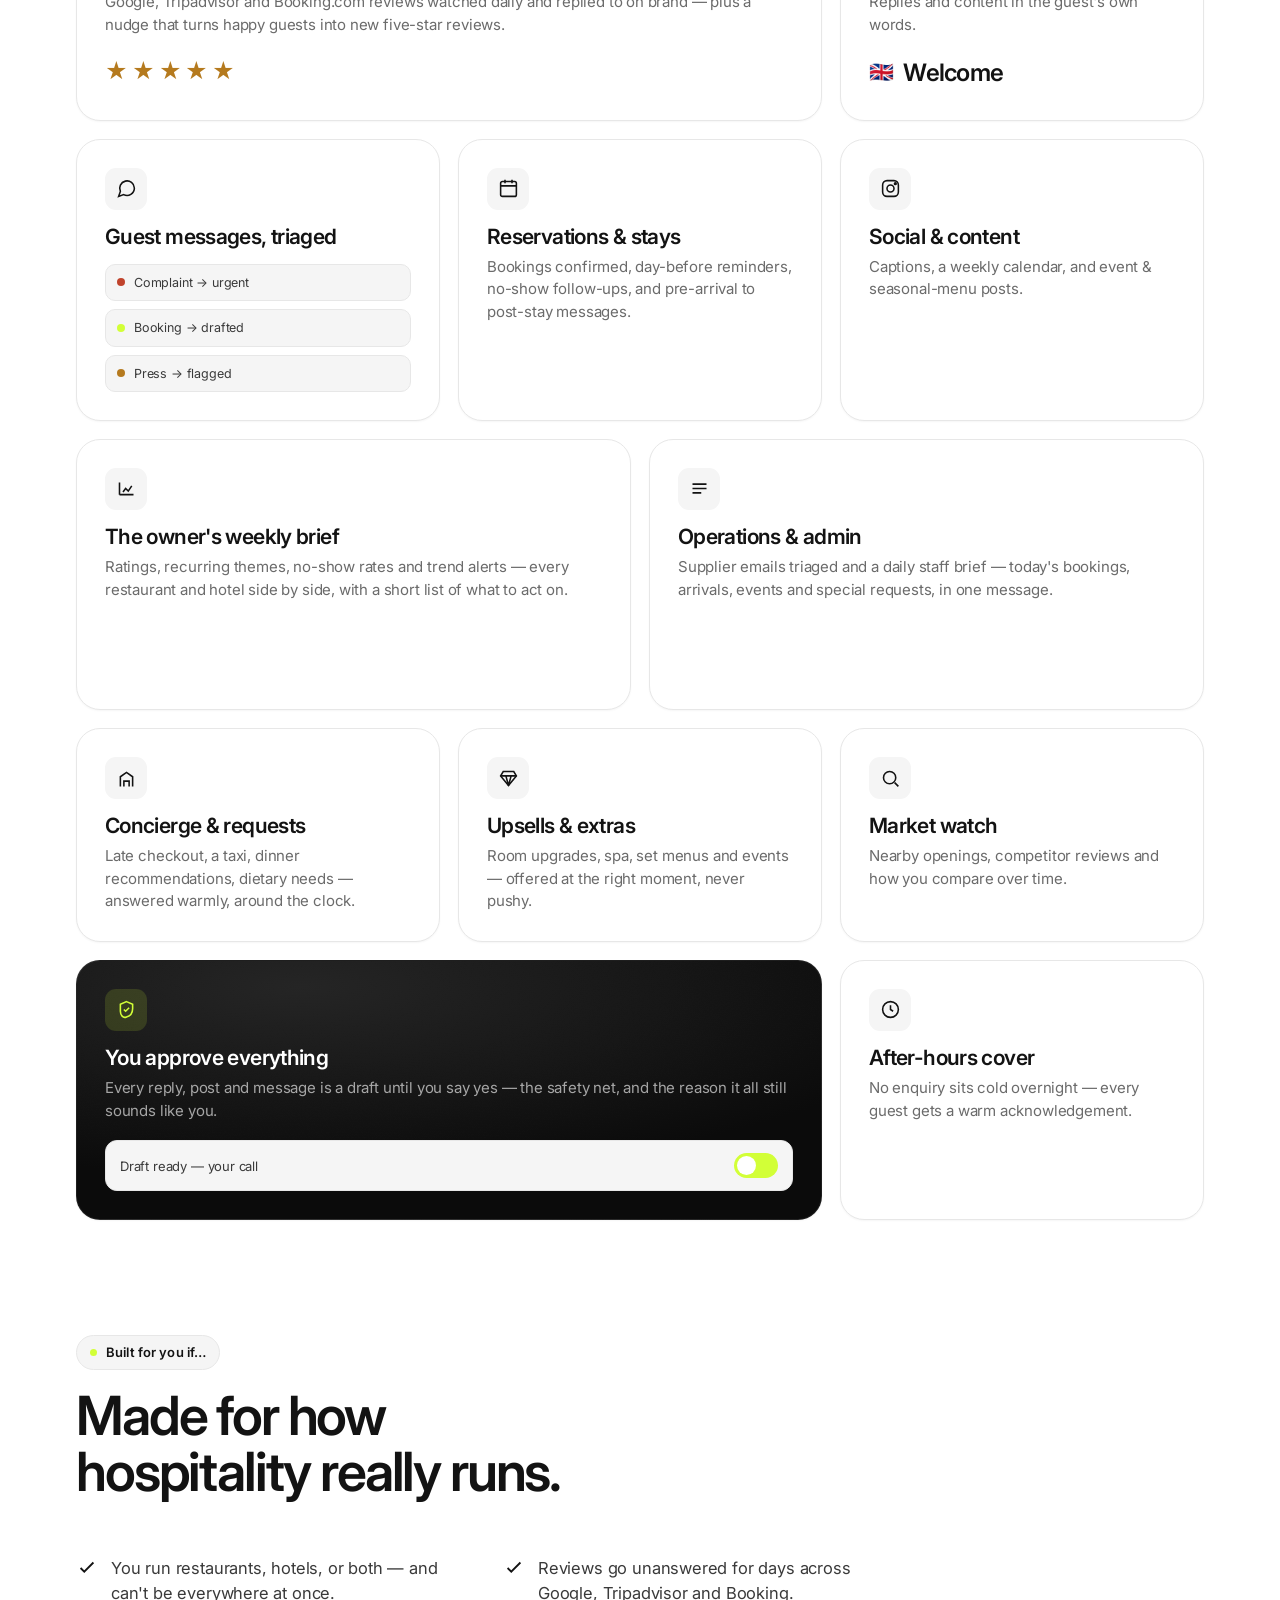
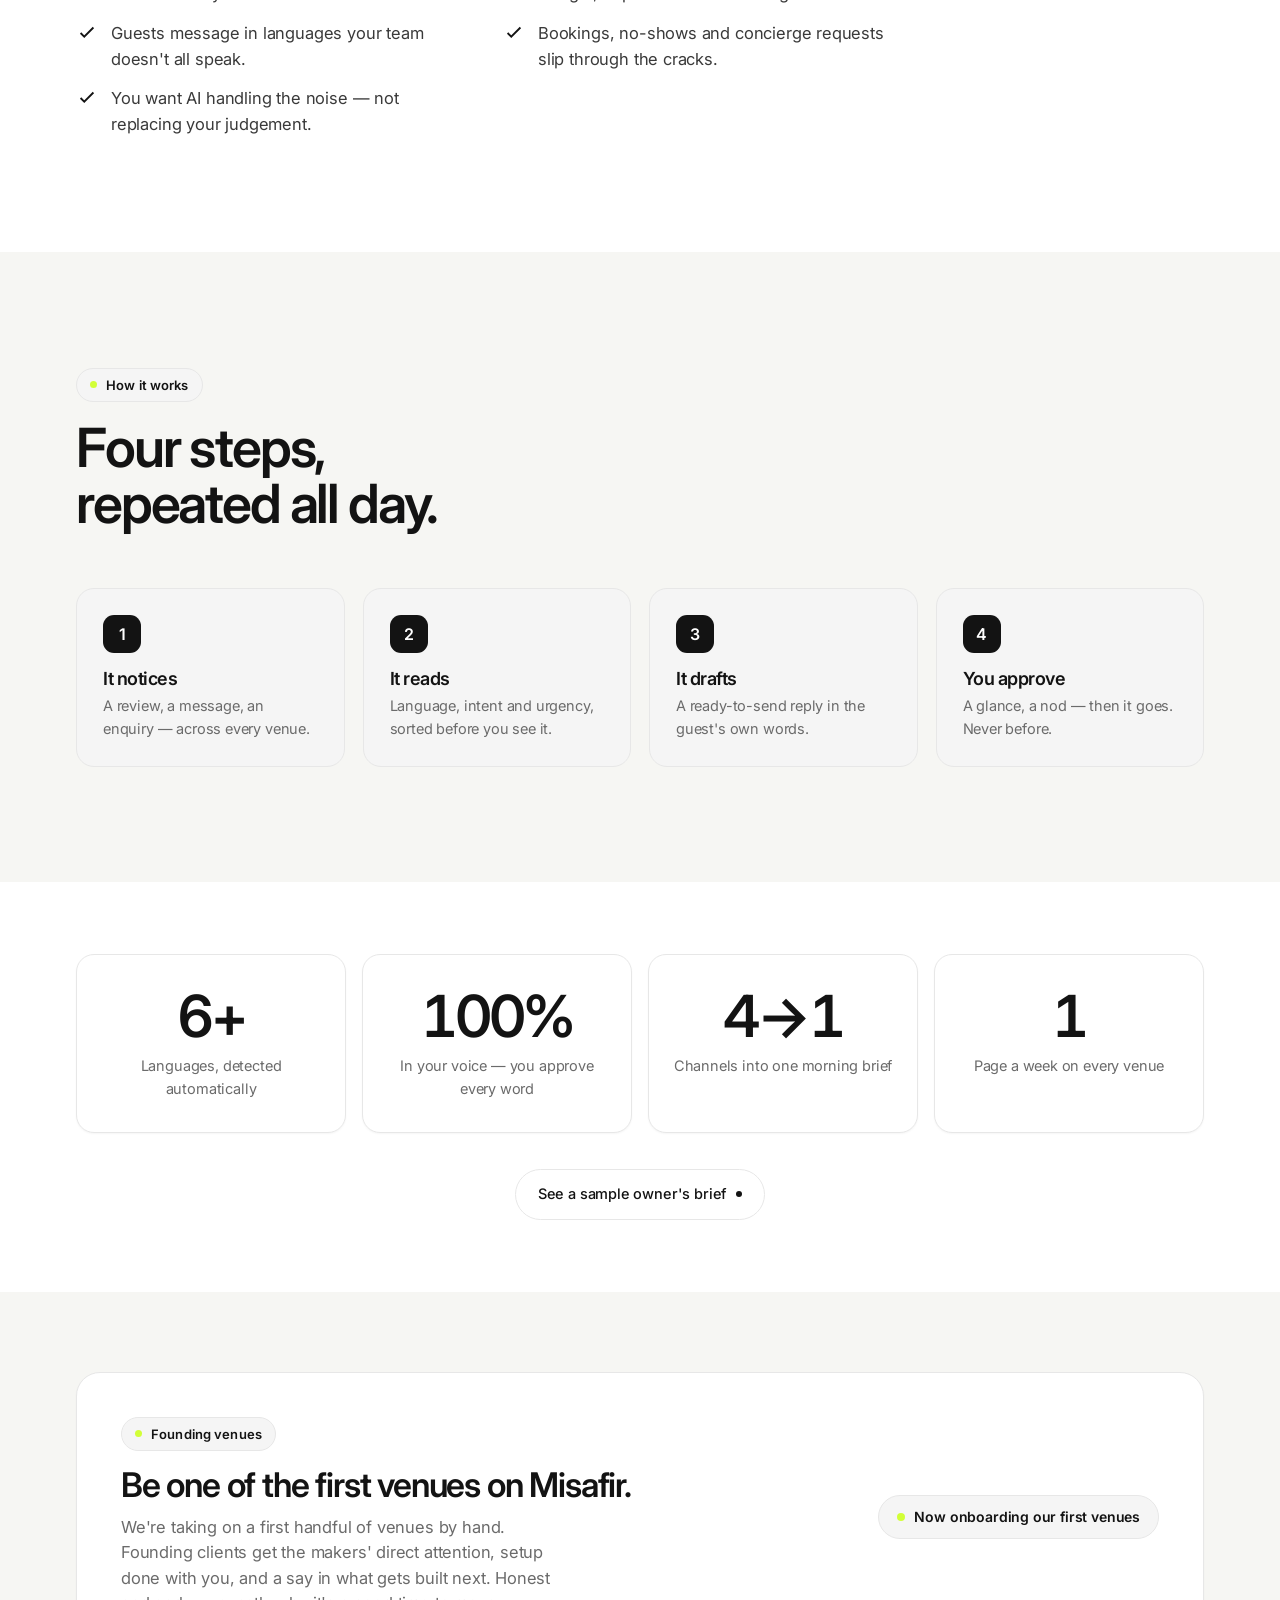
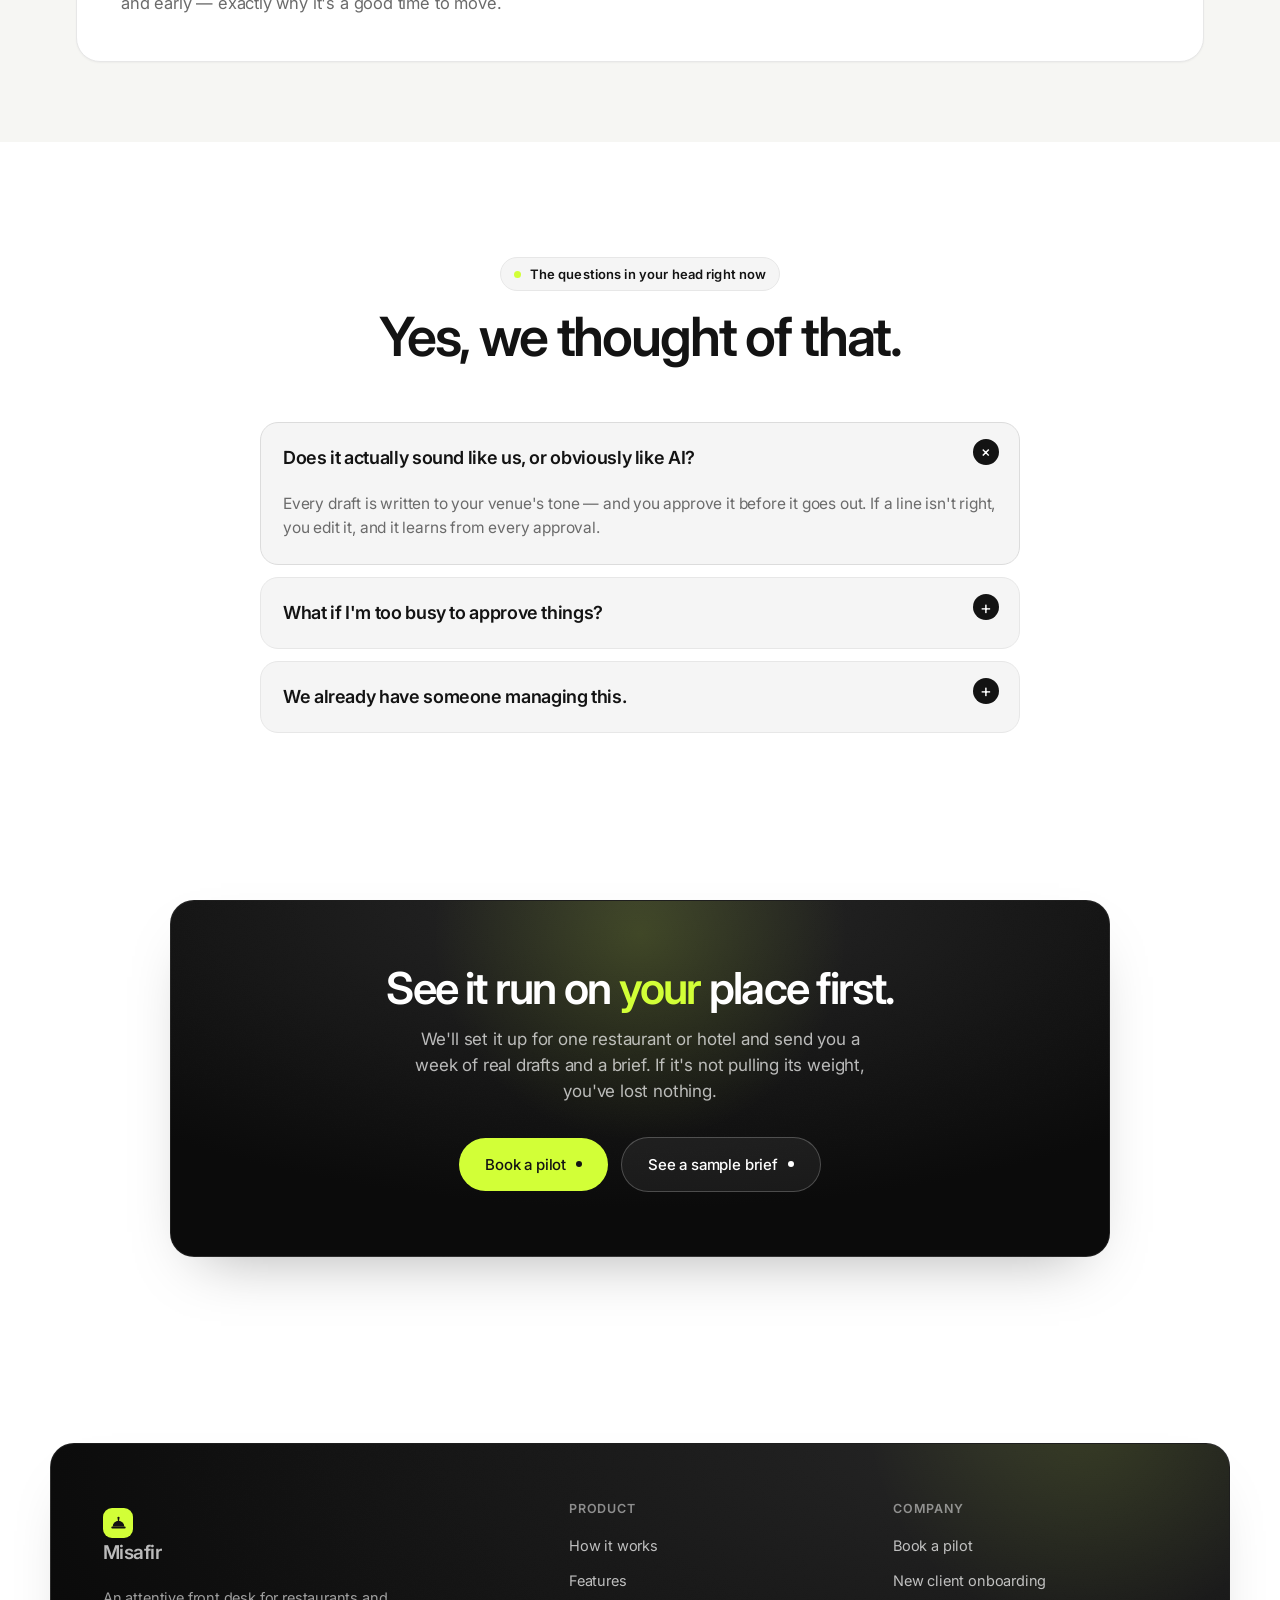
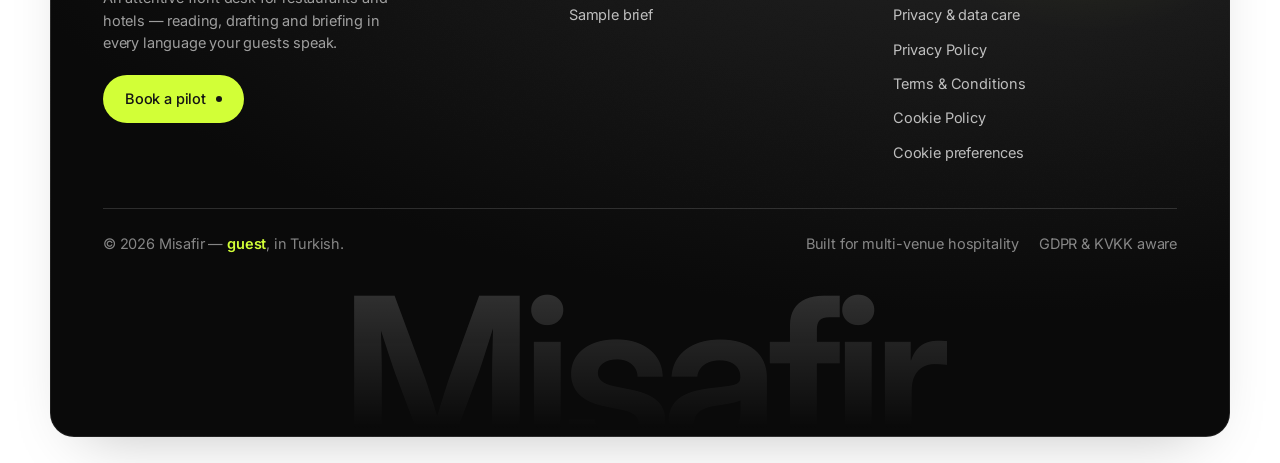
==== commit 8be4857b: "Switch theme from seamuk to Seam Studio (Inter/white/lime #D2FF37) Re-skin the Misafir marketing sit" ====
--- a/index.html
+++ b/index.html
@@ -9,10 +9,10 @@
 <meta property="og:description" content="Reviews, messages, bookings, concierge, social and a weekly owner's brief — the whole guest-facing operation across your restaurants and hotels, in every language. You approve before anything goes live." />
 <meta property="og:type" content="website" />
 <link rel="icon" href="favicon.svg" type="image/svg+xml" />
-<script>document.documentElement.className+=' js';(function(){try{var t=localStorage.getItem('misafir-theme');if(t)document.documentElement.setAttribute('data-theme',t);}catch(e){}})();</script>
+<script>document.documentElement.className+=' js';</script>
 <link rel="preconnect" href="https://fonts.googleapis.com">
 <link rel="preconnect" href="https://fonts.gstatic.com" crossorigin>
-<link href="https://fonts.googleapis.com/css2?family=Fraunces:ital,opsz,wght@0,9..144,300..600;1,9..144,300..600&family=Instrument+Sans:wght@400;500;600&family=JetBrains+Mono:wght@400;500&display=swap" rel="stylesheet">
+<link href="https://fonts.googleapis.com/css2?family=Inter:wght@400;500;600;700&display=swap" rel="stylesheet">
 <link rel="stylesheet" href="assets/style.css" />
 </head>
 <body>
@@ -20,7 +20,6 @@
 <nav>
   <div class="wrap nav-inner">
     <a href="index.html" class="brand"><span class="mark"><svg viewBox="0 0 28 28" fill="currentColor" aria-hidden="true"><circle cx="14" cy="7.4" r="1.7"/><rect x="13.1" y="8.4" width="1.8" height="4" rx="0.9"/><path d="M5.5 20a8.5 8.5 0 0 1 17 0Z"/><rect x="3.4" y="19.9" width="21.2" height="2.9" rx="1.45"/></svg></span>Misafir</a>
-    <button class="theme-toggle" type="button" aria-label="Toggle dark mode" aria-pressed="false"><svg class="i-sun" viewBox="0 0 24 24" fill="none" stroke="currentColor" stroke-width="1.9" aria-hidden="true"><circle cx="12" cy="12" r="4.2"/><path d="M12 2v2.5M12 19.5V22M2 12h2.5M19.5 12H22M4.9 4.9l1.8 1.8M17.3 17.3l1.8 1.8M19.1 4.9l-1.8 1.8M6.7 17.3l-1.8 1.8"/></svg><svg class="i-moon" viewBox="0 0 24 24" fill="none" stroke="currentColor" stroke-width="1.9" aria-hidden="true"><path d="M21 12.8A8.5 8.5 0 1 1 11.2 3a6.6 6.6 0 0 0 9.8 9.8z"/></svg></button>
     <button class="nav-toggle" aria-label="Menu" aria-expanded="false"><span></span><span></span><span></span></button>
     <div class="nav-links">
       <a href="how-it-works.html" data-page="how-it-works.html">How it works</a>
@@ -166,7 +165,7 @@
     </div>
     <div class="motion-grid">
       <div class="mcard reveal">
-        <div class="mc-head"><span class="mc-ic" style="background:linear-gradient(180deg,#2BC36F,#12A75C)"><svg viewBox="0 0 24 24" fill="none" stroke="currentColor" stroke-width="2"><path d="M21 11.5a8.4 8.4 0 0 1-12.3 7.5L3 21l2-5.7A8.4 8.4 0 1 1 21 11.5z"/></svg></span><div><div class="mc-t">WhatsApp</div><div class="mc-s">Guest · online</div></div></div>
+        <div class="mc-head"><span class="mc-ic" style="background:#111111"><svg viewBox="0 0 24 24" fill="none" stroke="currentColor" stroke-width="2"><path d="M21 11.5a8.4 8.4 0 0 1-12.3 7.5L3 21l2-5.7A8.4 8.4 0 1 1 21 11.5z"/></svg></span><div><div class="mc-t">WhatsApp</div><div class="mc-s">Guest · online</div></div></div>
         <div class="wa-body">
           <div class="bub in b1">Bu cuma 12 kişi için yer var mı? 🎉</div>
           <div class="typing t1"><span></span><span></span><span></span></div>
@@ -175,7 +174,7 @@
         </div>
       </div>
       <div class="mcard reveal d1">
-        <div class="mc-head"><span class="mc-ic" style="background:linear-gradient(180deg,#EFB752,#D8902B)"><svg viewBox="0 0 24 24" fill="none" stroke="currentColor" stroke-width="2"><rect x="3" y="5" width="18" height="14" rx="2"/><path d="M3.5 7l8.5 6 8.5-6"/></svg></span><div><div class="mc-t">Inbox</div><div class="mc-s">triaged automatically</div></div></div>
+        <div class="mc-head"><span class="mc-ic" style="background:#111111"><svg viewBox="0 0 24 24" fill="none" stroke="currentColor" stroke-width="2"><rect x="3" y="5" width="18" height="14" rx="2"/><path d="M3.5 7l8.5 6 8.5-6"/></svg></span><div><div class="mc-t">Inbox</div><div class="mc-s">triaged automatically</div></div></div>
         <div class="mail-body">
           <div class="mrow m1"><span class="mtag green">Booking</span> Suite, 3 nights — Italian</div>
           <div class="mrow m2"><span class="mtag amber">Press</span> Feature request — German</div>
@@ -183,7 +182,7 @@
         </div>
       </div>
       <div class="mcard reveal d2">
-        <div class="mc-head"><span class="mc-ic" style="background:linear-gradient(180deg,#13B07C,#0A7A54)"><svg viewBox="0 0 24 24" fill="none" stroke="currentColor" stroke-width="2"><path d="M12 3l2.6 5.6L21 9.3l-4.7 4.3L17.5 21 12 17.6 6.5 21l1.2-7.4L3 9.3l6.4-.7z"/></svg></span><div><div class="mc-t">Google review</div><div class="mc-s">new · The Marina</div></div></div>
+        <div class="mc-head"><span class="mc-ic" style="background:#111111"><svg viewBox="0 0 24 24" fill="none" stroke="currentColor" stroke-width="2"><path d="M12 3l2.6 5.6L21 9.3l-4.7 4.3L17.5 21 12 17.6 6.5 21l1.2-7.4L3 9.3l6.4-.7z"/></svg></span><div><div class="mc-t">Google review</div><div class="mc-s">new · The Marina</div></div></div>
         <div class="rev-body">
           <div class="rev-stars">★★★★★</div>
           <div class="rev-text">“Beautiful sunset, lovely staff.”</div>
--- a/assets/style.css
+++ b/assets/style.css
@@ -1,65 +1,77 @@
 /* ============================================================
    Misafir — AI maître for hospitality
-   Design system v2 · "bright atelier"
-   Warm-white canvas · emerald accent · big type · soft depth
+   Design system v5 · "Seam Studio"
+   White page · Inter · near-black inset panels · lime #D2FF37
+   Light-only. Legacy variable names retained (remapped) so every
+   page + legal <style> block inherits the new theme unchanged.
    ============================================================ */
 
 :root{
-  color-scheme:light dark;
-
-  /* fonts — seamuk family */
-  --font-display:"Fraunces",Georgia,"Times New Roman",serif;
-  --font-body:"Instrument Sans",-apple-system,BlinkMacSystemFont,"Segoe UI",sans-serif;
-  --font-mono:"JetBrains Mono",ui-monospace,SFMono-Regular,Menlo,monospace;
-
-  /* surfaces — warm cream (light default) */
-  --bg:#f4f1ec;            /* page */
-  --bg-2:#fbf9f5;          /* raised */
-  --bg-alt:#f0ede8;        /* alt section */
-  --card:rgba(255,255,255,0.70);   /* glass */
-  --card-solid:#fbf9f5;
-  --ink:rgba(0,0,0,0.88);
-  --ink-2:rgba(0,0,0,0.66);
-  --muted:rgba(0,0,0,0.56);
-  --muted2:rgba(0,0,0,0.40);
-  --line:rgba(0,0,0,0.08);
-  --line-2:rgba(0,0,0,0.14);
-
-  /* lime accent */
-  --lime:#B7F56B;
-  --lime-2:#91E95B;
-  --lime-fill:linear-gradient(135deg,#B7F56B,#91E95B);
-  --lime-ink:#4a8f1a;           /* olive — lime as TEXT on cream */
-  --lime-dim:rgba(74,143,26,0.10);
-  --lime-border:rgba(74,143,26,0.24);
-  --on-lime:#0f1a06;            /* near-black text on a lime fill */
-
-  /* semantic aliases (kept so existing rules inherit the new theme) */
-  --brand:#B7F56B;              /* bright lime — used for fills/dots */
-  --brand-deep:#4a8f1a;         /* olive — used for text/links/emphasis */
-  --brand-ink:#0a0a0c;          /* near-black — premium dark surfaces */
-  --brand-soft:rgba(74,143,26,0.10);
-  --brand-soft-2:rgba(74,143,26,0.22);
-  --mint:#4a8f1a;
-  --amber:#d97706;
-  --coral:#dc5a3c;
-  --sky:#3b82c4;
+  color-scheme:light;
+
+  /* fonts — single family, Inter */
+  --font:'Inter',-apple-system,BlinkMacSystemFont,'SF Pro Display','Segoe UI',Roboto,Helvetica,Arial,sans-serif;
+  --font-body:var(--font);
+  --font-display:var(--font);
+  --font-mono:ui-monospace,SFMono-Regular,Menlo,monospace;
+
+  /* surfaces — white canvas */
+  --bg:#FFFFFF;
+  --bg-2:#F6F6F3;          /* tinted section */
+  --bg-alt:#F5F5F5;        /* --row */
+  --card:#FFFFFF;
+  --card-solid:#FFFFFF;
+  --ink:#131313;
+  --ink-2:#3A3A3A;
+  --muted:#6B6B6B;         /* --soft */
+  --muted2:#9B9B9B;        /* --grey */
+  --line:#E7E7E7;          /* --hair */
+  --line-2:#DCDCDC;
+
+  /* lime accent — the only chromatic colour, used sparingly */
+  --lime:#D2FF37;
+  --lime-2:#D2FF37;
+  --lime-fill:#D2FF37;
+  --lime-ink:#131313;
+  --lime-dim:rgba(210,255,55,0.18);
+  --lime-border:#C7E266;
+  --on-lime:#131313;
+
+  /* semantic aliases (existing rules + inline HTML vars inherit these) */
+  --brand:#D2FF37;              /* lime — dots / fills / live indicators */
+  --brand-deep:#131313;         /* ink — text / links / emphasis */
+  --brand-ink:#111111;          /* near-black — dark surfaces */
+  --brand-soft:#F5F5F5;         /* light fill */
+  --brand-soft-2:#E7E7E7;       /* hairline */
+  --mint:#131313;
+  --amber:#B57A1E;
+  --coral:#C0432C;
+  --sky:#3B6FB0;
+  --violet:#5B54C9;
+
+  --panel:#111111;
+  --panel-soft:#1C1C1C;
 
   /* layout */
   --maxw:1180px;
-  --r-sm:12px;
-  --r:16px;
-  --r-lg:20px;
-  --r-pill:999px;
-
-  /* depth */
-  --sh-sm:0 1px 2px rgba(0,0,0,.04), 0 8px 24px -14px rgba(0,0,0,.10);
-  --sh:0 8px 30px rgba(0,0,0,.08);
-  --sh-lg:0 20px 50px -20px rgba(0,0,0,.16);
-  --sh-brand:0 20px 50px -22px rgba(183,245,107,.45);
+  --r-sm:14px;
+  --r:18px;
+  --r-lg:24px;
+  --r-pill:100px;
+  --inset:clamp(8px,1.6vw,24px);
+
+  /* depth — hairline / soft, no glass */
+  --sh-sm:0 1px 2px rgba(0,0,0,.04);
+  --sh:0 8px 26px -18px rgba(0,0,0,.22);
+  --sh-lg:0 26px 60px -32px rgba(0,0,0,.28);
+  --sh-brand:0 26px 60px -30px rgba(0,0,0,.35);
 
   --ease:cubic-bezier(.2,.8,.2,1);
   --ease-spring:cubic-bezier(.34,1.56,.64,1);
+
+  /* film-grain + soft noise for dark inset panels (Seam Studio) */
+  --noise:url("data:image/svg+xml,%3Csvg xmlns='http://www.w3.org/2000/svg' width='900' height='620'%3E%3Cfilter id='n'%3E%3CfeTurbulence type='fractalNoise' baseFrequency='0.006 0.011' numOctaves='5' seed='11'/%3E%3CfeColorMatrix type='matrix' values='0 0 0 0 0.72 0 0 0 0 0.72 0 0 0 0 0.72 0 0 0 0.75 0'/%3E%3C/filter%3E%3Crect width='900' height='620' filter='url(%23n)'/%3E%3C/svg%3E");
+  --grain:url("data:image/svg+xml,%3Csvg xmlns='http://www.w3.org/2000/svg' width='420' height='420'%3E%3Cfilter id='g'%3E%3CfeTurbulence type='fractalNoise' baseFrequency='0.9' numOctaves='2' seed='3'/%3E%3CfeColorMatrix type='matrix' values='0 0 0 0 1 0 0 0 0 1 0 0 0 0 1 0 0 0 0.05 0'/%3E%3C/filter%3E%3Crect width='420' height='420' filter='url(%23g)'/%3E%3C/svg%3E");
 }
 
 *{box-sizing:border-box;margin:0;padding:0}
@@ -67,114 +79,59 @@
 body{
   background:var(--bg);
   color:var(--ink);
-  font-family:var(--font-body);
-  font-size:17px;line-height:1.6;
+  font-family:var(--font);
+  font-size:16px;line-height:1.55;letter-spacing:-.011em;
   -webkit-font-smoothing:antialiased;
   text-rendering:optimizeLegibility;
   overflow-x:hidden;position:relative;min-height:100vh;
 }
-/* soft colour-mesh that lives behind everything */
-body::before{
-  content:"";position:fixed;inset:-25%;z-index:0;pointer-events:none;
-  background:
-    radial-gradient(30% 32% at 12% 8%, rgba(183,245,107,0.30), transparent 60%),
-    radial-gradient(26% 30% at 90% 6%, rgba(96,165,250,0.16), transparent 62%),
-    radial-gradient(30% 34% at 84% 88%, rgba(167,139,250,0.16), transparent 60%),
-    radial-gradient(24% 28% at 24% 92%, rgba(251,191,36,0.12), transparent 62%);
-  filter:blur(80px);opacity:.9;
-  animation:mesh 26s ease-in-out infinite alternate;
-}
-@keyframes mesh{from{transform:translate3d(-1.5%,-1%,0) scale(1)}to{transform:translate3d(1.5%,2%,0) scale(1.08)}}
 main,nav,footer{position:relative;z-index:1}
 
-h1,h2,h3,h4{font-family:var(--font-display);font-weight:300;line-height:1.08;letter-spacing:-0.025em;color:var(--ink)}
-h1{font-weight:300}
-em{font-style:italic;color:var(--brand-deep);font-weight:400}
+h1,h2,h3,h4{font-family:var(--font);font-weight:600;line-height:1.06;letter-spacing:-.035em;color:var(--ink);text-wrap:balance}
+em{font-style:normal;color:var(--ink);font-weight:600}
 a{color:inherit;text-decoration:none}
 img,svg{display:block;max-width:100%}
 
 .wrap{max-width:var(--maxw);margin:0 auto;padding:0 26px}
-.eyebrow{display:inline-flex;align-items:center;gap:9px;font-size:13px;font-weight:600;letter-spacing:-0.01em;color:var(--brand-deep);background:var(--brand-soft);border:1px solid var(--brand-soft-2);padding:7px 14px;border-radius:var(--r-pill)}
-.eyebrow .dot{width:7px;height:7px;border-radius:50%;background:var(--brand);box-shadow:0 0 0 0 rgba(14,159,110,.5);animation:beacon 2.6s var(--ease) infinite}
-@keyframes beacon{0%{box-shadow:0 0 0 0 rgba(14,159,110,.45)}70%{box-shadow:0 0 0 8px rgba(14,159,110,0)}100%{box-shadow:0 0 0 0 rgba(14,159,110,0)}}
+.eyebrow{display:inline-flex;align-items:center;gap:9px;font-size:13px;font-weight:600;letter-spacing:.01em;color:var(--ink);background:var(--bg-alt);border:1px solid var(--line);padding:6px 13px;border-radius:var(--r-pill)}
+.eyebrow .dot{width:7px;height:7px;border-radius:50%;background:var(--lime);box-shadow:0 0 0 0 rgba(210,255,55,.55);animation:beacon 2.6s var(--ease) infinite}
+@keyframes beacon{0%{box-shadow:0 0 0 0 rgba(210,255,55,.55)}70%{box-shadow:0 0 0 8px rgba(210,255,55,0)}100%{box-shadow:0 0 0 0 rgba(210,255,55,0)}}
 .muted{color:var(--muted)}
 .center{text-align:center}
 
-/* ---------- buttons ---------- */
+/* ---------- buttons → pills (ink fill, dot→lime on hover) ---------- */
 .btn{
-  position:relative;overflow:hidden;
-  display:inline-flex;align-items:center;gap:9px;
-  background:var(--brand);color:#fff;font-weight:600;font-size:15px;font-family:var(--font-body);
+  position:relative;
+  display:inline-flex;align-items:center;gap:10px;
+  background:var(--ink);color:#fff;font-weight:500;font-size:14.5px;font-family:var(--font);
   padding:13px 22px;border-radius:var(--r-pill);border:none;cursor:pointer;
-  transition:transform .2s var(--ease),box-shadow .2s var(--ease),background .2s var(--ease);
-  box-shadow:0 10px 24px -12px rgba(14,159,110,.7);
-}
-.btn::after{content:"";position:absolute;top:0;left:-130%;width:55%;height:100%;background:linear-gradient(100deg,transparent,rgba(255,255,255,.45),transparent);transform:skewX(-18deg);transition:left .6s var(--ease);pointer-events:none}
-.btn:hover::after{left:150%}
-.btn:hover{transform:translateY(-2px);background:var(--brand-deep);box-shadow:0 16px 30px -12px rgba(14,159,110,.75)}
-.btn:active{transform:translateY(0)}
-.btn .arr{transition:transform .2s var(--ease)}
-.btn:hover .arr{transform:translateX(4px)}
-.btn-ghost{background:var(--card);color:var(--ink);border:1px solid var(--line-2);box-shadow:var(--sh-sm)}
-.btn-ghost:hover{background:#fff;border-color:var(--ink);box-shadow:var(--sh-sm)}
-.btn-lg{padding:16px 28px;font-size:16px}
+  transition:transform .2s var(--ease),background .2s var(--ease);
+}
+.btn::after{content:"";width:6px;height:6px;border-radius:50%;background:#fff;transition:background .2s;flex:none}
+.btn:hover{transform:scale(1.03);background:#000}
+.btn:hover::after{background:var(--lime)}
+.btn .arr{display:none}
+.btn-ghost{background:transparent;color:var(--ink);border:1px solid var(--line);font-weight:500}
+.btn-ghost::after{background:var(--ink)}
+.btn-ghost:hover{background:transparent;border-color:var(--ink);transform:scale(1.03)}
+.btn-ghost:hover::after{background:var(--lime)}
+.btn-lg{padding:15px 26px;font-size:15px}
 .btn-block{width:100%;justify-content:center}
 
-/* ---------- nav · Apple-style liquid glass ---------- */
-nav{position:sticky;top:0;z-index:60;padding:14px 16px;transition:padding .3s var(--ease)}
+/* ---------- nav (clean white bar) ---------- */
+nav{position:sticky;top:0;z-index:60;padding:0;background:rgba(255,255,255,.92);backdrop-filter:blur(12px);-webkit-backdrop-filter:blur(12px);border-bottom:1px solid var(--line)}
 .nav-inner{
-  position:relative;overflow:hidden;isolation:isolate;
+  position:relative;
   display:flex;align-items:center;justify-content:space-between;gap:24px;
-  border-radius:var(--r-pill);
-  padding:10px 12px 10px 22px;
-  /* the glass */
-  background:linear-gradient(177deg, rgba(255,255,255,0.55), rgba(255,255,255,0.32));
-  backdrop-filter:blur(22px) saturate(200%) brightness(1.07);
-  -webkit-backdrop-filter:blur(22px) saturate(200%) brightness(1.07);
-  border:1px solid rgba(255,255,255,0.5);
-  /* glass thickness: bright inner rim (top-left light) + soft float shadow */
-  box-shadow:
-    inset 0 1px 1px rgba(255,255,255,0.95),
-    inset 0 -8px 18px -10px rgba(255,255,255,0.55),
-    inset 0 0 0 1px rgba(255,255,255,0.18),
-    0 12px 34px -10px rgba(16,24,21,0.20),
-    0 3px 10px -4px rgba(16,24,21,0.10);
-  transition:box-shadow .3s var(--ease),background .3s var(--ease),backdrop-filter .3s var(--ease);
-}
-/* glossy dome highlight across the top edge */
-.nav-inner::after{
-  content:"";position:absolute;inset:0;border-radius:inherit;pointer-events:none;z-index:0;
-  background:radial-gradient(140% 100% at 30% -60%, rgba(255,255,255,0.75), rgba(255,255,255,0) 55%);
-  opacity:.7;mix-blend-mode:screen;
-}
-/* slow liquid specular sweep */
-.nav-inner::before{
-  content:"";position:absolute;top:-20%;left:-40%;width:45%;height:140%;pointer-events:none;z-index:0;
-  background:linear-gradient(105deg, transparent, rgba(255,255,255,0.45) 50%, transparent);
-  transform:skewX(-16deg);filter:blur(2px);
-  animation:sheen 9s ease-in-out infinite;
-}
-@keyframes sheen{0%{left:-45%}55%{left:135%}100%{left:135%}}
-.nav-inner .brand,.nav-inner .nav-links,.nav-inner .nav-toggle{position:relative;z-index:1}
-nav.scrolled .nav-inner{
-  background:linear-gradient(177deg, rgba(255,255,255,0.66), rgba(255,255,255,0.44));
-  backdrop-filter:blur(28px) saturate(210%) brightness(1.05);
-  -webkit-backdrop-filter:blur(28px) saturate(210%) brightness(1.05);
-  box-shadow:
-    inset 0 1px 1px rgba(255,255,255,1),
-    inset 0 -8px 18px -10px rgba(255,255,255,0.6),
-    inset 0 0 0 1px rgba(255,255,255,0.22),
-    0 16px 40px -10px rgba(16,24,21,0.26),
-    0 4px 12px -4px rgba(16,24,21,0.12);
-}
-@media(prefers-reduced-motion:reduce){.nav-inner::before{display:none}}
-.brand{font-family:var(--font-display);font-size:21px;font-weight:700;letter-spacing:-0.02em;display:flex;align-items:center;gap:10px}
-.brand .mark{width:30px;height:30px;border-radius:9px;background:linear-gradient(150deg,var(--brand),var(--brand-deep));display:flex;align-items:center;justify-content:center;color:#fff;box-shadow:0 6px 14px -6px rgba(14,159,110,.7);flex:none}
+  max-width:var(--maxw);margin:0 auto;height:64px;padding:0 26px;
+}
+.brand{font-family:var(--font);font-size:19px;font-weight:600;letter-spacing:-.03em;display:flex;align-items:center;gap:10px;color:var(--ink)}
+.brand .mark{width:30px;height:30px;border-radius:9px;background:var(--panel);display:flex;align-items:center;justify-content:center;color:var(--lime);flex:none}
 .brand .mark svg{width:19px;height:19px}
-.nav-links{display:flex;gap:6px;align-items:center;font-size:15px}
-.nav-links a:not(.btn){color:var(--ink-2);padding:9px 14px;border-radius:var(--r-pill);transition:background .15s ease,color .15s ease}
-.nav-links a:not(.btn):hover{background:rgba(21,32,28,.05);color:var(--ink)}
-.nav-links a.active{color:var(--brand-deep)}
+.nav-links{display:flex;gap:8px;align-items:center;font-size:15px;font-weight:500}
+.nav-links a:not(.btn){color:var(--ink);padding:8px 12px;border-radius:var(--r-pill);transition:color .15s ease}
+.nav-links a:not(.btn):hover{color:var(--muted)}
+.nav-links a.active{color:var(--muted)}
 .nav-toggle{display:none;background:none;border:none;cursor:pointer;width:30px;height:24px;position:relative}
 .nav-toggle span{position:absolute;left:0;right:0;height:2px;background:var(--ink);border-radius:2px;transition:transform .3s var(--ease),opacity .2s ease}
 .nav-toggle span:nth-child(1){top:3px}.nav-toggle span:nth-child(2){top:11px}.nav-toggle span:nth-child(3){top:19px}
@@ -182,133 +139,129 @@
 .nav-toggle.open span:nth-child(2){opacity:0}
 .nav-toggle.open span:nth-child(3){transform:translateY(-8px) rotate(-45deg)}
 @media(max-width:840px){
-  /* on mobile the nav bar must NOT be a containing block (backdrop-filter) or
-     clip (overflow) the fixed menu, and must not paint the liquid sheen */
-  .nav-inner{overflow:visible;backdrop-filter:none;-webkit-backdrop-filter:none;background:rgba(251,250,246,0.96);box-shadow:var(--sh-sm)}
-  .nav-inner::before,.nav-inner::after{display:none}
-  nav.scrolled .nav-inner{backdrop-filter:none;-webkit-backdrop-filter:none;background:rgba(251,250,246,0.98);box-shadow:var(--sh)}
-  /* these selectors match the .nav-inner … z-index helper's specificity and come
-     later, so they actually win (the toggle must sit ABOVE the open menu, and the
-     menu must be genuinely fixed rather than the helper's position:relative) */
-  .nav-inner .nav-toggle{display:block;z-index:80;margin-right:8px}
+  .nav-inner .nav-toggle{display:block;z-index:80}
   .nav-inner .nav-links{position:fixed;inset:0;width:100%;height:100vh;height:100svh;
     flex-direction:column;justify-content:center;align-items:flex-start;gap:6px;
-    background:var(--bg-2);padding:0 40px;
+    background:var(--bg);padding:0 40px;
     transform:translateX(100%);transition:transform .38s var(--ease);z-index:70}
   .nav-inner .nav-links.open{transform:translateX(0)}
-  .nav-links a:not(.btn){font-family:var(--font-display);font-size:26px;padding:14px 0}
+  .nav-links a:not(.btn){font-size:26px;font-weight:600;letter-spacing:-.03em;padding:14px 0}
   .nav-links .btn{margin-top:18px}
 }
 
 /* ---------- section rhythm ---------- */
-section{padding:108px 0;position:relative}
+section{padding:clamp(70px,9vw,120px) 0;position:relative}
 .tint{background:var(--bg-2)}
-.brandband{background:var(--brand-ink);color:#EAF4EE}
+.brandband{background:var(--panel);color:#fff}
 .sec-head{max-width:54ch;margin-bottom:56px}
 .sec-head.center{margin-left:auto;margin-right:auto;text-align:center}
-.sec-head h2{font-size:clamp(32px,5vw,54px);margin-top:18px;letter-spacing:-0.035em}
-.sec-head p{margin-top:18px;color:var(--muted);font-size:19px;max-width:46ch}
+.sec-head h2{font-size:clamp(32px,5vw,54px);margin-top:18px;letter-spacing:-.04em;line-height:1.04}
+.sec-head p{margin-top:18px;color:var(--muted);font-size:18px;max-width:46ch;letter-spacing:-.01em}
 .sec-head.center p{margin-left:auto;margin-right:auto}
 
 /* ---------- hero ---------- */
-.hero{padding:64px 0 90px;position:relative;overflow:hidden}
+.hero{padding:56px 0 90px;position:relative}
 .hero-grid{display:grid;grid-template-columns:1.04fr .96fr;gap:54px;align-items:center}
 @media(max-width:940px){.hero-grid{grid-template-columns:1fr;gap:48px}}
-.hero-copy{max-width:40ch}
+.hero-copy{max-width:42ch}
 .welcome-line{display:flex;align-items:center;gap:12px;margin-bottom:22px;flex-wrap:wrap}
-.welcome-word{font-family:var(--font-display);font-weight:600;font-size:clamp(20px,2.6vw,26px);color:var(--brand-deep);min-height:1.2em;transition:opacity .42s var(--ease),transform .42s var(--ease),filter .42s var(--ease)}
+.welcome-word{font-family:var(--font);font-weight:600;font-size:clamp(20px,2.6vw,26px);color:var(--ink);min-height:1.2em;transition:opacity .42s var(--ease),transform .42s var(--ease),filter .42s var(--ease)}
 .welcome-tag{font-size:14px;color:var(--muted)}
-h1.title{font-size:clamp(40px,4.9vw,60px);line-height:1.03;letter-spacing:-0.035em}
-.lede{margin-top:24px;font-size:20px;color:var(--ink-2);max-width:42ch;line-height:1.5}
-.hero-cta{margin-top:34px;display:flex;gap:13px;align-items:center;flex-wrap:wrap}
+h1.title{font-size:clamp(42px,5.4vw,66px);line-height:1;letter-spacing:-.045em}
+.lede{margin-top:24px;font-size:19px;color:var(--muted);max-width:42ch;line-height:1.5;letter-spacing:-.01em}
+.lede strong{color:var(--ink);font-weight:600}
+.hero-cta{margin-top:32px;display:flex;gap:13px;align-items:center;flex-wrap:wrap}
 .trust{margin-top:24px;display:flex;align-items:center;gap:10px;font-size:14px;color:var(--muted)}
 .trust .av{display:flex}
-.trust .av span{width:26px;height:26px;border-radius:50%;border:2px solid var(--bg);margin-left:-8px;background:var(--mint);display:flex;align-items:center;justify-content:center;font-size:11px;font-weight:600;color:var(--brand-ink)}
+.trust .av span{width:26px;height:26px;border-radius:50%;border:2px solid var(--bg);margin-left:-8px;background:var(--ink);display:flex;align-items:center;justify-content:center;font-size:11px;font-weight:600;color:#fff}
 .trust .av span:first-child{margin-left:0}
 
 /* live multilingual ticker */
 .ticker{margin-top:20px;display:inline-flex;align-items:center;gap:11px;font-size:14px;background:var(--card);border:1px solid var(--line);border-radius:var(--r-pill);padding:9px 17px;box-shadow:var(--sh-sm);max-width:100%}
-.ticker .label{display:inline-flex;align-items:center;gap:7px;font-weight:700;color:var(--brand-deep);white-space:nowrap}
-.ticker .label i{width:7px;height:7px;border-radius:50%;background:var(--brand);box-shadow:0 0 0 0 rgba(14,159,110,.5);animation:beacon 1.8s infinite}
-.ticker [data-ticker]{color:var(--ink-2);transition:opacity .35s var(--ease),transform .35s var(--ease);white-space:nowrap;overflow:hidden;text-overflow:ellipsis}
+.ticker .label{display:inline-flex;align-items:center;gap:7px;font-weight:600;color:var(--ink);white-space:nowrap}
+.ticker .label i{width:7px;height:7px;border-radius:50%;background:var(--lime);box-shadow:0 0 0 0 rgba(210,255,55,.5);animation:beacon 1.8s infinite}
+.ticker [data-ticker]{color:var(--muted);transition:opacity .35s var(--ease),transform .35s var(--ease);white-space:nowrap;overflow:hidden;text-overflow:ellipsis}
 
 /* "what happens next" micro-flow */
 .next-flow{margin-top:24px;display:flex;flex-wrap:wrap;gap:10px 20px}
-.next-flow .nx{display:inline-flex;align-items:center;gap:9px;font-size:13.5px;color:var(--ink-2)}
-.next-flow .nx b{display:inline-flex;align-items:center;justify-content:center;width:21px;height:21px;border-radius:50%;background:var(--brand-soft);color:var(--brand-deep);font-size:12px;font-weight:700;flex:none}
+.next-flow .nx{display:inline-flex;align-items:center;gap:9px;font-size:13.5px;color:var(--muted)}
+.next-flow .nx b{display:inline-flex;align-items:center;justify-content:center;width:21px;height:21px;border-radius:50%;background:var(--bg-alt);border:1px solid var(--line);color:var(--ink);font-size:12px;font-weight:600;flex:none}
 
 /* multilingual callout */
 .callout{text-align:center}
-.callout h2{font-size:clamp(30px,4.6vw,52px);max-width:20ch;margin:0 auto;letter-spacing:-0.035em}
-.callout p{margin:18px auto 0;color:var(--muted);font-size:19px;max-width:46ch}
+.callout h2{font-size:clamp(30px,4.6vw,52px);max-width:20ch;margin:0 auto;letter-spacing:-.04em;line-height:1.04}
+.callout p{margin:18px auto 0;color:var(--muted);font-size:18px;max-width:46ch}
 .callout .langs{display:flex;gap:9px;justify-content:center;flex-wrap:wrap;margin-top:26px}
-.callout .langs span{background:var(--card);border:1px solid var(--line);border-radius:var(--r-pill);padding:9px 17px;font-size:15px;font-weight:600;color:var(--ink);box-shadow:var(--sh-sm);display:inline-flex;align-items:center;gap:8px}
+.callout .langs span{background:var(--bg-alt);border:1px solid var(--line);border-radius:var(--r-pill);padding:9px 17px;font-size:15px;font-weight:500;color:var(--ink);display:inline-flex;align-items:center;gap:8px}
 
 /* "built for you if" */
 .foryou{display:grid;grid-template-columns:repeat(2,1fr);gap:14px 34px;max-width:820px}
 @media(max-width:640px){.foryou{grid-template-columns:1fr}}
 .foryou li{list-style:none;display:flex;gap:13px;align-items:flex-start;font-size:16.5px;color:var(--ink-2)}
-.foryou li svg{width:22px;height:22px;color:var(--brand);flex:none;margin-top:1px}
+.foryou li svg{width:22px;height:22px;color:var(--ink);flex:none;margin-top:1px}
 
 /* reassurance badges */
 .reassure{display:flex;flex-wrap:wrap;justify-content:center;gap:10px;margin-top:26px}
-.reassure span{display:inline-flex;align-items:center;gap:8px;font-size:13.5px;font-weight:600;color:var(--brand-deep);background:var(--brand-soft);border:1px solid var(--brand-soft-2);border-radius:var(--r-pill);padding:9px 15px}
+.reassure span{display:inline-flex;align-items:center;gap:8px;font-size:13.5px;font-weight:600;color:var(--ink);background:var(--bg-alt);border:1px solid var(--line);border-radius:var(--r-pill);padding:9px 15px}
 .reassure span svg{width:15px;height:15px}
 
 /* founding band */
-.founding{position:relative;overflow:hidden;background:var(--bg-2);border:1px solid var(--line);border-radius:var(--r-lg);padding:44px;display:grid;grid-template-columns:1.3fr .7fr;gap:30px;align-items:center;box-shadow:var(--sh-sm)}
+.founding{position:relative;overflow:hidden;background:var(--card);border:1px solid var(--line);border-radius:var(--r-lg);padding:44px;display:grid;grid-template-columns:1.3fr .7fr;gap:30px;align-items:center;box-shadow:var(--sh-sm)}
 @media(max-width:760px){.founding{grid-template-columns:1fr;text-align:center;padding:34px}}
-.founding h3{font-size:clamp(24px,3.2vw,34px);letter-spacing:-0.03em}
+.founding h3{font-size:clamp(24px,3.2vw,34px);letter-spacing:-.035em}
 .founding p{margin-top:12px;color:var(--muted);font-size:16.5px;max-width:46ch}
 @media(max-width:760px){.founding p{margin-left:auto;margin-right:auto}}
 .founding .badge{justify-self:end}
 @media(max-width:760px){.founding .badge{justify-self:center}}
-.founding .badge .pill{display:inline-flex;align-items:center;gap:9px;background:var(--brand-soft);color:var(--brand-deep);border:1px solid var(--brand-soft-2);border-radius:var(--r-pill);padding:10px 18px;font-weight:700;font-size:14px}
-.founding .badge .pill i{width:8px;height:8px;border-radius:50%;background:var(--brand);animation:beacon 2s infinite}
+.founding .badge .pill{display:inline-flex;align-items:center;gap:9px;background:var(--bg-alt);color:var(--ink);border:1px solid var(--line);border-radius:var(--r-pill);padding:10px 18px;font-weight:600;font-size:14px}
+.founding .badge .pill i{width:8px;height:8px;border-radius:50%;background:var(--lime);animation:beacon 2s infinite}
 
 /* sample brief document */
 .doc{max-width:780px;margin:0 auto;background:var(--card);border:1px solid var(--line);border-radius:var(--r-lg);box-shadow:var(--sh-lg);overflow:hidden}
-.doc-head{padding:26px 30px;border-bottom:1px solid var(--line);display:flex;justify-content:space-between;align-items:flex-start;gap:16px;background:linear-gradient(180deg,var(--brand-soft),#fff)}
+.doc-head{padding:26px 30px;border-bottom:1px solid var(--line);display:flex;justify-content:space-between;align-items:flex-start;gap:16px;background:var(--bg-alt)}
 .doc-head h3{font-size:22px}
 .doc-head .meta{font-size:13px;color:var(--muted);margin-top:4px}
 .doc-head .score{text-align:right;flex:none}
-.doc-head .score .n{font-family:var(--font-display);font-weight:700;font-size:30px;color:var(--brand-deep);line-height:1}
+.doc-head .score .n{font-family:var(--font);font-weight:600;font-size:30px;color:var(--ink);line-height:1;letter-spacing:-.04em;font-variant-numeric:tabular-nums}
 .doc-head .score .s{font-size:12px;color:var(--muted)}
 .doc-sec{padding:22px 30px;border-bottom:1px solid var(--line)}
 .doc-sec:last-child{border-bottom:none}
-.doc-sec h4{font-size:12.5px;letter-spacing:.04em;text-transform:uppercase;color:var(--muted);margin-bottom:14px}
+.doc-sec h4{font-size:12.5px;letter-spacing:.06em;text-transform:uppercase;color:var(--muted);margin-bottom:14px;font-weight:600}
 .vrow{display:flex;align-items:center;justify-content:space-between;gap:14px;padding:11px 0;border-bottom:1px solid var(--line);font-size:15px}
 .vrow:last-child{border-bottom:none}
 .vrow .vn{font-weight:600}
 .vrow .vt{color:var(--muted);font-size:13.5px}
-.vrow .vr{font-family:var(--font-display);font-weight:700;color:var(--ink);display:flex;align-items:center;gap:6px}
+.vrow .vr{font-family:var(--font);font-weight:600;color:var(--ink);display:flex;align-items:center;gap:6px;font-variant-numeric:tabular-nums}
 .vrow .trend{font-size:12px;font-weight:700;padding:2px 8px;border-radius:var(--r-pill)}
-.trend.up{background:var(--brand-soft);color:var(--brand-deep)}
+.trend.up{background:var(--lime-dim);color:#4f6b0e}
 .trend.down{background:#FDE7E2;color:#C0432C}
-.trend.flat{background:#EFEDE6;color:var(--muted)}
+.trend.flat{background:var(--bg-alt);color:var(--muted)}
 .theme{display:flex;align-items:center;gap:10px;padding:9px 0;font-size:14.5px;color:var(--ink-2)}
 .theme .dot2{width:8px;height:8px;border-radius:50%;flex:none}
 .todo{display:flex;gap:11px;padding:10px 0;font-size:15px;color:var(--ink)}
-.todo .num{width:22px;height:22px;border-radius:50%;background:var(--brand);color:#fff;font-size:12px;font-weight:700;display:flex;align-items:center;justify-content:center;flex:none}
+.todo .num{width:22px;height:22px;border-radius:50%;background:var(--ink);color:#fff;font-size:12px;font-weight:700;display:flex;align-items:center;justify-content:center;flex:none}
 .doc-note{text-align:center;font-size:13.5px;color:var(--muted);margin-top:18px}
 
-/* hero visual: the morning brief, light */
+/* hero visual: the morning brief → dark inset panel */
 .hero-visual{position:relative}
 .float-chip{position:absolute;z-index:3;background:var(--card);border:1px solid var(--line);box-shadow:var(--sh);border-radius:14px;padding:10px 14px;font-size:13.5px;font-weight:500;display:flex;align-items:center;gap:9px;white-space:nowrap}
-.float-chip .flag{width:22px;height:22px;border-radius:50%;background:var(--brand-soft);display:flex;align-items:center;justify-content:center;font-size:12px}
+.float-chip .flag{width:22px;height:22px;border-radius:50%;background:var(--bg-alt);display:flex;align-items:center;justify-content:center;font-size:12px}
 .float-chip.one{top:-22px;right:26px;animation:bob 5s var(--ease) infinite}
 .float-chip.two{bottom:-22px;left:10px;animation:bob 6s var(--ease) infinite .6s}
 .float-chip.three{bottom:-22px;right:34px;animation:bob 5.5s var(--ease) infinite .3s}
 @media(max-width:520px){.float-chip.three{display:none}}
 @keyframes bob{0%,100%{transform:translateY(0)}50%{transform:translateY(-9px)}}
 
-.panel{background:var(--card);border:1px solid var(--line);border-radius:var(--r-lg);box-shadow:var(--sh-lg);overflow:hidden}
-.panel-top{display:flex;align-items:center;justify-content:space-between;padding:16px 20px;border-bottom:1px solid var(--line)}
-.panel-top .t{font-family:var(--font-display);font-weight:600;font-size:16px;display:flex;align-items:center;gap:9px}
-.panel-top .t .ic{width:24px;height:24px;border-radius:7px;background:var(--brand-soft);display:flex;align-items:center;justify-content:center;color:var(--brand-deep)}
-.panel-top .d{font-size:12.5px;color:var(--muted)}
+.panel{position:relative;overflow:hidden;color:#fff;border:1px solid rgba(255,255,255,.08);border-radius:var(--r-lg);
+  background:var(--grain),radial-gradient(120% 90% at 62% 12%,#262626 0%,#0C0C0C 72%);
+  background-size:420px,cover;background-blend-mode:overlay,normal;
+  box-shadow:var(--sh-lg)}
+.panel-top{display:flex;align-items:center;justify-content:space-between;padding:16px 20px;border-bottom:1px solid rgba(255,255,255,.1)}
+.panel-top .t{font-family:var(--font);font-weight:600;font-size:15px;display:flex;align-items:center;gap:9px;color:#fff}
+.panel-top .t .ic{width:24px;height:24px;border-radius:7px;background:rgba(210,255,55,.14);display:flex;align-items:center;justify-content:center;color:var(--lime)}
+.panel-top .d{font-size:12.5px;color:rgba(255,255,255,.6)}
 .panel-body{padding:8px 20px 18px}
-.brief-row{display:flex;gap:12px;padding:13px 0;border-bottom:1px solid var(--line);align-items:flex-start;font-size:14.5px}
+.brief-row{display:flex;gap:12px;padding:13px 0;border-bottom:1px solid rgba(255,255,255,.1);align-items:flex-start;font-size:14.5px}
 .brief-row:last-child{border-bottom:none}
 .js .brief-row{opacity:0;animation:fadeUp .6s var(--ease) forwards}
 .js .brief-row:nth-child(1){animation-delay:.45s}
@@ -316,22 +269,22 @@
 .js .brief-row:nth-child(3){animation-delay:.75s}
 .js .brief-row:nth-child(4){animation-delay:.9s}
 .chip{flex:none;font-size:10.5px;font-weight:700;letter-spacing:.04em;text-transform:uppercase;padding:4px 9px;border-radius:7px;white-space:nowrap}
-.chip.red{background:#FDE7E2;color:#C0432C}
-.chip.green{background:var(--brand-soft);color:var(--brand-deep)}
-.chip.amber{background:#FBEFD6;color:#9A6A12}
-.brief-row .body{color:var(--ink-2)}
-.brief-row .body b{color:var(--ink);font-weight:600}
-.panel-foot{display:flex;align-items:center;gap:8px;padding:14px 20px;background:var(--brand-soft);font-size:13px;color:var(--brand-ink);font-weight:500}
+.chip.red{background:rgba(224,90,60,.2);color:#F0A594}
+.chip.green{background:rgba(210,255,55,.16);color:var(--lime)}
+.chip.amber{background:rgba(239,183,82,.18);color:#EBC27A}
+.brief-row .body{color:rgba(255,255,255,.78)}
+.brief-row .body b{color:#fff;font-weight:600}
+.panel-foot{display:flex;align-items:center;gap:8px;padding:14px 20px;background:rgba(210,255,55,.1);font-size:13px;color:var(--lime);font-weight:500}
 
 /* ---------- logo / channel marquee ---------- */
-.channels{padding:30px 0;border-top:1px solid var(--line);border-bottom:1px solid var(--line);background:var(--bg-2)}
+.channels{padding:28px 0;border-top:1px solid var(--line);border-bottom:1px solid var(--line);background:var(--bg-2)}
 .channels .wrap{display:flex;align-items:center;gap:26px}
 .channels .lbl{flex:none;color:var(--muted);font-size:13px;font-weight:500}
 .marquee{position:relative;overflow:hidden;flex:1;-webkit-mask:linear-gradient(90deg,transparent,#000 7%,#000 93%,transparent);mask:linear-gradient(90deg,transparent,#000 7%,#000 93%,transparent)}
 .marquee-track{display:flex;align-items:center;gap:40px;width:max-content;animation:marquee 30s linear infinite}
 .channels:hover .marquee-track{animation-play-state:paused}
-.ch{display:flex;align-items:center;gap:9px;white-space:nowrap;color:var(--ink-2);font-weight:600;font-size:16px;font-family:var(--font-display)}
-.ch svg{width:19px;height:19px;color:var(--brand-deep)}
+.ch{display:flex;align-items:center;gap:9px;white-space:nowrap;color:var(--ink);font-weight:600;font-size:16px;letter-spacing:-.02em}
+.ch svg{width:19px;height:19px;color:var(--ink)}
 @keyframes marquee{from{transform:translateX(0)}to{transform:translateX(-50%)}}
 @media(max-width:600px){.channels .lbl{display:none}}
 
@@ -340,147 +293,158 @@
 @media(max-width:860px){.demo-stage{grid-template-columns:1fr;gap:16px}}
 .stage-col{min-width:0;display:flex;flex-direction:column}
 .stage-label{font-size:12.5px;font-weight:600;color:var(--muted);margin-bottom:11px;display:flex;gap:8px;align-items:center}
-.stage-label b{color:var(--brand-deep);font-weight:700}
-.msg-card{background:var(--card);border:1px solid var(--line);border-radius:var(--r);box-shadow:var(--sh);padding:20px;min-height:230px;display:flex;flex-direction:column;flex:1}
-.msg-card.draft{background:linear-gradient(180deg,#fff,var(--brand-soft));border-color:var(--brand-soft-2)}
+.stage-label b{color:var(--ink);font-weight:600}
+.msg-card{background:var(--card);border:1px solid var(--line);border-radius:var(--r);box-shadow:var(--sh-sm);padding:20px;min-height:230px;display:flex;flex-direction:column;flex:1}
+.msg-card.draft{background:var(--bg-alt);border-color:var(--line)}
 .msg-head{display:flex;gap:11px;align-items:center;margin-bottom:13px}
-.avatar{width:38px;height:38px;border-radius:50%;flex:none;display:flex;align-items:center;justify-content:center;font-family:var(--font-display);font-weight:600;font-size:16px;color:#fff;background:linear-gradient(150deg,var(--sky),#5C97A8)}
-.avatar.bot{background:linear-gradient(150deg,var(--brand),var(--brand-deep))}
+.avatar{width:38px;height:38px;border-radius:50%;flex:none;display:flex;align-items:center;justify-content:center;font-family:var(--font);font-weight:600;font-size:16px;color:#fff;background:var(--ink)}
+.avatar.bot{background:var(--lime);color:var(--ink)}
 .msg-name{font-weight:600;font-size:15px}
 .msg-meta{font-size:12.5px;color:var(--muted)}
 .msg-body{font-size:15.5px;color:var(--ink-2);line-height:1.55;flex:1}
 .msg-body.quote{color:var(--ink);font-weight:450}
-.msg-body .caret{display:inline-block;width:2px;height:1.05em;background:var(--brand);margin-left:1px;vertical-align:-2px;animation:caret 1s steps(1) infinite}
+.msg-body .caret{display:inline-block;width:2px;height:1.05em;background:var(--ink);margin-left:1px;vertical-align:-2px;animation:caret 1s steps(1) infinite}
 @keyframes caret{50%{opacity:0}}
 .msg-tags{display:flex;gap:8px;flex-wrap:wrap;margin-top:15px;min-height:26px}
-.tag-pill{font-size:11.5px;font-weight:600;padding:5px 11px;border-radius:var(--r-pill);background:#EFEDE6;color:var(--ink-2);opacity:0;transform:translateY(6px);transition:opacity .4s var(--ease),transform .4s var(--ease)}
+.tag-pill{font-size:11.5px;font-weight:600;padding:5px 11px;border-radius:var(--r-pill);background:var(--bg-alt);border:1px solid var(--line);color:var(--ink-2);opacity:0;transform:translateY(6px);transition:opacity .4s var(--ease),transform .4s var(--ease)}
 .tag-pill.in{opacity:1;transform:none}
-.tag-pill.lang{background:var(--brand-soft);color:var(--brand-deep)}
-.tag-pill.neg{background:#FDE7E2;color:#C0432C}
+.tag-pill.lang{background:var(--lime-dim);border-color:var(--lime-border);color:#4f6b0e}
+.tag-pill.neg{background:#FDE7E2;border-color:#F3C8BE;color:#C0432C}
 .draft-actions{display:flex;align-items:center;gap:13px;margin-top:16px;padding-top:15px;border-top:1px solid var(--line)}
-.mini-approve{border:none;cursor:pointer;font-family:var(--font-body);font-weight:600;font-size:13.5px;color:#fff;background:var(--brand);padding:9px 16px;border-radius:var(--r-pill);transition:transform .2s var(--ease),background .2s var(--ease);display:inline-flex;align-items:center;gap:7px}
-.mini-approve:hover{transform:translateY(-1px);background:var(--brand-deep)}
-.mini-approve.done{background:var(--brand-soft);color:var(--brand-deep);cursor:default}
+.mini-approve{border:none;cursor:pointer;font-family:var(--font);font-weight:600;font-size:13.5px;color:var(--ink);background:var(--lime);padding:9px 16px;border-radius:var(--r-pill);transition:transform .2s var(--ease),filter .2s var(--ease);display:inline-flex;align-items:center;gap:7px}
+.mini-approve:hover{transform:translateY(-1px);filter:brightness(1.03)}
+.mini-approve.done{background:var(--bg-alt);color:var(--ink);cursor:default;filter:none}
 .mini-note{font-size:12.5px;color:var(--muted)}
 .stage-flow{display:flex;flex-direction:column;align-items:center;justify-content:center;gap:9px;color:var(--muted)}
 @media(max-width:860px){.stage-flow{flex-direction:row}}
-.stage-flow .arrowline{width:46px;height:2px;border-radius:2px;background:linear-gradient(90deg,var(--brand),transparent)}
-@media(max-width:860px){.stage-flow .arrowline{width:2px;height:26px;background:linear-gradient(180deg,var(--brand),transparent)}}
-.stage-flow .pip{width:10px;height:10px;border-radius:50%;background:var(--brand);box-shadow:0 0 0 6px rgba(14,159,110,.14);animation:flowpip 1.8s var(--ease) infinite}
+.stage-flow .arrowline{width:46px;height:2px;border-radius:2px;background:linear-gradient(90deg,var(--ink),transparent)}
+@media(max-width:860px){.stage-flow .arrowline{width:2px;height:26px;background:linear-gradient(180deg,var(--ink),transparent)}}
+.stage-flow .pip{width:10px;height:10px;border-radius:50%;background:var(--lime);box-shadow:0 0 0 6px rgba(210,255,55,.16);animation:flowpip 1.8s var(--ease) infinite}
 @keyframes flowpip{0%,100%{opacity:.5;transform:scale(.85)}50%{opacity:1;transform:scale(1.15)}}
 .stage-flow .lbl{font-size:11px;font-weight:600;letter-spacing:.02em}
 .demo-langs{display:flex;align-items:center;justify-content:center;gap:8px;flex-wrap:wrap;margin-top:30px;font-size:13px;color:var(--muted)}
 .demo-langs span{margin-right:4px}
-.demo-langs button{font-family:var(--font-body);font-size:13.5px;color:var(--ink-2);background:var(--card);border:1px solid var(--line-2);padding:8px 16px;border-radius:var(--r-pill);cursor:pointer;transition:all .2s var(--ease)}
+.demo-langs button{font-family:var(--font);font-size:13.5px;font-weight:500;color:var(--ink-2);background:var(--card);border:1px solid var(--line);padding:8px 16px;border-radius:var(--r-pill);cursor:pointer;transition:all .2s var(--ease)}
 .demo-langs button:hover{border-color:var(--ink)}
-.demo-langs button.active{color:#fff;background:var(--brand);border-color:transparent}
-.demo-progress{height:3px;border-radius:3px;background:rgba(21,32,28,.08);max-width:1040px;margin:24px auto 0;overflow:hidden}
-.demo-progress i{display:block;height:100%;width:0;background:var(--brand)}
+.demo-langs button.active{color:#fff;background:var(--ink);border-color:transparent}
+.demo-progress{height:3px;border-radius:3px;background:var(--bg-alt);max-width:1040px;margin:24px auto 0;overflow:hidden}
+.demo-progress i{display:block;height:100%;width:0;background:var(--lime)}
 
 /* ---------- bento grid (capabilities) ---------- */
 .bento{display:grid;grid-template-columns:repeat(6,1fr);gap:18px;grid-auto-flow:row dense}
 @media(max-width:900px){.bento{grid-template-columns:repeat(2,1fr)}}
 @media(max-width:560px){.bento{grid-template-columns:1fr}}
-.tile{position:relative;overflow:hidden;background:var(--card);border:1px solid var(--line);border-radius:var(--r-lg);padding:28px;box-shadow:var(--sh-sm);transition:transform .4s var(--ease),box-shadow .4s var(--ease)}
-.tile:hover{transform:translateY(-5px);box-shadow:var(--sh)}
+.tile{position:relative;overflow:hidden;background:var(--card);border:1px solid var(--line);border-radius:var(--r-lg);padding:28px;box-shadow:var(--sh-sm);transition:transform .4s var(--ease),box-shadow .4s var(--ease),border-color .4s var(--ease)}
+.tile:hover{transform:translateY(-4px);box-shadow:var(--sh);border-color:var(--lime-border)}
 .tile.wide{grid-column:span 4}
 .tile.half{grid-column:span 3}
 .tile.third{grid-column:span 2}
 @media(max-width:900px){.tile.wide,.tile.half,.tile.third{grid-column:span 2}}
 @media(max-width:560px){.tile.wide,.tile.half,.tile.third{grid-column:span 1}}
-.tile .ic{width:42px;height:42px;border-radius:11px;background:var(--brand-soft);display:flex;align-items:center;justify-content:center;color:var(--brand-deep);margin-bottom:16px}
+.tile .ic{width:42px;height:42px;border-radius:11px;background:var(--bg-alt);display:flex;align-items:center;justify-content:center;color:var(--ink);margin-bottom:16px}
 .tile .ic svg{width:21px;height:21px}
-.tile h3{font-size:21px;margin-bottom:8px;letter-spacing:-0.02em}
+.tile h3{font-size:21px;margin-bottom:8px;letter-spacing:-.03em}
 .tile p{font-size:15px;color:var(--muted);line-height:1.5}
-.tile.dark{background:linear-gradient(160deg,var(--brand-deep),var(--brand-ink));border:none;color:#EAF4EE}
-.tile.dark h3{color:#fff}.tile.dark p{color:#BFE0CF}
-.tile.dark .ic{background:rgba(255,255,255,.12);color:#fff}
+.tile.dark{border:1px solid rgba(255,255,255,.08);color:rgba(255,255,255,.78);
+  background:var(--grain),radial-gradient(120% 100% at 30% 10%,#242424,#0B0B0B 74%);
+  background-size:420px,cover;background-blend-mode:overlay,normal}
+.tile.dark h3{color:#fff}.tile.dark p{color:rgba(255,255,255,.62)}
+.tile.dark .ic{background:rgba(210,255,55,.14);color:var(--lime)}
 
 /* tiny in-tile animations */
 .mini-viz{margin-top:18px}
 .bars{display:flex;align-items:flex-end;gap:7px;height:62px}
-.bars i{flex:1;background:var(--brand-soft-2);border-radius:5px 5px 0 0;animation:grow 3s var(--ease) infinite}
-.bars i:nth-child(odd){background:var(--brand)}
+.bars i{flex:1;background:var(--bg-alt);border-radius:5px 5px 0 0;animation:grow 3s var(--ease) infinite}
+.bars i:nth-child(odd){background:var(--lime)}
 .bars i:nth-child(1){animation-delay:0s}.bars i:nth-child(2){animation-delay:.2s}.bars i:nth-child(3){animation-delay:.4s}.bars i:nth-child(4){animation-delay:.6s}.bars i:nth-child(5){animation-delay:.8s}.bars i:nth-child(6){animation-delay:1s}
 @keyframes grow{0%,100%{height:24%}50%{height:90%}}
 .lanes{display:flex;flex-direction:column;gap:8px;margin-top:16px}
-.lane{display:flex;align-items:center;gap:9px;font-size:12.5px;color:var(--ink-2);background:var(--bg-2);border:1px solid var(--line);border-radius:10px;padding:8px 11px;animation:slidein .5s var(--ease) both}
+.lane{display:flex;align-items:center;gap:9px;font-size:12.5px;color:var(--ink-2);background:var(--bg-alt);border:1px solid var(--line);border-radius:10px;padding:8px 11px;animation:slidein .5s var(--ease) both}
 .lane:nth-child(2){animation-delay:.15s}.lane:nth-child(3){animation-delay:.3s}
 .lane .d{width:8px;height:8px;border-radius:50%;flex:none}
 .stars{display:flex;gap:4px;margin-top:16px;font-size:22px;color:var(--amber)}
 .stars span{opacity:.25;animation:pop .4s var(--ease) both}
 .stars span:nth-child(1){animation-delay:.1s}.stars span:nth-child(2){animation-delay:.25s}.stars span:nth-child(3){animation-delay:.4s}.stars span:nth-child(4){animation-delay:.55s}.stars span:nth-child(5){animation-delay:.7s}
 .stars span.lit{opacity:1}
-.approve-viz{display:flex;align-items:center;gap:12px;margin-top:18px;background:var(--bg-2);border:1px solid var(--line);border-radius:12px;padding:12px 14px}
+.approve-viz{display:flex;align-items:center;gap:12px;margin-top:18px;background:var(--bg-alt);border:1px solid var(--line);border-radius:12px;padding:12px 14px}
 .approve-viz .txt{flex:1;font-size:13px;color:var(--ink-2)}
-.approve-viz .sw{width:44px;height:25px;border-radius:var(--r-pill);background:var(--brand);position:relative;flex:none}
+.approve-viz .sw{width:44px;height:25px;border-radius:var(--r-pill);background:var(--lime);position:relative;flex:none}
 .approve-viz .sw::after{content:"";position:absolute;top:3px;left:3px;width:19px;height:19px;border-radius:50%;background:#fff;animation:toggle 3s var(--ease) infinite}
-.cycle{margin-top:18px;display:flex;align-items:center;gap:10px;font-family:var(--font-display);font-weight:600;font-size:24px;color:var(--brand-deep);min-height:1.4em}
+.cycle{margin-top:18px;display:flex;align-items:center;gap:10px;font-family:var(--font);font-weight:600;font-size:24px;color:var(--ink);min-height:1.4em;letter-spacing:-.03em}
 .cycle .w{transition:opacity .4s var(--ease),transform .4s var(--ease)}
 .cycle .flag{font-size:20px}
-.live-dot{display:inline-flex;align-items:center;gap:6px;font-size:11px;font-weight:600;color:var(--brand-deep)}
-.live-dot i{width:7px;height:7px;border-radius:50%;background:var(--brand);box-shadow:0 0 0 0 rgba(14,159,110,.5);animation:beacon 2s infinite}
+.live-dot{display:inline-flex;align-items:center;gap:6px;font-size:11px;font-weight:600;color:var(--lime)}
+.live-dot i{width:7px;height:7px;border-radius:50%;background:var(--lime);box-shadow:0 0 0 0 rgba(210,255,55,.5);animation:beacon 2s infinite}
 @keyframes toggle{0%,40%{left:3px}60%,100%{left:22px}}
-@keyframes grow2{}
 @media(prefers-reduced-motion:reduce){.bars i,.lane,.stars span,.approve-viz .sw::after,.float-chip{animation:none!important}.stars span{opacity:1}}
 
 /* ---------- stepper (how it works) ---------- */
 .steps{display:grid;grid-template-columns:repeat(4,1fr);gap:18px;counter-reset:s}
 @media(max-width:880px){.steps{grid-template-columns:repeat(2,1fr)}}
 @media(max-width:520px){.steps{grid-template-columns:1fr}}
-.step{background:var(--card);border:1px solid var(--line);border-radius:var(--r);padding:26px;box-shadow:var(--sh-sm);transition:transform .35s var(--ease),box-shadow .35s var(--ease)}
-.step:hover{transform:translateY(-4px);box-shadow:var(--sh)}
-.step .n{width:38px;height:38px;border-radius:11px;background:var(--brand-soft);color:var(--brand-deep);display:flex;align-items:center;justify-content:center;font-family:var(--font-display);font-weight:700;margin-bottom:16px}
+.step{background:var(--bg-alt);border:1px solid var(--line);border-radius:var(--r);padding:26px;box-shadow:none;transition:transform .35s var(--ease),border-color .35s var(--ease)}
+.step:hover{transform:translateY(-4px);border-color:var(--lime-border)}
+.step .n{width:38px;height:38px;border-radius:11px;background:var(--ink);color:#fff;display:flex;align-items:center;justify-content:center;font-family:var(--font);font-weight:600;margin-bottom:16px}
 .step .n::before{counter-increment:s;content:counter(s)}
-.step h3{font-size:18px;margin-bottom:7px}
+.step h3{font-size:18px;margin-bottom:7px;letter-spacing:-.025em}
 .step p{font-size:14.5px;color:var(--muted)}
 
 /* ---------- stats ---------- */
-.stats{display:grid;grid-template-columns:repeat(4,1fr);gap:18px}
+.stats{display:grid;grid-template-columns:repeat(4,1fr);gap:16px}
 @media(max-width:780px){.stats{grid-template-columns:repeat(2,1fr)}}
-.stat{text-align:center;padding:14px}
-.stat .big{font-family:var(--font-display);font-weight:700;font-size:clamp(38px,5vw,56px);letter-spacing:-0.04em;color:var(--brand-deep);line-height:1}
+.stat{text-align:center;padding:32px 18px;background:var(--card);border:1px solid var(--line);border-radius:var(--r);box-shadow:var(--sh-sm);transition:transform .35s var(--ease),border-color .35s var(--ease)}
+.stat:hover{transform:translateY(-4px);border-color:var(--lime-border)}
+.stat .big{font-family:var(--font);font-weight:600;font-size:clamp(40px,5vw,58px);letter-spacing:-.05em;color:var(--ink);line-height:1;font-variant-numeric:tabular-nums}
 .stat .lbl{margin-top:10px;font-size:14.5px;color:var(--muted)}
 
-/* ---------- pricing ---------- */
+/* ---------- pricing (kept for parity; pricing content removed from pages) ---------- */
 .tiers{display:grid;grid-template-columns:repeat(3,1fr);gap:20px;align-items:stretch}
 @media(max-width:900px){.tiers{grid-template-columns:1fr;max-width:440px;margin:0 auto}}
-.tier{background:var(--card);border:1px solid var(--line);border-radius:var(--r-lg);padding:32px 28px;display:flex;flex-direction:column;box-shadow:var(--sh-sm);transition:transform .35s var(--ease),box-shadow .35s var(--ease)}
-.tier:hover{transform:translateY(-5px);box-shadow:var(--sh)}
-.tier.feature{background:linear-gradient(170deg,var(--brand-deep),var(--brand-ink));color:#EAF4EE;border:none;box-shadow:var(--sh-brand)}
+.tier{background:var(--card);border:1px solid var(--line);border-radius:var(--r-lg);padding:32px 28px;display:flex;flex-direction:column;box-shadow:var(--sh-sm);transition:transform .35s var(--ease),border-color .35s var(--ease)}
+.tier:hover{transform:translateY(-4px);border-color:var(--lime-border)}
+.tier.feature{border:1px solid rgba(255,255,255,.08);color:rgba(255,255,255,.8);
+  background:var(--grain),radial-gradient(120% 100% at 30% 10%,#242424,#0B0B0B 74%);background-size:420px,cover;background-blend-mode:overlay,normal;box-shadow:var(--sh-brand)}
 .tier.feature h3,.tier.feature .price .amt{color:#fff}
-.tier.feature .who,.tier.feature .price .from,.tier.feature .price .per,.tier.feature .setup{color:#BFE0CF}
-.tier.feature li{color:#DCEFE4;border-color:rgba(255,255,255,.14)}
-.tier.feature li::before{color:var(--mint)}
-.tier.feature .btn{background:#fff;color:var(--brand-ink)}
-.tier.feature .btn:hover{background:#EAF4EE}
-.tier .rec{font-size:11.5px;letter-spacing:.02em;text-transform:uppercase;font-weight:700;color:var(--brand-deep);margin-bottom:14px}
-.tier.feature .rec{color:var(--mint)}
+.tier.feature .who,.tier.feature .price .from,.tier.feature .price .per,.tier.feature .setup{color:rgba(255,255,255,.6)}
+.tier.feature li{color:rgba(255,255,255,.82);border-color:rgba(255,255,255,.14)}
+.tier.feature li::before{color:var(--lime)}
+.tier.feature .btn{background:#fff;color:var(--ink)}
+.tier.feature .btn::after{background:var(--ink)}
+.tier.feature .btn:hover{background:#fff}
+.tier.feature .btn:hover::after{background:var(--lime)}
+.tier .rec{font-size:11.5px;letter-spacing:.06em;text-transform:uppercase;font-weight:700;color:var(--ink);margin-bottom:14px}
+.tier.feature .rec{color:var(--lime)}
 .tier .rec.alt{color:var(--muted)}
 .tier h3{font-size:25px;margin-bottom:7px}
 .tier .who{color:var(--muted);font-size:14.5px;margin-bottom:22px;min-height:2.7em}
 .price{display:flex;align-items:baseline;gap:6px;margin-bottom:4px}
 .price .from{font-size:13px;color:var(--muted)}
-.price .amt{font-family:var(--font-display);font-weight:700;font-size:44px;letter-spacing:-0.03em}
+.price .amt{font-family:var(--font);font-weight:600;font-size:44px;letter-spacing:-.04em;font-variant-numeric:tabular-nums}
 .price .per{font-size:14px;color:var(--muted)}
 .setup{font-size:13.5px;color:var(--muted);margin-bottom:22px}
 .tier ul{list-style:none;margin-bottom:26px;flex:1}
 .tier li{padding:9px 0 9px 26px;position:relative;font-size:15px;color:var(--ink-2);border-top:1px solid var(--line)}
 .tier li:first-child{border-top:none}
-.tier li::before{content:"✓";position:absolute;left:0;top:9px;color:var(--brand);font-weight:700}
+.tier li::before{content:"✓";position:absolute;left:0;top:9px;color:var(--ink);font-weight:700}
 .tier li.off{opacity:.42}.tier li.off::before{content:"–";color:var(--muted)}
 .pricing-note{text-align:center;margin-top:30px;font-size:14.5px;color:var(--muted)}
-.pricing-note a{color:var(--brand-deep);font-weight:600}
+.pricing-note a{color:var(--ink);font-weight:600;text-decoration:underline;text-underline-offset:2px}
+.price-block[hidden]{display:none}
+.pricing-toggle{margin-bottom:34px}
+.tier .floor{font-size:12.5px;color:var(--muted);margin:-2px 0 4px}
+.tier.feature .floor{color:rgba(255,255,255,.6)}
 
 /* ---------- FAQ ---------- */
 .faq{max-width:760px;margin:0 auto}
-.faq details{background:var(--card);border:1px solid var(--line);border-radius:16px;margin-bottom:12px;box-shadow:var(--sh-sm);transition:box-shadow .2s ease}
-.faq details[open]{box-shadow:var(--sh)}
-.faq summary{cursor:pointer;list-style:none;padding:22px 54px 22px 22px;font-family:var(--font-display);font-weight:600;font-size:19px;position:relative}
+.faq details{background:var(--bg-alt);border:1px solid var(--line);border-radius:var(--r);margin-bottom:12px;transition:border-color .2s ease}
+.faq details[open]{border-color:var(--line-2)}
+.faq details:hover{border-color:var(--lime-border)}
+.faq summary{cursor:pointer;list-style:none;padding:21px 54px 21px 22px;font-family:var(--font);font-weight:600;font-size:18px;letter-spacing:-.02em;position:relative;transition:color .2s ease}
 .faq summary::-webkit-details-marker{display:none}
-.faq summary::after{content:"+";position:absolute;right:22px;top:18px;font-size:26px;color:var(--brand);transition:transform .25s var(--ease)}
+.faq summary:hover{color:var(--muted)}
+.faq summary::after{content:"+";position:absolute;right:20px;top:16px;width:26px;height:26px;border-radius:50%;background:var(--ink);color:#fff;display:flex;align-items:center;justify-content:center;font-size:18px;font-weight:400;transition:transform .25s var(--ease)}
 .faq details[open] summary::after{transform:rotate(45deg)}
-.faq .ans{padding:0 22px 24px;color:var(--muted);font-size:16px}
+.faq .ans{padding:0 22px 24px;color:var(--muted);font-size:15.5px;line-height:1.55}
 
 /* ---------- forms (contact + onboarding) ---------- */
 .form-grid{display:grid;grid-template-columns:1fr 1fr;gap:18px}
@@ -491,55 +455,55 @@
 .field .hint{font-size:12.5px;color:var(--muted);font-weight:400}
 .field input,.field select,.field textarea{
   width:100%;min-width:0;max-width:100%;
-  background:var(--card);border:1px solid var(--line-2);border-radius:12px;color:var(--ink);
+  background:var(--bg-alt);border:1px solid var(--line);border-radius:10px;color:var(--ink);
   font-family:inherit;font-size:15.5px;padding:13px 15px;transition:border-color .2s ease,box-shadow .2s ease;
 }
 .field select{text-overflow:ellipsis}
 .field textarea{resize:vertical;min-height:120px}
-.field input::placeholder,.field textarea::placeholder{color:#9AA7A1}
-.field input:focus,.field select:focus,.field textarea:focus{outline:none;border-color:var(--brand);box-shadow:0 0 0 4px rgba(14,159,110,.13)}
-.field select{appearance:none;background-image:url("data:image/svg+xml,%3Csvg xmlns='http://www.w3.org/2000/svg' width='12' height='8' fill='none'%3E%3Cpath d='M1 1l5 5 5-5' stroke='%230A7A54' stroke-width='1.7'/%3E%3C/svg%3E");background-repeat:no-repeat;background-position:right 15px center}
+.field input::placeholder,.field textarea::placeholder{color:var(--muted2)}
+.field input:focus,.field select:focus,.field textarea:focus{outline:none;border-color:var(--ink);box-shadow:0 0 0 4px var(--lime-dim)}
+.field select{appearance:none;background-image:url("data:image/svg+xml,%3Csvg xmlns='http://www.w3.org/2000/svg' width='12' height='8' fill='none'%3E%3Cpath d='M1 1l5 5 5-5' stroke='%23131313' stroke-width='1.7'/%3E%3C/svg%3E");background-repeat:no-repeat;background-position:right 15px center}
 .form-note{font-size:13px;color:var(--muted);margin-top:6px}
 .form-status{margin-top:18px;font-size:15px;padding:14px 16px;border-radius:12px;display:none}
-.form-status.ok{display:block;background:var(--brand-soft);border:1px solid var(--brand-soft-2);color:var(--brand-ink)}
+.form-status.ok{display:block;background:var(--lime-dim);border:1px solid var(--lime-border);color:var(--ink)}
 .form-status.warn{display:block;background:#FDE7E2;border:1px solid #F3C8BE;color:#9A3520}
 .contact-cols{display:grid;grid-template-columns:1fr .76fr;gap:50px;align-items:start}
 @media(max-width:880px){.contact-cols{grid-template-columns:1fr;gap:36px}}
 .card-pad{background:var(--card);border:1px solid var(--line);border-radius:var(--r-lg);box-shadow:var(--sh);padding:32px}
-.aside-card{background:linear-gradient(170deg,var(--brand-soft),#fff);border:1px solid var(--brand-soft-2);border-radius:var(--r-lg);padding:8px 26px}
-.aside-card .item{padding:18px 0;border-top:1px solid var(--brand-soft-2)}
+.aside-card{background:var(--bg-alt);border:1px solid var(--line);border-radius:var(--r-lg);padding:8px 26px}
+.aside-card .item{padding:18px 0;border-top:1px solid var(--line)}
 .aside-card .item:first-child{border-top:none}
-.aside-card .item .k{font-size:12.5px;font-weight:700;letter-spacing:.02em;text-transform:uppercase;color:var(--brand-deep);margin-bottom:6px}
+.aside-card .item .k{font-size:12.5px;font-weight:600;letter-spacing:.06em;text-transform:uppercase;color:var(--muted);margin-bottom:6px}
 .aside-card .item .v{font-size:15.5px;color:var(--ink)}
 
 /* ---------- onboarding wizard ---------- */
 .wiz{max-width:760px;margin:0 auto;scroll-margin-top:96px}
 .wiz-steps{display:flex;align-items:center;gap:6px;margin-bottom:30px;flex-wrap:wrap}
 .wiz-steps .s{display:flex;align-items:center;gap:9px;font-size:13px;color:var(--muted);font-weight:500}
-.wiz-steps .s .num{width:28px;height:28px;border-radius:50%;display:flex;align-items:center;justify-content:center;background:var(--card);border:1px solid var(--line-2);font-weight:700;font-size:13px;transition:all .3s var(--ease)}
+.wiz-steps .s .num{width:28px;height:28px;border-radius:50%;display:flex;align-items:center;justify-content:center;background:var(--card);border:1px solid var(--line);font-weight:700;font-size:13px;transition:all .3s var(--ease)}
 .wiz-steps .s.active{color:var(--ink)}
-.wiz-steps .s.active .num{background:var(--brand);color:#fff;border-color:transparent}
-.wiz-steps .s.done .num{background:var(--brand-soft);color:var(--brand-deep);border-color:var(--brand-soft-2)}
-.wiz-steps .bar{flex:1;height:2px;background:var(--line-2);min-width:14px}
-.wiz-steps .s.done + .bar{background:var(--brand-soft-2)}
+.wiz-steps .s.active .num{background:var(--ink);color:#fff;border-color:transparent}
+.wiz-steps .s.done .num{background:var(--lime);color:var(--ink);border-color:transparent}
+.wiz-steps .bar{flex:1;height:2px;background:var(--line);min-width:14px}
+.wiz-steps .s.done + .bar{background:var(--lime-border)}
 @media(max-width:680px){.wiz-steps .s .txt{display:none}.wiz-steps{justify-content:center}}
 .wiz-panel{background:var(--card);border:1px solid var(--line);border-radius:var(--r-lg);box-shadow:var(--sh);padding:34px}
 .wiz-step{display:none;animation:fadeUp .5s var(--ease)}
 .wiz-step.show{display:block}
-.wiz-step h3{font-size:24px;margin-bottom:6px;letter-spacing:-0.025em}
+.wiz-step h3{font-size:24px;margin-bottom:6px;letter-spacing:-.03em}
 .wiz-step .sub{color:var(--muted);font-size:15.5px;margin-bottom:26px}
 .wiz-nav{display:flex;align-items:center;justify-content:space-between;gap:14px;margin-top:30px}
-.repeat-venue{border:1px dashed var(--line-2);border-radius:14px;padding:18px;margin-bottom:14px;position:relative;background:var(--bg-2)}
+.repeat-venue{border:1px dashed var(--line-2);border-radius:14px;padding:18px;margin-bottom:14px;position:relative;background:var(--bg-alt)}
 .repeat-venue .rm{position:absolute;top:12px;right:12px;background:none;border:none;color:var(--muted);cursor:pointer;font-size:18px;line-height:1}
 .repeat-venue .rm:hover{color:var(--coral)}
-.add-venue{background:none;border:1px solid var(--line-2);border-radius:12px;color:var(--brand-deep);font-weight:600;font-family:inherit;font-size:14.5px;padding:11px 16px;cursor:pointer;display:inline-flex;align-items:center;gap:8px;transition:background .2s ease}
-.add-venue:hover{background:var(--brand-soft)}
+.add-venue{background:none;border:1px solid var(--line);border-radius:12px;color:var(--ink);font-weight:600;font-family:inherit;font-size:14.5px;padding:11px 16px;cursor:pointer;display:inline-flex;align-items:center;gap:8px;transition:background .2s ease,border-color .2s ease}
+.add-venue:hover{background:var(--bg-alt);border-color:var(--ink)}
 .checks{display:grid;grid-template-columns:1fr 1fr;gap:10px}
 @media(max-width:560px){.checks{grid-template-columns:1fr}}
-.check{display:flex;align-items:center;gap:11px;padding:13px 15px;border:1px solid var(--line-2);border-radius:12px;cursor:pointer;font-size:15px;transition:border-color .2s ease,background .2s ease}
-.check:hover{border-color:var(--brand)}
-.check input{width:18px;height:18px;accent-color:var(--brand)}
-.check.on{border-color:var(--brand);background:var(--brand-soft)}
+.check{display:flex;align-items:center;gap:11px;padding:13px 15px;border:1px solid var(--line);border-radius:12px;cursor:pointer;font-size:15px;transition:border-color .2s ease,background .2s ease}
+.check:hover{border-color:var(--ink)}
+.check input{width:18px;height:18px;accent-color:var(--lime)}
+.check.on{border-color:var(--lime-border);background:var(--lime-dim)}
 .review-list{display:flex;flex-direction:column;gap:2px}
 .review-list .rrow{display:flex;justify-content:space-between;gap:18px;padding:12px 0;border-bottom:1px solid var(--line);font-size:14.5px}
 .review-list .rrow:last-child{border-bottom:none}
@@ -547,42 +511,118 @@
 .review-list .rv{color:var(--ink);text-align:right;font-weight:500}
 
 /* ---------- belief / quote ---------- */
-.belief blockquote{font-family:var(--font-display);font-weight:600;font-size:clamp(28px,4vw,46px);line-height:1.12;letter-spacing:-0.03em;max-width:18ch;margin:0 auto;text-align:center}
+.belief blockquote{font-family:var(--font);font-weight:600;font-size:clamp(28px,4vw,46px);line-height:1.1;letter-spacing:-.04em;max-width:18ch;margin:0 auto;text-align:center}
 .belief .by{text-align:center;margin-top:24px;color:var(--muted);font-size:15px}
 
-/* ---------- CTA band ---------- */
-.cta{position:relative;overflow:hidden;background:linear-gradient(160deg,var(--brand-deep),var(--brand-ink));color:#EAF4EE;border-radius:var(--r-lg);padding:80px 40px;text-align:center;margin:0 26px}
-.cta::before{content:"";position:absolute;top:-40%;right:-10%;width:520px;height:520px;border-radius:50%;background:radial-gradient(circle,rgba(184,230,206,.22),transparent 60%);pointer-events:none}
-.cta h2{color:#fff;font-size:clamp(32px,4.6vw,52px);letter-spacing:-0.035em;max-width:18ch;margin:0 auto 18px;position:relative}
-.cta p{color:#CDE7D8;max-width:46ch;margin:0 auto 30px;font-size:18px;position:relative}
+/* ---------- segmented audience toggle ---------- */
+.aud{display:flex;justify-content:center;gap:6px;margin:0 auto 38px;padding:6px;border-radius:var(--r-pill);background:var(--bg-alt);border:1px solid var(--line);width:max-content;max-width:100%}
+.aud button{font-family:var(--font);font-size:15px;font-weight:600;color:var(--ink-2);background:none;border:none;border-radius:var(--r-pill);padding:10px 22px;cursor:pointer;display:inline-flex;align-items:center;gap:8px;transition:color .2s var(--ease),background .2s var(--ease)}
+.aud button .e{font-size:16px}
+.aud button.on{color:#fff;background:var(--ink)}
+.aud-panel{display:none;animation:fadeUp .5s var(--ease)}
+.aud-panel.show{display:block}
+.aud-cols{display:grid;grid-template-columns:1fr 1fr;gap:18px}
+@media(max-width:760px){.aud-cols{grid-template-columns:1fr}}
+.aud-card{position:relative;overflow:hidden;background:var(--card);border:1px solid var(--line);border-radius:var(--r-lg);padding:26px;box-shadow:var(--sh-sm);transition:border-color .35s var(--ease),transform .35s var(--ease)}
+.aud-card:hover{border-color:var(--lime-border);transform:translateY(-4px)}
+.aud-card h4{font-size:19px;margin-bottom:6px;display:flex;align-items:center;gap:10px;letter-spacing:-.02em}
+.aud-card h4 .e{font-size:22px}
+.aud-card ul{list-style:none;margin-top:14px}
+.aud-card li{position:relative;padding:7px 0 7px 26px;font-size:15px;color:var(--ink-2)}
+.aud-card li::before{content:"";position:absolute;left:3px;top:14px;width:7px;height:7px;border-radius:50%;background:var(--lime)}
+.aud-card .rib{position:absolute;top:0;right:0;width:120px;height:120px;border-radius:50%;filter:blur(30px);opacity:.14;pointer-events:none}
+
+/* ---------- channel motion cards ---------- */
+.motion-grid{display:grid;grid-template-columns:repeat(3,1fr);gap:20px}
+@media(max-width:880px){.motion-grid{grid-template-columns:1fr;max-width:440px;margin:0 auto}}
+.mcard{position:relative;overflow:hidden;background:var(--card);border:1px solid var(--line);border-radius:var(--r-lg);box-shadow:var(--sh-sm);padding:20px;min-height:300px;display:flex;flex-direction:column;transition:border-color .35s var(--ease),transform .35s var(--ease)}
+.mcard:hover{border-color:var(--lime-border);transform:translateY(-4px)}
+.mc-head{display:flex;align-items:center;gap:11px;margin-bottom:16px}
+.mc-ic{width:38px;height:38px;border-radius:11px;display:flex;align-items:center;justify-content:center;color:#fff;flex:none}
+.mc-ic svg{width:20px;height:20px}
+.mc-t{font-weight:600;font-size:15px;letter-spacing:-.02em}
+.mc-s{font-size:12.5px;color:var(--muted)}
+
+/* WhatsApp thread */
+.wa-body{display:flex;flex-direction:column;gap:9px;flex:1;justify-content:flex-end}
+.bub{max-width:82%;padding:9px 13px;font-size:13px;line-height:1.4;border-radius:15px;opacity:0}
+.bub.in{align-self:flex-start;background:var(--bg-alt);color:var(--ink);border-bottom-left-radius:5px}
+.bub.out{align-self:flex-end;background:var(--ink);color:#fff;border-bottom-right-radius:5px}
+.bub.b1{animation:waB1 8s var(--ease) infinite}
+.typing{align-self:flex-end;display:flex;gap:4px;padding:11px 14px;background:var(--ink);border-radius:15px;border-bottom-right-radius:5px;opacity:0;animation:waType 8s var(--ease) infinite}
+.typing span{width:6px;height:6px;border-radius:50%;background:rgba(255,255,255,.9);animation:dot 1.2s infinite}
+.typing span:nth-child(2){animation-delay:.15s}.typing span:nth-child(3){animation-delay:.3s}
+.bub.b2{animation:waB2 8s var(--ease) infinite}
+.bub.b3{animation:waB3 8s var(--ease) infinite}
+@keyframes dot{0%,60%,100%{opacity:.35;transform:translateY(0)}30%{opacity:1;transform:translateY(-3px)}}
+@keyframes waB1{0%,4%{opacity:0;transform:translateY(8px)}9%,92%{opacity:1;transform:none}97%,100%{opacity:0}}
+@keyframes waType{0%,26%{opacity:0}30%,44%{opacity:1}48%,100%{opacity:0}}
+@keyframes waB2{0%,48%{opacity:0;transform:translateY(8px)}54%,92%{opacity:1;transform:none}97%,100%{opacity:0}}
+@keyframes waB3{0%,66%{opacity:0;transform:translateY(8px)}72%,92%{opacity:1;transform:none}97%,100%{opacity:0}}
+
+/* Email inbox triage */
+.mail-body{display:flex;flex-direction:column;gap:10px;flex:1;justify-content:center}
+.mrow{display:flex;align-items:center;gap:11px;padding:12px 13px;background:var(--bg-alt);border:1px solid var(--line);border-radius:12px;font-size:13.5px;color:var(--ink-2);opacity:0}
+.mrow .mtag{font-size:10.5px;font-weight:700;letter-spacing:.03em;text-transform:uppercase;padding:4px 9px;border-radius:6px;flex:none;opacity:0;transform:scale(.8)}
+.mtag.green{background:var(--lime-dim);color:#4f6b0e}
+.mtag.amber{background:#FBF0DA;color:#B07714}
+.mtag.sky{background:#E2EDF4;color:#3B6FB0}
+.mrow.m1{animation:mRow 8s var(--ease) infinite}
+.mrow.m2{animation:mRow 8s var(--ease) .35s infinite}
+.mrow.m3{animation:mRow 8s var(--ease) .7s infinite}
+.mrow.m1 .mtag{animation:mTag 8s var(--ease) 1.2s infinite}
+.mrow.m2 .mtag{animation:mTag 8s var(--ease) 1.55s infinite}
+.mrow.m3 .mtag{animation:mTag 8s var(--ease) 1.9s infinite}
+@keyframes mRow{0%,4%{opacity:0;transform:translateX(-12px)}12%,92%{opacity:1;transform:none}97%,100%{opacity:0}}
+@keyframes mTag{0%,12%{opacity:0;transform:scale(.8)}20%,92%{opacity:1;transform:scale(1)}97%,100%{opacity:0}}
+
+/* Review → reply */
+.rev-body{flex:1;display:flex;flex-direction:column;justify-content:center;gap:10px}
+.rev-stars{font-size:20px;letter-spacing:3px;color:var(--amber);background:linear-gradient(90deg,var(--amber) 0 0) no-repeat;background-size:0% 100%;-webkit-background-clip:text;background-clip:text;color:#E1DED4;animation:revStars 8s var(--ease) infinite}
+.rev-text{font-size:14px;color:var(--ink);font-style:italic;opacity:0;animation:revText 8s var(--ease) infinite}
+.rev-reply{font-size:13px;color:var(--ink-2);background:var(--lime-dim);border:1px solid var(--lime-border);border-radius:12px;border-top-left-radius:4px;padding:11px 13px;opacity:0;transform:translateY(12px);animation:revReply 8s var(--ease) infinite}
+.rev-reply b{color:#4f6b0e}
+@keyframes revStars{0%,6%{background-size:0% 100%;-webkit-text-fill-color:#E1DED4}24%,92%{background-size:100% 100%;-webkit-text-fill-color:transparent}97%,100%{background-size:0% 100%;-webkit-text-fill-color:#E1DED4}}
+@keyframes revText{0%,26%{opacity:0}34%,92%{opacity:1}97%,100%{opacity:0}}
+@keyframes revReply{0%,52%{opacity:0;transform:translateY(12px)}60%,92%{opacity:1;transform:none}97%,100%{opacity:0}}
+
+/* ---------- CTA band → dark inset panel ---------- */
+.cta{
+  position:relative;overflow:hidden;max-width:940px;margin:0 auto;
+  padding:64px 44px;border-radius:var(--r-lg);text-align:center;
+  color:rgba(255,255,255,.8);
+  border:1px solid rgba(255,255,255,.08);
+  background:var(--grain),radial-gradient(110% 120% at 50% 0%,#262626,#0B0B0B 72%);
+  background-size:420px,cover;background-blend-mode:overlay,normal;
+  box-shadow:var(--sh-brand);
+}
+.cta::before{content:"";position:absolute;top:-50%;left:50%;transform:translateX(-50%);width:520px;height:420px;background:radial-gradient(circle,rgba(210,255,55,.16),transparent 62%);pointer-events:none;animation:breathe 9s ease-in-out infinite}
+@keyframes breathe{0%,100%{opacity:.6;transform:translateX(-50%) scale(1)}50%{opacity:.95;transform:translateX(-50%) scale(1.12)}}
+.cta h2{color:#fff;font-size:clamp(28px,3.6vw,44px);letter-spacing:-.04em;max-width:20ch;margin:0 auto 14px;position:relative;line-height:1.05}
+.cta em{color:var(--lime);font-style:normal}
+.cta p{color:rgba(255,255,255,.7);max-width:44ch;margin:0 auto 26px;font-size:17px;position:relative}
 .cta .hero-cta{justify-content:center;position:relative}
-.cta .btn-ghost{background:rgba(255,255,255,.08);color:#fff;border-color:rgba(255,255,255,.25)}
-.cta .btn-ghost:hover{background:rgba(255,255,255,.16);border-color:#fff}
-
-/* ---------- footer ---------- */
-footer{padding:60px 0 36px;color:var(--muted);font-size:14.5px;margin-top:80px;border-top:1px solid var(--line)}
-.foot-grid{display:grid;grid-template-columns:1.5fr 1fr 1fr;gap:40px;margin-bottom:42px}
-@media(max-width:720px){.foot-grid{grid-template-columns:1fr 1fr;gap:30px}}
-.foot-grid .col h4{font-size:12.5px;letter-spacing:.04em;text-transform:uppercase;color:var(--ink);font-weight:700;margin-bottom:14px}
-.foot-grid .col a{display:block;color:var(--muted);padding:6px 0;transition:color .15s ease,transform .15s ease}
-.foot-grid .col a:hover{color:var(--brand-deep);transform:translateX(3px)}
-.foot-about .brand{margin-bottom:14px}
-.foot-about p{max-width:32ch;color:var(--muted)}
-.foot-bottom{display:flex;justify-content:space-between;align-items:center;flex-wrap:wrap;gap:14px;padding-top:24px;border-top:1px solid var(--line)}
-.foot-bottom .legal{display:flex;gap:20px;flex-wrap:wrap}
+.cta .btn:not(.btn-ghost){background:var(--lime);color:var(--ink)}
+.cta .btn:not(.btn-ghost)::after{background:var(--ink)}
+.cta .btn:not(.btn-ghost):hover{background:var(--lime);filter:brightness(1.03)}
+.cta .btn:not(.btn-ghost):hover::after{background:#fff}
+.cta .btn-ghost{background:rgba(255,255,255,.06);color:#fff;border-color:rgba(255,255,255,.22)}
+.cta .btn-ghost::after{background:#fff}
+.cta .btn-ghost:hover{background:rgba(255,255,255,.14);border-color:#fff}
+.cta .btn-ghost:hover::after{background:var(--lime)}
 
 /* ---------- reveal ---------- */
-.js .reveal{opacity:0;transform:translateY(24px);transition:opacity .7s var(--ease),transform .7s var(--ease)}
-.reveal.in{opacity:1;transform:none}
+.js .reveal{opacity:0;transform:translateY(24px);filter:blur(4px);transition:opacity .7s var(--ease),transform .7s var(--ease),filter .7s var(--ease)}
+.reveal.in{opacity:1;transform:none;filter:none}
 .reveal.d1{transition-delay:.07s}.reveal.d2{transition-delay:.14s}.reveal.d3{transition-delay:.21s}.reveal.d4{transition-delay:.28s}
 @keyframes fadeUp{from{opacity:0;transform:translateY(16px)}to{opacity:1;transform:none}}
 @keyframes slidein{from{opacity:0;transform:translateX(-12px)}to{opacity:1;transform:none}}
 @keyframes pop{from{opacity:0;transform:scale(.6)}to{opacity:1;transform:scale(1)}}
 
 /* ---------- page hero (interior) ---------- */
-.page-hero{padding:60px 0 40px;position:relative}
-.page-hero h1{font-size:clamp(40px,5.6vw,68px);max-width:18ch;letter-spacing:-0.04em}
-.page-hero p{margin-top:18px;font-size:19px;color:var(--ink-2);max-width:48ch}
+.page-hero{padding:56px 0 40px;position:relative}
+.page-hero h1{font-size:clamp(42px,5.6vw,68px);max-width:18ch;letter-spacing:-.05em;line-height:1}
+.page-hero p{margin-top:18px;font-size:18px;color:var(--muted);max-width:48ch}
 
 /* hero entrance */
 .js .hero-copy>*{opacity:0;animation:fadeUp .8s var(--ease) forwards}
@@ -596,450 +636,85 @@
 
 @media(prefers-reduced-motion:reduce){
   *{animation:none!important;transition:none!important;scroll-behavior:auto!important}
-  .js .reveal{opacity:1;transform:none}
+  .js .reveal{opacity:1;transform:none;filter:none}
   .js .hero-copy>*,.js .hero-visual,.js .brief-row,.tag-pill{opacity:1;transform:none}
 }
 
-/* =====================================================================
-   v3 polish — depth · colour · 3D · channel motion
-   ===================================================================== */
-:root{
-  --violet:#6E63E8;--violet-soft:#ECEAFB;
-  --sky-soft:#E2EFF4;--amber-soft:#FBF0DA;--coral-soft:#FDE7E2;
-}
-
-/* eyebrow pill with a little dimension */
-.eyebrow{background:linear-gradient(180deg,#ffffff,var(--brand-soft));box-shadow:inset 0 1px 0 rgba(255,255,255,.9),0 3px 8px -3px rgba(16,24,21,.16)}
-
-/* colourful icon tints (per feature category) */
-.ic.c-green{background:var(--brand-soft);color:var(--brand-deep)}
-.ic.c-amber{background:var(--amber-soft);color:#B07714}
-.ic.c-sky{background:var(--sky-soft);color:#3B7C90}
-.ic.c-coral{background:var(--coral-soft);color:#C0432C}
-.ic.c-violet{background:var(--violet-soft);color:var(--violet)}
-.tile .ic,.cap h3 .ic,.pillar .ic,.step .n{box-shadow:inset 0 1px 0 rgba(255,255,255,.75),0 6px 14px -8px rgba(16,24,21,.25)}
-
-/* deeper, less-flat tiles + 3D tilt */
-.tile{background:linear-gradient(180deg,#ffffff,#FAF8F3);box-shadow:var(--sh-sm)}
-.tilt{transform-style:preserve-3d;transition:transform .2s var(--ease),box-shadow .3s var(--ease)}
-.tilt .ic,.tilt h3,.tilt p,.tilt .mini-viz,.tilt .lanes,.tilt .cycle,.tilt .approve-viz{transform:translateZ(28px)}
-.tile.dark{background:linear-gradient(160deg,var(--brand-deep),var(--brand-ink))}
-
-/* segmented audience toggle */
-.aud{display:flex;justify-content:center;gap:6px;margin:0 auto 38px;padding:6px;border-radius:var(--r-pill);background:var(--card);border:1px solid var(--line);box-shadow:var(--sh-sm);width:max-content;max-width:100%}
-.aud button{font-family:var(--font-body);font-size:15px;font-weight:600;color:var(--ink-2);background:none;border:none;border-radius:var(--r-pill);padding:10px 22px;cursor:pointer;display:inline-flex;align-items:center;gap:8px;transition:color .2s var(--ease)}
-.aud button .e{font-size:16px}
-.aud button.on{color:#fff;background:linear-gradient(180deg,var(--brand),var(--brand-deep));box-shadow:0 8px 18px -8px rgba(14,159,110,.7)}
-.aud-panel{display:none;animation:fadeUp .5s var(--ease)}
-.aud-panel.show{display:block}
-.aud-cols{display:grid;grid-template-columns:1fr 1fr;gap:18px}
-@media(max-width:760px){.aud-cols{grid-template-columns:1fr}}
-.aud-card{position:relative;overflow:hidden;background:linear-gradient(180deg,#ffffff,#FAF8F3);border:1px solid var(--line);border-radius:var(--r-lg);padding:26px;box-shadow:var(--sh-sm)}
-.aud-card h4{font-size:19px;margin-bottom:6px;display:flex;align-items:center;gap:10px}
-.aud-card h4 .e{font-size:22px}
-.aud-card ul{list-style:none;margin-top:14px}
-.aud-card li{position:relative;padding:7px 0 7px 26px;font-size:15px;color:var(--ink-2)}
-.aud-card li::before{content:"";position:absolute;left:3px;top:14px;width:7px;height:7px;border-radius:50%;background:var(--brand)}
-.aud-card .rib{position:absolute;top:0;right:0;width:120px;height:120px;border-radius:50%;filter:blur(30px);opacity:.5;pointer-events:none}
-
-/* ---------- channel motion cards ---------- */
-.motion-grid{display:grid;grid-template-columns:repeat(3,1fr);gap:20px}
-@media(max-width:880px){.motion-grid{grid-template-columns:1fr;max-width:440px;margin:0 auto}}
-.mcard{position:relative;overflow:hidden;background:linear-gradient(180deg,#ffffff,#FAF8F3);border:1px solid var(--line);border-radius:var(--r-lg);box-shadow:var(--sh);padding:20px;min-height:300px;display:flex;flex-direction:column}
-.mc-head{display:flex;align-items:center;gap:11px;margin-bottom:16px}
-.mc-ic{width:38px;height:38px;border-radius:11px;display:flex;align-items:center;justify-content:center;color:#fff;flex:none;box-shadow:0 8px 16px -8px rgba(16,24,21,.4)}
-.mc-ic svg{width:20px;height:20px}
-.mc-t{font-weight:700;font-size:15px;font-family:var(--font-display)}
-.mc-s{font-size:12.5px;color:var(--muted)}
-
-/* WhatsApp thread */
-.wa-body{display:flex;flex-direction:column;gap:9px;flex:1;justify-content:flex-end}
-.bub{max-width:82%;padding:9px 13px;font-size:13px;line-height:1.4;border-radius:15px;opacity:0}
-.bub.in{align-self:flex-start;background:#EFF1EE;color:var(--ink);border-bottom-left-radius:5px}
-.bub.out{align-self:flex-end;background:linear-gradient(180deg,#2BC36F,#12A75C);color:#fff;border-bottom-right-radius:5px;box-shadow:0 8px 16px -8px rgba(18,167,92,.6)}
-.bub.b1{animation:waB1 8s var(--ease) infinite}
-.typing{align-self:flex-end;display:flex;gap:4px;padding:11px 14px;background:linear-gradient(180deg,#2BC36F,#12A75C);border-radius:15px;border-bottom-right-radius:5px;opacity:0;animation:waType 8s var(--ease) infinite}
-.typing span{width:6px;height:6px;border-radius:50%;background:rgba(255,255,255,.9);animation:dot 1.2s infinite}
-.typing span:nth-child(2){animation-delay:.15s}.typing span:nth-child(3){animation-delay:.3s}
-.bub.b2{animation:waB2 8s var(--ease) infinite}
-.bub.b3{animation:waB3 8s var(--ease) infinite}
-@keyframes dot{0%,60%,100%{opacity:.35;transform:translateY(0)}30%{opacity:1;transform:translateY(-3px)}}
-@keyframes waB1{0%,4%{opacity:0;transform:translateY(8px)}9%,92%{opacity:1;transform:none}97%,100%{opacity:0}}
-@keyframes waType{0%,26%{opacity:0}30%,44%{opacity:1}48%,100%{opacity:0}}
-@keyframes waB2{0%,48%{opacity:0;transform:translateY(8px)}54%,92%{opacity:1;transform:none}97%,100%{opacity:0}}
-@keyframes waB3{0%,66%{opacity:0;transform:translateY(8px)}72%,92%{opacity:1;transform:none}97%,100%{opacity:0}}
-
-/* Email inbox triage */
-.mail-body{display:flex;flex-direction:column;gap:10px;flex:1;justify-content:center}
-.mrow{display:flex;align-items:center;gap:11px;padding:12px 13px;background:#fff;border:1px solid var(--line);border-radius:12px;font-size:13.5px;color:var(--ink-2);box-shadow:var(--sh-sm);opacity:0}
-.mrow .mtag{font-size:10.5px;font-weight:700;letter-spacing:.03em;text-transform:uppercase;padding:4px 9px;border-radius:6px;flex:none;opacity:0;transform:scale(.8)}
-.mtag.green{background:var(--brand-soft);color:var(--brand-deep)}
-.mtag.amber{background:var(--amber-soft);color:#B07714}
-.mtag.sky{background:var(--sky-soft);color:#3B7C90}
-.mrow.m1{animation:mRow 8s var(--ease) infinite}
-.mrow.m2{animation:mRow 8s var(--ease) .35s infinite}
-.mrow.m3{animation:mRow 8s var(--ease) .7s infinite}
-.mrow.m1 .mtag{animation:mTag 8s var(--ease) 1.2s infinite}
-.mrow.m2 .mtag{animation:mTag 8s var(--ease) 1.55s infinite}
-.mrow.m3 .mtag{animation:mTag 8s var(--ease) 1.9s infinite}
-@keyframes mRow{0%,4%{opacity:0;transform:translateX(-12px)}12%,92%{opacity:1;transform:none}97%,100%{opacity:0}}
-@keyframes mTag{0%,12%{opacity:0;transform:scale(.8)}20%,92%{opacity:1;transform:scale(1)}97%,100%{opacity:0}}
-
-/* Review → reply */
-.rev-body{flex:1;display:flex;flex-direction:column;justify-content:center;gap:10px}
-.rev-stars{font-size:20px;letter-spacing:3px;color:var(--amber);background:linear-gradient(90deg,var(--amber) 0 0) no-repeat;background-size:0% 100%;-webkit-background-clip:text;background-clip:text;color:#E7E2D6;animation:revStars 8s var(--ease) infinite}
-.rev-text{font-size:14px;color:var(--ink);font-style:italic;opacity:0;animation:revText 8s var(--ease) infinite}
-.rev-reply{font-size:13px;color:var(--ink-2);background:var(--brand-soft);border:1px solid var(--brand-soft-2);border-radius:12px;border-top-left-radius:4px;padding:11px 13px;opacity:0;transform:translateY(12px);animation:revReply 8s var(--ease) infinite}
-.rev-reply b{color:var(--brand-deep)}
-@keyframes revStars{0%,6%{background-size:0% 100%;-webkit-text-fill-color:#E7E2D6}24%,92%{background-size:100% 100%;-webkit-text-fill-color:transparent}97%,100%{background-size:0% 100%;-webkit-text-fill-color:#E7E2D6}}
-@keyframes revText{0%,26%{opacity:0}34%,92%{opacity:1}97%,100%{opacity:0}}
-@keyframes revReply{0%,52%{opacity:0;transform:translateY(12px)}60%,92%{opacity:1;transform:none}97%,100%{opacity:0}}
-
-/* ---------- CTA redesign: compact, deep, glowing ---------- */
-.cta{
-  position:relative;overflow:hidden;max-width:940px;margin:0 auto;
-  padding:54px 44px;border-radius:var(--r-lg);text-align:center;
-  background:linear-gradient(155deg,#0FB07A 0%,var(--brand-deep) 46%,var(--brand-ink) 100%);
-  color:#EAF4EE;
-  box-shadow:0 30px 70px -28px rgba(6,64,44,.7),inset 0 1px 0 rgba(255,255,255,.22),inset 0 -30px 60px -30px rgba(0,0,0,.35);
-}
-.cta::before{content:"";position:absolute;top:-50%;left:50%;transform:translateX(-50%);width:520px;height:420px;background:radial-gradient(circle,rgba(184,230,206,.35),transparent 62%);pointer-events:none;animation:breathe 9s ease-in-out infinite}
-.cta::after{content:"";position:absolute;inset:0;pointer-events:none;background-image:radial-gradient(rgba(255,255,255,.10) 1px,transparent 1.4px);background-size:18px 18px;mask:radial-gradient(120% 90% at 50% 0%,#000,transparent 75%);-webkit-mask:radial-gradient(120% 90% at 50% 0%,#000,transparent 75%);opacity:.5}
-@keyframes breathe{0%,100%{opacity:.7;transform:translateX(-50%) scale(1)}50%{opacity:1;transform:translateX(-50%) scale(1.12)}}
-.cta h2{color:#fff;font-size:clamp(27px,3.4vw,40px);letter-spacing:-0.03em;max-width:20ch;margin:0 auto 14px;position:relative}
-.cta p{color:#CDE7D8;max-width:44ch;margin:0 auto 26px;font-size:16.5px;position:relative}
-.cta .hero-cta{justify-content:center;position:relative}
-.cta .btn-ghost{background:rgba(255,255,255,.1);color:#fff;border-color:rgba(255,255,255,.3);backdrop-filter:blur(6px)}
-.cta .btn-ghost:hover{background:rgba(255,255,255,.2);border-color:#fff}
-
-/* colour on chips in the hero panel */
-.chip.red{background:linear-gradient(180deg,#FDEAE5,#FBDDD5);color:#C0432C}
-.chip.green{background:linear-gradient(180deg,#E9F6EF,#DCEFE4);color:var(--brand-deep)}
-.chip.amber{background:linear-gradient(180deg,#FBF1DA,#F7E8C6);color:#9A6A12}
-
-/* founding badge a touch richer */
-.founding{background:linear-gradient(180deg,#ffffff,#FAF8F3)}
-
-/* pricing restaurants/hotels toggle */
-.price-block[hidden]{display:none}
-.pricing-toggle{margin-bottom:34px}
-.tier .floor{font-size:12.5px;color:var(--muted);margin:-2px 0 4px}
-.tier.feature .floor{color:#BFE0CF}
-
-/* =====================================================================
-   v4 finish pass — premium footer · texture · micro-details
-   ===================================================================== */
-
 /* ---------- global finish ---------- */
-::selection{background:var(--brand);color:#fff}
-html{scrollbar-color:#B9C4BE transparent}
+::selection{background:var(--lime);color:var(--ink)}
+html{scrollbar-color:#C9C9C9 transparent}
 ::-webkit-scrollbar{width:12px;height:12px}
 ::-webkit-scrollbar-track{background:transparent}
-::-webkit-scrollbar-thumb{background:#C2CCC6;border-radius:8px;border:3px solid var(--bg)}
-::-webkit-scrollbar-thumb:hover{background:var(--brand-deep)}
-a:focus-visible,button:focus-visible,input:focus-visible,select:focus-visible,textarea:focus-visible,summary:focus-visible{outline:3px solid rgba(14,159,110,.45);outline-offset:2px;border-radius:6px}
-section[id],[id]{scroll-margin-top:104px}
-
-/* ---------- hero texture + headline flourish ---------- */
-.hero::before{
-  content:"";position:absolute;inset:0;z-index:-1;pointer-events:none;
-  background-image:radial-gradient(rgba(21,32,28,.14) 1px,transparent 1.35px);
-  background-size:22px 22px;
-  -webkit-mask:radial-gradient(85% 75% at 68% 18%,#000 0%,transparent 72%);
-  mask:radial-gradient(85% 75% at 68% 18%,#000 0%,transparent 72%);
-}
-.hero{isolation:isolate}
+::-webkit-scrollbar-thumb{background:#D2D2D2;border-radius:8px;border:3px solid var(--bg)}
+::-webkit-scrollbar-thumb:hover{background:var(--ink)}
+a:focus-visible,button:focus-visible,input:focus-visible,select:focus-visible,textarea:focus-visible,summary:focus-visible{outline:2px solid var(--ink);outline-offset:3px;border-radius:4px}
+section[id],[id]{scroll-margin-top:88px}
+
+/* emphasis underline flourish (lime, on the hero headline em) */
 h1 em{position:relative;display:inline-block}
 h1 em::after{
-  content:"";position:absolute;left:2%;right:2%;bottom:-0.12em;height:0.22em;pointer-events:none;
-  background:url("data:image/svg+xml,%3Csvg xmlns='http://www.w3.org/2000/svg' viewBox='0 0 120 12' preserveAspectRatio='none'%3E%3Cpath d='M3 9 C 32 3.5, 88 3.5, 117 8' stroke='%230E9F6E' stroke-width='4.5' stroke-opacity='.5' fill='none' stroke-linecap='round'/%3E%3C/svg%3E") no-repeat center/100% 100%;
+  content:"";position:absolute;left:2%;right:2%;bottom:-.1em;height:.2em;pointer-events:none;
+  background:url("data:image/svg+xml,%3Csvg xmlns='http://www.w3.org/2000/svg' viewBox='0 0 120 12' preserveAspectRatio='none'%3E%3Cpath d='M3 9 C 32 3.5, 88 3.5, 117 8' stroke='%23D2FF37' stroke-width='5' stroke-opacity='.95' fill='none' stroke-linecap='round'/%3E%3C/svg%3E") no-repeat center/100% 100%;
 }
 .cta h2 em::after,.tier h2 em::after{display:none}
 
-/* ---------- buttons: subtle inner highlight ---------- */
-.btn{box-shadow:inset 0 1.5px 0 rgba(255,255,255,.32),0 10px 24px -12px rgba(14,159,110,.7)}
-.btn-ghost{box-shadow:inset 0 1.5px 0 rgba(255,255,255,.9),var(--sh-sm)}
-
-/* ---------- stats as cards ---------- */
-.stats{gap:16px}
-.stat{background:linear-gradient(180deg,#fff,#FAF8F3);border:1px solid var(--line);border-radius:var(--r);box-shadow:var(--sh-sm);padding:32px 18px;transition:transform .35s var(--ease),box-shadow .35s var(--ease),border-color .35s var(--ease)}
-.stat:hover{transform:translateY(-4px);box-shadow:var(--sh);border-color:rgba(14,159,110,.3)}
-
-/* ---------- hover refinements ---------- */
-.tile:hover,.mcard:hover,.tier:hover,.aud-card:hover{border-color:rgba(14,159,110,.32)}
-.faq details{transition:box-shadow .25s ease,border-color .25s ease}
-.faq details:hover{box-shadow:var(--sh);border-color:rgba(14,159,110,.3)}
-.faq summary{transition:color .2s ease}
-.faq summary:hover{color:var(--brand-deep)}
-.foot-grid .col a{padding:6px 0}
-
-/* ---------- footer v2: dark emerald card + watermark ---------- */
-footer{border-top:none;padding:0 16px 26px;margin-top:96px;color:#BFE0CF;font-size:14.5px}
+/* ---------- footer → dark inset panel + watermark ---------- */
+footer{border-top:none;padding:0 16px 26px;margin-top:96px;color:rgba(255,255,255,.6);font-size:14.5px}
 .foot-card{
   position:relative;overflow:hidden;max-width:var(--maxw);margin:0 auto;
-  background:linear-gradient(165deg,#0B6244 0%,var(--brand-ink) 70%);
-  border-radius:var(--r-lg);padding:58px 52px 34px;
-  box-shadow:0 34px 80px -30px rgba(6,64,44,.65),inset 0 1px 0 rgba(255,255,255,.16);
-}
-.foot-card::before{content:"";position:absolute;top:-45%;right:-12%;width:560px;height:460px;border-radius:50%;background:radial-gradient(circle,rgba(184,230,206,.22),transparent 62%);pointer-events:none}
-.foot-card::after{content:"";position:absolute;inset:0;pointer-events:none;background-image:radial-gradient(rgba(255,255,255,.09) 1px,transparent 1.4px);background-size:20px 20px;-webkit-mask:radial-gradient(110% 80% at 85% 0%,#000,transparent 70%);mask:radial-gradient(110% 80% at 85% 0%,#000,transparent 70%);opacity:.7}
+  border-radius:var(--r-lg);padding:58px 52px 34px;color:rgba(255,255,255,.72);
+  border:1px solid rgba(255,255,255,.08);
+  background:var(--grain),radial-gradient(120% 110% at 80% 0%,#242424,#0A0A0A 72%);
+  background-size:420px,cover;background-blend-mode:overlay,normal;
+  box-shadow:var(--sh-lg);
+}
+.foot-card::before{content:"";position:absolute;top:-45%;right:-12%;width:560px;height:460px;border-radius:50%;background:radial-gradient(circle,rgba(210,255,55,.12),transparent 62%);pointer-events:none}
 .foot-card>*{position:relative;z-index:1}
-.foot-card .foot-grid{margin-bottom:38px}
-.foot-card .brand{color:#fff}
-.foot-card .foot-about p{color:#A9D6BF;max-width:32ch}
-.foot-card .col h4{color:#8FC7AC}
-.foot-card .col a{color:#CDE7D8}
-.foot-card .col a:hover{color:#fff;transform:translateX(3px)}
-.foot-card em{color:var(--mint)}
-.foot-cta{margin-top:20px;background:#fff;color:var(--brand-ink);box-shadow:inset 0 1.5px 0 rgba(255,255,255,.9),0 14px 30px -14px rgba(0,0,0,.45)}
-.foot-cta:hover{background:var(--mint);color:var(--brand-ink)}
-.foot-card .foot-bottom{border-top:1px solid rgba(255,255,255,.15);color:#8FC7AC;padding-top:24px}
+.foot-grid{display:grid;grid-template-columns:1.5fr 1fr 1fr;gap:40px;margin-bottom:38px}
+@media(max-width:720px){.foot-grid{grid-template-columns:1fr 1fr;gap:30px}}
+.foot-grid .col h4{font-size:12.5px;letter-spacing:.06em;text-transform:uppercase;color:rgba(255,255,255,.5);font-weight:600;margin-bottom:14px}
+.foot-grid .col a{display:block;color:rgba(255,255,255,.72);padding:6px 0;transition:color .15s ease,transform .15s ease}
+.foot-grid .col a:hover{color:#fff;transform:translateX(3px)}
+.foot-card .brand{color:#fff;margin-bottom:14px}
+.foot-card .brand .mark{background:var(--lime);color:var(--ink)}
+.foot-about p{max-width:32ch;color:rgba(255,255,255,.6)}
+.foot-card em{color:var(--lime);font-style:normal}
+.foot-cta{margin-top:20px;background:var(--lime);color:var(--ink)}
+.foot-cta::after{background:var(--ink)}
+.foot-cta:hover{background:var(--lime);filter:brightness(1.03)}
+.foot-cta:hover::after{background:#fff}
+.foot-bottom{display:flex;justify-content:space-between;align-items:center;flex-wrap:wrap;gap:14px;padding-top:24px;border-top:1px solid rgba(255,255,255,.14);color:rgba(255,255,255,.5)}
+.foot-bottom .legal{display:flex;gap:20px;flex-wrap:wrap}
 .foot-mark{
-  font-family:var(--font-display);font-weight:700;letter-spacing:-0.05em;
+  font-family:var(--font);font-weight:600;letter-spacing:-.05em;
   font-size:clamp(58px,17vw,224px);line-height:.78;text-align:center;margin:34px -10px -58px;
-  background:linear-gradient(180deg,rgba(255,255,255,.17),rgba(255,255,255,0) 82%);
+  background:linear-gradient(180deg,rgba(255,255,255,.16),rgba(255,255,255,0) 82%);
   -webkit-background-clip:text;background-clip:text;color:transparent;
   user-select:none;pointer-events:none;white-space:nowrap;
 }
 @media(max-width:720px){
   .foot-card{padding:42px 26px 28px}
   .foot-mark{margin-bottom:-34px}
-}
-
-/* footer CTA must not inherit the column-link block/color treatment */
-.foot-card .col a.foot-cta{display:inline-flex;width:auto;color:var(--brand-ink);padding:13px 22px}
-.foot-card .col a.foot-cta:hover{color:var(--brand-ink);transform:translateY(-2px)}
-@media(max-width:720px){.foot-card .foot-about{grid-column:1 / -1}}
-
+  .foot-card .foot-about{grid-column:1 / -1}
+}
+/* footer CTA must not inherit the column-link block treatment */
+.foot-card .col a.foot-cta{display:inline-flex;width:auto;color:var(--ink);padding:13px 22px}
+.foot-card .col a.foot-cta:hover{color:var(--ink);transform:scale(1.03)}
 
 /* ── Cookie consent banner ───────────────────────────────────────────────── */
 .cookie-consent{position:fixed;left:0;right:0;bottom:0;z-index:9999;padding:14px;transform:translateY(130%);transition:transform .32s cubic-bezier(.22,1,.36,1)}
 .cookie-consent.is-open{transform:translateY(0)}
-.cc-inner{max-width:960px;margin:0 auto;background:#ffffff;color:#15201C;border:1px solid rgba(0,0,0,.12);border-radius:14px;padding:15px 18px;display:flex;gap:16px;align-items:center;justify-content:space-between;flex-wrap:wrap;box-shadow:0 12px 44px rgba(0,0,0,.30)}
+.cc-inner{max-width:960px;margin:0 auto;background:var(--panel);color:#fff;border:1px solid rgba(255,255,255,.16);border-radius:14px;padding:15px 18px;display:flex;gap:16px;align-items:center;justify-content:space-between;flex-wrap:wrap;box-shadow:var(--sh-lg)}
 .cc-text{margin:0;font-size:14px;line-height:1.5;flex:1 1 300px}
-.cc-text a{color:#0A7A54;text-decoration:underline;text-underline-offset:2px}
+.cc-text a{color:var(--lime);text-decoration:underline;text-underline-offset:2px}
 .cc-actions{display:flex;gap:10px;flex-shrink:0}
 .cc-btn{cursor:pointer;font:inherit;font-size:14px;font-weight:600;padding:9px 20px;border-radius:100px;border:1px solid transparent;transition:transform .15s ease,filter .15s ease,background .15s ease}
 .cc-btn:hover{transform:translateY(-1px)}
-.cc-decline{background:transparent;color:#15201C;border-color:rgba(0,0,0,.12)}
-.cc-decline:hover{border-color:#15201C}
-.cc-accept{background:#0E9F6E;color:#ffffff;border-color:#0E9F6E}
-.cc-accept:hover{filter:brightness(1.06)}
+.cc-decline{background:transparent;color:#fff;border-color:rgba(255,255,255,.24)}
+.cc-decline:hover{border-color:#fff}
+.cc-accept{background:var(--lime);color:var(--ink);border-color:var(--lime)}
+.cc-accept:hover{filter:brightness(1.04)}
 @media (max-width:520px){.cc-inner{padding:14px}.cc-actions{width:100%}.cc-btn{flex:1}}
 
-
-/* =====================================================================
-   SEAMUK THEME LAYER — lime accent · glass · Fraunces · dark mode
-   Appended override; later source wins over the emerald v2–v4 rules.
-   ===================================================================== */
-
-/* ---- Fraunces light-weight display look ---- */
-.brand{font-family:var(--font-body);font-weight:500;letter-spacing:-0.02em}
-.stat .big,.price .amt,.foot-mark,.doc-head .score .n,.cycle,.panel-top .t,
-.mc-t,.vrow .vr,.step .n,.doc-head h3,.belief blockquote{font-weight:300}
-h1 em,h2 em,h3 em,h4 em{font-weight:400}
-
-/* ---- primary buttons → lime fill, black text, 12px ---- */
-.btn{background:var(--lime-fill);color:var(--on-lime);border-radius:12px;
-  box-shadow:inset 0 1px 0 rgba(255,255,255,.4),0 10px 24px -14px rgba(145,233,91,.55)}
-.btn::after{background:linear-gradient(100deg,transparent,rgba(255,255,255,.55),transparent)}
-.btn:hover{background:var(--lime-fill);filter:brightness(1.04);transform:translateY(-1px);
-  box-shadow:inset 0 1px 0 rgba(255,255,255,.4),0 16px 30px -14px rgba(145,233,91,.65)}
-.btn-lg{border-radius:13px}
-.btn-ghost{background:var(--card);color:var(--ink);border:1px solid var(--line-2);
-  -webkit-backdrop-filter:saturate(150%) blur(10px);backdrop-filter:saturate(150%) blur(10px);
-  box-shadow:var(--sh-sm);filter:none}
-.btn-ghost:hover{background:var(--card);border-color:var(--lime-border);color:var(--ink);filter:none}
-
-/* ---- lime fills on marks, avatars, toggles ---- */
-.brand .mark{background:var(--lime-fill);color:var(--on-lime);box-shadow:0 6px 14px -6px rgba(145,233,91,.55)}
-.avatar.bot{background:var(--lime-fill);color:var(--on-lime)}
-.mini-approve{background:var(--lime-fill);color:var(--on-lime)}
-.mini-approve:hover{background:var(--lime-fill);filter:brightness(1.04)}
-.mini-approve.done{background:var(--brand-soft);color:var(--brand-deep);filter:none}
-.aud button.on{background:var(--lime-fill);color:var(--on-lime);box-shadow:0 8px 18px -10px rgba(145,233,91,.5)}
-.demo-langs button.active{background:var(--lime-fill);color:var(--on-lime);border-color:transparent}
-.wiz-steps .s.active .num{background:var(--lime-fill);color:var(--on-lime);border-color:transparent}
-.approve-viz .sw{background:var(--lime-2)}
-.check input,.field input,.field select,.field textarea{accent-color:var(--lime-2)}
-.foryou li svg{color:var(--brand-deep)}
-.bars i:nth-child(odd){background:var(--lime-2)}
-
-/* ---- glassmorphism surfaces ---- */
-.tile,.step,.tier,.aud-card,.mcard,.msg-card,.panel,.doc,.card-pad,.aside-card,
-.founding,.stat,.faq details,.aud,.ticker,.float-chip{
-  background:var(--card);
-  -webkit-backdrop-filter:saturate(150%) blur(12px);backdrop-filter:saturate(150%) blur(12px);
-  border:1px solid var(--line);box-shadow:var(--sh-sm)}
-.tile:hover,.mcard:hover,.tier:hover,.aud-card:hover,.step:hover,.stat:hover{border-color:var(--lime-border)}
-.msg-card.draft{background:linear-gradient(180deg,var(--card),var(--lime-dim));border-color:var(--lime-border)}
-.aside-card{background:linear-gradient(170deg,var(--lime-dim),var(--card));border-color:var(--lime-border)}
-.doc-head{background:linear-gradient(180deg,var(--lime-dim),transparent)}
-.doc{box-shadow:var(--sh-lg)}
-.panel{box-shadow:var(--sh-lg)}
-.card-pad{box-shadow:var(--sh)}
-.tile .ic,.step .n,.panel-top .t .ic{box-shadow:inset 0 1px 0 rgba(255,255,255,.35),0 6px 14px -8px rgba(0,0,0,.15)}
-
-/* ---- kicker / eyebrow pill ---- */
-.eyebrow{background:var(--lime-dim);border:1px solid var(--lime-border);color:var(--brand-deep);
-  box-shadow:none;font-weight:600}
-.eyebrow .dot{background:var(--lime-2)}
-.founding .badge .pill{background:var(--lime-dim);border:1px solid var(--lime-border);color:var(--brand-deep)}
-.founding .badge .pill i{background:var(--lime-2)}
-.live-dot,.live-dot i{color:var(--brand-deep)}
-.live-dot i{background:var(--lime-2)}
-.ticker .label{color:var(--brand-deep)}
-.ticker .label i{background:var(--lime-2)}
-
-/* ---- emphasis squiggle → lime ---- */
-h1 em::after{background:url("data:image/svg+xml,%3Csvg xmlns='http://www.w3.org/2000/svg' viewBox='0 0 120 12' preserveAspectRatio='none'%3E%3Cpath d='M3 9 C 32 3.5, 88 3.5, 117 8' stroke='%2391E95B' stroke-width='4.5' stroke-opacity='.85' fill='none' stroke-linecap='round'/%3E%3C/svg%3E") no-repeat center/100% 100%}
-
-/* ---- focus / selection / scrollbar ---- */
-::selection{background:var(--lime);color:var(--on-lime)}
-a:focus-visible,button:focus-visible,input:focus-visible,select:focus-visible,textarea:focus-visible,summary:focus-visible{outline:2px solid var(--lime-2);outline-offset:2px}
-.field input:focus,.field select:focus,.field textarea:focus{border-color:var(--lime-2);box-shadow:0 0 0 4px var(--lime-dim)}
-::-webkit-scrollbar-thumb:hover{background:var(--lime-2)}
-
-/* lime beacon (overrides the earlier emerald pulse of the same name) */
-@keyframes beacon{0%{box-shadow:0 0 0 0 rgba(183,245,107,.5)}70%{box-shadow:0 0 0 8px rgba(183,245,107,0)}100%{box-shadow:0 0 0 0 rgba(183,245,107,0)}}
-
-/* ---- premium dark surfaces (near-black + lime, in BOTH modes) ---- */
-.tile.dark,.cta,.foot-card{background:linear-gradient(160deg,#16191e,#0a0a0c);
-  border:1px solid rgba(255,255,255,.08);color:rgba(255,255,255,.86)}
-.tile.dark h3,.cta h2,.foot-card .brand{color:#fff}
-.tile.dark p{color:rgba(255,255,255,.62)}
-.tile.dark .ic{background:rgba(183,245,107,.14);color:var(--lime)}
-.cta{box-shadow:0 30px 70px -30px rgba(0,0,0,.6),inset 0 1px 0 rgba(255,255,255,.08)}
-.cta p{color:rgba(255,255,255,.7)}
-.cta::before{background:radial-gradient(circle,rgba(183,245,107,.20),transparent 62%)}
-.cta em,.tile.dark em,.foot-card em{color:var(--lime);font-style:italic}
-.cta .btn:not(.btn-ghost){background:var(--lime-fill);color:var(--on-lime)}
-.cta .btn-ghost{background:rgba(255,255,255,.06);color:#fff;border-color:rgba(255,255,255,.22);
-  -webkit-backdrop-filter:blur(6px);backdrop-filter:blur(6px)}
-.cta .btn-ghost:hover{background:rgba(255,255,255,.14);border-color:#fff}
-.foot-card{box-shadow:0 34px 80px -34px rgba(0,0,0,.6),inset 0 1px 0 rgba(255,255,255,.08)}
-.foot-card .foot-about p{color:rgba(255,255,255,.6)}
-.foot-card .col h4{color:rgba(255,255,255,.5)}
-.foot-card .col a{color:rgba(255,255,255,.72)}
-.foot-card .col a:hover{color:#fff}
-.foot-card .foot-bottom{color:rgba(255,255,255,.5);border-top-color:rgba(255,255,255,.14)}
-.foot-cta,.foot-card .col a.foot-cta{background:var(--lime-fill);color:var(--on-lime)}
-.foot-cta:hover,.foot-card .col a.foot-cta:hover{background:var(--lime-fill);filter:brightness(1.04);color:var(--on-lime)}
-.foot-mark{background:linear-gradient(180deg,rgba(255,255,255,.16),rgba(255,255,255,0) 82%);
-  -webkit-background-clip:text;background-clip:text;color:transparent;font-weight:300}
-
-/* ---- cookie banner (theme-aware) ---- */
-.cc-inner{background:var(--card-solid);color:var(--ink);border:1px solid var(--line-2);box-shadow:var(--sh)}
-.cc-text a{color:var(--brand-deep)}
-.cc-decline{background:transparent;color:var(--ink);border-color:var(--line-2)}
-.cc-decline:hover{border-color:var(--lime-border)}
-.cc-accept{background:var(--lime-fill);color:var(--on-lime);border:none}
-.cc-accept:hover{filter:brightness(1.04)}
-
-/* ---- theme toggle button ---- */
-.theme-toggle{position:relative;z-index:80;flex:none;margin-left:auto;
-  display:inline-flex;align-items:center;justify-content:center;width:38px;height:38px;
-  border-radius:11px;background:var(--card);border:1px solid var(--line);color:var(--ink);cursor:pointer;
-  -webkit-backdrop-filter:blur(10px);backdrop-filter:blur(10px);
-  transition:transform .2s var(--ease),border-color .2s var(--ease),background .2s var(--ease)}
-.theme-toggle:hover{transform:translateY(-1px);border-color:var(--lime-border)}
-.theme-toggle svg{width:18px;height:18px}
-.theme-toggle .i-sun{display:none}
-.theme-toggle .i-moon{display:block}
-@media(max-width:840px){.theme-toggle{margin-right:6px}}
-
-/* =====================================================================
-   DARK MODE — near-black + neon lime
-   ===================================================================== */
-:root[data-theme="dark"]{
-  --bg:#0a0a0c; --bg-2:#0c0e11; --bg-alt:#101318;
-  --card:rgba(18,20,26,0.60); --card-solid:#111318;
-  --ink:rgba(255,255,255,0.95); --ink-2:rgba(255,255,255,0.80);
-  --muted:rgba(255,255,255,0.60); --muted2:rgba(255,255,255,0.36);
-  --line:rgba(255,255,255,0.08); --line-2:rgba(255,255,255,0.14);
-  --lime-ink:#B7F56B; --lime-dim:rgba(183,245,107,0.10); --lime-border:rgba(183,245,107,0.24);
-  --brand-deep:#B7F56B; --brand-soft:rgba(183,245,107,0.10); --brand-soft-2:rgba(183,245,107,0.24);
-  --mint:#B7F56B;
-  --sh-sm:0 1px 2px rgba(0,0,0,.4),0 10px 28px -16px rgba(0,0,0,.7);
-  --sh:0 8px 32px rgba(0,0,0,.45);
-  --sh-lg:0 24px 60px -22px rgba(0,0,0,.7);
-}
-@media(prefers-color-scheme:dark){
-  :root:not([data-theme="light"]){
-    --bg:#0a0a0c; --bg-2:#0c0e11; --bg-alt:#101318;
-    --card:rgba(18,20,26,0.60); --card-solid:#111318;
-    --ink:rgba(255,255,255,0.95); --ink-2:rgba(255,255,255,0.80);
-    --muted:rgba(255,255,255,0.60); --muted2:rgba(255,255,255,0.36);
-    --line:rgba(255,255,255,0.08); --line-2:rgba(255,255,255,0.14);
-    --lime-ink:#B7F56B; --lime-dim:rgba(183,245,107,0.10); --lime-border:rgba(183,245,107,0.24);
-    --brand-deep:#B7F56B; --brand-soft:rgba(183,245,107,0.10); --brand-soft-2:rgba(183,245,107,0.24);
-    --mint:#B7F56B;
-    --sh-sm:0 1px 2px rgba(0,0,0,.4),0 10px 28px -16px rgba(0,0,0,.7);
-    --sh:0 8px 32px rgba(0,0,0,.45);
-    --sh-lg:0 24px 60px -22px rgba(0,0,0,.7);
-  }
-}
-
-/* dark toggle icon swap */
-:root[data-theme="dark"] .theme-toggle .i-sun{display:block}
-:root[data-theme="dark"] .theme-toggle .i-moon{display:none}
-@media(prefers-color-scheme:dark){
-  :root:not([data-theme="light"]) .theme-toggle .i-sun{display:block}
-  :root:not([data-theme="light"]) .theme-toggle .i-moon{display:none}
-}
-
-/* dark element fixes (elements with hard-coded light paint) */
-:root[data-theme="dark"] .nav-inner,
-:root:not([data-theme="light"]) .nav-inner{}
-:root[data-theme="dark"] .bub.in{background:rgba(255,255,255,.12);color:rgba(255,255,255,.92)}
-:root[data-theme="dark"] .mrow{background:rgba(255,255,255,.05)}
-:root[data-theme="dark"] .rev-text{color:rgba(255,255,255,.9)}
-:root[data-theme="dark"] .demo-progress{background:rgba(255,255,255,.08)}
-:root[data-theme="dark"] .lane{background:rgba(255,255,255,.04)}
-:root[data-theme="dark"] .hero::before{background-image:radial-gradient(rgba(255,255,255,.06) 1px,transparent 1.35px)}
-:root[data-theme="dark"] .chip.green{background:rgba(183,245,107,.14);color:var(--lime)}
-@media(prefers-color-scheme:dark){
-  :root:not([data-theme="light"]) .bub.in{background:rgba(255,255,255,.12);color:rgba(255,255,255,.92)}
-  :root:not([data-theme="light"]) .mrow{background:rgba(255,255,255,.05)}
-  :root:not([data-theme="light"]) .rev-text{color:rgba(255,255,255,.9)}
-  :root:not([data-theme="light"]) .demo-progress{background:rgba(255,255,255,.08)}
-  :root:not([data-theme="light"]) .lane{background:rgba(255,255,255,.04)}
-  :root:not([data-theme="light"]) .hero::before{background-image:radial-gradient(rgba(255,255,255,.06) 1px,transparent 1.35px)}
-  :root:not([data-theme="light"]) .chip.green{background:rgba(183,245,107,.14);color:var(--lime)}
-}
-
-/* dark nav glass */
-:root[data-theme="dark"] .nav-inner{
-  background:linear-gradient(177deg,rgba(22,24,30,.72),rgba(16,18,22,.5));
-  border-color:rgba(255,255,255,.09);
-  box-shadow:inset 0 1px 0 rgba(255,255,255,.10),0 12px 34px -10px rgba(0,0,0,.6)}
-:root[data-theme="dark"] nav.scrolled .nav-inner{
-  background:linear-gradient(177deg,rgba(24,26,32,.82),rgba(16,18,22,.6));
-  box-shadow:inset 0 1px 0 rgba(255,255,255,.12),0 16px 40px -10px rgba(0,0,0,.7)}
-:root[data-theme="dark"] .nav-inner::after{background:radial-gradient(140% 100% at 30% -60%,rgba(255,255,255,.18),rgba(255,255,255,0) 55%)}
-:root[data-theme="dark"] .nav-toggle span{background:var(--ink)}
-@media(prefers-color-scheme:dark){
-  :root:not([data-theme="light"]) .nav-inner{
-    background:linear-gradient(177deg,rgba(22,24,30,.72),rgba(16,18,22,.5));
-    border-color:rgba(255,255,255,.09);
-    box-shadow:inset 0 1px 0 rgba(255,255,255,.10),0 12px 34px -10px rgba(0,0,0,.6)}
-  :root:not([data-theme="light"]) nav.scrolled .nav-inner{
-    background:linear-gradient(177deg,rgba(24,26,32,.82),rgba(16,18,22,.6));
-    box-shadow:inset 0 1px 0 rgba(255,255,255,.12),0 16px 40px -10px rgba(0,0,0,.7)}
-  :root:not([data-theme="light"]) .nav-inner::after{background:radial-gradient(140% 100% at 30% -60%,rgba(255,255,255,.18),rgba(255,255,255,0) 55%)}
-  :root:not([data-theme="light"]) .nav-toggle span{background:var(--ink)}
-}
-@media(max-width:840px){
-  :root[data-theme="dark"] .nav-inner{background:rgba(12,14,17,.96);box-shadow:var(--sh-sm)}
-  :root[data-theme="dark"] nav.scrolled .nav-inner{background:rgba(12,14,17,.98)}
-}
-@media(max-width:840px) and (prefers-color-scheme:dark){
-  :root:not([data-theme="light"]) .nav-inner{background:rgba(12,14,17,.96);box-shadow:var(--sh-sm)}
-  :root:not([data-theme="light"]) nav.scrolled .nav-inner{background:rgba(12,14,17,.98)}
-}
-
-/* small label / summary type — keep Fraunces light, kickers on body font */
-.faq summary{font-weight:400}
-.foot-grid .col h4,.doc-sec h4,.aside-card .item .k,.field label,.stage-label b,.wiz-steps .s{font-family:var(--font-body)}
-.foot-grid .col h4,.doc-sec h4,.aside-card .item .k{font-weight:600;letter-spacing:.08em}
-.faq summary::after{color:var(--brand-deep)}
+/* small label / summary type */
+.foot-grid .col h4,.doc-sec h4,.aside-card .item .k,.field label,.stage-label b,.wiz-steps .s{font-family:var(--font)}
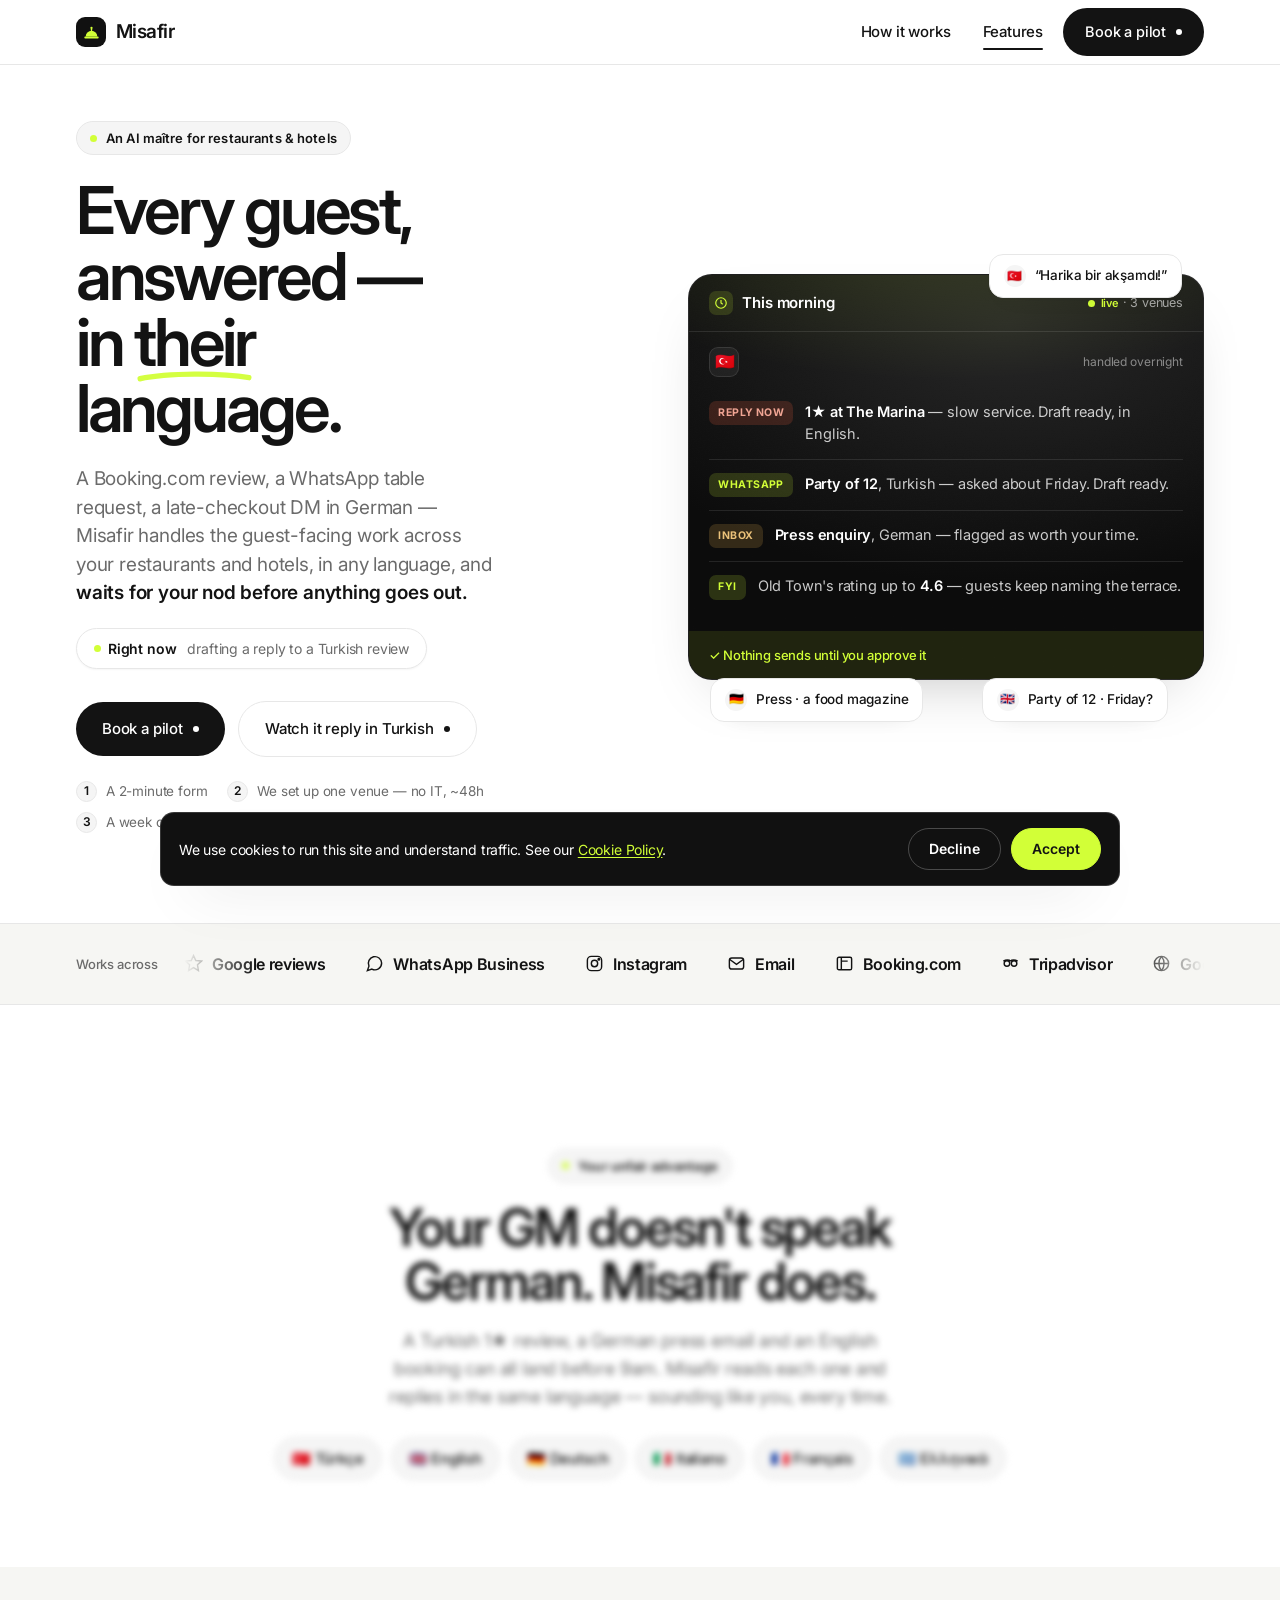
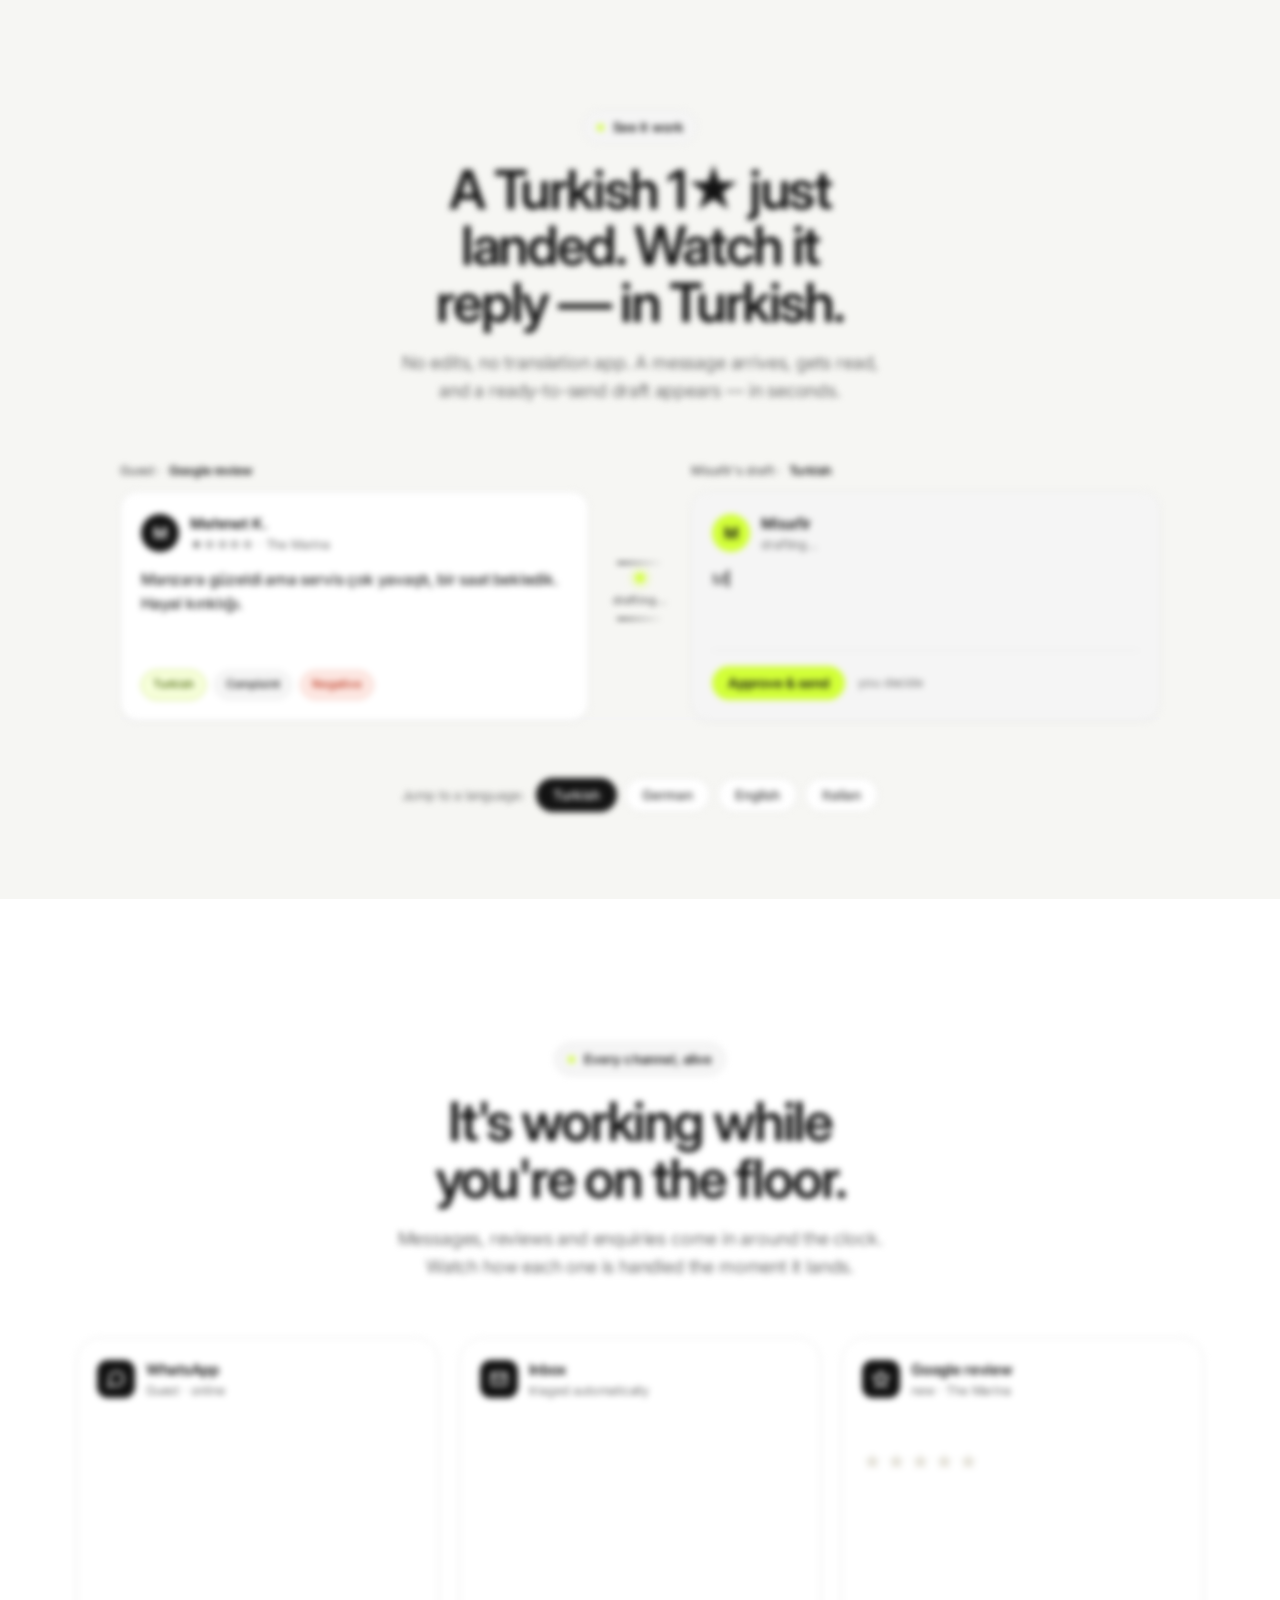
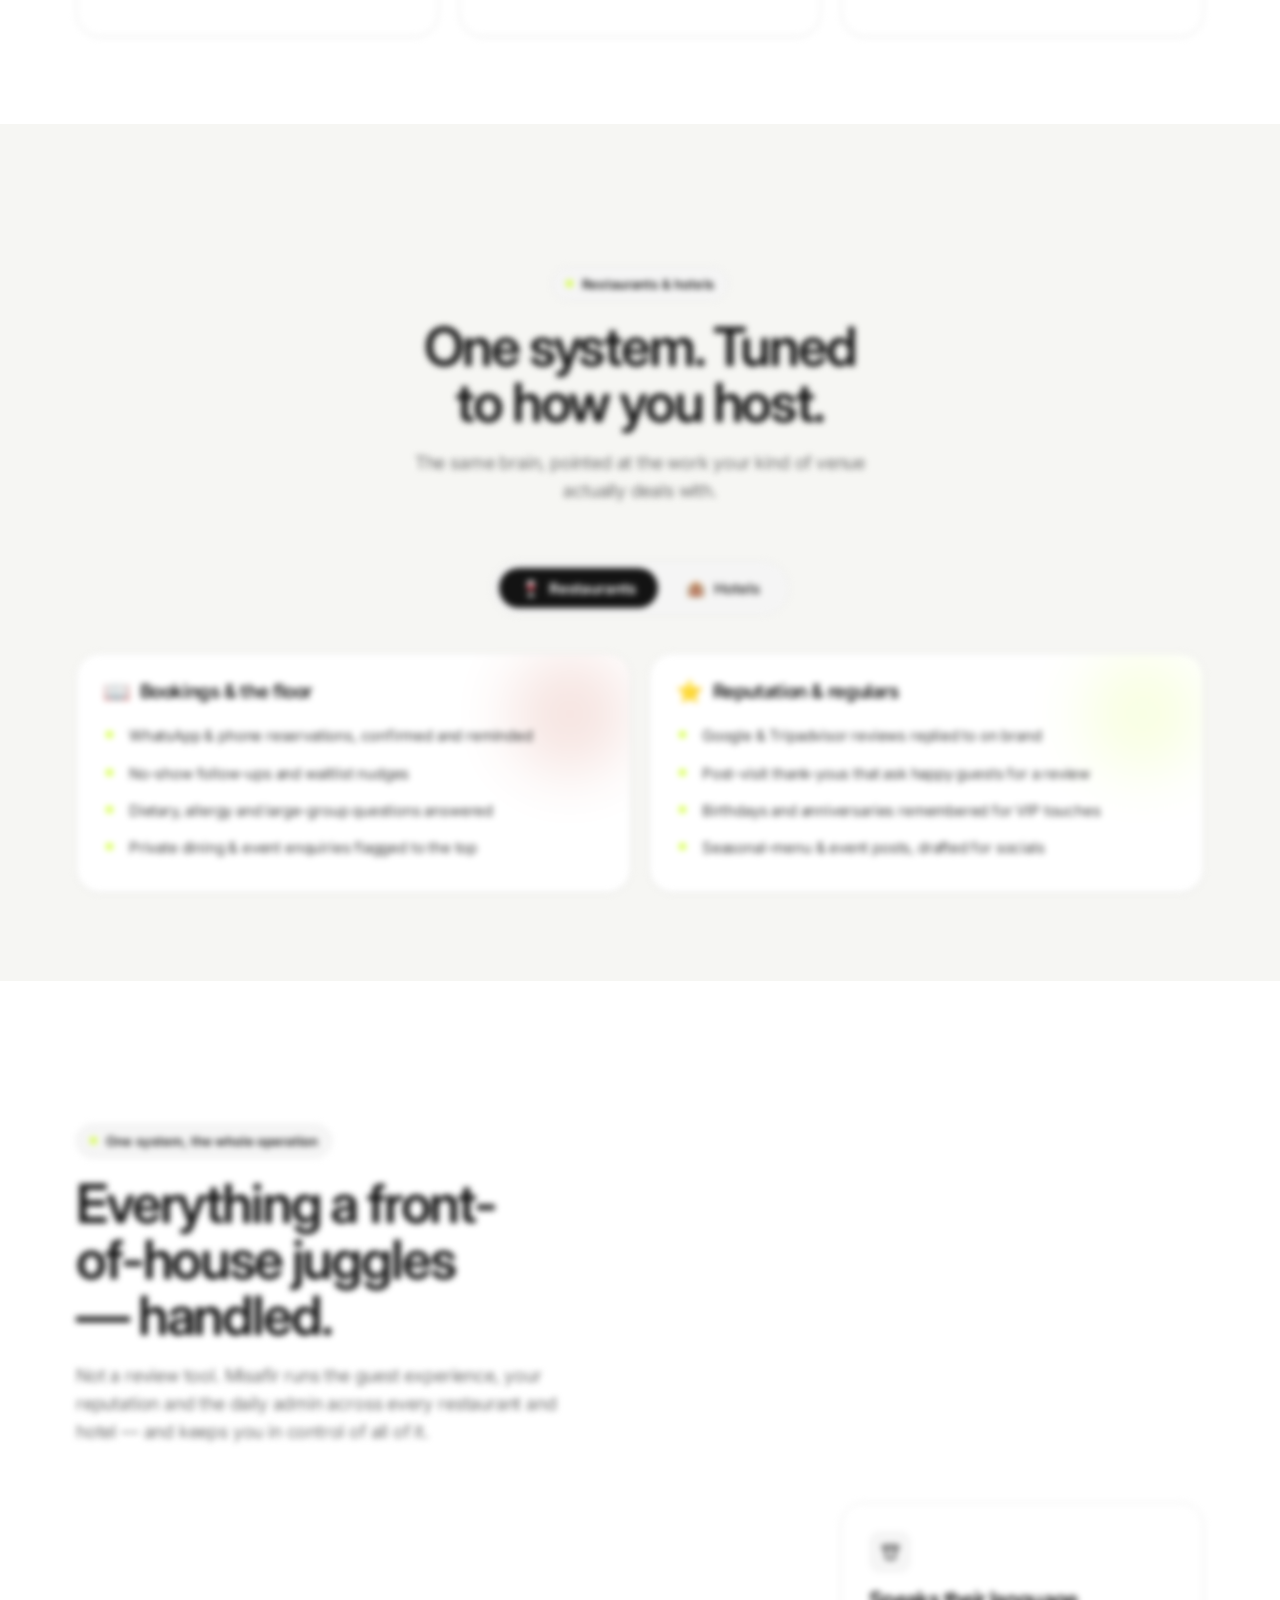
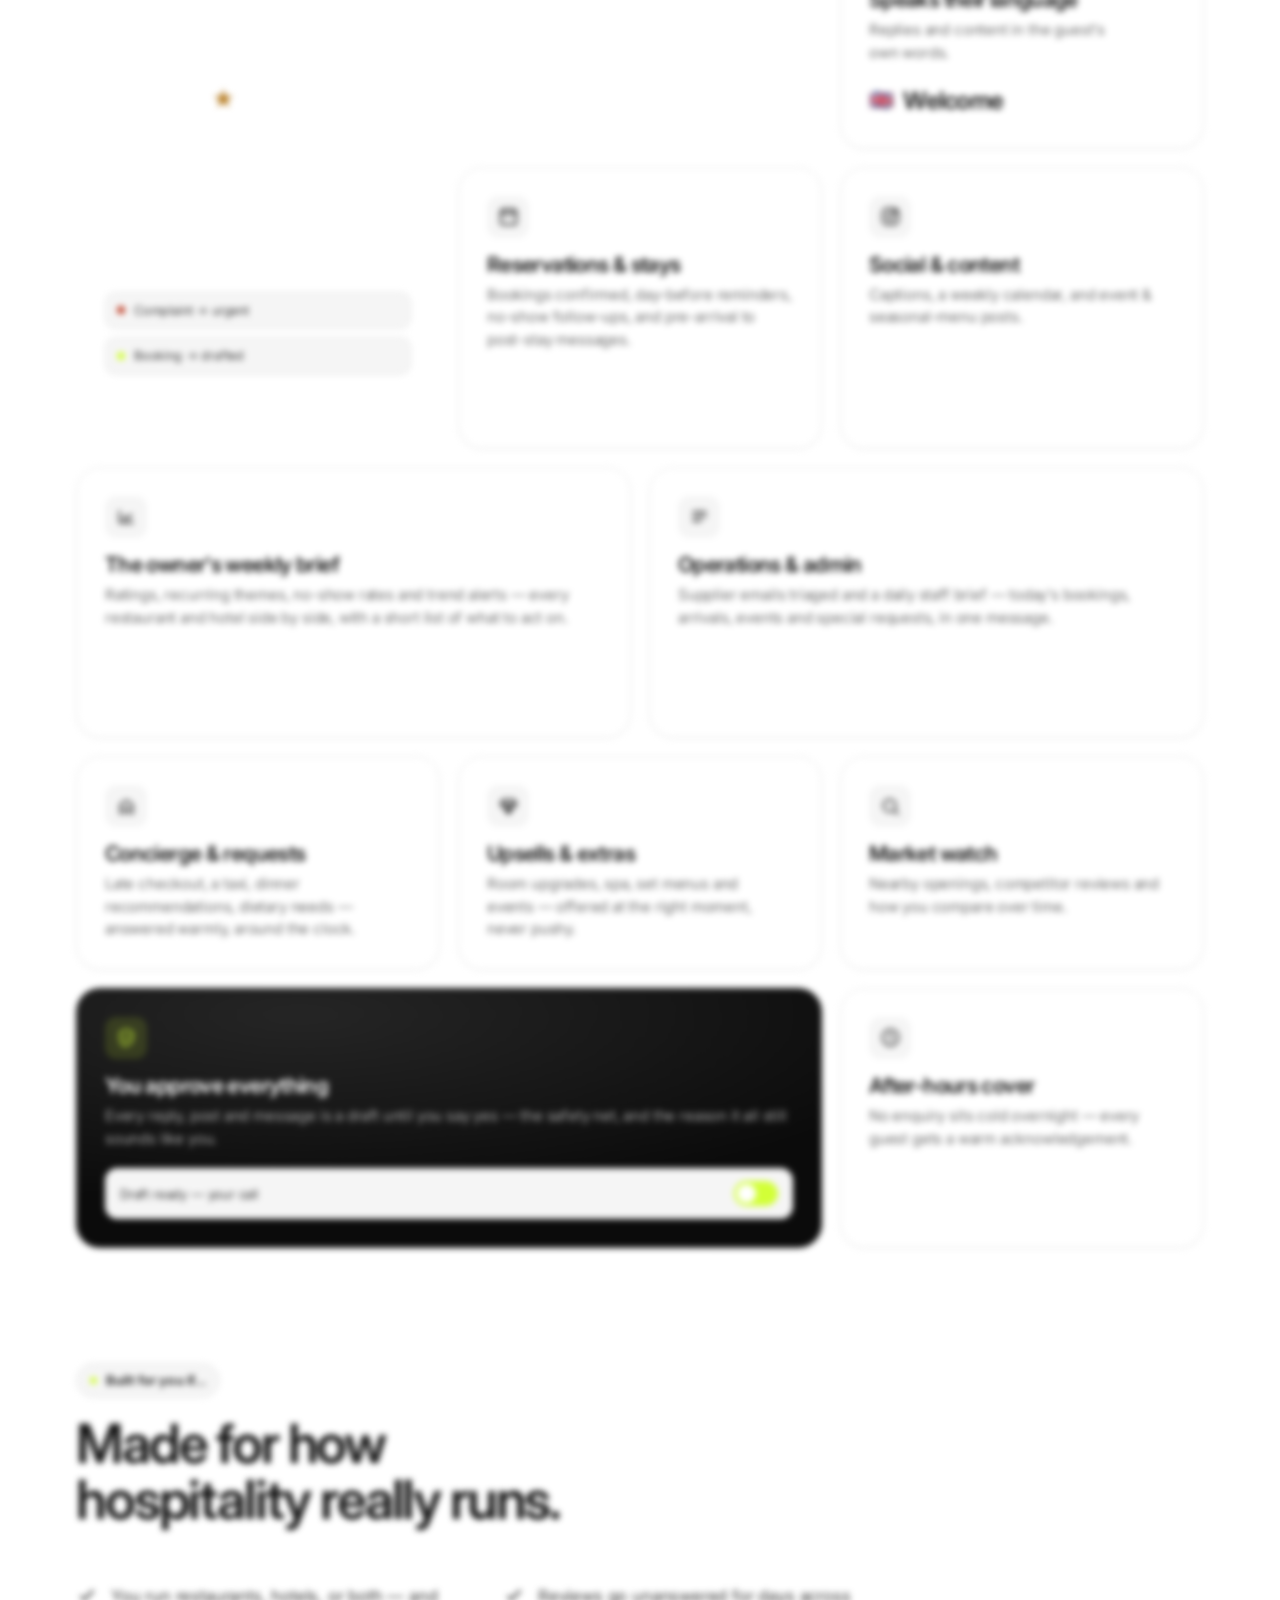
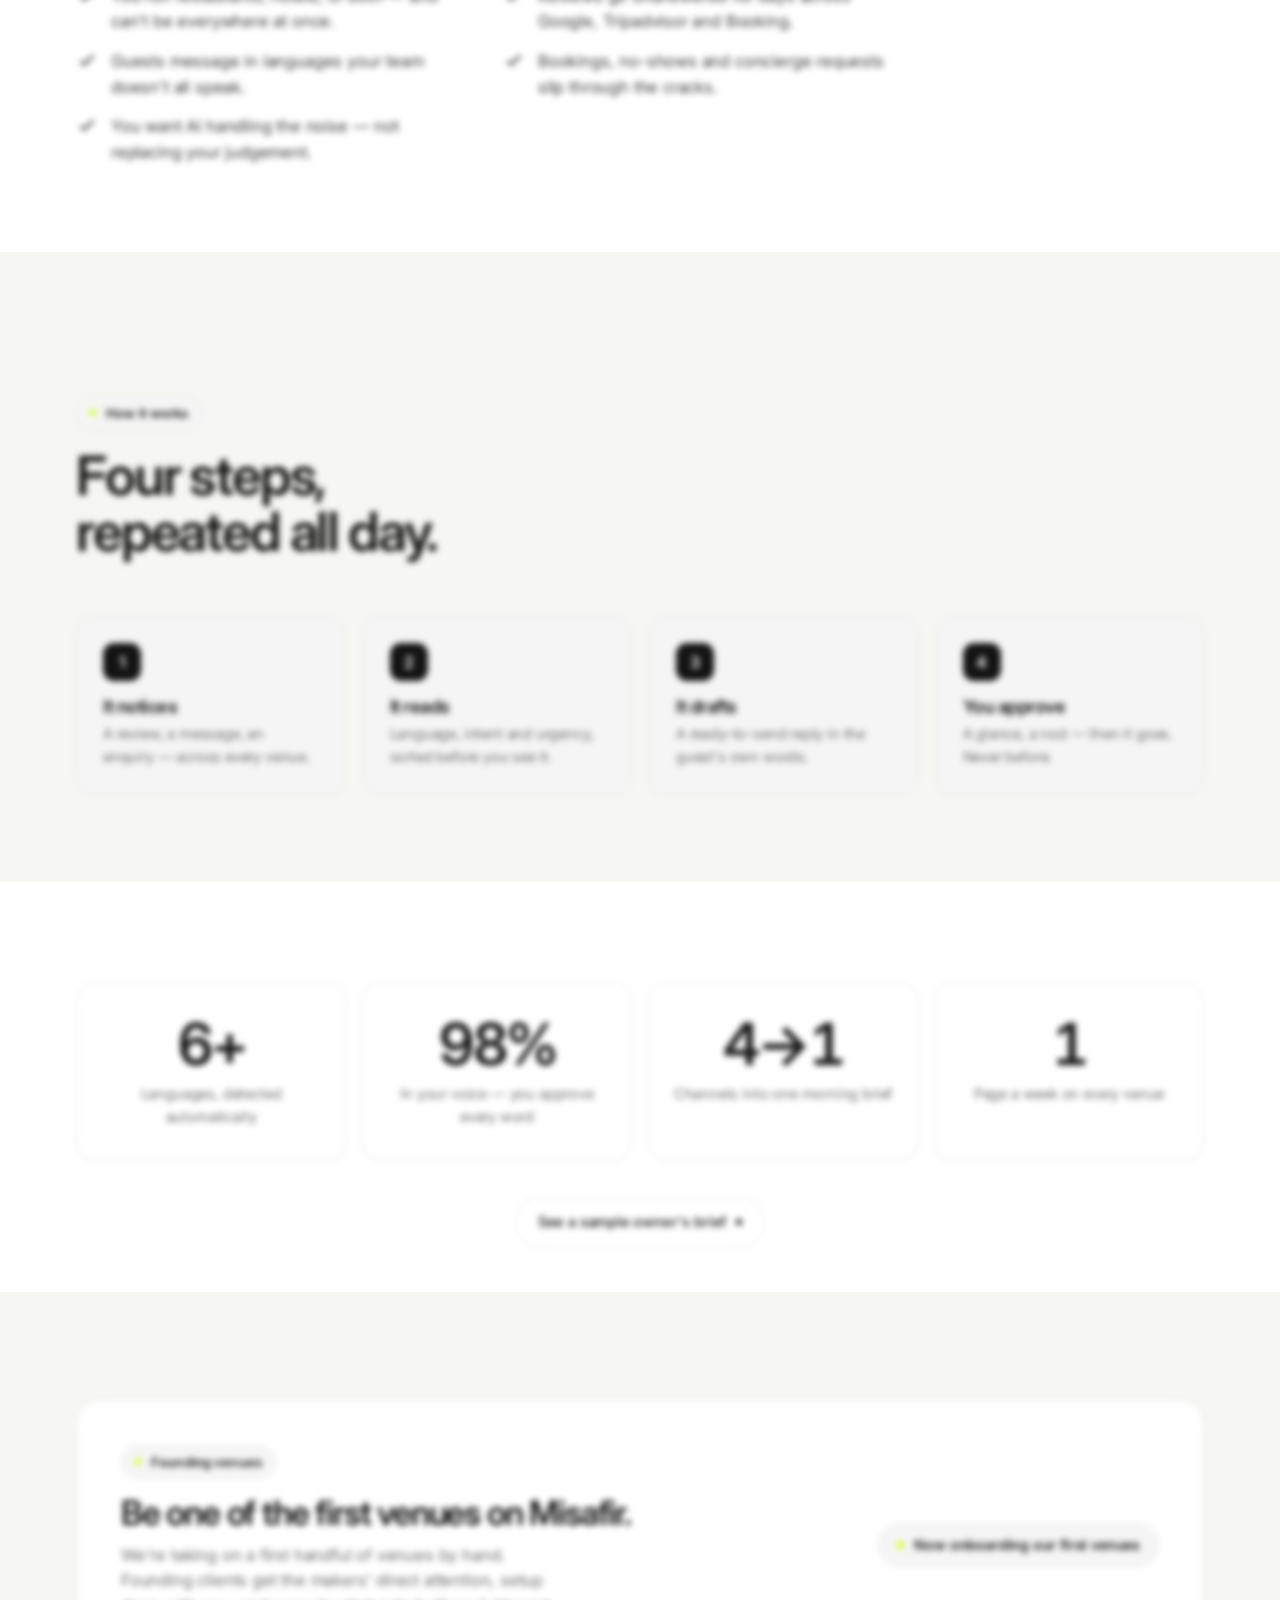
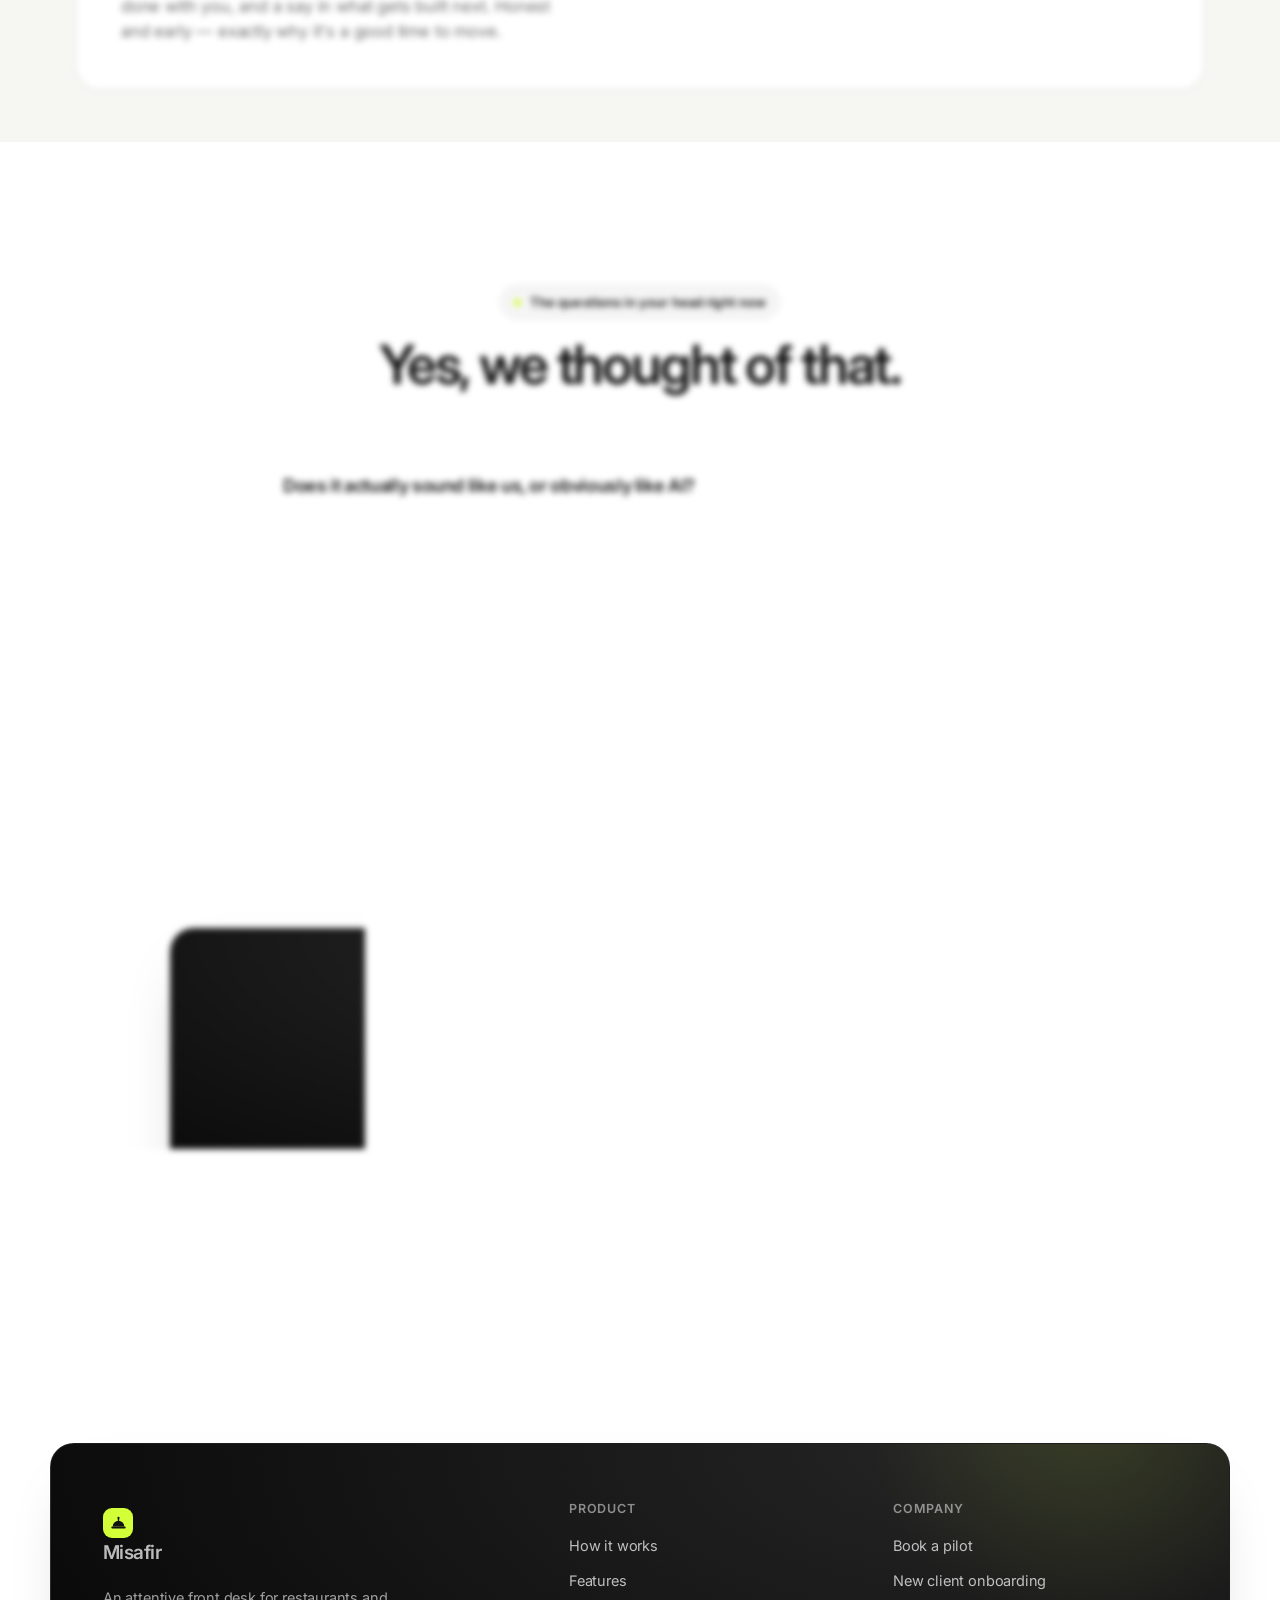
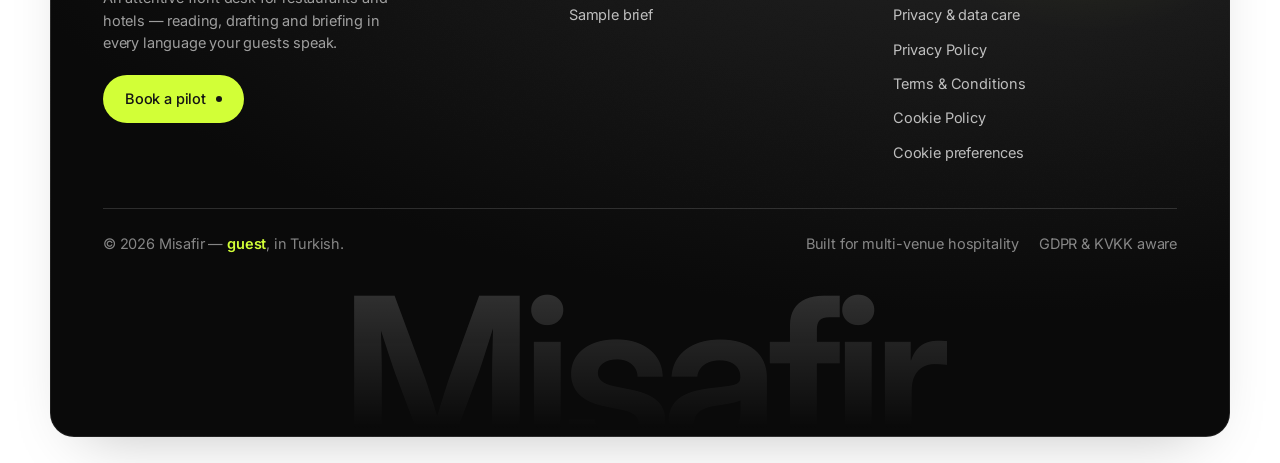
==== commit 5a8d3c0c: "Craft pass: bolder-evolution motion + states across Misafir Elevate every page on top of the Seam St" ====
--- a/index.html
+++ b/index.html
@@ -62,6 +62,11 @@
           <span class="t"><span class="ic"><svg viewBox="0 0 24 24" width="14" height="14" fill="none" stroke="currentColor" stroke-width="2"><path d="M12 7v5l3 2"/><circle cx="12" cy="12" r="9"/></svg></span> This morning</span>
           <span class="d"><span class="live-dot"><i></i> live</span> · 3 venues</span>
         </div>
+        <div class="panel-greet" aria-hidden="true">
+          <span class="pg-flag" data-greet-flag>🇹🇷</span>
+          <span class="pg-word" data-greet>Günaydın</span>
+          <span class="pg-sub">handled overnight</span>
+        </div>
         <div class="panel-body">
           <div class="brief-row"><span class="chip red">Reply now</span><span class="body"><b>1★ at The Marina</b> — slow service. Draft ready, in English.</span></div>
           <div class="brief-row"><span class="chip green">WhatsApp</span><span class="body"><b>Party of 12</b>, Turkish — asked about Friday. Draft ready.</span></div>
--- a/assets/style.css
+++ b/assets/style.css
@@ -718,3 +718,113 @@
 
 /* small label / summary type */
 .foot-grid .col h4,.doc-sec h4,.aside-card .item .k,.field label,.stage-label b,.wiz-steps .s{font-family:var(--font)}
+
+/* ============================================================
+   CRAFT PASS v2 — "bolder evolution" (Seam Studio DNA, amplified)
+   Spring-settle reveals, richer dark panels, crafted
+   micro-interactions, real form states. Transform/opacity motion
+   only; every non-essential animation is reduced-motion safe.
+   ============================================================ */
+:root{ --ease-out-expo:cubic-bezier(.16,1,.3,1); }
+
+/* ---------- type: a touch more confidence ---------- */
+h1.title{letter-spacing:-.05em}
+.page-hero h1{letter-spacing:-.052em}
+.lede,.callout p,.sec-head p,.tile p,.aud-card li,.foryou li{text-wrap:pretty}
+
+/* ---------- reveal: expo settle (no bounce on fades), lighter blur ---------- */
+.js .reveal{transform:translateY(28px);filter:blur(3px);
+  transition:opacity .78s var(--ease-out-expo),transform .78s var(--ease-out-expo),filter .78s var(--ease-out-expo)}
+
+/* ---------- staggered chip / list entrances (--i set in JS) ---------- */
+.js .stagger>*{opacity:0;transform:translateY(14px) scale(.98);
+  transition:opacity .55s var(--ease-out-expo) calc(var(--i,0)*55ms + 40ms),
+             transform .55s var(--ease-out-expo) calc(var(--i,0)*55ms + 40ms)}
+.js .stagger.in>*{opacity:1;transform:none}
+
+/* ---------- buttons: respond on press (Apple: feedback on pointer-down) ---------- */
+.btn:active{transform:scale(.965);transition:transform .09s ease-out}
+.btn-lg:active{transform:scale(.975)}
+.btn .spin{display:none;width:15px;height:15px;border-radius:50%;flex:none;
+  border:2px solid rgba(255,255,255,.32);border-top-color:#fff;animation:spin .6s linear infinite}
+.btn.is-loading{pointer-events:none}
+.btn.is-loading .spin{display:inline-block}
+.cta .btn:not(.btn-ghost) .spin,.foot-cta .spin{border-color:rgba(19,19,19,.28);border-top-color:var(--ink)}
+@keyframes spin{to{transform:rotate(360deg)}}
+
+/* ---------- nav: lime underline grows from centre ---------- */
+.nav-links a:not(.btn){position:relative}
+.nav-links a:not(.btn)::after{content:"";position:absolute;left:12px;right:12px;bottom:2px;height:2px;
+  border-radius:2px;background:var(--lime);transform:scaleX(0);transform-origin:center;
+  transition:transform .3s var(--ease-out-expo)}
+.nav-links a:not(.btn):hover{color:var(--ink)}
+.nav-links a:not(.btn):hover::after,.nav-links a:not(.btn):focus-visible::after{transform:scaleX(1)}
+.nav-links a.active{color:var(--ink)}
+.nav-links a.active::after{transform:scaleX(1);background:var(--ink)}
+@media(max-width:840px){.nav-links a:not(.btn)::after{display:none}}
+
+/* ---------- tiles / cards: crafted hover (lime top edge + press) ---------- */
+.tile::after{content:"";position:absolute;left:0;right:0;top:0;height:2px;
+  background:linear-gradient(90deg,transparent,var(--lime),transparent);
+  opacity:0;transform:scaleX(.35);transform-origin:center;
+  transition:opacity .38s var(--ease-out-expo),transform .38s var(--ease-out-expo)}
+.tile:hover::after{opacity:1;transform:scaleX(1)}
+.tile:active,.step:active,.stat:active,.aud-card:active,.mcard:active{transform:translateY(-2px) scale(.995)}
+
+/* ---------- language chips: hover lift + hairline warms to lime ---------- */
+.callout .langs span{transition:transform .3s var(--ease-out-expo),border-color .3s var(--ease-out-expo),box-shadow .3s var(--ease-out-expo)}
+.callout .langs span:hover{transform:translateY(-3px);border-color:var(--lime-border);box-shadow:var(--sh-sm)}
+
+/* ---------- demo + toggles: press feedback ---------- */
+.demo-langs button:active,.aud button:active,.mini-approve:active,.add-venue:active,.cc-btn:active{transform:scale(.96)}
+
+/* ---------- FAQ: smooth answer reveal + steadier marker ---------- */
+@keyframes ansIn{from{opacity:0;transform:translateY(-6px)}to{opacity:1;transform:none}}
+.faq details[open] .ans{animation:ansIn .34s var(--ease-out-expo)}
+.faq summary::after{transition:transform .3s var(--ease-out-expo),background .2s ease}
+.faq details[open]:hover summary::after{background:var(--ink)}
+
+/* ---------- hero morning-brief panel: richer depth + greeting ---------- */
+.panel::before{content:"";position:absolute;inset:0;pointer-events:none;z-index:0;
+  background:radial-gradient(130% 62% at 50% -10%,rgba(210,255,55,.12),transparent 58%)}
+.panel>*{position:relative;z-index:1}
+.panel-greet{display:flex;align-items:center;gap:11px;padding:15px 20px 3px}
+.panel-greet .pg-flag{width:30px;height:30px;border-radius:9px;flex:none;font-size:16px;
+  background:rgba(255,255,255,.06);border:1px solid rgba(255,255,255,.1);
+  display:flex;align-items:center;justify-content:center}
+.panel-greet .pg-word{font-weight:600;font-size:18.5px;letter-spacing:-.03em;color:#fff;
+  transition:opacity .4s var(--ease-out-expo),transform .4s var(--ease-out-expo)}
+.panel-greet .pg-sub{font-size:12px;color:rgba(255,255,255,.48);margin-left:auto;letter-spacing:-.01em}
+
+/* float chips sit clear of the panel's greeting + trust foot */
+.float-chip.one{top:-20px;right:22px}
+.float-chip.two{top:auto;bottom:-42px;left:22px}
+.float-chip.three{top:auto;bottom:-42px;right:36px}
+@media(max-width:520px){.float-chip.three{display:none}}
+
+/* ---------- form states: loading / success / error / empty ---------- */
+.form-status{display:none}
+.form-status.ok,.form-status.warn{display:flex;align-items:flex-start;gap:10px}
+.form-status .fs-ic{flex:none;width:20px;height:20px;margin-top:1px}
+.field input.invalid,.field select.invalid,.field textarea.invalid{
+  border-color:var(--coral);box-shadow:0 0 0 4px rgba(192,67,44,.12)}
+@keyframes shake{10%,90%{transform:translateX(-1px)}30%,70%{transform:translateX(2px)}50%{transform:translateX(-3px)}}
+.field.shake input,.field.shake select,.field.shake textarea{animation:shake .38s ease}
+.review-empty{display:flex;align-items:center;gap:9px;color:var(--muted);font-size:14.5px;padding:8px 0}
+.review-empty svg{width:17px;height:17px;flex:none;color:var(--muted2)}
+
+/* small screens: keep the morning-brief panel legible, never clipped */
+@media(max-width:560px){
+  .panel-top{padding:14px 16px}
+  .panel-greet{padding:13px 16px 2px}
+  .panel-greet .pg-word{font-size:16.5px}
+  .panel-greet .pg-sub{display:none}
+  .panel-body{padding:6px 16px 16px}
+  .panel-foot{padding:13px 16px}
+  .brief-row{font-size:13.6px;gap:10px}
+}
+
+@media(prefers-reduced-motion:reduce){
+  .js .stagger>*{opacity:1;transform:none}
+  .btn .spin{animation:none}
+}
